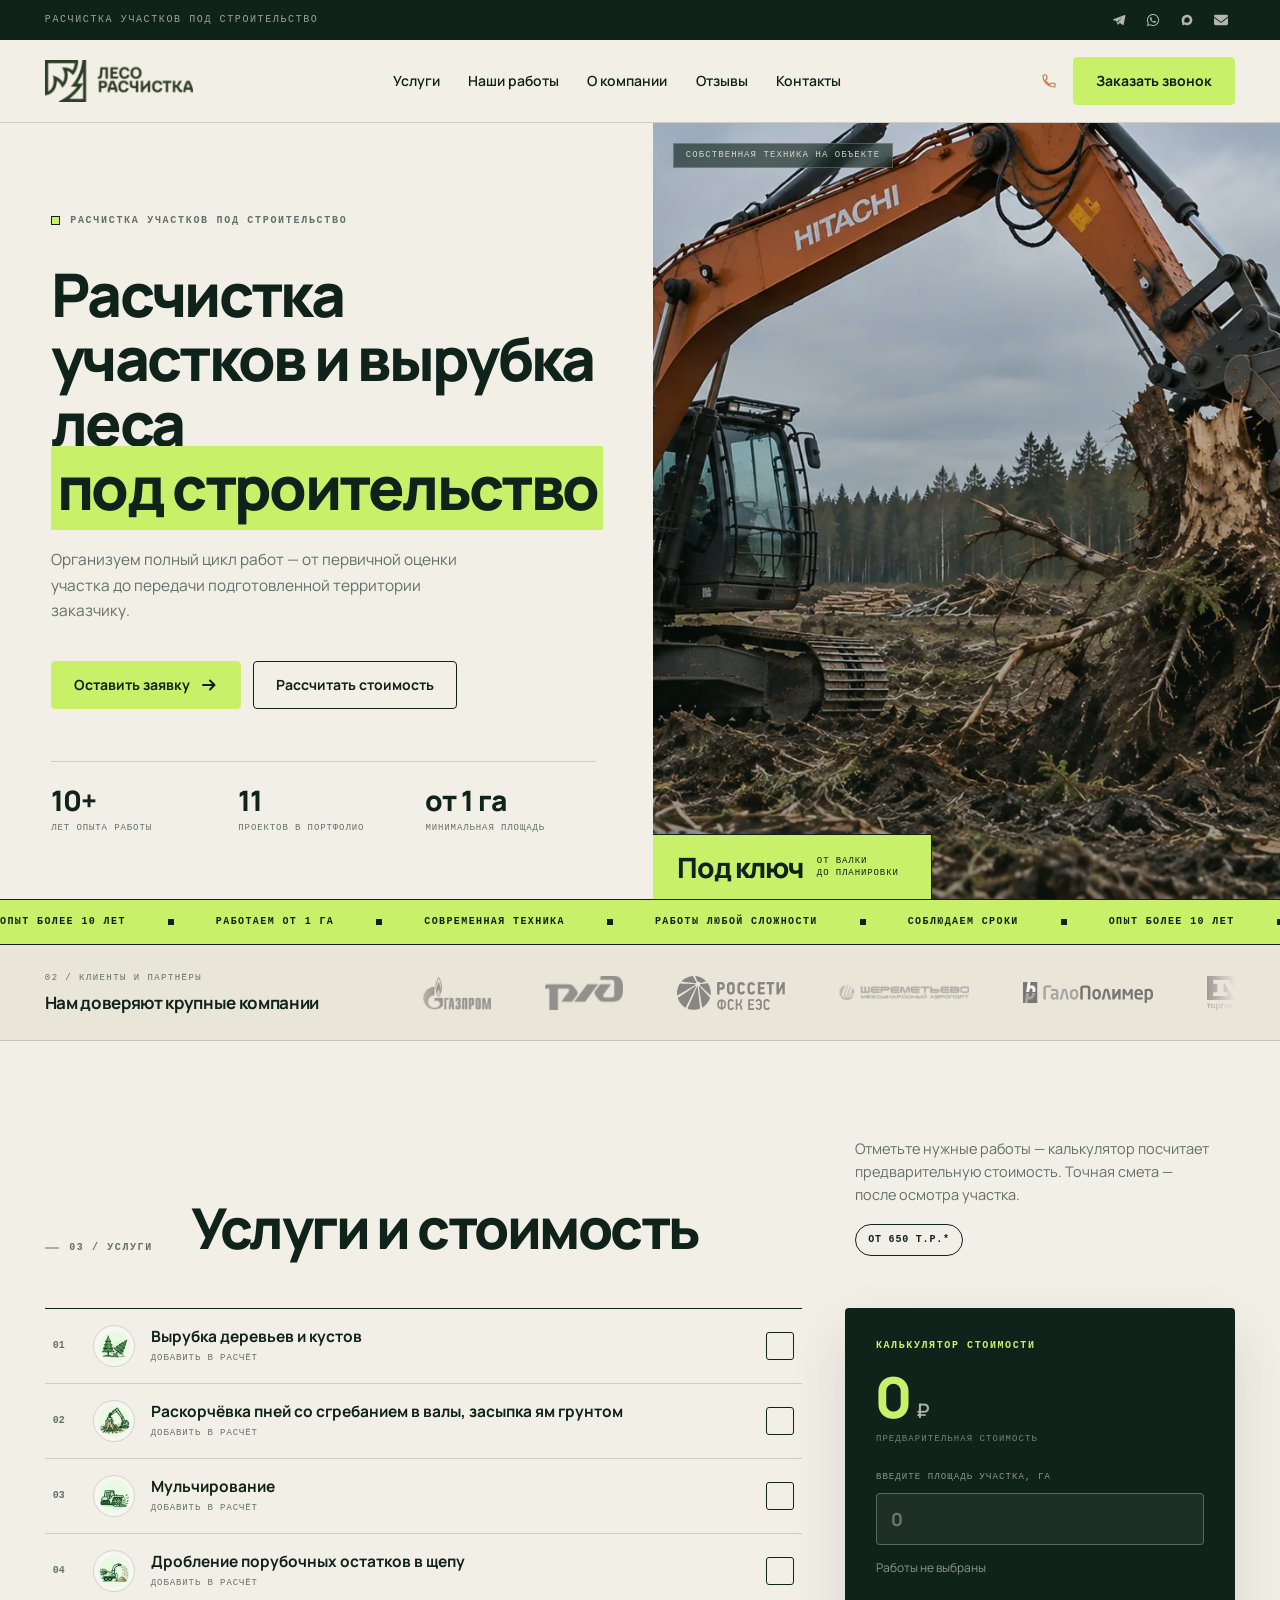
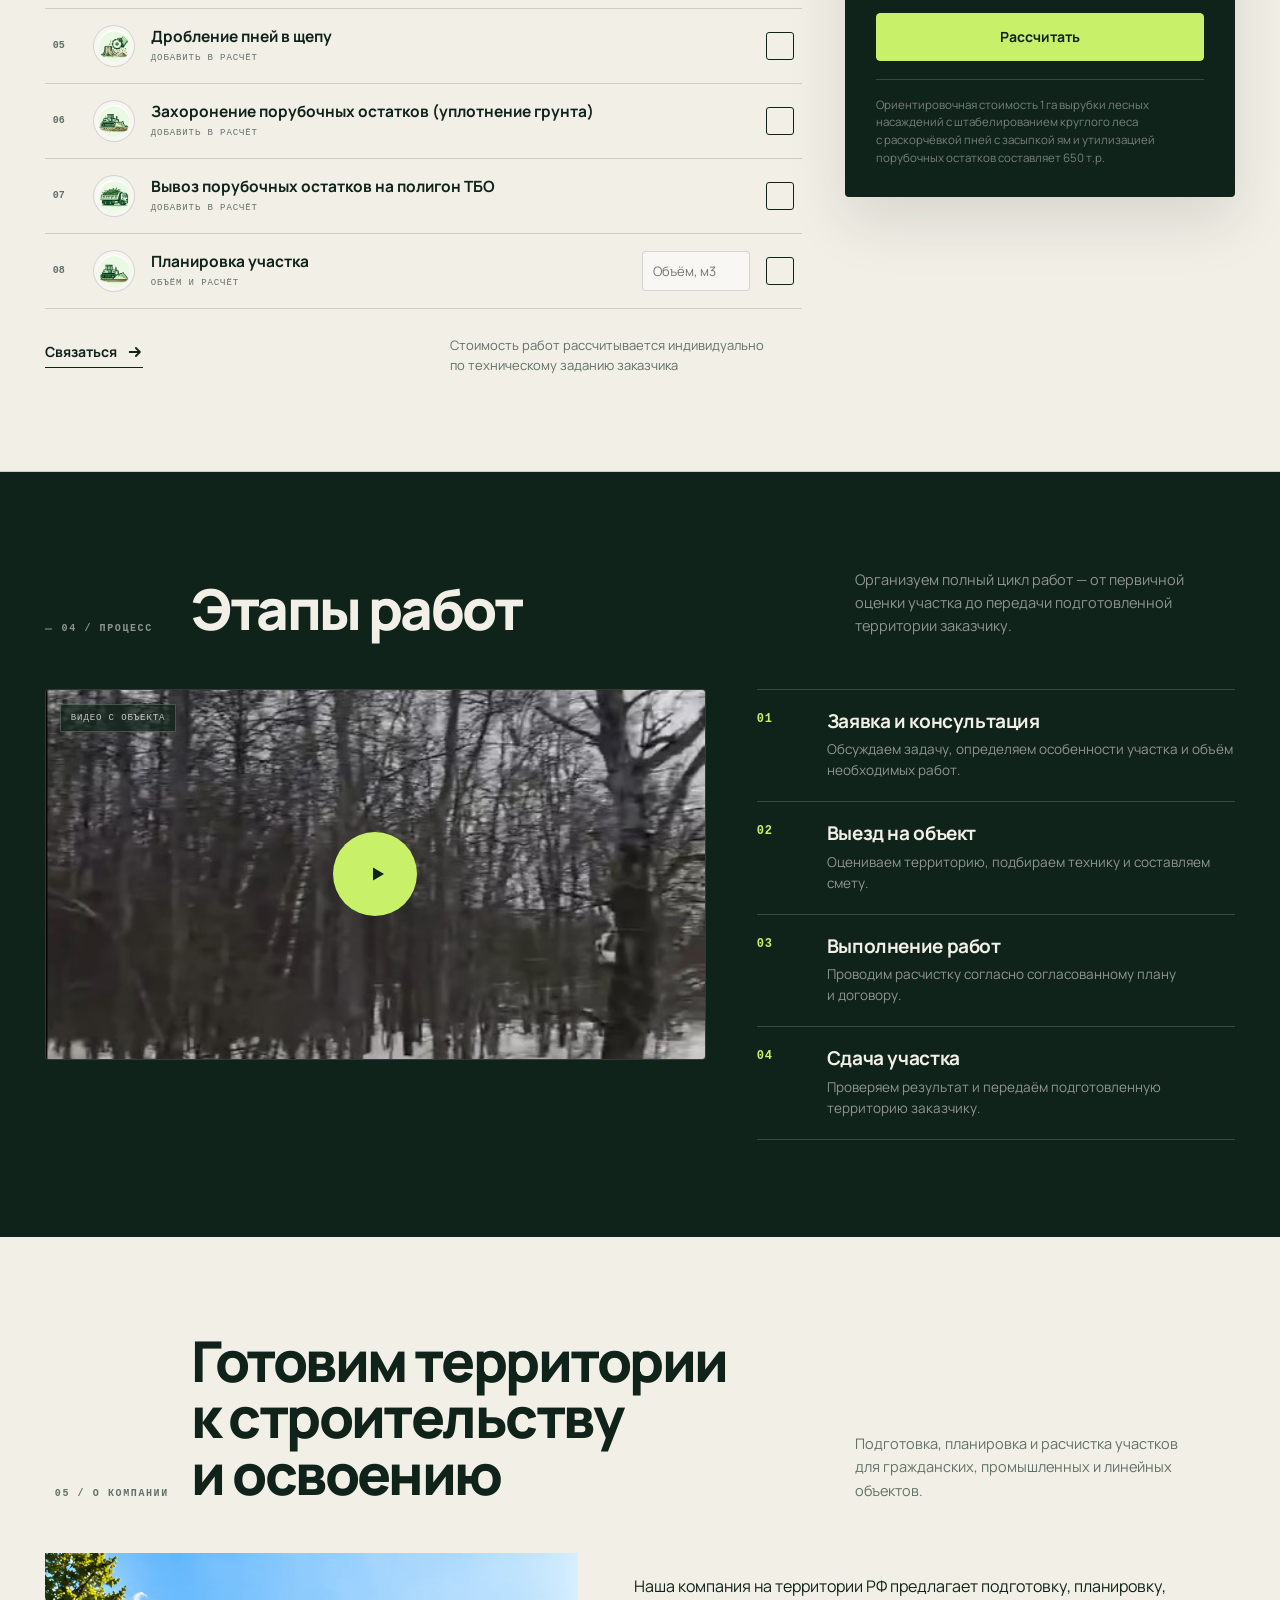
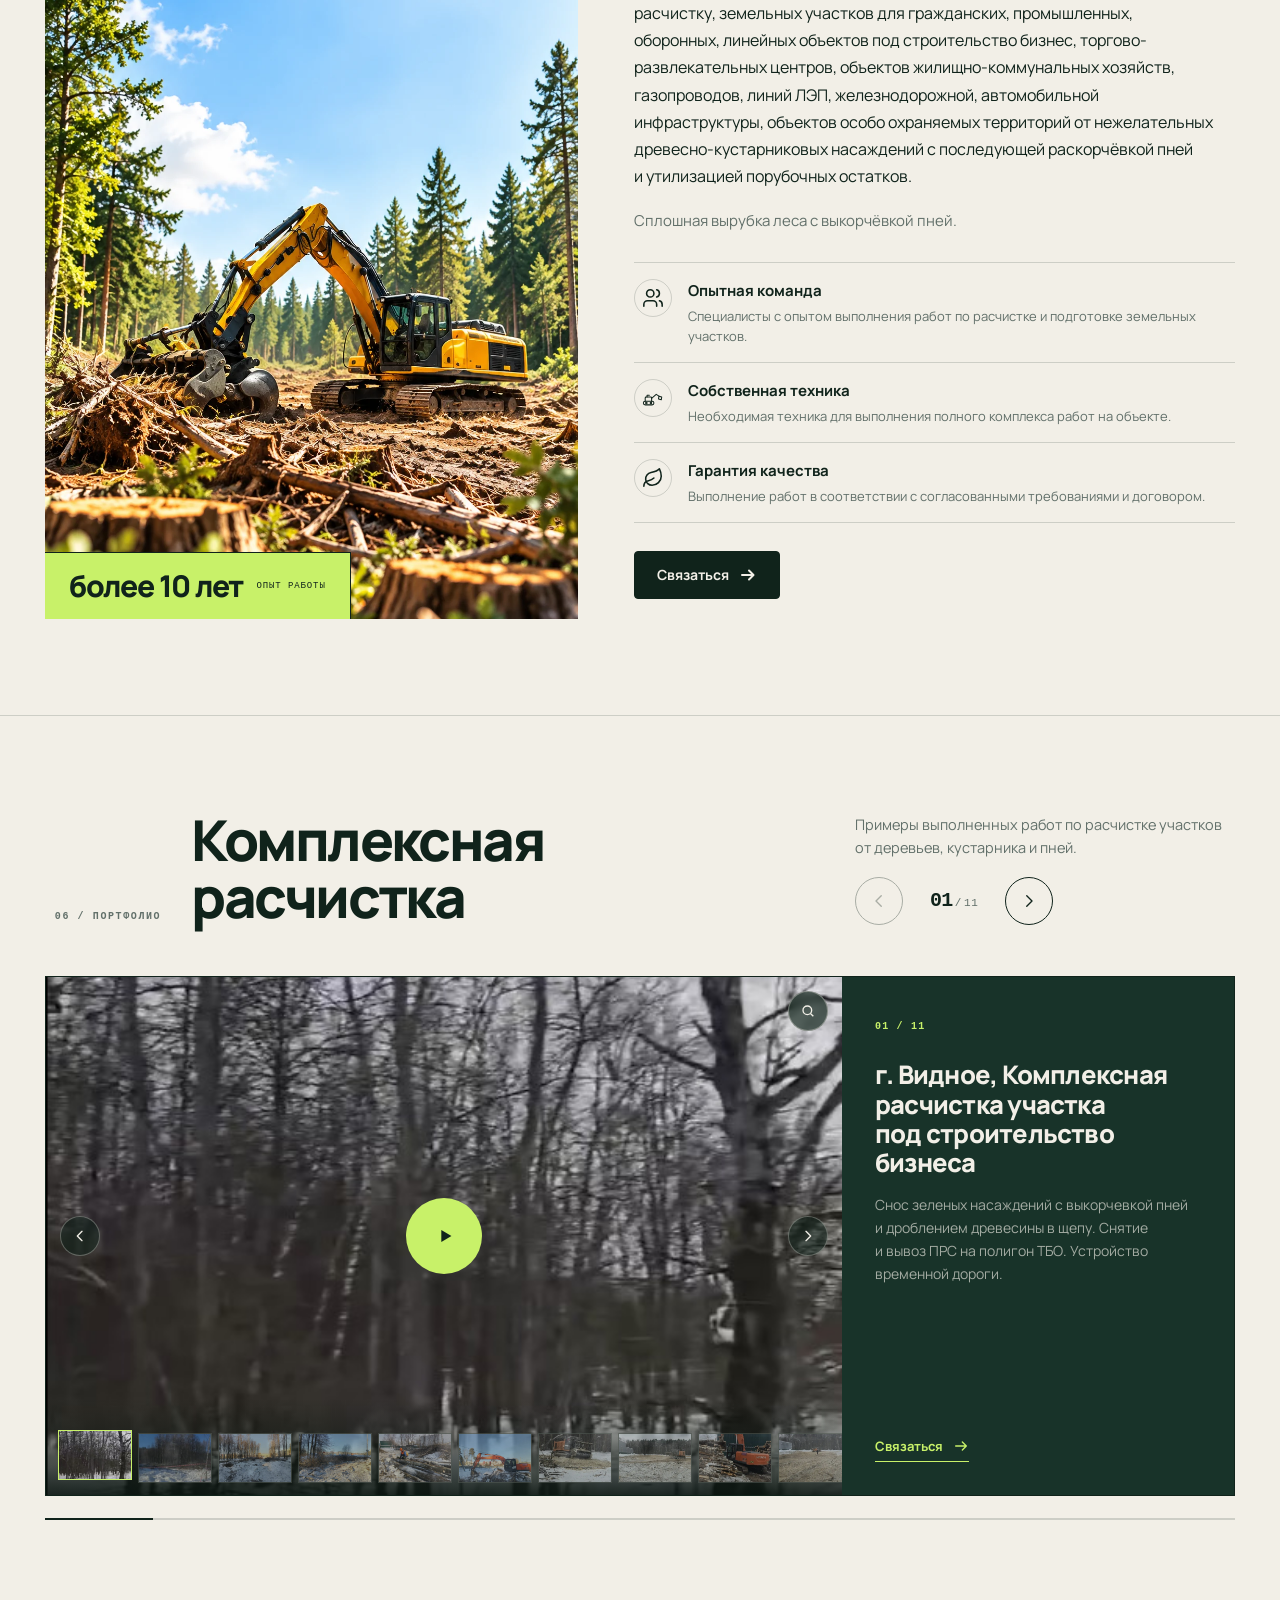
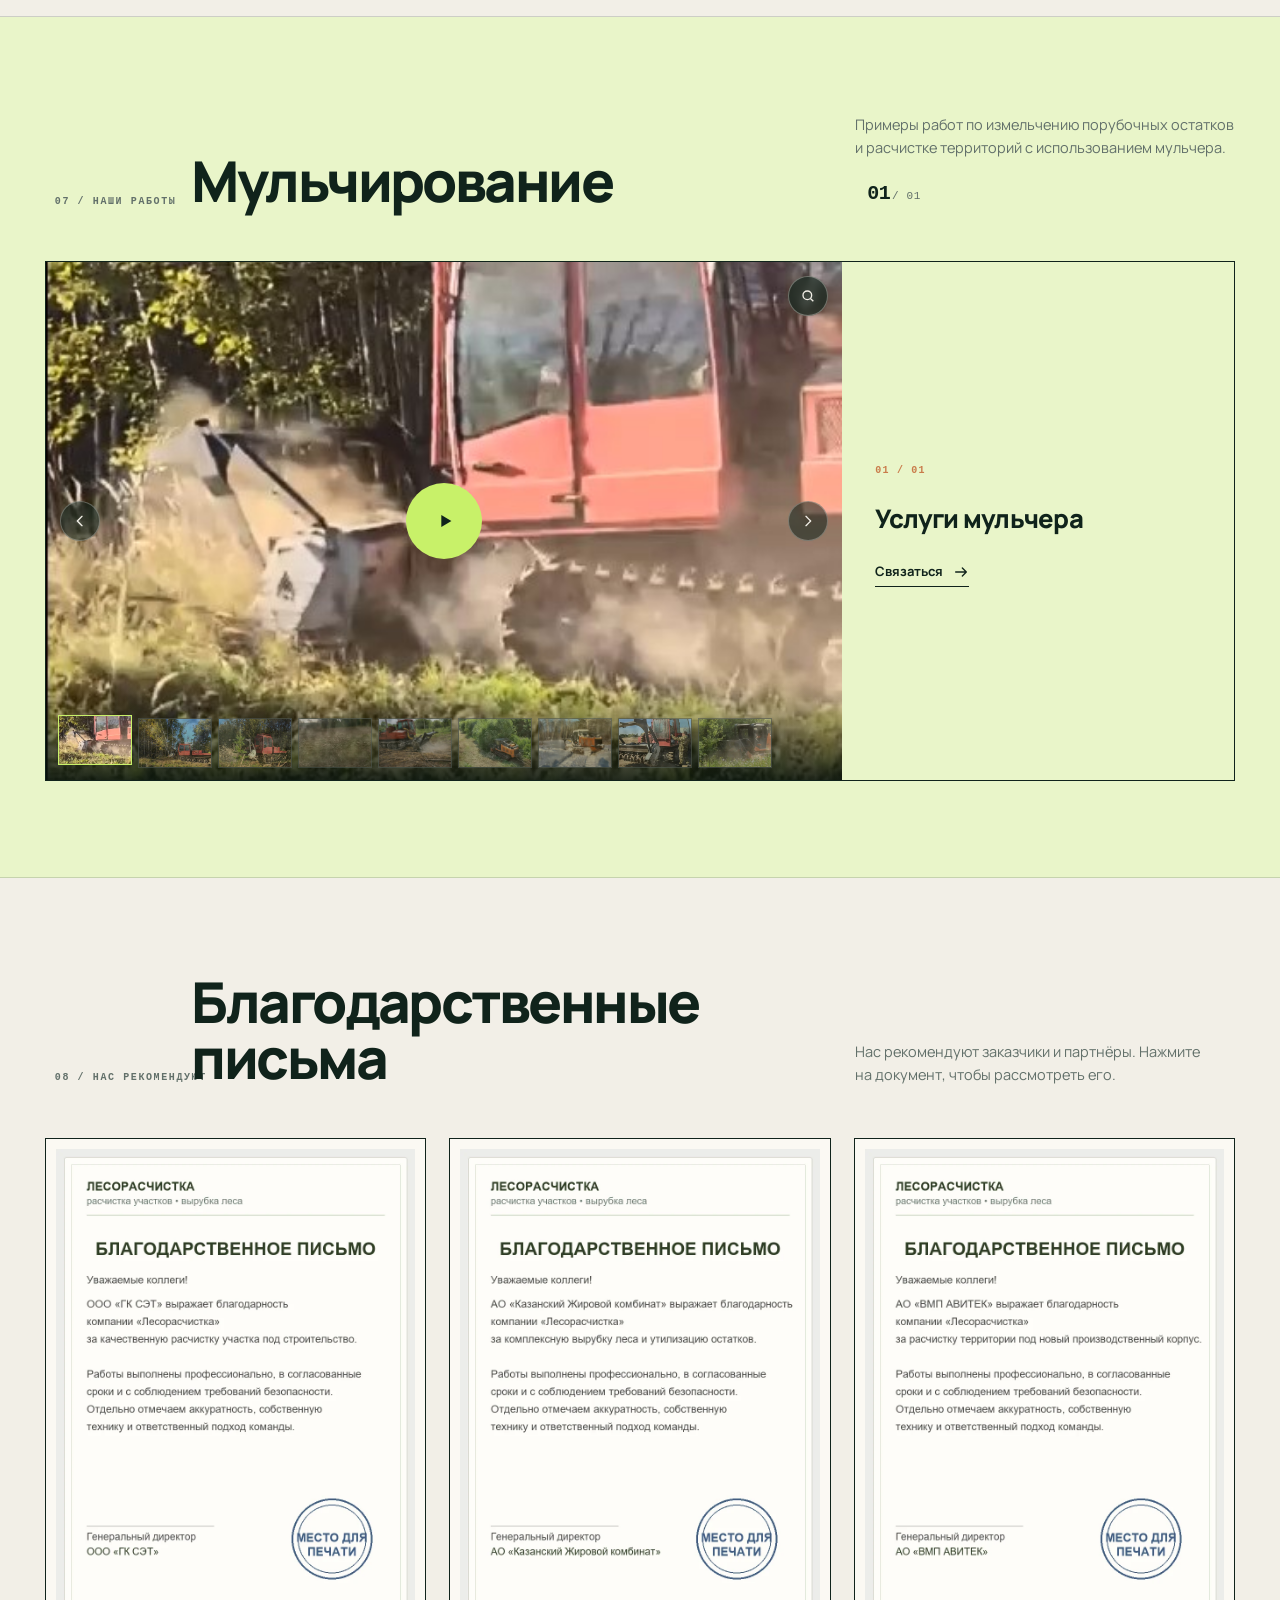
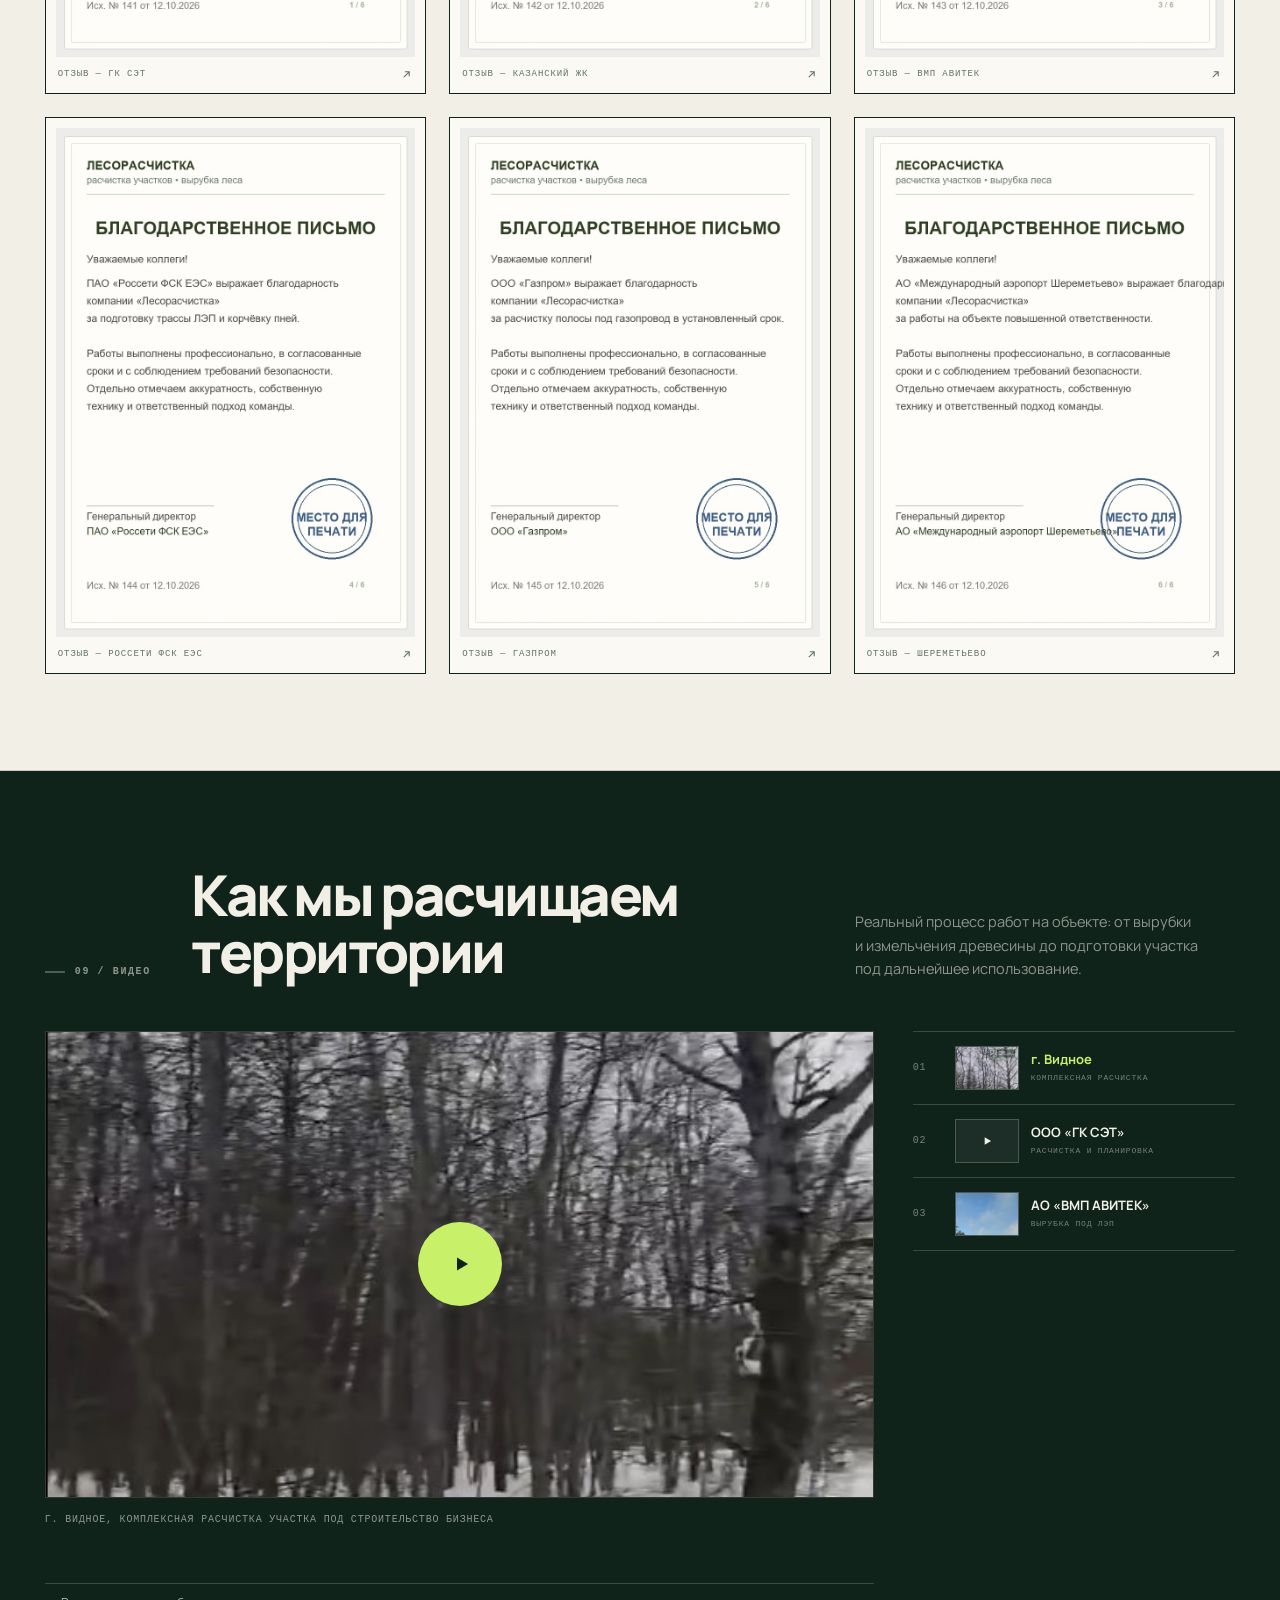
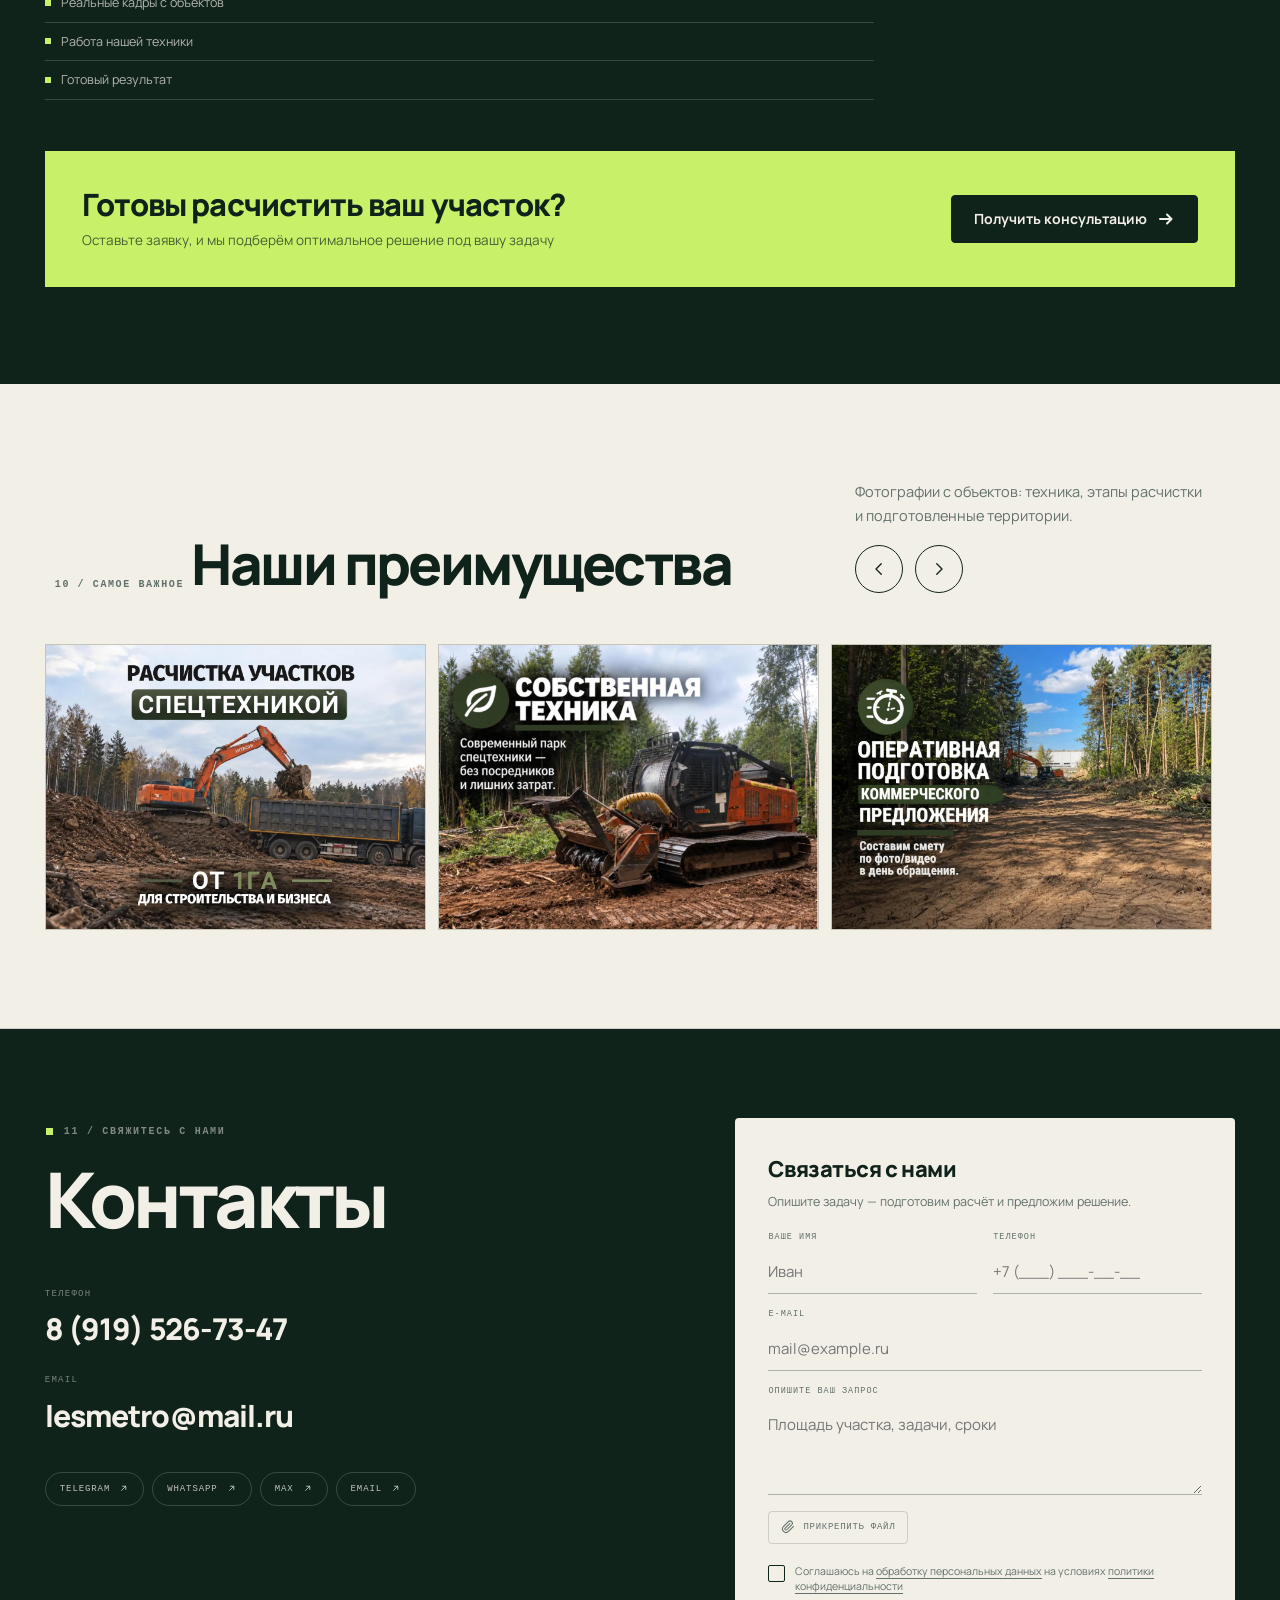
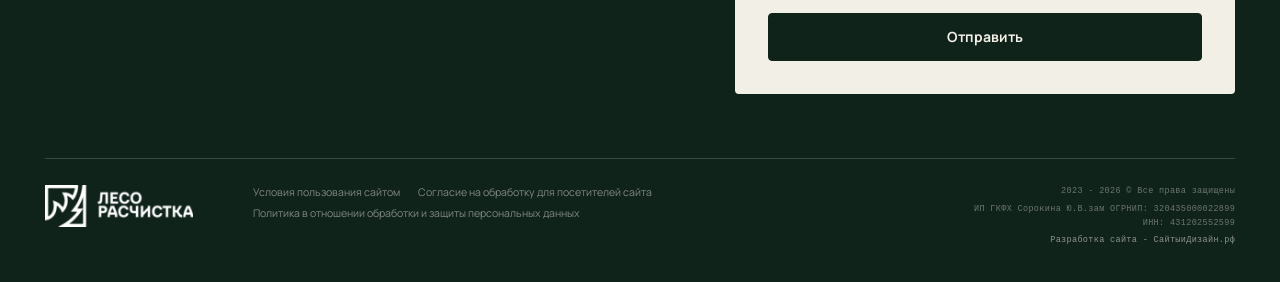
==== index-alt.html @ ccb75c08 "Альтернативная версия дизайна: index-alt.html" ====
<!doctype html>
<html lang="ru-RU">
<head>
<meta charset="UTF-8">
<meta name="viewport" content="width=device-width, initial-scale=1">
<title>Лесорасчистка — альтернативный дизайн</title>
<link rel="stylesheet" href="wp-content/themes/frst/assets/fonts/manrope/manrope.css">
<link rel="stylesheet" href="wp-content/themes/frst/assets/css/swiper-bundle.min.css">
<link rel="stylesheet" href="wp-content/themes/frst/assets/css/glightbox.min.css">
<style>
:root {
	--paper: #F2EFE7;
	--paper-2: #EAE5D9;
	--ink: #10231B;
	--ink-2: #183329;
	--lime: #C8F169;
	--lime-soft: #E9F5C9;
	--clay: #C97B4A;
	--muted: #62706A;
	--line: rgba(16, 35, 27, .16);
	--line-light: rgba(242, 239, 231, .18);
	--font: 'Manrope', system-ui, -apple-system, sans-serif;
	--mono: 'Cascadia Mono', 'SFMono-Regular', Consolas, 'Liberation Mono', monospace;
	--radius: 4px;
	--shadow: 0 24px 60px rgba(16, 35, 27, .12);
}

*,
*::before,
*::after {
	box-sizing: border-box;
}

html {
	scroll-behavior: smooth;
}

body {
	margin: 0;
	background: var(--paper);
	color: var(--ink);
	font-family: var(--font);
	font-size: 16px;
	line-height: 1.6;
	-webkit-font-smoothing: antialiased;
	text-rendering: optimizeLegibility;
	overflow-x: clip;
}

body.no-scroll {
	overflow: hidden;
}

::selection {
	background: var(--lime);
	color: var(--ink);
}

img,
video,
svg {
	display: block;
	max-width: 100%;
}

img {
	height: auto;
}

a {
	color: inherit;
	text-decoration: none;
}

button,
input,
textarea {
	font: inherit;
	color: inherit;
}

button {
	cursor: pointer;
}

h1,
h2,
h3,
p,
ul,
ol,
figure,
dl,
dd {
	margin: 0;
}

ul,
ol {
	padding: 0;
	list-style: none;
}

section,
footer,
[id] {
	scroll-margin-top: 92px;
}

.wrap {
	width: min(1360px, 100% - clamp(32px, 7vw, 112px));
	margin-inline: auto;
}

.btn {
	display: inline-flex;
	align-items: center;
	justify-content: center;
	gap: 10px;
	min-height: 48px;
	padding: 0 22px;
	border: 1px solid var(--ink);
	border-radius: var(--radius);
	font-size: 14px;
	font-weight: 700;
	line-height: 1;
	text-align: center;
	transition: background .25s, color .25s, border-color .25s;
}

.btn svg {
	flex: 0 0 auto;
}

.btn--lime {
	background: var(--lime);
	border-color: var(--lime);
	color: var(--ink);
}

.btn--lime:hover {
	background: var(--ink);
	border-color: var(--ink);
	color: var(--lime);
}

.btn--ink {
	background: var(--ink);
	border-color: var(--ink);
	color: var(--paper);
}

.btn--ink:hover {
	background: var(--lime);
	border-color: var(--lime);
	color: var(--ink);
}

.btn--line {
	background: transparent;
	color: var(--ink);
}

.btn--line:hover {
	background: var(--ink);
	color: var(--paper);
}

.link-arrow {
	display: inline-flex;
	align-items: center;
	gap: 10px;
	padding-bottom: 4px;
	border-bottom: 1px solid currentColor;
	font-size: 14px;
	font-weight: 700;
	transition: gap .25s, color .25s;
}

.link-arrow:hover {
	gap: 16px;
	color: var(--clay);
}

.topbar {
	background: var(--ink);
	color: rgba(242, 239, 231, .62);
}

.topbar__in {
	display: flex;
	align-items: center;
	justify-content: space-between;
	gap: 24px;
	min-height: 40px;
}

.topbar__text {
	flex: 1 1 auto;
	min-width: 0;
	font-family: var(--mono);
	font-size: 10px;
	letter-spacing: .16em;
	text-transform: uppercase;
	white-space: nowrap;
}

.topbar__socs {
	display: flex;
	align-items: center;
	gap: 6px;
}

.topbar__soc {
	display: grid;
	place-items: center;
	width: 28px;
	height: 28px;
	border-radius: 50%;
	color: rgba(242, 239, 231, .72);
	transition: color .25s, background .25s;
}

.topbar__soc:hover {
	background: var(--lime);
	color: var(--ink);
}

.topbar__soc svg {
	width: 14px;
	height: 14px;
	fill: currentColor;
}

.site-head {
	position: sticky;
	top: 0;
	z-index: 60;
	background: rgba(242, 239, 231, .96);
	border-bottom: 1px solid var(--line);
	backdrop-filter: blur(12px);
	transition: box-shadow .3s;
}

.site-head.is-scrolled {
	box-shadow: 0 12px 34px rgba(16, 35, 27, .08);
}

.head__in {
	display: flex;
	align-items: center;
	justify-content: space-between;
	gap: 28px;
	min-height: 82px;
}

.brand {
	display: flex;
	align-items: center;
	gap: 14px;
	flex: 0 0 auto;
}

.brand img {
	width: 148px;
	height: auto;
}

.brand__tag {
	padding-left: 14px;
	border-left: 1px solid var(--line);
	font-family: var(--mono);
	font-size: 9px;
	line-height: 1.5;
	letter-spacing: .12em;
	text-transform: uppercase;
	color: var(--muted);
}

.nav {
	display: flex;
	align-items: center;
	gap: clamp(18px, 2.2vw, 34px);
	margin-inline: auto;
}

.nav a {
	position: relative;
	font-size: 14px;
	font-weight: 600;
	white-space: nowrap;
}

.nav a::after {
	content: "";
	position: absolute;
	left: 0;
	right: 100%;
	bottom: -6px;
	height: 2px;
	background: var(--lime);
	transition: right .3s;
}

.nav a:hover::after {
	right: 0;
}

.head__actions {
	display: flex;
	align-items: center;
	gap: 16px;
	flex: 0 0 auto;
}

.head__phone {
	display: flex;
	align-items: center;
	gap: 8px;
	font-size: 15px;
	font-weight: 700;
	white-space: nowrap;
}

.head__phone svg {
	width: 16px;
	height: 16px;
	color: var(--clay);
}

.head__phone:hover {
	color: var(--clay);
}

.burger {
	display: none;
	width: 44px;
	height: 44px;
	padding: 0;
	border: 1px solid var(--line);
	border-radius: var(--radius);
	background: transparent;
	position: relative;
}

.burger span {
	position: absolute;
	left: 12px;
	right: 12px;
	height: 2px;
	background: var(--ink);
	transition: transform .3s, opacity .3s;
}

.burger span:nth-child(1) {
	top: 15px;
}

.burger span:nth-child(2) {
	top: 21px;
}

.burger span:nth-child(3) {
	top: 27px;
}

.burger.is-open span:nth-child(1) {
	top: 21px;
	transform: rotate(45deg);
}

.burger.is-open span:nth-child(2) {
	opacity: 0;
}

.burger.is-open span:nth-child(3) {
	top: 21px;
	transform: rotate(-45deg);
}

.mobile-menu {
	position: fixed;
	inset: 0;
	z-index: 90;
	display: flex;
	flex-direction: column;
	padding: 22px clamp(22px, 6vw, 44px) 40px;
	background: var(--ink);
	color: var(--paper);
	transform: translateX(100%);
	visibility: hidden;
	transition: transform .45s cubic-bezier(.2, .7, .2, 1), visibility .45s;
	overflow-y: auto;
}

.mobile-menu.is-open {
	transform: translateX(0);
	visibility: visible;
}

.mobile-menu__top {
	display: flex;
	align-items: center;
	justify-content: space-between;
	gap: 16px;
}

.mobile-menu__logo {
	width: 146px;
	filter: brightness(0) invert(1);
}

.mobile-menu__close {
	display: grid;
	place-items: center;
	width: 44px;
	height: 44px;
	border: 1px solid var(--line-light);
	border-radius: var(--radius);
	background: transparent;
	color: var(--paper);
}

.mobile-menu__close svg {
	width: 18px;
	height: 18px;
}

.mobile-menu__nav {
	display: flex;
	flex-direction: column;
	margin-top: 48px;
}

.mobile-menu__nav a {
	display: flex;
	align-items: baseline;
	justify-content: space-between;
	gap: 16px;
	padding: 16px 0;
	border-bottom: 1px solid var(--line-light);
	font-size: clamp(26px, 8vw, 38px);
	font-weight: 800;
	letter-spacing: -.03em;
}

.mobile-menu__nav span {
	font-family: var(--mono);
	font-size: 10px;
	font-weight: 600;
	letter-spacing: .16em;
	color: var(--lime);
}

.mobile-menu__bottom {
	display: flex;
	flex-direction: column;
	gap: 18px;
	margin-top: auto;
	padding-top: 40px;
}

.mobile-menu__phone {
	font-size: 24px;
	font-weight: 800;
}

.mobile-menu__socs {
	display: flex;
	flex-wrap: wrap;
	gap: 8px;
}

.mobile-menu__socs a {
	padding: 8px 12px;
	border: 1px solid var(--line-light);
	border-radius: 999px;
	font-family: var(--mono);
	font-size: 10px;
	letter-spacing: .1em;
	text-transform: uppercase;
	color: rgba(242, 239, 231, .78);
}

.mobile-menu__socs a:hover {
	background: var(--lime);
	border-color: var(--lime);
	color: var(--ink);
}

.hero {
	position: relative;
	border-bottom: 1px solid var(--ink);
	background: var(--paper);
}

.hero__grid {
	display: grid;
	grid-template-columns: minmax(0, 1.02fr) minmax(0, .98fr);
	width: 100%;
}

.hero__content {
	display: flex;
	min-width: 0;
	flex-direction: column;
	justify-content: center;
	padding: clamp(48px, 7vw, 104px) clamp(26px, 4.4vw, 72px) clamp(40px, 5vw, 72px) max(26px, calc((100vw - 1360px) / 2));
}

.kicker {
	display: inline-flex;
	align-items: center;
	gap: 10px;
	font-family: var(--mono);
	font-size: 10px;
	font-weight: 600;
	letter-spacing: .17em;
	text-transform: uppercase;
	color: var(--muted);
}

.kicker::before {
	content: "";
	width: 9px;
	height: 9px;
	background: var(--lime);
	border: 1px solid var(--ink);
}

.hero h1 {
	margin-top: clamp(20px, 2.6vw, 34px);
	font-size: clamp(38px, 4.7vw, 72px);
	font-weight: 800;
	line-height: 1.07;
	letter-spacing: -.045em;
	text-wrap: balance;
}

.hero h1 .hl {
	display: inline;
	white-space: nowrap;
	padding: 0 .1em .04em;
	background: var(--lime);
	color: var(--ink);
	box-decoration-break: clone;
	-webkit-box-decoration-break: clone;
}

.hero__lead {
	max-width: 48ch;
	margin-top: clamp(20px, 2.2vw, 30px);
	font-size: clamp(15px, 1.2vw, 17px);
	line-height: 1.65;
	color: var(--muted);
}

.hero__actions {
	display: flex;
	flex-wrap: wrap;
	gap: 12px;
	margin-top: clamp(26px, 3vw, 38px);
}

.hero__stats {
	display: grid;
	grid-template-columns: repeat(3, minmax(0, 1fr));
	gap: 16px;
	margin-top: clamp(32px, 4vw, 54px);
	padding-top: 24px;
	border-top: 1px solid var(--line);
}

.hero__stats dt {
	font-size: clamp(24px, 2.2vw, 32px);
	font-weight: 800;
	letter-spacing: -.04em;
	line-height: 1;
}

.hero__stats dd {
	margin-top: 8px;
	font-family: var(--mono);
	font-size: 9px;
	line-height: 1.5;
	letter-spacing: .1em;
	text-transform: uppercase;
	color: var(--muted);
}

.hero__media {
	position: relative;
	min-width: 0;
	min-height: 620px;
	background: var(--ink-2);
	overflow: hidden;
}

.hero__media img {
	position: absolute;
	inset: 0;
	width: 100%;
	height: 100%;
	object-fit: cover;
	object-position: center;
}

.hero__media::after {
	content: "";
	position: absolute;
	inset: 0;
	background: linear-gradient(180deg, rgba(16, 35, 27, .08), rgba(16, 35, 27, .42));
}

.hero__badge {
	position: absolute;
	left: 0;
	bottom: 0;
	z-index: 2;
	display: flex;
	align-items: center;
	gap: 14px;
	padding: 18px 24px;
	background: var(--lime);
	color: var(--ink);
	border-top: 1px solid var(--ink);
	border-right: 1px solid var(--ink);
}

.hero__badge b {
	font-size: 28px;
	font-weight: 800;
	line-height: 1;
	letter-spacing: -.04em;
}

.hero__badge span {
	max-width: 90px;
	font-family: var(--mono);
	font-size: 9px;
	line-height: 1.4;
	letter-spacing: .1em;
	text-transform: uppercase;
}

.hero__caption {
	position: absolute;
	top: 20px;
	left: 20px;
	z-index: 2;
	padding: 7px 12px;
	background: rgba(16, 35, 27, .62);
	border: 1px solid rgba(242, 239, 231, .24);
	color: rgba(242, 239, 231, .82);
	font-family: var(--mono);
	font-size: 9px;
	line-height: 1;
	letter-spacing: .12em;
	text-transform: uppercase;
	backdrop-filter: blur(6px);
}

.ticker {
	overflow: hidden;
	background: var(--lime);
	border-top: 1px solid var(--ink);
	color: var(--ink);
}

.ticker__track {
	display: flex;
	width: max-content;
	animation: marquee 34s linear infinite;
}

.ticker:hover .ticker__track {
	animation-play-state: paused;
}

.ticker__group {
	display: flex;
	align-items: center;
	gap: 42px;
	padding: 14px 42px 14px 0;
}

.ticker__item {
	display: flex;
	align-items: center;
	gap: 42px;
	white-space: nowrap;
	font-family: var(--mono);
	font-size: 10px;
	font-weight: 600;
	letter-spacing: .14em;
	text-transform: uppercase;
}

.ticker__item::after {
	content: "";
	width: 6px;
	height: 6px;
	background: var(--ink);
}

@keyframes marquee {
	to {
		transform: translateX(-50%);
	}
}

.clients {
	border-bottom: 1px solid var(--line);
	background: var(--paper-2);
}

.clients__in {
	display: grid;
	grid-template-columns: 300px minmax(0, 1fr);
	align-items: center;
	gap: clamp(24px, 4vw, 60px);
	padding-block: 26px;
}

.clients__title {
	font-size: 17px;
	font-weight: 700;
	line-height: 1.3;
	letter-spacing: -.02em;
}

.clients__label {
	margin-bottom: 6px;
	font-family: var(--mono);
	font-size: 9px;
	letter-spacing: .16em;
	text-transform: uppercase;
	color: var(--muted);
}

.logos {
	overflow: hidden;
	mask-image: linear-gradient(90deg, transparent, #000 5%, #000 95%, transparent);
}

.logos__track {
	display: flex;
	width: max-content;
	animation: marquee 46s linear infinite;
}

.logos:hover .logos__track {
	animation-play-state: paused;
}

.logos__group {
	display: flex;
	align-items: center;
	gap: 54px;
	padding: 0 27px;
}

.logos img {
	width: auto;
	height: 34px;
	max-width: 130px;
	object-fit: contain;
	filter: grayscale(1);
	opacity: .62;
	transition: filter .3s, opacity .3s;
}

.logos img:hover {
	filter: none;
	opacity: 1;
}

.sec {
	padding-block: clamp(64px, 7.5vw, 118px);
	border-bottom: 1px solid var(--line);
}

.sec--dark {
	background: var(--ink);
	color: var(--paper);
	border-color: var(--ink);
}

.sec--soft {
	background: var(--lime-soft);
}

.sec-head {
	display: grid;
	grid-template-columns: 108px minmax(0, 1fr) minmax(260px, 380px);
	align-items: end;
	gap: clamp(18px, 3vw, 48px);
	margin-bottom: clamp(34px, 4vw, 60px);
}

.sec-head__idx {
	display: flex;
	align-items: center;
	gap: 10px;
	font-family: var(--mono);
	font-size: 10px;
	font-weight: 600;
	letter-spacing: .16em;
	text-transform: uppercase;
	color: var(--muted);
	white-space: nowrap;
}

.sec-head__idx::before {
	content: "";
	width: 20px;
	height: 2px;
	background: currentColor;
	opacity: .5;
}

.sec-head h2 {
	font-size: clamp(34px, 4.4vw, 64px);
	font-weight: 800;
	line-height: 1;
	letter-spacing: -.045em;
	text-wrap: balance;
}

.sec-head__aside {
	display: flex;
	flex-direction: column;
	align-items: flex-start;
	gap: 18px;
}

.sec-head__aside p {
	max-width: 45ch;
	font-size: 14.5px;
	line-height: 1.6;
	color: var(--muted);
}

.sec-head__note {
	padding: 7px 12px;
	border: 1px solid var(--ink);
	border-radius: 999px;
	font-family: var(--mono);
	font-size: 10px;
	font-weight: 600;
	letter-spacing: .08em;
	text-transform: uppercase;
	color: var(--ink);
	white-space: nowrap;
}

.sec--dark .sec-head__idx,
.sec--dark .sec-head__aside p {
	color: rgba(242, 239, 231, .56);
}

.sec--dark .sec-head__note {
	border-color: var(--lime);
	color: var(--lime);
}

.price-grid {
	display: grid;
	grid-template-columns: minmax(0, 1fr) 390px;
	align-items: start;
	gap: clamp(26px, 3.4vw, 56px);
}

.svc-list {
	border-top: 1px solid var(--ink);
}

.svc {
	display: flex;
	align-items: center;
	gap: 16px;
	padding: 16px 8px;
	border-bottom: 1px solid var(--line);
	transition: background .25s, padding .25s;
	cursor: pointer;
}

.svc:hover {
	background: rgba(200, 241, 105, .26);
	padding-left: 14px;
}

.svc.is-checked {
	background: var(--lime-soft);
}

.svc__num {
	width: 24px;
	flex: 0 0 auto;
	font-family: var(--mono);
	font-size: 10px;
	font-weight: 600;
	color: var(--muted);
}

.svc__ic {
	display: grid;
	place-items: center;
	width: 42px;
	height: 42px;
	flex: 0 0 auto;
	border: 1px solid var(--line);
	border-radius: 50%;
	background: rgba(255, 255, 255, .45);
}

.svc__ic img {
	width: 34px;
	height: 34px;
}

.svc__body {
	flex: 1 1 auto;
	min-width: 0;
}

.svc__body h3 {
	font-size: 15.5px;
	font-weight: 700;
	line-height: 1.35;
}

.svc__meta {
	display: block;
	margin-top: 4px;
	font-family: var(--mono);
	font-size: 9px;
	letter-spacing: .1em;
	text-transform: uppercase;
	color: var(--muted);
}

.svc__m3 {
	flex: 0 0 108px;
}

.svc__m3 input {
	width: 100%;
	height: 40px;
	padding: 0 10px;
	border: 1px solid var(--line);
	border-radius: var(--radius);
	background: rgba(255, 255, 255, .5);
	font-size: 13px;
}

.svc__m3 input:focus {
	outline: 2px solid var(--lime);
	outline-offset: 1px;
}

.check {
	display: grid;
	place-items: center;
	flex: 0 0 auto;
	cursor: pointer;
}

.check input {
	position: absolute;
	width: 1px;
	height: 1px;
	overflow: hidden;
	clip: rect(0 0 0 0);
	white-space: nowrap;
}

.check__box {
	display: grid;
	place-items: center;
	width: 28px;
	height: 28px;
	border: 1.5px solid var(--ink);
	border-radius: 3px;
	background: transparent;
	transition: background .2s, border-color .2s;
}

.check__box svg {
	width: 15px;
	height: 15px;
	opacity: 0;
	transform: scale(.6);
	transition: opacity .2s, transform .2s;
}

.check input:checked+.check__box {
	background: var(--lime);
}

.check input:checked+.check__box svg {
	opacity: 1;
	transform: scale(1);
}

.check input:focus-visible+.check__box {
	outline: 2px solid var(--clay);
	outline-offset: 3px;
}

.price-note {
	display: flex;
	flex-wrap: wrap;
	align-items: center;
	justify-content: space-between;
	gap: 16px 32px;
	margin-top: 26px;
}

.price-note p {
	max-width: 44ch;
	font-size: 13px;
	line-height: 1.55;
	color: var(--muted);
}

.calc {
	position: sticky;
	top: 104px;
	padding: clamp(22px, 2.4vw, 32px);
	background: var(--ink);
	color: var(--paper);
	border-radius: var(--radius);
	box-shadow: var(--shadow);
}

.calc__tag {
	font-family: var(--mono);
	font-size: 10px;
	font-weight: 600;
	letter-spacing: .16em;
	text-transform: uppercase;
	color: var(--lime);
}

.calc__sum {
	display: flex;
	align-items: baseline;
	gap: 8px;
	margin-top: 16px;
	font-size: clamp(44px, 4.4vw, 62px);
	font-weight: 800;
	line-height: .95;
	letter-spacing: -.055em;
	color: var(--lime);
	font-variant-numeric: tabular-nums;
}

.calc__sum small {
	font-size: 20px;
	font-weight: 600;
	letter-spacing: 0;
	color: rgba(242, 239, 231, .7);
}

.calc__hint {
	margin-top: 8px;
	font-family: var(--mono);
	font-size: 9px;
	letter-spacing: .12em;
	text-transform: uppercase;
	color: rgba(242, 239, 231, .46);
}

.calc__field {
	display: block;
	margin-top: 24px;
}

.calc__field span {
	display: block;
	margin-bottom: 8px;
	font-family: var(--mono);
	font-size: 9px;
	letter-spacing: .12em;
	text-transform: uppercase;
	color: rgba(242, 239, 231, .56);
}

.calc__field input {
	width: 100%;
	height: 52px;
	padding: 0 14px;
	border: 1px solid rgba(242, 239, 231, .28);
	border-radius: var(--radius);
	background: rgba(255, 255, 255, .06);
	color: var(--paper);
	font-size: 18px;
	font-weight: 700;
}

.calc__field input:focus {
	outline: 2px solid var(--lime);
	outline-offset: 1px;
}

.calc__selected {
	min-height: 38px;
	margin-top: 14px;
	font-size: 12px;
	line-height: 1.5;
	color: rgba(242, 239, 231, .56);
}

.calc__btn {
	width: 100%;
	margin-top: 16px;
}

.calc__descr {
	margin-top: 18px;
	padding-top: 16px;
	border-top: 1px solid var(--line-light);
	font-size: 11.5px;
	line-height: 1.55;
	color: rgba(242, 239, 231, .46);
}
.stages-grid {
	display: grid;
	grid-template-columns: minmax(0, 1.16fr) minmax(0, .84fr);
	align-items: start;
	gap: clamp(30px, 4vw, 68px);
}

.media-frame {
	position: relative;
	aspect-ratio: 16 / 9;
	overflow: hidden;
	background: #08130E;
	border: 1px solid var(--line-light);
	border-radius: var(--radius);
}

.media-frame video {
	width: 100%;
	height: 100%;
	object-fit: cover;
}

.media-play {
	position: absolute;
	left: 50%;
	top: 50%;
	z-index: 4;
	display: grid;
	place-items: center;
	width: 84px;
	height: 84px;
	padding: 0;
	border: 0;
	border-radius: 50%;
	background: var(--lime);
	color: var(--ink);
	transform: translate(-50%, -50%);
	transition: transform .3s, background .3s;
}

.media-play:hover {
	transform: translate(-50%, -50%) scale(1.07);
	background: var(--paper);
}

.media-play svg {
	width: 24px;
	height: 24px;
	margin-left: 3px;
	fill: currentColor;
}

.media-play.is-hidden {
	display: none;
}

.media-frame__tag {
	position: absolute;
	left: 14px;
	top: 14px;
	z-index: 3;
	padding: 6px 10px;
	background: rgba(16, 35, 27, .7);
	border: 1px solid rgba(242, 239, 231, .22);
	color: rgba(242, 239, 231, .8);
	font-family: var(--mono);
	font-size: 9px;
	letter-spacing: .1em;
	text-transform: uppercase;
}

.steps {
	border-top: 1px solid var(--line-light);
}

.steps li {
	display: grid;
	grid-template-columns: 52px minmax(0, 1fr);
	gap: 18px;
	padding: 20px 0;
	border-bottom: 1px solid var(--line-light);
}

.steps__n {
	font-family: var(--mono);
	font-size: 12px;
	font-weight: 600;
	letter-spacing: .06em;
	color: var(--lime);
}

.steps h3 {
	font-size: 19px;
	font-weight: 700;
	line-height: 1.25;
	letter-spacing: -.02em;
}

.steps p {
	margin-top: 6px;
	font-size: 13.5px;
	line-height: 1.55;
	color: rgba(242, 239, 231, .56);
}

.about-grid {
	display: grid;
	grid-template-columns: minmax(0, .94fr) minmax(0, 1.06fr);
	align-items: center;
	gap: clamp(32px, 4.4vw, 76px);
}

.about-media {
	position: relative;
	background: var(--ink);
}

.about-media img {
	width: 100%;
	aspect-ratio: 4 / 5;
	object-fit: cover;
}

.about-fact {
	position: absolute;
	left: 0;
	bottom: 0;
	display: flex;
	align-items: center;
	gap: 14px;
	padding: 18px 24px;
	background: var(--lime);
	border-top: 1px solid var(--ink);
	border-right: 1px solid var(--ink);
	color: var(--ink);
}

.about-fact b {
	font-size: 30px;
	font-weight: 800;
	line-height: 1;
	letter-spacing: -.04em;
}

.about-fact span {
	max-width: 80px;
	font-family: var(--mono);
	font-size: 9px;
	line-height: 1.4;
	letter-spacing: .1em;
	text-transform: uppercase;
}

.about-body>p {
	max-width: 58ch;
	margin-top: 18px;
	font-size: 15px;
	line-height: 1.7;
	color: var(--muted);
}

.about-body>p:first-child {
	margin-top: 0;
	font-size: 16px;
	color: var(--ink);
}

.about-list {
	margin-top: 28px;
	border-top: 1px solid var(--line);
}

.about-list li {
	display: grid;
	grid-template-columns: 38px minmax(0, 1fr);
	gap: 16px;
	padding: 16px 0;
	border-bottom: 1px solid var(--line);
}

.about-list__ic {
	display: grid;
	place-items: center;
	width: 38px;
	height: 38px;
	border: 1px solid var(--line);
	border-radius: 50%;
	color: var(--ink);
}

.about-list__ic svg {
	width: 22px;
	height: 22px;
}

.about-list__t {
	font-size: 15px;
	font-weight: 700;
}

.about-list__d {
	margin-top: 3px;
	font-size: 13px;
	line-height: 1.55;
	color: var(--muted);
}

.about-button {
	margin-top: 28px;
}

.works-nav {
	display: flex;
	align-items: center;
	gap: 12px;
}

.nav-btn {
	display: grid;
	place-items: center;
	width: 48px;
	height: 48px;
	padding: 0;
	border: 1px solid var(--ink);
	border-radius: 50%;
	background: transparent;
	color: var(--ink);
	transition: background .25s, color .25s, border-color .25s;
}

.nav-btn:hover {
	background: var(--ink);
	color: var(--lime);
}

.nav-btn:disabled,
.nav-btn.swiper-button-disabled {
	opacity: .32;
	pointer-events: none;
}

.nav-btn svg {
	width: 18px;
	height: 18px;
}

.works-count {
	display: inline-flex;
	align-items: baseline;
	gap: 2px;
	min-width: 78px;
	justify-content: center;
	font-family: var(--mono);
	font-size: 11px;
	letter-spacing: .06em;
	color: var(--muted);
}

.works-count b {
	font-size: 20px;
	font-weight: 800;
	letter-spacing: -.03em;
	color: var(--ink);
	font-variant-numeric: tabular-nums;
}

.works-swiper {
	overflow: hidden;
}

.works-swiper .swiper-slide {
	height: auto;
}

.case {
	display: grid;
	grid-template-columns: minmax(0, 1.34fr) minmax(0, .66fr);
	min-height: 520px;
	background: var(--ink-2);
	color: var(--paper);
	border: 1px solid var(--ink);
}

.case--light {
	background: var(--lime-soft);
	color: var(--ink);
	border-color: var(--ink);
}

.case__stage {
	position: relative;
	min-height: 420px;
	overflow: hidden;
	touch-action: pan-y;
	background: #08130E;
}

.case__item {
	position: absolute;
	inset: 0;
	opacity: 0;
	visibility: hidden;
	transition: opacity .35s;
}

.case__item.is-active {
	opacity: 1;
	visibility: visible;
}

.case__item img,
.case__item video {
	width: 100%;
	height: 100%;
	object-fit: cover;
}

.case__photo {
	position: absolute;
	inset: 0;
	display: block;
}

.case__zoom {
	position: absolute;
	top: 14px;
	right: 14px;
	z-index: 4;
	display: grid;
	place-items: center;
	width: 40px;
	height: 40px;
	border: 1px solid rgba(242, 239, 231, .34);
	border-radius: 50%;
	background: rgba(16, 35, 27, .66);
	color: var(--paper);
	backdrop-filter: blur(4px);
	transition: background .25s, color .25s;
}

.case__zoom:hover {
	background: var(--lime);
	border-color: var(--lime);
	color: var(--ink);
}

.case__zoom svg {
	width: 16px;
	height: 16px;
	fill: none;
	stroke: currentColor;
	stroke-width: 2;
}

.case__play {
	position: absolute;
	left: 50%;
	top: 50%;
	z-index: 3;
	display: grid;
	place-items: center;
	width: 76px;
	height: 76px;
	padding: 0;
	border: 0;
	border-radius: 50%;
	background: var(--lime);
	color: var(--ink);
	transform: translate(-50%, -50%);
	transition: transform .3s, background .3s;
}

.case__play:hover {
	transform: translate(-50%, -50%) scale(1.07);
	background: var(--paper);
}

.case__play svg {
	width: 22px;
	height: 22px;
	margin-left: 3px;
	fill: currentColor;
}

.case__play.is-hidden {
	display: none;
}

.case__arrow {
	position: absolute;
	top: 50%;
	z-index: 5;
	display: grid;
	place-items: center;
	width: 40px;
	height: 40px;
	padding: 0;
	border: 1px solid rgba(242, 239, 231, .3);
	border-radius: 50%;
	background: rgba(16, 35, 27, .56);
	color: var(--paper);
	transform: translateY(-50%);
	transition: background .25s, color .25s;
}

.case__arrow:hover {
	background: var(--lime);
	border-color: var(--lime);
	color: var(--ink);
}

.case__arrow--prev {
	left: 14px;
}

.case__arrow--next {
	right: 14px;
}

.case__arrow svg {
	width: 16px;
	height: 16px;
}

.case__thumbs {
	position: absolute;
	left: 0;
	right: 0;
	bottom: 0;
	z-index: 6;
	display: flex;
	gap: 6px;
	padding: 34px 12px 12px;
	overflow-x: auto;
	background: linear-gradient(to top, rgba(8, 19, 14, .88), transparent);
	scrollbar-width: none;
}

.case__thumbs::-webkit-scrollbar {
	display: none;
}

.case__thumb {
	flex: 0 0 auto;
	width: 74px;
	height: 50px;
	padding: 0;
	border: 1px solid rgba(242, 239, 231, .3);
	background: #0A1711;
	opacity: .58;
	overflow: hidden;
	transition: opacity .25s, border-color .25s, transform .25s;
}

.case__thumb img {
	width: 100%;
	height: 100%;
	object-fit: cover;
}

.case__thumb:hover {
	opacity: .9;
}

.case__thumb.is-active {
	border-color: var(--lime);
	opacity: 1;
	transform: translateY(-3px);
}

.case__thumb--empty {
	display: grid;
	place-items: center;
	color: var(--paper);
}

.case__thumb--empty svg {
	width: 16px;
	height: 16px;
	fill: currentColor;
}

.case__info {
	display: flex;
	flex-direction: column;
	gap: 16px;
	padding: clamp(24px, 2.6vw, 42px);
	background: var(--ink-2);
}

.case--light .case__info {
	background: var(--lime-soft);
	color: var(--ink);
}

.case__top {
	display: flex;
	align-items: center;
	justify-content: space-between;
	gap: 14px;
	min-height: 34px;
}

.case__idx {
	font-family: var(--mono);
	font-size: 10px;
	font-weight: 600;
	letter-spacing: .12em;
	text-transform: uppercase;
	color: var(--lime);
	white-space: nowrap;
}

.case--light .case__idx {
	color: var(--clay);
}

.case__logo {
	width: auto;
	max-width: 132px;
	max-height: 34px;
	object-fit: contain;
	filter: brightness(0) invert(1);
	opacity: .88;
}

.case--light .case__logo {
	filter: none;
}

.case__info h3 {
	font-size: clamp(22px, 2vw, 30px);
	font-weight: 800;
	line-height: 1.14;
	letter-spacing: -.03em;
	text-wrap: balance;
}

.case__info p {
	font-size: 14px;
	line-height: 1.65;
	color: rgba(242, 239, 231, .64);
}

.case--light .case__info p {
	color: #43524B;
}

.case__link {
	display: inline-flex;
	align-items: center;
	gap: 10px;
	align-self: flex-start;
	margin-top: auto;
	padding-bottom: 4px;
	border-bottom: 1px solid var(--lime);
	color: var(--lime);
	font-size: 13px;
	font-weight: 700;
	transition: gap .25s, color .25s, border-color .25s;
}

.case__link:hover {
	gap: 16px;
}

.case__link svg {
	width: 16px;
	height: 16px;
}

.case--light .case__link {
	border-color: var(--ink);
	color: var(--ink);
}

.works-progress {
	position: relative;
	height: 2px;
	margin-top: 22px;
	background: var(--line);
	overflow: hidden;
}

.works-progress span {
	display: block;
	height: 100%;
	width: 9.09%;
	background: var(--ink);
	transition: width .45s ease;
}

.review-grid {
	display: grid;
	grid-template-columns: repeat(3, minmax(0, 1fr));
	gap: clamp(14px, 1.8vw, 26px);
}

.review {
	display: block;
	padding: 10px;
	border: 1px solid var(--ink);
	background: #FBF9F3;
	transition: transform .3s, box-shadow .3s;
}

.review:hover {
	transform: translate(-4px, -4px);
	box-shadow: 8px 8px 0 var(--ink);
}

.review img {
	width: 100%;
	aspect-ratio: 820 / 1160;
	object-fit: contain;
	background: #FFFFFF;
}

.review__cap {
	display: flex;
	align-items: center;
	justify-content: space-between;
	gap: 10px;
	padding: 10px 2px 2px;
	font-family: var(--mono);
	font-size: 9px;
	letter-spacing: .1em;
	text-transform: uppercase;
	color: var(--muted);
}

.review__cap svg {
	width: 13px;
	height: 13px;
	flex: 0 0 auto;
}

.video-grid {
	display: grid;
	grid-template-columns: minmax(0, 1.44fr) minmax(0, .56fr);
	align-items: start;
	gap: clamp(24px, 3vw, 46px);
}

.video-stage {
	position: relative;
	aspect-ratio: 16 / 9;
	overflow: hidden;
	background: #08130E;
	border: 1px solid var(--line-light);
}

.video-slide {
	position: absolute;
	inset: 0;
	opacity: 0;
	visibility: hidden;
	pointer-events: none;
	transition: opacity .3s;
}

.video-slide.is-active {
	opacity: 1;
	visibility: visible;
	pointer-events: auto;
}

.video-slide video {
	width: 100%;
	height: 100%;
	object-fit: cover;
	background: #000;
}

.video-caption {
	margin-top: 14px;
	font-family: var(--mono);
	font-size: 10px;
	line-height: 1.5;
	letter-spacing: .08em;
	text-transform: uppercase;
	color: rgba(242, 239, 231, .56);
}

.video-list {
	display: flex;
	flex-direction: column;
	border-top: 1px solid var(--line-light);
}

.video-row {
	display: grid;
	grid-template-columns: 30px 64px minmax(0, 1fr);
	align-items: center;
	gap: 12px;
	width: 100%;
	padding: 14px 0;
	border: 0;
	border-bottom: 1px solid var(--line-light);
	background: transparent;
	color: var(--paper);
	text-align: left;
	transition: color .25s, padding .25s;
}

.video-row:hover {
	padding-left: 6px;
}

.video-row.is-active {
	color: var(--lime);
}

.video-row__n {
	font-family: var(--mono);
	font-size: 10px;
	letter-spacing: .08em;
	color: rgba(242, 239, 231, .46);
}

.video-row__thumb {
	display: grid;
	place-items: center;
	width: 64px;
	height: 44px;
	overflow: hidden;
	border: 1px solid rgba(242, 239, 231, .22);
	background: rgba(255, 255, 255, .05);
	color: var(--paper);
}

.video-row__thumb img {
	width: 100%;
	height: 100%;
	object-fit: cover;
}

.video-row__thumb svg {
	width: 14px;
	height: 14px;
	fill: currentColor;
}

.video-row__body b {
	display: block;
	font-size: 13px;
	font-weight: 700;
	line-height: 1.35;
}

.video-row__body span {
	display: block;
	margin-top: 3px;
	font-family: var(--mono);
	font-size: 8px;
	letter-spacing: .1em;
	text-transform: uppercase;
	color: rgba(242, 239, 231, .46);
}

.video-cta {
	display: flex;
	align-items: center;
	justify-content: space-between;
	gap: clamp(20px, 3vw, 48px);
	margin-top: clamp(32px, 4vw, 56px);
	padding: clamp(22px, 3vw, 36px);
	background: var(--lime);
	border: 1px solid var(--lime);
	color: var(--ink);
}

.video-cta__text {
	max-width: 62ch;
}

.video-cta h3 {
	font-size: clamp(22px, 2.4vw, 34px);
	font-weight: 800;
	line-height: 1.1;
	letter-spacing: -.03em;
}

.video-cta p {
	margin-top: 8px;
	font-size: 13.5px;
	line-height: 1.55;
	color: rgba(16, 35, 27, .7);
}

.video-cta .btn {
	flex: 0 0 auto;
	background: var(--ink);
	border-color: var(--ink);
	color: var(--paper);
}

.video-cta .btn:hover {
	background: transparent;
	color: var(--ink);
}

.gallery-rail {
	overflow: hidden;
}

.gallery-track {
	display: flex;
	gap: 12px;
	overflow-x: auto;
	scroll-snap-type: x mandatory;
	scrollbar-width: none;
	padding-bottom: 2px;
}

.gallery-track::-webkit-scrollbar {
	display: none;
}

.gallery-item {
	position: relative;
	flex: 0 0 32%;
	aspect-ratio: 4 / 3;
	scroll-snap-align: start;
	overflow: hidden;
	border: 1px solid var(--line);
	background: var(--paper-2);
}

.gallery-item img {
	width: 100%;
	height: 100%;
	object-fit: cover;
	transition: transform .7s cubic-bezier(.2, .7, .2, 1), filter .4s;
}

.gallery-item:hover img {
	transform: scale(1.04);
	filter: brightness(.86);
}

.gallery-item::after {
	content: "Увеличить";
	position: absolute;
	left: 14px;
	bottom: 12px;
	padding: 5px 9px;
	background: var(--lime);
	color: var(--ink);
	font-family: var(--mono);
	font-size: 8px;
	letter-spacing: .1em;
	text-transform: uppercase;
	opacity: 0;
	transform: translateY(6px);
	transition: opacity .3s, transform .3s;
}

.gallery-item:hover::after {
	opacity: 1;
	transform: none;
}

@media (max-width: 1024px) {
	.gallery-item {
		flex-basis: 48%;
	}
}

@media (max-width: 600px) {
	.gallery-item {
		flex-basis: 86%;
	}
}

.footer {
	background: var(--ink);
	color: var(--paper);
}

.footer__top {
	display: grid;
	grid-template-columns: minmax(0, 1fr) 500px;
	align-items: start;
	gap: clamp(36px, 5vw, 90px);
	padding-block: clamp(64px, 7vw, 110px) clamp(40px, 5vw, 64px);
}

.footer .kicker {
	color: rgba(242, 239, 231, .5);
}

.footer h2 {
	margin-top: 18px;
	font-size: clamp(46px, 6vw, 88px);
	font-weight: 800;
	line-height: .96;
	letter-spacing: -.05em;
}

.contact-rows {
	display: grid;
	gap: 20px;
	margin-top: clamp(32px, 4vw, 52px);
}

.contact-rows span {
	display: block;
	margin-bottom: 4px;
	font-family: var(--mono);
	font-size: 9px;
	letter-spacing: .14em;
	text-transform: uppercase;
	color: rgba(242, 239, 231, .46);
}

.contact-rows a {
	font-size: clamp(20px, 2.4vw, 30px);
	font-weight: 800;
	letter-spacing: -.03em;
	transition: color .25s;
}

.contact-rows a:hover {
	color: var(--lime);
}

.footer__socs {
	display: flex;
	flex-wrap: wrap;
	gap: 8px;
	margin-top: 32px;
}

.footer__socs a {
	display: inline-flex;
	align-items: center;
	gap: 8px;
	padding: 9px 14px;
	border: 1px solid var(--line-light);
	border-radius: 999px;
	font-family: var(--mono);
	font-size: 9px;
	letter-spacing: .1em;
	text-transform: uppercase;
	color: rgba(242, 239, 231, .78);
	transition: background .25s, border-color .25s, color .25s;
}

.footer__socs a:hover {
	background: var(--lime);
	border-color: var(--lime);
	color: var(--ink);
}

.footer__socs svg {
	width: 11px;
	height: 11px;
}

.footer__form {
	padding: clamp(22px, 2.6vw, 34px);
	background: var(--paper);
	color: var(--ink);
	border-radius: var(--radius);
}

.footer__form h3 {
	font-size: 22px;
	font-weight: 800;
	letter-spacing: -.02em;
}

.footer__form .form-intro {
	margin-top: 6px;
	font-size: 12.5px;
	line-height: 1.5;
	color: var(--muted);
}

.form-grid {
	display: grid;
	grid-template-columns: 1fr 1fr;
	gap: 0 16px;
	margin-top: 20px;
}

.field {
	display: flex;
	flex-direction: column;
	gap: 6px;
	margin-bottom: 14px;
}

.field--full {
	grid-column: 1 / -1;
}

.field>span {
	font-family: var(--mono);
	font-size: 8.5px;
	letter-spacing: .12em;
	text-transform: uppercase;
	color: var(--muted);
}

.field input,
.field textarea {
	width: 100%;
	padding: 9px 0;
	border: 0;
	border-bottom: 1px solid rgba(16, 35, 27, .3);
	border-radius: 0;
	background: transparent;
	font-size: 15px;
	color: var(--ink);
	transition: border-color .2s;
}

.field textarea {
	min-height: 64px;
	resize: vertical;
}

.field input:focus,
.field textarea:focus {
	outline: none;
	border-color: var(--ink);
}

.file {
	position: relative;
	display: inline-flex;
	align-items: center;
	gap: 8px;
	margin: 2px 0 16px;
	padding: 8px 12px;
	border: 1px solid var(--line);
	border-radius: var(--radius);
	font-family: var(--mono);
	font-size: 9px;
	letter-spacing: .08em;
	text-transform: uppercase;
	color: var(--muted);
	cursor: pointer;
	transition: border-color .25s, color .25s;
}

.file:hover {
	border-color: var(--ink);
	color: var(--ink);
}

.file input {
	position: absolute;
	inset: 0;
	opacity: 0;
	cursor: pointer;
}

.file svg {
	width: 14px;
	height: 14px;
}

.consent {
	display: flex;
	align-items: flex-start;
	gap: 10px;
	margin: 4px 0 18px;
	font-size: 10.5px;
	line-height: 1.5;
	color: var(--muted);
	cursor: pointer;
}

.consent input {
	position: absolute;
	width: 1px;
	height: 1px;
	opacity: 0;
}

.consent__box {
	display: grid;
	place-items: center;
	flex: 0 0 auto;
	width: 17px;
	height: 17px;
	margin-top: 1px;
	border: 1px solid var(--ink);
	border-radius: 2px;
}

.consent__box svg {
	width: 11px;
	height: 11px;
	opacity: 0;
}

.consent input:checked+.consent__box {
	background: var(--lime);
}

.consent input:checked+.consent__box svg {
	opacity: 1;
}

.consent a {
	border-bottom: 1px solid currentColor;
}

.consent a:hover {
	color: var(--ink);
}

.form-submit {
	width: 100%;
}

.form-ok {
	margin-top: 12px;
	padding: 10px 12px;
	background: var(--lime-soft);
	border: 1px solid var(--ink);
	font-size: 12.5px;
	line-height: 1.4;
}

.form-ok[hidden] {
	display: none;
}

.footer__bottom {
	display: grid;
	grid-template-columns: 180px minmax(0, 1fr) auto;
	align-items: start;
	gap: 28px;
	padding-block: 26px 34px;
	border-top: 1px solid var(--line-light);
}

.footer__logo img {
	width: 148px;
}

.footer__politic {
	display: flex;
	flex-wrap: wrap;
	gap: 4px 18px;
}

.footer__politic a {
	font-size: 10.5px;
	line-height: 1.5;
	color: rgba(242, 239, 231, .5);
	border-bottom: 1px solid transparent;
}

.footer__politic a:hover {
	color: var(--paper);
	border-color: var(--paper);
}

.footer__copy {
	display: flex;
	flex-direction: column;
	gap: 4px;
	font-family: var(--mono);
	font-size: 8.5px;
	line-height: 1.6;
	letter-spacing: .04em;
	color: rgba(242, 239, 231, .4);
	text-align: right;
}

.footer__copy a {
	color: rgba(242, 239, 231, .55);
}

.footer__copy a:hover {
	color: var(--paper);
}

.modal {
	width: min(520px, calc(100% - 32px));
	max-height: calc(100vh - 32px);
	padding: 0;
	border: 0;
	background: transparent;
	color: var(--ink);
	overflow: visible;
}

.modal::backdrop {
	background: rgba(8, 19, 14, .72);
	backdrop-filter: blur(5px);
}

.modal__card {
	position: relative;
	max-height: calc(100vh - 32px);
	padding: clamp(24px, 4vw, 38px);
	background: var(--paper);
	border: 1px solid var(--ink);
	border-radius: var(--radius);
	overflow-y: auto;
}

.modal__close {
	position: absolute;
	top: 12px;
	right: 12px;
	display: grid;
	place-items: center;
	width: 36px;
	height: 36px;
	padding: 0;
	border: 1px solid var(--line);
	border-radius: 50%;
	background: transparent;
	color: var(--ink);
}

.modal__close:hover {
	background: var(--ink);
	color: var(--paper);
}

.modal__close svg {
	width: 14px;
	height: 14px;
}

.modal__tag {
	font-family: var(--mono);
	font-size: 9px;
	letter-spacing: .15em;
	text-transform: uppercase;
	color: var(--clay);
}

.modal h2 {
	margin-top: 12px;
	padding-right: 30px;
	font-size: clamp(20px, 3vw, 26px);
	font-weight: 800;
	line-height: 1.2;
	letter-spacing: -.02em;
}

.modal .form-grid {
	margin-top: 22px;
}

.reveal {
	opacity: 0;
	transform: translateY(22px);
	transition: opacity .7s ease, transform .7s cubic-bezier(.2, .7, .2, 1);
}

.reveal.is-in {
	opacity: 1;
	transform: none;
}

@media (max-width: 1320px) {
	.head__phone span {
		display: none;
	}

	.brand__tag {
		display: none;
	}

	.hero__content {
		padding-left: clamp(26px, 4vw, 56px);
	}
}

@media (max-width: 1180px) {
	.nav {
		gap: 18px;
	}

	.hero__media {
		min-height: 540px;
	}

	.price-grid {
		grid-template-columns: minmax(0, 1fr) 340px;
	}

	.sec-head {
		grid-template-columns: 88px minmax(0, 1fr) 300px;
	}

	.case {
		grid-template-columns: minmax(0, 1.2fr) minmax(0, .8fr);
	}
}

@media (max-width: 1024px) {
	.topbar__text {
		overflow: hidden;
		text-overflow: ellipsis;
	}

	.nav,
	.head__phone,
	.head__actions .btn {
		display: none;
	}

	.burger {
		display: block;
	}

	.hero__grid {
		grid-template-columns: 1fr;
	}

	.hero__media {
		order: -1;
		min-height: 0;
		aspect-ratio: 16 / 9;
	}

	.hero__content {
		padding: clamp(40px, 6vw, 64px) clamp(24px, 5vw, 48px);
	}

	.hero__badge {
		padding: 14px 18px;
	}

	.hero__stats {
		margin-top: 34px;
	}

	.clients__in {
		grid-template-columns: 1fr;
		gap: 18px;
	}

	.clients__title {
		display: inline;
	}

	.sec-head {
		grid-template-columns: 1fr;
		align-items: start;
		gap: 16px;
	}

	.sec-head__aside {
		max-width: 620px;
	}

	.price-grid {
		grid-template-columns: 1fr;
	}

	.calc {
		position: static;
	}

	.stages-grid,
	.about-grid,
	.video-grid {
		grid-template-columns: 1fr;
	}

	.about-grid {
		gap: 30px;
	}

	.about-media {
		max-width: 620px;
	}

	.case {
		grid-template-columns: 1fr;
		min-height: 0;
	}

	.case__stage {
		min-height: 0;
		aspect-ratio: 16 / 10;
	}

	.case__info {
		gap: 14px;
		padding: 26px clamp(20px, 4vw, 32px) 30px;
	}

	.case__link {
		margin-top: 6px;
	}

	.review-grid {
		grid-template-columns: repeat(2, minmax(0, 1fr));
	}

	.video-list {
		display: grid;
		grid-template-columns: repeat(3, minmax(0, 1fr));
		border-top: 1px solid var(--line-light);
	}

	.video-row {
		grid-template-columns: 24px minmax(0, 1fr);
		padding: 14px;
		border-right: 1px solid var(--line-light);
	}

	.video-row__thumb {
		display: none;
	}

	.footer__top {
		grid-template-columns: 1fr;
	}

	.footer__form {
		max-width: 620px;
	}

	.footer__bottom {
		grid-template-columns: 1fr;
		gap: 16px;
	}

	.footer__copy {
		text-align: left;
	}
}

@media (max-width: 767px) {
	section,
	footer,
	[id] {
		scroll-margin-top: 76px;
	}

	.head__in {
		min-height: 68px;
	}

	.brand img {
		width: 128px;
	}

	.hero__stats {
		grid-template-columns: 1fr 1fr;
		gap: 14px;
	}

	.hero__actions .btn {
		flex: 1 1 100%;
	}

	.ticker__group {
		gap: 28px;
		padding-right: 28px;
	}

	.ticker__item {
		gap: 28px;
	}

	.svc {
		gap: 12px;
		padding: 14px 4px;
	}

	.svc__num {
		display: none;
	}

	.svc__ic {
		width: 36px;
		height: 36px;
	}

	.svc__ic img {
		width: 28px;
		height: 28px;
	}

	.svc__body h3 {
		font-size: 14px;
	}

	.svc__m3 {
		flex: 0 0 90px;
	}

	.svc__m3 input {
		height: 36px;
		padding: 0 6px;
		font-size: 11px;
	}

	.check__box {
		width: 26px;
		height: 26px;
	}

	.steps li {
		grid-template-columns: 40px minmax(0, 1fr);
		gap: 12px;
	}

	.steps h3 {
		font-size: 17px;
	}

	.about-fact {
		padding: 14px 18px;
	}

	.about-fact b {
		font-size: 24px;
	}

	.review-grid {
		grid-template-columns: 1fr;
	}

	.video-list {
		grid-template-columns: 1fr;
	}

	.video-row {
		border-right: 0;
		padding: 12px 0;
	}

	.video-cta {
		flex-direction: column;
		align-items: flex-start;
	}

	.video-cta .btn {
		width: 100%;
	}

	.gallery-grid {
		grid-template-columns: repeat(2, minmax(0, 1fr));
		grid-auto-rows: auto;
	}

	.gallery-grid .gallery-item {
		grid-column: auto;
		grid-row: auto;
		aspect-ratio: 4 / 3;
	}

	.form-grid {
		grid-template-columns: 1fr;
	}

	.footer__form {
		padding: 22px 18px;
	}

	.media-play {
		width: 64px;
		height: 64px;
	}

	.case__play {
		width: 60px;
		height: 60px;
	}

	.case__thumb {
		width: 58px;
		height: 40px;
	}

	.case__arrow {
		width: 34px;
		height: 34px;
	}

	.case__thumbs {
		padding: 28px 8px 8px;
	}

	.nav-btn {
		width: 42px;
		height: 42px;
	}

	.sec-head h2 {
		font-size: clamp(30px, 9vw, 40px);
	}
}

@media (max-width: 480px) {
	.topbar__text {
		font-size: 8px;
		letter-spacing: .08em;
	}

	.topbar__socs {
		gap: 2px;
	}

	.hero h1 {
		font-size: clamp(32px, 9.4vw, 40px);
	}

	.hero__stats {
		grid-template-columns: 1fr;
	}

	.hero__stats div+div {
		padding-top: 12px;
		border-top: 1px solid var(--line);
	}

	.hero__badge {
		gap: 10px;
		padding: 12px 14px;
	}

	.hero__badge b {
		font-size: 22px;
	}

	.sec {
		padding-block: 52px;
	}

	.footer__socs a {
		padding: 8px 11px;
	}
}

@media (prefers-reduced-motion: reduce) {
	html {
		scroll-behavior: auto;
	}

	.ticker__track,
	.logos__track {
		animation: none;
	}

	*,
	*::before,
	*::after {
		transition-duration: .01ms !important;
		animation-duration: .01ms !important;
	}
}


.case__info--bare {
	justify-content: center;
}

.case__info--bare .case__link {
	margin-top: 12px;
}


.video-benefits {
	margin-top: 18px;
	border-top: 1px solid var(--line-light);
}

.video-benefits li {
	display: flex;
	align-items: center;
	gap: 10px;
	padding: 10px 0;
	border-bottom: 1px solid var(--line-light);
	font-size: 12.5px;
	line-height: 1.4;
	color: rgba(242, 239, 231, .72);
}

.video-benefits li::before {
	content: "";
	flex: 0 0 auto;
	width: 6px;
	height: 6px;
	background: var(--lime);
}


@media (max-width: 400px) {
	.hero h1 {
		font-size: clamp(27px, 8.6vw, 32px);
	}

	.hero__content {
		padding-inline: 18px;
	}
}

.case__stage img {
	-webkit-user-drag: none;
	user-select: none;
}

.case__media {
	position: absolute;
	inset: 0;
}
.case__zoom--badge {
	pointer-events: none;
}

</style>
</head>
<body class="alt">
<div class="topbar">
	<div class="wrap topbar__in">
		<span class="topbar__text">Расчистка участков под строительство</span>
		<div class="topbar__socs">
			<a class="topbar__soc" href="https://t.me/+79195267347" target="_blank" rel="noopener" aria-label="Telegram">
				<svg viewBox="0 0 24 24" aria-hidden="true">
					<path d="M21.6 3.4 2.5 10.7c-.9.3-.9 1.5.1 1.7l4.8 1.4 1.8 5.5c.2.7 1.1.9 1.6.4l2.7-2.7 4.8 3.5c.6.4 1.5.1 1.7-.7l3.1-15.1c.1-.9-.8-1.6-1.5-1.3ZM9.1 14.6l8.5-6.8-6.7 7.3-.2 3-1.6-3.5Z" />
				</svg>
			</a>
			<a class="topbar__soc" href="https://wa.me/79195267347" target="_blank" rel="noopener" aria-label="WhatsApp">
				<svg viewBox="0 0 448 512" aria-hidden="true">
					<path d="M380.9 97.1C339 55.1 283.2 32 223.9 32c-122.4 0-222 99.6-222 222 0 39.1 10.2 77.3 29.6 111L0 480l117.7-30.9c32.4 17.7 68.9 27 106.1 27h.1c122.3 0 224.1-99.6 224.1-222 0-59.3-25.2-115-67.1-157zm-157 341.6c-33.2 0-65.7-8.9-94-25.7l-6.7-4-69.8 18.3L72 359.2l-4.4-7c-18.5-29.4-28.2-63.3-28.2-98.2 0-101.7 82.8-184.5 184.6-184.5 49.3 0 95.6 19.2 130.4 54.1 34.8 34.9 56.2 81.2 56.1 130.5 0 101.8-84.9 184.6-186.6 184.6zm101.2-138.2c-5.5-2.8-32.8-16.2-37.9-18-5.1-1.9-8.8-2.8-12.5 2.8-3.7 5.6-14.3 18-17.6 21.8-3.2 3.7-6.5 4.2-12 1.4-32.6-16.3-54-29.1-75.5-66-5.7-9.8 5.7-9.1 16.3-30.3 1.8-3.7.9-6.9-.5-9.7-1.4-2.8-12.5-30.1-17.1-41.2-4.5-10.8-9.1-9.3-12.5-9.5-3.2-.2-6.9-.2-10.6-.2-3.7 0-9.7 1.4-14.8 6.9-5.1 5.6-19.4 19-19.4 46.3 0 27.3 19.9 53.7 22.6 57.4 2.8 3.7 39.1 59.7 94.8 83.8 35.2 15.2 49 16.5 66.6 13.9 10.7-1.6 32.8-13.4 37.4-26.4 4.6-13 4.6-24.1 3.2-26.4-1.3-2.5-5-3.9-10.5-6.6z" />
				</svg>
			</a>
			<a class="topbar__soc" href="https://max.ru/u/f9LHodD0cOJAMuP6MYoCuwl-3ZgkDkWDw5splqnO-aN_24Fol-YXvliRdAU" target="_blank" rel="noopener" aria-label="Max">
				<svg viewBox="0 0 1000 1000" aria-hidden="true">
					<path d="M508.2 878.3c-75 0-109.9-10.9-170.5-54.7-38.3 49.3-159.7 87.8-165 21.9 0-49.5-10.9-91.2-23.4-136.9C134.5 652.4 117.8 589.8 117.8 499c0-216.6 177.8-379.6 388.4-379.6 210.8 0 375.9 171 375.9 381.6.7 207.3-166.6 376.1-373.9 377.2m3.1-571.6c-102.6-5.3-182.5 65.7-200.2 177-14.6 92.2 11.3 204.4 33.4 210.2 10.6 2.6 37.2-19 53.8-35.6a189.8 189.8 0 0 0 92.7 33c106.3 5.1 197.1-75.8 204.2-182 4.2-106.4-77.6-196.4-183.9-202.6Z" />
				</svg>
			</a>
			<a class="topbar__soc" href="mailto:lesmetro@mail.ru" aria-label="Email">
				<svg viewBox="0 0 512 512" aria-hidden="true">
					<path d="M48 64C21.5 64 0 85.5 0 112c0 15.1 7.1 29.3 19.2 38.4L236.8 313.6c11.4 8.5 27 8.5 38.4 0L492.8 150.4c12.1-9.1 19.2-23.3 19.2-38.4 0-26.5-21.5-48-48-48L48 64zM0 176v208c0 35.3 28.7 64 64 64h384c35.3 0 64-28.7 64-64V176L294.4 339.2c-22.8 17.1-54 17.1-76.8 0L0 176z" />
				</svg>
			</a>
		</div>
	</div>
</div>

<header class="site-head">
	<div class="wrap head__in">
		<a class="brand" href="#top" aria-label="Лесорасчистка — на главную">
			<img src="wp-content/themes/frst/assets/img/logo-green.png" alt="Лесорасчистка">
			<span class="brand__tag">Расчистка<br>земельных участков</span>
		</a>
		<nav class="nav" aria-label="Основное меню">
			<a href="#price">Услуги</a>
			<a href="#works">Наши работы</a>
			<a href="#about">О компании</a>
			<a href="#reviews">Отзывы</a>
			<a href="#contacts">Контакты</a>
		</nav>
		<div class="head__actions">
			<a class="head__phone" href="tel:+79195267347">
				<svg viewBox="0 0 24 24" fill="none" stroke="currentColor" stroke-width="1.8" stroke-linecap="round" stroke-linejoin="round" aria-hidden="true">
					<path d="M6.6 10.8c1.4 2.8 3.8 5.1 6.6 6.6l2.2-2.2c.3-.3.7-.4 1-.2 1.1.4 2.3.6 3.6.6.6 0 1 .4 1 1V20c0 .6-.4 1-1 1C10.6 21 3 13.4 3 4c0-.6.4-1 1-1h3.5c.6 0 1 .4 1 1 0 1.2.2 2.4.6 3.6.1.4 0 .7-.2 1l-2.3 2.2z" />
				</svg>
				<span>8 (919) 526-73-47</span>
			</a>
			<button class="btn btn--lime" type="button" data-modal>Заказать звонок</button>
			<button class="burger" type="button" aria-label="Открыть меню" aria-expanded="false" aria-controls="mobileMenu">
				<span></span><span></span><span></span>
			</button>
		</div>
	</div>
</header>

<div class="mobile-menu" id="mobileMenu" aria-hidden="true">
	<div class="mobile-menu__top">
		<img class="mobile-menu__logo" src="wp-content/themes/frst/assets/img/logo-green.png" alt="Лесорасчистка">
		<button class="mobile-menu__close" type="button" aria-label="Закрыть меню" data-close-menu>
			<svg viewBox="0 0 24 24" fill="none" stroke="currentColor" stroke-width="1.8" stroke-linecap="round" aria-hidden="true">
				<path d="M5 5l14 14M19 5 5 19" />
			</svg>
		</button>
	</div>
	<nav class="mobile-menu__nav" aria-label="Мобильное меню">
		<a href="#price">Услуги <span>01</span></a>
		<a href="#works">Наши работы <span>02</span></a>
		<a href="#about">О компании <span>03</span></a>
		<a href="#reviews">Отзывы <span>04</span></a>
		<a href="#contacts">Контакты <span>05</span></a>
	</nav>
	<div class="mobile-menu__bottom">
		<a class="mobile-menu__phone" href="tel:+79195267347">8 (919) 526-73-47</a>
		<button class="btn btn--lime" type="button" data-modal>Заказать звонок</button>
		<div class="mobile-menu__socs">
			<a href="https://t.me/+79195267347" target="_blank" rel="noopener">Telegram</a>
			<a href="https://wa.me/79195267347" target="_blank" rel="noopener">WhatsApp</a>
			<a href="https://max.ru/u/f9LHodD0cOJAMuP6MYoCuwl-3ZgkDkWDw5splqnO-aN_24Fol-YXvliRdAU" target="_blank" rel="noopener">MAX</a>
			<a href="mailto:lesmetro@mail.ru">Email</a>
		</div>
	</div>
</div>

<main>
	<section class="hero" id="top">
		<div class="hero__grid">
			<div class="hero__content">
				<p class="kicker">Расчистка участков под строительство</p>
				<h1>Расчистка участков и вырубка леса <span class="hl">под&nbsp;строительство</span></h1>
				<p class="hero__lead">Организуем полный цикл работ — от первичной оценки участка до передачи подготовленной территории заказчику.</p>
				<div class="hero__actions">
					<a class="btn btn--lime" href="#contacts">Оставить заявку
						<svg width="18" height="18" viewBox="0 0 18 18" fill="none" aria-hidden="true">
							<path d="M3 9h11M10 4.5 14.5 9 10 13.5" stroke="currentColor" stroke-width="2" stroke-linecap="round" stroke-linejoin="round" />
						</svg>
					</a>
					<a class="btn btn--line" href="#price">Рассчитать стоимость</a>
				</div>
				<dl class="hero__stats">
					<div>
						<dt>10+</dt>
						<dd>лет опыта работы</dd>
					</div>
					<div>
						<dt>11</dt>
						<dd>проектов в портфолио</dd>
					</div>
					<div>
						<dt>от 1 га</dt>
						<dd>минимальная площадь</dd>
					</div>
				</dl>
			</div>
			<div class="hero__media">
				<img src="wp-content/themes/frst/assets/img/main.webp" alt="Расчистка участка под строительство" fetchpriority="high">
				<span class="hero__caption">Собственная техника на объекте</span>
				<div class="hero__badge">
					<b>Под ключ</b>
					<span>от валки до планировки</span>
				</div>
			</div>
		</div>
		<div class="ticker" aria-label="Преимущества компании">
			<div class="ticker__track" data-marquee>
				<div class="ticker__group">
					<span class="ticker__item">Опыт более 10 лет</span>
					<span class="ticker__item">Работаем от 1 га</span>
					<span class="ticker__item">Современная техника</span>
					<span class="ticker__item">Работы любой сложности</span>
					<span class="ticker__item">Соблюдаем сроки</span>
				</div>
			</div>
		</div>
	</section>

	<section class="clients" id="clients">
		<div class="wrap clients__in">
			<div>
				<p class="clients__label">02 / Клиенты и партнёры</p>
				<h2 class="clients__title">Нам доверяют крупные компании</h2>
			</div>
			<div class="logos">
				<div class="logos__track" data-marquee>
					<div class="logos__group">
						<img src="wp-content/uploads/2024/06/Gazprom_Logo_ru-315x157.png" alt="Газпром" loading="lazy">
						<img src="wp-content/uploads/2023/02/c1.svg" alt="РЖД" loading="lazy">
						<img src="wp-content/uploads/2023/02/c4.svg" alt="Россети ФСК ЕЭС" loading="lazy">
						<img src="wp-content/uploads/2023/02/c6.svg" alt="Аэропорт Шереметьево" loading="lazy">
						<img src="wp-content/uploads/2023/02/c2.svg" alt="ГалоПолимер" loading="lazy">
						<img src="wp-content/uploads/2023/02/c5.svg" alt="ТРЦ Макси" loading="lazy">
						<img src="wp-content/uploads/2023/02/c7.svg" alt="ВМП Авитек" loading="lazy">
						<img src="wp-content/uploads/2023/02/logotec-1.svg" alt="Таврида Энергострой" loading="lazy">
						<img src="wp-content/uploads/2025/01/18250960_163_q70.webp" alt="ООО &quot;ГК СЕТ&quot;" loading="lazy">
						<img src="wp-content/uploads/2025/01/logo_ru.png" alt="ООО &quot;ЭкоФармПлюс&quot;" loading="lazy">
						<img src="wp-content/uploads/2025/09/lc_mobile_580px_r16x9_pd20-1-e1759239998673-315x139.png" alt="АО &quot;Казанский Жировой комбинат&quot;" loading="lazy">
					</div>
				</div>
			</div>
		</div>
	</section>

	<section class="sec" id="price">
		<div class="wrap">
			<header class="sec-head" data-reveal>
				<p class="sec-head__idx">03 / Услуги</p>
				<h2>Услуги и стоимость</h2>
				<div class="sec-head__aside">
					<p>Отметьте нужные работы — калькулятор посчитает предварительную стоимость. Точная смета — после осмотра участка.</p>
					<span class="sec-head__note">от 650 т.р.*</span>
				</div>
			</header>
			<div class="price-grid">
				<div>
					<ul class="svc-list" id="serviceList">
						<li class="svc">
							<span class="svc__num">01</span>
							<span class="svc__ic"><img src="wp-content/themes/frst/assets/img/forestry_png_icons/01-valka-lesa.png" alt="" width="34" height="34" loading="lazy"></span>
							<div class="svc__body">
								<h3>Вырубка деревьев и кустов</h3>
								<span class="svc__meta">добавить в расчёт</span>
							</div>
							<label class="check">
								<input type="checkbox" data-name="Вырубка деревьев и кустов" data-price="345000">
								<span class="check__box"><svg viewBox="0 0 16 16" fill="none" aria-hidden="true"><path d="M3 8.5 6.2 12 13 4.5" stroke="#10231B" stroke-width="2" stroke-linecap="round" stroke-linejoin="round" /></svg></span>
							</label>
						</li>
						<li class="svc">
							<span class="svc__num">02</span>
							<span class="svc__ic"><img src="wp-content/themes/frst/assets/img/forestry_png_icons/02-raskorchevka-pney.png" alt="" width="34" height="34" loading="lazy"></span>
							<div class="svc__body">
								<h3>Раскорчёвка пней со сгребанием в валы, засыпка ям грунтом</h3>
								<span class="svc__meta">добавить в расчёт</span>
							</div>
							<label class="check">
								<input type="checkbox" data-name="Раскорчёвка пней со сгребанием в валы, засыпка ям грунтом" data-price="185000">
								<span class="check__box"><svg viewBox="0 0 16 16" fill="none" aria-hidden="true"><path d="M3 8.5 6.2 12 13 4.5" stroke="#10231B" stroke-width="2" stroke-linecap="round" stroke-linejoin="round" /></svg></span>
							</label>
						</li>
						<li class="svc">
							<span class="svc__num">03</span>
							<span class="svc__ic"><img src="wp-content/themes/frst/assets/img/forestry_png_icons/03-mulchirovanie.png" alt="" width="34" height="34" loading="lazy"></span>
							<div class="svc__body">
								<h3>Мульчирование</h3>
								<span class="svc__meta">добавить в расчёт</span>
							</div>
							<label class="check">
								<input type="checkbox" data-name="Мульчирование" data-price="300000">
								<span class="check__box"><svg viewBox="0 0 16 16" fill="none" aria-hidden="true"><path d="M3 8.5 6.2 12 13 4.5" stroke="#10231B" stroke-width="2" stroke-linecap="round" stroke-linejoin="round" /></svg></span>
							</label>
						</li>
						<li class="svc">
							<span class="svc__num">04</span>
							<span class="svc__ic"><img src="wp-content/themes/frst/assets/img/forestry_png_icons/04-droblenie-ostatkov.png" alt="" width="34" height="34" loading="lazy"></span>
							<div class="svc__body">
								<h3>Дробление порубочных остатков в щепу</h3>
								<span class="svc__meta">добавить в расчёт</span>
							</div>
							<label class="check">
								<input type="checkbox" data-name="Дробление порубочных остатков в щепу" data-price="200000">
								<span class="check__box"><svg viewBox="0 0 16 16" fill="none" aria-hidden="true"><path d="M3 8.5 6.2 12 13 4.5" stroke="#10231B" stroke-width="2" stroke-linecap="round" stroke-linejoin="round" /></svg></span>
							</label>
						</li>
						<li class="svc">
							<span class="svc__num">05</span>
							<span class="svc__ic"><img src="wp-content/themes/frst/assets/img/forestry_png_icons/05-droblenie-pney.png" alt="" width="34" height="34" loading="lazy"></span>
							<div class="svc__body">
								<h3>Дробление пней в щепу</h3>
								<span class="svc__meta">добавить в расчёт</span>
							</div>
							<label class="check">
								<input type="checkbox" data-name="Дробление пней в щепу" data-price="300000">
								<span class="check__box"><svg viewBox="0 0 16 16" fill="none" aria-hidden="true"><path d="M3 8.5 6.2 12 13 4.5" stroke="#10231B" stroke-width="2" stroke-linecap="round" stroke-linejoin="round" /></svg></span>
							</label>
						</li>
						<li class="svc">
							<span class="svc__num">06</span>
							<span class="svc__ic"><img src="wp-content/themes/frst/assets/img/forestry_png_icons/06-zahoronenie.png" alt="" width="34" height="34" loading="lazy"></span>
							<div class="svc__body">
								<h3>Захоронение порубочных остатков (уплотнение грунта)</h3>
								<span class="svc__meta">добавить в расчёт</span>
							</div>
							<label class="check">
								<input type="checkbox" data-name="Захоронение порубочных остатков (уплотнение грунта)" data-price="125000">
								<span class="check__box"><svg viewBox="0 0 16 16" fill="none" aria-hidden="true"><path d="M3 8.5 6.2 12 13 4.5" stroke="#10231B" stroke-width="2" stroke-linecap="round" stroke-linejoin="round" /></svg></span>
							</label>
						</li>
						<li class="svc">
							<span class="svc__num">07</span>
							<span class="svc__ic"><img src="wp-content/themes/frst/assets/img/forestry_png_icons/07-vyvoz-ostatkov.png" alt="" width="34" height="34" loading="lazy"></span>
							<div class="svc__body">
								<h3>Вывоз порубочных остатков на полигон ТБО</h3>
								<span class="svc__meta">добавить в расчёт</span>
							</div>
							<label class="check">
								<input type="checkbox" data-name="Вывоз порубочных остатков на полигон ТБО" data-price="125000">
								<span class="check__box"><svg viewBox="0 0 16 16" fill="none" aria-hidden="true"><path d="M3 8.5 6.2 12 13 4.5" stroke="#10231B" stroke-width="2" stroke-linecap="round" stroke-linejoin="round" /></svg></span>
							</label>
						</li>
						<li class="svc">
							<span class="svc__num">08</span>
							<span class="svc__ic"><img src="wp-content/themes/frst/assets/img/forestry_png_icons/08-planirovka-uchastka.png" alt="" width="34" height="34" loading="lazy"></span>
							<div class="svc__body">
								<h3>Планировка участка</h3>
								<span class="svc__meta">объём и расчёт</span>
							</div>
							<div class="svc__m3">
								<input type="number" min="0" step="1" placeholder="Объём, м3" aria-label="Объём планировки, м3">
							</div>
							<label class="check">
								<input type="checkbox" data-name="Планировка участка" data-price="65" data-m3="true">
								<span class="check__box"><svg viewBox="0 0 16 16" fill="none" aria-hidden="true"><path d="M3 8.5 6.2 12 13 4.5" stroke="#10231B" stroke-width="2" stroke-linecap="round" stroke-linejoin="round" /></svg></span>
							</label>
						</li>
					</ul>
					<div class="price-note">
						<a class="link-arrow" href="#contacts" data-fill-form>Связаться
							<svg width="16" height="16" viewBox="0 0 18 18" fill="none" aria-hidden="true">
								<path d="M3 9h11M10 4.5 14.5 9 10 13.5" stroke="currentColor" stroke-width="2" stroke-linecap="round" stroke-linejoin="round" />
							</svg>
						</a>
						<p>Стоимость работ рассчитывается индивидуально по техническому заданию заказчика</p>
					</div>
				</div>
				<aside class="calc" id="calc">
					<p class="calc__tag">Калькулятор стоимости</p>
					<p class="calc__sum"><span id="calcTotal">0</span><small>₽</small></p>
					<p class="calc__hint">Предварительная стоимость</p>
					<label class="calc__field">
						<span>Введите площадь участка, га</span>
						<input type="number" min="0" step="0.1" placeholder="0" id="calcArea">
					</label>
					<p class="calc__selected" id="calcSelected">Работы не выбраны</p>
					<button class="btn btn--lime calc__btn" type="button" id="calcBtn">Рассчитать</button>
					<p class="calc__descr">Ориентировочная стоимость 1 га вырубки лесных насаждений с штабелированием круглого леса с раскорчёвкой пней с засыпкой ям и утилизацией порубочных остатков составляет 650 т.р.</p>
				</aside>
			</div>
		</div>
	</section>

	<section class="sec sec--dark" id="stages">
		<div class="wrap">
			<header class="sec-head" data-reveal>
				<p class="sec-head__idx">04 / Процесс</p>
				<h2>Этапы работ</h2>
				<div class="sec-head__aside">
					<p>Организуем полный цикл работ — от первичной оценки участка до передачи подготовленной территории заказчику.</p>
				</div>
			</header>
			<div class="stages-grid">
				<div class="media-frame">
					<video preload="none" poster="wp-content/uploads/2026/04/Screenshot_1.jpg" playsinline>
						<source src="wp-content/uploads/2025/01/1.mp4" type="video/mp4">
					</video>
					<span class="media-frame__tag">Видео с объекта</span>
					<button class="media-play" type="button" aria-label="Воспроизвести видео">
						<svg viewBox="0 0 24 24" aria-hidden="true"><path d="M8 5.5v13l11-6.5-11-6.5z" /></svg>
					</button>
				</div>
				<ol class="steps">
					<li>
						<span class="steps__n">01</span>
						<div>
							<h3>Заявка и консультация</h3>
							<p>Обсуждаем задачу, определяем особенности участка и объём необходимых работ.</p>
						</div>
					</li>
					<li>
						<span class="steps__n">02</span>
						<div>
							<h3>Выезд на объект</h3>
							<p>Оцениваем территорию, подбираем технику и составляем смету.</p>
						</div>
					</li>
					<li>
						<span class="steps__n">03</span>
						<div>
							<h3>Выполнение работ</h3>
							<p>Проводим расчистку согласно согласованному плану и договору.</p>
						</div>
					</li>
					<li>
						<span class="steps__n">04</span>
						<div>
							<h3>Сдача участка</h3>
							<p>Проверяем результат и передаём подготовленную территорию заказчику.</p>
						</div>
					</li>
				</ol>
			</div>
		</div>
	</section>

	<section class="sec" id="about">
		<div class="wrap">
			<header class="sec-head" data-reveal>
				<p class="sec-head__idx">05 / О компании</p>
				<h2>Готовим территории к строительству и освоению</h2>
				<div class="sec-head__aside">
					<p>Подготовка, планировка и расчистка участков для гражданских, промышленных и линейных объектов.</p>
				</div>
			</header>
			<div class="about-grid">
				<div class="about-media" data-reveal>
					<img src="wp-content/themes/frst/assets/img/bg/about.webp" alt="Лесорасчистка" loading="lazy">
					<div class="about-fact">
						<b>более 10 лет</b>
						<span>опыт работы</span>
					</div>
				</div>
				<div class="about-body" data-reveal>
					<p>Наша компания на территории РФ предлагает подготовку, планировку, расчистку, земельных участков для гражданских, промышленных, оборонных, линейных объектов под строительство бизнес, торгово-развлекательных центров, объектов жилищно-коммунальных хозяйств, газопроводов, линий ЛЭП, железнодорожной, автомобильной инфраструктуры, объектов особо охраняемых территорий от нежелательных древесно-кустарниковых насаждений с последующей раскорчёвкой пней и утилизацией порубочных остатков.</p>
					<p>Сплошная вырубка леса с выкорчёвкой пней.</p>
					<ul class="about-list">
						<li>
							<span class="about-list__ic" aria-hidden="true">
								<svg viewBox="0 0 24 24" fill="none" stroke="currentColor" stroke-width="1.7" stroke-linecap="round" stroke-linejoin="round">
									<path d="M16 21v-2a4 4 0 0 0-4-4H6a4 4 0 0 0-4 4v2" />
									<circle cx="9" cy="7" r="4" />
									<path d="M22 21v-2a4 4 0 0 0-3-3.87" />
									<path d="M16 3.13a4 4 0 0 1 0 7.75" />
								</svg>
							</span>
							<div>
								<p class="about-list__t">Опытная команда</p>
								<p class="about-list__d">Специалисты с опытом выполнения работ по расчистке и подготовке земельных участков.</p>
							</div>
						</li>
						<li>
							<span class="about-list__ic" aria-hidden="true">
								<svg viewBox="0 0 48 32" fill="none" stroke="currentColor" stroke-width="2.2" stroke-linecap="round" stroke-linejoin="round">
									<rect x="3" y="23" width="23" height="8" rx="4" />
									<circle cx="9.5" cy="27" r="1.6" />
									<circle cx="19.5" cy="27" r="1.6" />
									<path d="M7 23v-7a2 2 0 0 1 2-2h10a2 2 0 0 1 2 2v7" />
									<path d="M11 14v-4h5" />
									<path d="M21 17l10-9 6 4" />
									<path d="M37 12l6 2-1 6-6-2z" />
								</svg>
							</span>
							<div>
								<p class="about-list__t">Собственная техника</p>
								<p class="about-list__d">Необходимая техника для выполнения полного комплекса работ на объекте.</p>
							</div>
						</li>
						<li>
							<span class="about-list__ic" aria-hidden="true">
								<svg viewBox="0 0 24 24" fill="none" stroke="currentColor" stroke-width="1.7" stroke-linecap="round" stroke-linejoin="round">
									<path d="M11 20A7 7 0 0 1 9.8 6.1C15.5 5 17 4.48 19 2c1 2 2 4.18 2 8 0 5.5-4.78 10-10 10Z" />
									<path d="M2 21c0-3 1.85-5.36 5.08-6C9.5 14.52 12 13 13 12" />
								</svg>
							</span>
							<div>
								<p class="about-list__t">Гарантия качества</p>
								<p class="about-list__d">Выполнение работ в соответствии с согласованными требованиями и договором.</p>
							</div>
						</li>
					</ul>
					<a class="btn btn--ink about-button" href="#contacts">Связаться
						<svg width="18" height="18" viewBox="0 0 18 18" fill="none" aria-hidden="true">
							<path d="M3 9h11M10 4.5 14.5 9 10 13.5" stroke="currentColor" stroke-width="2" stroke-linecap="round" stroke-linejoin="round" />
						</svg>
					</a>
				</div>
			</div>
		</div>
	</section>

	<section class="sec" id="works">
		<div class="wrap">
			<header class="sec-head" data-reveal>
				<p class="sec-head__idx">06 / Портфолио</p>
				<h2>Комплексная расчистка</h2>
				<div class="sec-head__aside">
					<p>Примеры выполненных работ по расчистке участков от деревьев, кустарника и пней.</p>
					<div class="works-nav">
						<button class="nav-btn works-prev" type="button" aria-label="Предыдущий проект">
							<svg viewBox="0 0 24 24" fill="none" stroke="currentColor" stroke-width="1.8" stroke-linecap="round" stroke-linejoin="round" aria-hidden="true">
								<path d="M15 5l-7 7 7 7" />
							</svg>
						</button>
						<span class="works-count"><b id="worksCurrent">01</b> / <span id="worksTotal">11</span></span>
						<button class="nav-btn works-next" type="button" aria-label="Следующий проект">
							<svg viewBox="0 0 24 24" fill="none" stroke="currentColor" stroke-width="1.8" stroke-linecap="round" stroke-linejoin="round" aria-hidden="true">
								<path d="M9 5l7 7-7 7" />
							</svg>
						</button>
					</div>
				</div>
			</header>
			<div class="works">
				<div class="swiper works-swiper">
					<div class="swiper-wrapper" id="worksSlides"></div>
				</div>
				<div class="works-progress" aria-hidden="true"><span id="worksProgress"></span></div>
			</div>
		</div>
	</section>

	<section class="sec sec--soft" id="mulching">
		<div class="wrap">
			<header class="sec-head" data-reveal>
				<p class="sec-head__idx">07 / Наши работы</p>
				<h2>Мульчирование</h2>
				<div class="sec-head__aside">
					<p>Примеры работ по измельчению порубочных остатков и расчистке территорий с использованием мульчера.</p>
					<span class="works-count"><b>01</b> / 01</span>
				</div>
			</header>
			<div id="mulchCase"></div>
		</div>
	</section>

	<section class="sec" id="reviews">
		<div class="wrap">
			<header class="sec-head" data-reveal>
				<p class="sec-head__idx">08 / Нас рекомендуют</p>
				<h2>Благодарственные письма</h2>
				<div class="sec-head__aside">
					<p>Нас рекомендуют заказчики и партнёры. Нажмите на документ, чтобы рассмотреть его.</p>
				</div>
			</header>
			<div class="review-grid">
				<a class="review glightbox" href="wp-content/uploads/2026/11/reviews/otzyv-1.webp" data-gallery="rd-reviews" data-reveal>
					<img src="wp-content/uploads/2026/11/reviews/otzyv-1.webp" alt="Отзыв — ГК СЭТ" loading="eager" decoding="async">
					<span class="review__cap">Отзыв — ГК СЭТ
						<svg viewBox="0 0 24 24" fill="none" stroke="currentColor" stroke-width="2" aria-hidden="true"><path d="M7 17 17 7M9 7h8v8" /></svg>
					</span>
				</a>
				<a class="review glightbox" href="wp-content/uploads/2026/11/reviews/otzyv-2.webp" data-gallery="rd-reviews" data-reveal>
					<img src="wp-content/uploads/2026/11/reviews/otzyv-2.webp" alt="Отзыв — Казанский Жировой комбинат" loading="eager" decoding="async">
					<span class="review__cap">Отзыв — Казанский ЖК
						<svg viewBox="0 0 24 24" fill="none" stroke="currentColor" stroke-width="2" aria-hidden="true"><path d="M7 17 17 7M9 7h8v8" /></svg>
					</span>
				</a>
				<a class="review glightbox" href="wp-content/uploads/2026/11/reviews/otzyv-3.webp" data-gallery="rd-reviews" data-reveal>
					<img src="wp-content/uploads/2026/11/reviews/otzyv-3.webp" alt="Отзыв — ВМП АВИТЕК" loading="eager" decoding="async">
					<span class="review__cap">Отзыв — ВМП АВИТЕК
						<svg viewBox="0 0 24 24" fill="none" stroke="currentColor" stroke-width="2" aria-hidden="true"><path d="M7 17 17 7M9 7h8v8" /></svg>
					</span>
				</a>
				<a class="review glightbox" href="wp-content/uploads/2026/11/reviews/otzyv-4.webp" data-gallery="rd-reviews" data-reveal>
					<img src="wp-content/uploads/2026/11/reviews/otzyv-4.webp" alt="Отзыв — Россети ФСК ЕЭС" loading="eager" decoding="async">
					<span class="review__cap">Отзыв — Россети ФСК ЕЭС
						<svg viewBox="0 0 24 24" fill="none" stroke="currentColor" stroke-width="2" aria-hidden="true"><path d="M7 17 17 7M9 7h8v8" /></svg>
					</span>
				</a>
				<a class="review glightbox" href="wp-content/uploads/2026/11/reviews/otzyv-5.webp" data-gallery="rd-reviews" data-reveal>
					<img src="wp-content/uploads/2026/11/reviews/otzyv-5.webp" alt="Отзыв — Газпром" loading="eager" decoding="async">
					<span class="review__cap">Отзыв — Газпром
						<svg viewBox="0 0 24 24" fill="none" stroke="currentColor" stroke-width="2" aria-hidden="true"><path d="M7 17 17 7M9 7h8v8" /></svg>
					</span>
				</a>
				<a class="review glightbox" href="wp-content/uploads/2026/11/reviews/otzyv-6.webp" data-gallery="rd-reviews" data-reveal>
					<img src="wp-content/uploads/2026/11/reviews/otzyv-6.webp" alt="Отзыв — Шереметьево" loading="eager" decoding="async">
					<span class="review__cap">Отзыв — Шереметьево
						<svg viewBox="0 0 24 24" fill="none" stroke="currentColor" stroke-width="2" aria-hidden="true"><path d="M7 17 17 7M9 7h8v8" /></svg>
					</span>
				</a>
			</div>
		</div>
	</section>

	<section class="sec sec--dark" id="video">
		<div class="wrap">
			<header class="sec-head" data-reveal>
				<p class="sec-head__idx">09 / Видео</p>
				<h2>Как мы расчищаем территории</h2>
				<div class="sec-head__aside">
					<p>Реальный процесс работ на объекте: от вырубки и измельчения древесины до подготовки участка под дальнейшее использование.</p>
				</div>
			</header>
			<div class="video-grid">
				<div>
					<div class="video-stage">
						<div class="video-slide is-active">
							<video preload="none" poster="wp-content/uploads/2026/04/Screenshot_1.jpg" playsinline>
								<source src="wp-content/uploads/2026/04/IMG_4672.mp4" type="video/mp4">
							</video>
							<button class="media-play" type="button" aria-label="Воспроизвести видео">
								<svg viewBox="0 0 24 24" aria-hidden="true"><path d="M8 5.5v13l11-6.5-11-6.5z" /></svg>
							</button>
						</div>
						<div class="video-slide">
							<video preload="none" playsinline>
								<source src="wp-content/uploads/2025/01/1.mp4" type="video/mp4">
							</video>
							<button class="media-play" type="button" aria-label="Воспроизвести видео">
								<svg viewBox="0 0 24 24" aria-hidden="true"><path d="M8 5.5v13l11-6.5-11-6.5z" /></svg>
							</button>
						</div>
						<div class="video-slide">
							<video preload="none" poster="wp-content/uploads/2023/03/photo_2023-03-02_09-10-49.webp" playsinline>
								<source src="wp-content/uploads/2023/02/20221109_124432.mp4" type="video/mp4">
							</video>
							<button class="media-play" type="button" aria-label="Воспроизвести видео">
								<svg viewBox="0 0 24 24" aria-hidden="true"><path d="M8 5.5v13l11-6.5-11-6.5z" /></svg>
							</button>
						</div>
					</div>
					<p class="video-caption" id="videoCaption">г. Видное, Комплексная расчистка участка под строительство бизнеса</p>
				</div>
				<div class="video-list" role="tablist" aria-label="Видео с объектов">
					<button class="video-row is-active" type="button" data-video="0" data-caption="г. Видное, Комплексная расчистка участка под строительство бизнеса">
						<span class="video-row__n">01</span>
						<span class="video-row__thumb"><img src="wp-content/uploads/2026/04/Screenshot_1.jpg" alt="" loading="lazy"></span>
						<span class="video-row__body"><b>г. Видное</b><span>Комплексная расчистка</span></span>
					</button>
					<button class="video-row" type="button" data-video="1" data-caption="ООО «ГК СЭТ»">
						<span class="video-row__n">02</span>
						<span class="video-row__thumb"><svg viewBox="0 0 24 24" aria-hidden="true"><path d="M8 5.5v13l11-6.5-11-6.5z" /></svg></span>
						<span class="video-row__body"><b>ООО «ГК СЭТ»</b><span>Расчистка и планировка</span></span>
					</button>
					<button class="video-row" type="button" data-video="2" data-caption="АО «ВМП АВИТЕК»">
						<span class="video-row__n">03</span>
						<span class="video-row__thumb"><img src="wp-content/uploads/2023/03/photo_2023-03-02_09-10-49.webp" alt="" loading="lazy"></span>
						<span class="video-row__body"><b>АО «ВМП АВИТЕК»</b><span>Вырубка под ЛЭП</span></span>
					</button>
				</div>
				<ul class="video-benefits">
					<li>Реальные кадры с объектов</li>
					<li>Работа нашей техники</li>
					<li>Готовый результат</li>
				</ul>
			</div>
			<div class="video-cta" data-reveal>
				<div class="video-cta__text">
					<h3>Готовы расчистить ваш участок?</h3>
					<p>Оставьте заявку, и мы подберём оптимальное решение под вашу задачу</p>
				</div>
				<a class="btn" href="#contacts">Получить консультацию
					<svg width="18" height="18" viewBox="0 0 18 18" fill="none" aria-hidden="true">
						<path d="M3 9h11M10 4.5 14.5 9 10 13.5" stroke="currentColor" stroke-width="2" stroke-linecap="round" stroke-linejoin="round" />
					</svg>
				</a>
			</div>
		</div>
	</section>

	<section class="sec" id="gallery">
		<div class="wrap">
			<header class="sec-head" data-reveal>
				<p class="sec-head__idx">10 / Самое важное</p>
				<h2>Наши преимущества</h2>
				<div class="sec-head__aside">
					<p>Фотографии с объектов: техника, этапы расчистки и подготовленные территории.</p>
					<div class="works-nav">
						<button class="nav-btn gallery-prev" type="button" aria-label="Предыдущие фото">
							<svg viewBox="0 0 24 24" fill="none" stroke="currentColor" stroke-width="1.8" stroke-linecap="round" stroke-linejoin="round" aria-hidden="true"><path d="M15 5l-7 7 7 7" /></svg>
						</button>
						<button class="nav-btn gallery-next" type="button" aria-label="Следующие фото">
							<svg viewBox="0 0 24 24" fill="none" stroke="currentColor" stroke-width="1.8" stroke-linecap="round" stroke-linejoin="round" aria-hidden="true"><path d="M9 5l7 7-7 7" /></svg>
						</button>
					</div>
				</div>
			</header>
			<div class="gallery-rail">
<div class="gallery-track" id="galleryTrack">
<a class="gallery-item glightbox" href="wp-content/themes/frst/assets/img/new-block/IMG_20261013_165648.jpg" data-gallery="rd-gallery" data-reveal>
					<img src="wp-content/themes/frst/assets/img/new-block/IMG_20261013_165648.jpg" alt="Расчистка участка — фото с работ" loading="lazy">
				</a>
<a class="gallery-item glightbox" href="wp-content/themes/frst/assets/img/new-block/IMG_20261013_165654.jpg" data-gallery="rd-gallery" data-reveal>
					<img src="wp-content/themes/frst/assets/img/new-block/IMG_20261013_165654.jpg" alt="Расчистка участка — фото с работ" loading="lazy">
				</a>
<a class="gallery-item glightbox" href="wp-content/themes/frst/assets/img/new-block/IMG_20261013_165703.jpg" data-gallery="rd-gallery" data-reveal>
					<img src="wp-content/themes/frst/assets/img/new-block/IMG_20261013_165703.jpg" alt="Расчистка участка — фото с работ" loading="lazy">
				</a>
<a class="gallery-item glightbox" href="wp-content/themes/frst/assets/img/new-block/IMG_20261013_165704.jpg" data-gallery="rd-gallery" data-reveal>
					<img src="wp-content/themes/frst/assets/img/new-block/IMG_20261013_165704.jpg" alt="Расчистка участка — фото с работ" loading="lazy">
				</a>
<a class="gallery-item glightbox" href="wp-content/themes/frst/assets/img/new-block/IMG_20261013_165705.jpg" data-gallery="rd-gallery" data-reveal>
					<img src="wp-content/themes/frst/assets/img/new-block/IMG_20261013_165705.jpg" alt="Расчистка участка — фото с работ" loading="lazy">
				</a>
<a class="gallery-item glightbox" href="wp-content/themes/frst/assets/img/new-block/IMG_20261013_165705%20(1).jpg" data-gallery="rd-gallery" data-reveal>
					<img src="wp-content/themes/frst/assets/img/new-block/IMG_20261013_165705%20(1).jpg" alt="Расчистка участка — фото с работ" loading="lazy">
				</a>
<a class="gallery-item glightbox" href="wp-content/themes/frst/assets/img/new-block/IMG_20261013_165706.jpg" data-gallery="rd-gallery" data-reveal>
					<img src="wp-content/themes/frst/assets/img/new-block/IMG_20261013_165706.jpg" alt="Расчистка участка — фото с работ" loading="lazy">
				</a>
<a class="gallery-item glightbox" href="wp-content/themes/frst/assets/img/new-block/IMG_20261013_165706%20(1).jpg" data-gallery="rd-gallery" data-reveal>
					<img src="wp-content/themes/frst/assets/img/new-block/IMG_20261013_165706%20(1).jpg" alt="Расчистка участка — фото с работ" loading="lazy">
				</a>
<a class="gallery-item glightbox" href="wp-content/themes/frst/assets/img/new-block/IMG_20261013_165707.jpg" data-gallery="rd-gallery" data-reveal>
					<img src="wp-content/themes/frst/assets/img/new-block/IMG_20261013_165707.jpg" alt="Расчистка участка — фото с работ" loading="lazy">
				</a>
<a class="gallery-item glightbox" href="wp-content/themes/frst/assets/img/new-block/IMG_20261013_165708.jpg" data-gallery="rd-gallery" data-reveal>
					<img src="wp-content/themes/frst/assets/img/new-block/IMG_20261013_165708.jpg" alt="Расчистка участка — фото с работ" loading="lazy">
				</a>
</div>
</div>
		</div>
	</section>
</main>

<footer class="footer" id="contacts">
	<div class="wrap">
		<div class="footer__top">
			<div>
				<p class="kicker">11 / Свяжитесь с нами</p>
				<h2>Контакты</h2>
				<div class="contact-rows">
					<div>
						<span>Телефон</span>
						<a href="tel:+79195267347">8 (919) 526-73-47</a>
					</div>
					<div>
						<span>Email</span>
						<a href="mailto:lesmetro@mail.ru">lesmetro@mail.ru</a>
					</div>
				</div>
				<div class="footer__socs">
					<a href="https://t.me/+79195267347" target="_blank" rel="noopener">Telegram
						<svg viewBox="0 0 24 24" fill="none" stroke="currentColor" stroke-width="2" aria-hidden="true"><path d="M7 17 17 7M9 7h8v8" /></svg>
					</a>
					<a href="https://wa.me/79195267347" target="_blank" rel="noopener">WhatsApp
						<svg viewBox="0 0 24 24" fill="none" stroke="currentColor" stroke-width="2" aria-hidden="true"><path d="M7 17 17 7M9 7h8v8" /></svg>
					</a>
					<a href="https://max.ru/u/f9LHodD0cOJAMuP6MYoCuwl-3ZgkDkWDw5splqnO-aN_24Fol-YXvliRdAU" target="_blank" rel="noopener">MAX
						<svg viewBox="0 0 24 24" fill="none" stroke="currentColor" stroke-width="2" aria-hidden="true"><path d="M7 17 17 7M9 7h8v8" /></svg>
					</a>
					<a href="mailto:lesmetro@mail.ru">Email
						<svg viewBox="0 0 24 24" fill="none" stroke="currentColor" stroke-width="2" aria-hidden="true"><path d="M7 17 17 7M9 7h8v8" /></svg>
					</a>
				</div>
			</div>
			<div class="footer__form">
				<h3>Связаться с нами</h3>
				<p class="form-intro">Опишите задачу — подготовим расчёт и предложим решение.</p>
				<form id="contactForm" data-demo-form>
					<div class="form-grid">
						<label class="field">
							<span>Ваше имя</span>
							<input type="text" name="imya-name" placeholder="Иван" autocomplete="name" required>
						</label>
						<label class="field">
							<span>Телефон</span>
							<input type="tel" name="tel-phone" placeholder="+7 (___) ___-__-__" autocomplete="tel" required>
						</label>
						<label class="field field--full">
							<span>E-mail</span>
							<input type="email" name="email-466" placeholder="mail@example.ru" autocomplete="email">
						</label>
						<label class="field field--full">
							<span>Опишите ваш запрос</span>
							<textarea name="textarea-821" rows="3" placeholder="Площадь участка, задачи, сроки"></textarea>
						</label>
					</div>
					<label class="file">
						<input type="file" name="file-499" accept="image/*,video/*,audio/*">
						<svg viewBox="0 0 24 24" fill="none" stroke="currentColor" stroke-width="1.8" stroke-linecap="round" stroke-linejoin="round" aria-hidden="true">
							<path d="M21.4 11.05l-8.5 8.5a6 6 0 0 1-8.49-8.49l8.16-8.16a4 4 0 0 1 5.66 5.66l-8.16 8.16a2 2 0 0 1-2.83-2.83l7.83-7.83" />
						</svg>
						<span>Прикрепить файл</span>
					</label>
					<input type="hidden" name="form-description" value="">
					<label class="consent">
						<input type="checkbox" name="acceptance-533" value="1" required>
						<span class="consent__box"><svg viewBox="0 0 16 16" fill="none" aria-hidden="true"><path d="M3 8.5 6.2 12 13 4.5" stroke="#10231B" stroke-width="2" stroke-linecap="round" stroke-linejoin="round" /></svg></span>
						<span>Соглашаюсь на&nbsp;<a href="wp-content/uploads/2025/07/Soglasie-na-obrabotku-dlya-posetitelej-sajta.pdf">обработку персональных данных</a> на условиях <a href="wp-content/uploads/2025/07/Politika-v-otnoshenii-obrabotki-i-zashhity-personalnyh-dannyh.pdf">политики конфиденциальности</a></span>
					</label>
					<button class="btn btn--ink form-submit" type="submit">Отправить</button>
					<p class="form-ok" hidden>Спасибо! Заявка отправлена — мы свяжемся с вами в ближайшее время.</p>
				</form>
			</div>
		</div>
		<div class="footer__bottom">
			<div class="footer__logo">
				<a href="#top" aria-label="Лесорасчистка — на главную">
					<img src="wp-content/uploads/2024/11/da67a522a3e7265ec452ca2d04254924-e1732458169818.png" alt="Лесорасчистка" loading="lazy">
				</a>
			</div>
			<div class="footer__politic">
				<a href="wp-content/uploads/2025/07/Usloviya-polzovaniya-sajtom.pdf">Условия пользования сайтом</a>
				<a href="wp-content/uploads/2025/07/Soglasie-na-obrabotku-dlya-posetitelej-sajta.pdf">Согласие на обработку для посетителей сайта</a>
				<a href="wp-content/uploads/2025/07/Politika-v-otnoshenii-obrabotki-i-zashhity-personalnyh-dannyh.pdf">Политика в отношении обработки и защиты персональных данных</a>
			</div>
			<div class="footer__copy">
				<span>2023 - 2026 © Все права защищены</span>
				<span>ИП ГКФХ Сорокина Ю.В.зам ОГРНИП: 320435000022899<br>ИНН: 431202552599</span>
				<a href="http://sitesanddesign.ru/">Разработка сайта - СайтыиДизайн.рф</a>
			</div>
		</div>
	</div>
</footer>

<dialog class="modal" id="callModal" aria-labelledby="callModalTitle">
	<div class="modal__card">
		<button class="modal__close" type="button" aria-label="Закрыть" data-close-modal>
			<svg viewBox="0 0 24 24" fill="none" stroke="currentColor" stroke-width="1.8" stroke-linecap="round" aria-hidden="true">
				<path d="M5 5l14 14M19 5 5 19" />
			</svg>
		</button>
		<p class="modal__tag">Заказать звонок</p>
		<h2 id="callModalTitle">Пожалуйста, укажите телефон или email, и мы отправим вам расчёт в ближайшее время!</h2>
		<form data-demo-form>
			<div class="form-grid">
				<label class="field">
					<span>Ваше имя</span>
					<input type="text" name="imya-name" placeholder="Иван" autocomplete="name" required>
				</label>
				<label class="field">
					<span>Телефон</span>
					<input type="tel" name="tel-phone" placeholder="+7 (___) ___-__-__" autocomplete="tel" required>
				</label>
				<label class="field field--full">
					<span>E-mail</span>
					<input type="email" name="email-mail" placeholder="mail@example.ru" autocomplete="email">
				</label>
			</div>
			<input type="hidden" name="form-description" value="">
			<label class="consent">
				<input type="checkbox" name="acceptance-533" value="1" required>
				<span class="consent__box"><svg viewBox="0 0 16 16" fill="none" aria-hidden="true"><path d="M3 8.5 6.2 12 13 4.5" stroke="#10231B" stroke-width="2" stroke-linecap="round" stroke-linejoin="round" /></svg></span>
				<span>Соглашаюсь на&nbsp;<a href="wp-content/uploads/2025/07/Soglasie-na-obrabotku-dlya-posetitelej-sajta.pdf">обработку персональных данных</a> на условиях <a href="wp-content/uploads/2025/07/Politika-v-otnoshenii-obrabotki-i-zashhity-personalnyh-dannyh.pdf">политики конфиденциальности</a></span>
			</label>
			<button class="btn btn--ink form-submit" type="submit">Отправить</button>
			<p class="form-ok" hidden>Спасибо! Мы свяжемся с вами в ближайшее время.</p>
		</form>
	</div>
</dialog>

<script src="wp-content/themes/frst/assets/js/swiper-bundle.min.js"></script>
<script src="wp-content/themes/frst/assets/js/glightbox.min.js"></script>
<script>
	(function () {
		'use strict';

		var PROJECTS = {"works":[{"media":[{"t":"video","src":"wp-content/uploads/2026/04/IMG_4672.mp4","poster":"wp-content/uploads/2026/04/Screenshot_1.jpg"},{"t":"img","src":"wp-content/uploads/2026/04/photo_5361849121385419943_y.jpg","alt":"г. Видное, Комплексная расчистка участка под строительство бизнеса"},{"t":"img","src":"wp-content/uploads/2026/04/photo_5361849121385419944_y.jpg","alt":"г. Видное, Комплексная расчистка участка под строительство бизнеса"},{"t":"img","src":"wp-content/uploads/2026/04/photo_5361849121385419945_y.jpg","alt":"г. Видное, Комплексная расчистка участка под строительство бизнеса"},{"t":"img","src":"wp-content/uploads/2026/04/photo_5361849121385419946_y.jpg","alt":"г. Видное, Комплексная расчистка участка под строительство бизнеса"},{"t":"img","src":"wp-content/uploads/2026/04/photo_5361849121385419947_y.jpg","alt":"г. Видное, Комплексная расчистка участка под строительство бизнеса"},{"t":"img","src":"wp-content/uploads/2026/04/photo_5361849121385419948_y.jpg","alt":"г. Видное, Комплексная расчистка участка под строительство бизнеса"},{"t":"img","src":"wp-content/uploads/2026/04/photo_5361849121385419949_y.jpg","alt":"г. Видное, Комплексная расчистка участка под строительство бизнеса"},{"t":"img","src":"wp-content/uploads/2026/04/photo_5361849121385419950_y.jpg","alt":"г. Видное, Комплексная расчистка участка под строительство бизнеса"},{"t":"img","src":"wp-content/uploads/2026/04/photo_5361849121385419951_y.jpg","alt":"г. Видное, Комплексная расчистка участка под строительство бизнеса"},{"t":"img","src":"wp-content/uploads/2026/04/photo_5361849121385419952_y.jpg","alt":"г. Видное, Комплексная расчистка участка под строительство бизнеса"},{"t":"img","src":"wp-content/uploads/2026/04/photo_5361849121385419953_y.jpg","alt":"г. Видное, Комплексная расчистка участка под строительство бизнеса"},{"t":"img","src":"wp-content/uploads/2026/04/photo_5361849121385419954_y.jpg","alt":"г. Видное, Комплексная расчистка участка под строительство бизнеса"}],"logo":null,"title":"г. Видное, Комплексная расчистка участка под строительство бизнеса","text":"Снос зеленых насаждений с выкорчевкой пней и дроблением древесины в щепу. Снятие и вывоз ПРС на\n\t\t\t\t\t\t\t\t\t\tполигон ТБО. Устройство временной дороги."},{"media":[{"t":"video","src":"wp-content/uploads/2025/09/Video-WhatsApp-2025-09-29-v-16.23.04_2e4d6288.mp4","poster":"wp-content/uploads/2025/09/videoframe_446.png"},{"t":"video","src":"wp-content/uploads/2025/09/Video-WhatsApp-2025-09-29-v-16.29.38_04cd4c9c.mp4","poster":"wp-content/uploads/2025/09/videoframe_522.png"},{"t":"video","src":"wp-content/uploads/2025/09/Video-WhatsApp-2025-09-29-v-16.29.41_7848db11.mp4","poster":"wp-content/uploads/2025/09/videoframe_628.png"},{"t":"img","src":"wp-content/uploads/2025/09/Izobrazhenie-WhatsApp-2025-09-29-v-16.23.02_9ac2ba98.jpg","alt":"АО Казанский Жировой комбинат"},{"t":"img","src":"wp-content/uploads/2025/09/Izobrazhenie-WhatsApp-2025-09-29-v-16.23.02_bf0d57ee.jpg","alt":"АО Казанский Жировой комбинат"},{"t":"img","src":"wp-content/uploads/2025/09/Izobrazhenie-WhatsApp-2025-09-29-v-16.29.32_3a1bf178.jpg","alt":"АО Казанский Жировой комбинат"},{"t":"img","src":"wp-content/uploads/2025/09/Izobrazhenie-WhatsApp-2025-09-29-v-16.29.32_13e46558.jpg","alt":"АО Казанский Жировой комбинат"},{"t":"img","src":"wp-content/uploads/2025/09/Izobrazhenie-WhatsApp-2025-09-29-v-16.29.32_bfc7d994.jpg","alt":"АО Казанский Жировой комбинат"},{"t":"img","src":"wp-content/uploads/2025/09/Izobrazhenie-WhatsApp-2025-09-29-v-16.37.27_aa8d8676.jpg","alt":"АО Казанский Жировой комбинат"},{"t":"img","src":"wp-content/uploads/2025/10/Izobrazhenie-WhatsApp-2025-10-03-v-16.11.25_7b605ba3.jpg","alt":"АО Казанский Жировой комбинат"},{"t":"img","src":"wp-content/uploads/2025/10/Izobrazhenie-WhatsApp-2025-10-03-v-16.11.25_696f0bcf.jpg","alt":"АО Казанский Жировой комбинат"}],"logo":{"src":"wp-content/uploads/2025/09/lc_mobile_580px_r16x9_pd20-1-e1759239998673.png","alt":"АО Казанский Жировой комбинат"},"title":"АО Казанский Жировой комбинат","text":"Снос зеленых насаждений с выкорчевкой пней и дроблением древесины в щепу. Площадь работ 18\n\t\t\t\t\t\t\t\t\t\tга, сентябрь 2025г"},{"media":[{"t":"video","src":"wp-content/uploads/2025/09/Video-WhatsApp-2025-09-29-v-20.59.03_b19a21c8.mp4","poster":"wp-content/uploads/2025/09/videoframe_659.png"},{"t":"video","src":"wp-content/uploads/2025/09/Video-WhatsApp-2025-09-29-v-21.00.38_77b38c7c.mp4","poster":"wp-content/uploads/2025/09/videoframe_697.png"}],"logo":{"src":"wp-content/uploads/2025/09/GAZSTROJPROM.png","alt":"АО «Газстройпром», объект в г. Чехов"},"title":"АО «Газстройпром», объект в г. Чехов","text":"Снос зеленых насаждений с выкорчевкой пней и дроблением древесины в щепу. Проведена техническая\n\t\t\t\t\t\t\t\t\t\tрекультивация. Площадь работ 18,2  га, май 2025г"},{"media":[{"t":"img","src":"wp-content/uploads/2025/01/1.jpg","alt":"ООО \"ГК СЭТ\""},{"t":"img","src":"wp-content/uploads/2025/01/2.jpg","alt":"ООО \"ГК СЭТ\""},{"t":"img","src":"wp-content/uploads/2025/01/3.jpg","alt":"ООО \"ГК СЭТ\""},{"t":"img","src":"wp-content/uploads/2025/01/4.jpg","alt":"ООО \"ГК СЭТ\""},{"t":"img","src":"wp-content/uploads/2025/01/5.jpg","alt":"ООО \"ГК СЭТ\""},{"t":"img","src":"wp-content/uploads/2025/01/6.jpg","alt":"ООО \"ГК СЭТ\""},{"t":"img","src":"wp-content/uploads/2025/01/7.jpg","alt":"ООО \"ГК СЭТ\""},{"t":"img","src":"wp-content/uploads/2025/01/8.jpg","alt":"ООО \"ГК СЭТ\""},{"t":"img","src":"wp-content/uploads/2025/01/9.jpg","alt":"ООО \"ГК СЭТ\""},{"t":"img","src":"wp-content/uploads/2025/01/10.jpg","alt":"ООО \"ГК СЭТ\""},{"t":"video","src":"wp-content/uploads/2025/01/1.mp4","poster":""}],"logo":{"src":"wp-content/uploads/2025/01/18250960_163_q70.webp","alt":"ООО \"ГК СЭТ\""},"title":"ООО \"ГК СЭТ\"","text":"Снос зеленых насаждений с выкорчевкой пней и дроблением древесины в щепу. Выполнена планировка\n\t\t\t\t\t\t\t\t\t\tучастка. Площадь работ 45га, 2024 год."},{"media":[{"t":"img","src":"wp-content/uploads/2025/01/11.jpg","alt":"ООО \"ЭкоФармПлюс\""},{"t":"img","src":"wp-content/uploads/2025/01/22.jpg","alt":"ООО \"ЭкоФармПлюс\""},{"t":"img","src":"wp-content/uploads/2025/01/33.jpg","alt":"ООО \"ЭкоФармПлюс\""}],"logo":{"src":"wp-content/uploads/2025/01/logo_ru.png","alt":"ООО \"ЭкоФармПлюс\""},"title":"ООО \"ЭкоФармПлюс\"","text":"Снос зеленых насаждений с выкорчевкой пней и дроблением древесины в щепу, 2024 год."},{"media":[{"t":"img","src":"wp-content/uploads/2024/06/2024-06-03-20.20.03.jpg","alt":"ООО ГСП-4"},{"t":"img","src":"wp-content/uploads/2024/06/2024-06-03-20.20.09.jpg","alt":"ООО ГСП-4"}],"logo":{"src":"wp-content/uploads/2024/06/Gazprom_Logo_ru.png","alt":"ООО ГСП-4"},"title":"ООО ГСП-4","text":"Снос зелёных насаждений, подготовка для строительства газовой магистрали» 2023 г."},{"media":[{"t":"img","src":"wp-content/uploads/2023/04/111.webp","alt":"ООО «ТЭС»"},{"t":"img","src":"wp-content/uploads/2023/04/IMG_20181016_104525-scaled-1.webp","alt":"ООО «ТЭС»"},{"t":"img","src":"wp-content/uploads/2023/04/IMG_20181016_104530-scaled-1.webp","alt":"ООО «ТЭС»"},{"t":"img","src":"wp-content/uploads/2023/04/IMG_20181028_101956-scaled-1.webp","alt":"ООО «ТЭС»"},{"t":"img","src":"wp-content/uploads/2023/04/IMG_20181028_101959-scaled-1.webp","alt":"ООО «ТЭС»"}],"logo":{"src":"wp-content/uploads/2023/02/logotec.svg","alt":"ООО «ТЭС»"},"title":"ООО «ТЭС»","text":"3 Договора: сплошная вырубка леса (снос зелёных насаждений), с раскорчевкой «Реконструкция ГПП\n\t\t\t\t\t\t\t\t\t\t110/35/6 кВ»., озеленение опор ЛЭП 110кв., сплошная вырубка леса (снос зелёных насаждений) линии ВЛ\n\t\t\t\t\t\t\t\t\t\t35 кВ., освобождению от древесно-кустарниковой растительности охранной зоны ВЛ 35 кВ Нолинск-Нема.,\n\t\t\t\t\t\t\t\t\t\t2018-2023 гг., более 45 га."},{"media":[{"t":"img","src":"wp-content/uploads/2023/04/20221114_092014-scaled-1.webp","alt":"АО «ВМП АВИТЕК»"},{"t":"img","src":"wp-content/uploads/2023/04/20221114_092019-scaled-1.webp","alt":"АО «ВМП АВИТЕК»"},{"t":"img","src":"wp-content/uploads/2023/04/20221125_102037-scaled-1.webp","alt":"АО «ВМП АВИТЕК»"},{"t":"img","src":"wp-content/uploads/2023/04/20221125_103045-scaled-1.webp","alt":"АО «ВМП АВИТЕК»"},{"t":"img","src":"wp-content/uploads/2023/04/20221125_103314-scaled-1.webp","alt":"АО «ВМП АВИТЕК»"},{"t":"img","src":"wp-content/uploads/2023/04/20221128_091444-scaled-1.webp","alt":"АО «ВМП АВИТЕК»"},{"t":"img","src":"wp-content/uploads/2023/04/20221128_091454-scaled-1.webp","alt":"АО «ВМП АВИТЕК»"},{"t":"video","src":"wp-content/uploads/2023/02/20221109_124432.mp4","poster":"wp-content/uploads/2023/03/photo_2023-03-02_09-10-49.webp"},{"t":"img","src":"wp-content/uploads/2024/06/2024-06-03-20.21.17.jpg","alt":"АО «ВМП АВИТЕК»"},{"t":"img","src":"wp-content/uploads/2024/06/2024-06-03-20.21.22.jpg","alt":"АО «ВМП АВИТЕК»"}],"logo":{"src":"wp-content/uploads/2023/02/c7.svg","alt":"АО «ВМП АВИТЕК»"},"title":"АО «ВМП АВИТЕК»","text":"2 Договора: вырубка деревьев ВЛ 35 кВ Красный Курсант-Лэковоu0022., работы по освобождению от\n\t\t\t\t\t\t\t\t\t\tлесных насаждений ВЛ 35 кВ Коминтерн—Загарье на ГПП 35/6 кВ Лыково-1. 10 га., 2019-2023 гг."},{"media":[{"t":"img","src":"wp-content/uploads/2023/04/IMG_20190424_144224-scaled-1.webp","alt":"ИП Роздухов Максим Евгеньевич (МАКСИ)"},{"t":"img","src":"wp-content/uploads/2023/04/IMG_20190421_130513-scaled-1.webp","alt":"ИП Роздухов Максим Евгеньевич (МАКСИ)"},{"t":"img","src":"wp-content/uploads/2023/04/IMG_20181115_104749-scaled-1.webp","alt":"ИП Роздухов Максим Евгеньевич (МАКСИ)"},{"t":"img","src":"wp-content/uploads/2023/04/IMG_20181115_104816-scaled-1.webp","alt":"ИП Роздухов Максим Евгеньевич (МАКСИ)"},{"t":"img","src":"wp-content/uploads/2023/04/IMG_20181115_104832-scaled-1.webp","alt":"ИП Роздухов Максим Евгеньевич (МАКСИ)"},{"t":"img","src":"wp-content/uploads/2023/04/IMG_20181115_104914-scaled-1.webp","alt":"ИП Роздухов Максим Евгеньевич (МАКСИ)"},{"t":"img","src":"wp-content/uploads/2023/04/IMG_20190416_123730-1.webp","alt":"ИП Роздухов Максим Евгеньевич (МАКСИ)"},{"t":"img","src":"wp-content/uploads/2023/04/IMG_20190421_130521-scaled-1.webp","alt":"ИП Роздухов Максим Евгеньевич (МАКСИ)"},{"t":"img","src":"wp-content/uploads/2023/04/IMG_20190424_144216-scaled-1.webp","alt":"ИП Роздухов Максим Евгеньевич (МАКСИ)"},{"t":"img","src":"wp-content/uploads/2023/04/IMG_20190424_144218-scaled-1.webp","alt":"ИП Роздухов Максим Евгеньевич (МАКСИ)"},{"t":"img","src":"wp-content/uploads/2023/04/IMG_20190424_144221-scaled-1.webp","alt":"ИП Роздухов Максим Евгеньевич (МАКСИ)"}],"logo":{"src":"wp-content/uploads/2023/02/c5.svg","alt":"ИП Роздухов Максим Евгеньевич (МАКСИ)"},"title":"ИП Роздухов Максим Евгеньевич (МАКСИ)","text":"2 Договора: Расчистки территории земельного участка в пределах площади по объекту\n\t\t\t\t\t\t\t\t\t\t«Торгово-развлекательный центр в г. Кирове по ул. Луганской» Работы по расчистке включают в себя:\n\t\t\t\t\t\t\t\t\t\tвырубку, корчевку, погрузку, вывоз, утилизацию деревьев, поросли и строительного мусора., расчистка\n\t\t\t\t\t\t\t\t\t\tпериметра ТЦ от зеленых насаждений. 2019-2020 гг., 10 га."},{"media":[{"t":"img","src":"wp-content/uploads/2023/04/10.webp","alt":"ООО «ГалоПолимер Кирово-Чепецк»"},{"t":"img","src":"wp-content/uploads/2023/04/1-scaled-1.webp","alt":"ООО «ГалоПолимер Кирово-Чепецк»"},{"t":"img","src":"wp-content/uploads/2023/04/2-scaled-1.webp","alt":"ООО «ГалоПолимер Кирово-Чепецк»"},{"t":"img","src":"wp-content/uploads/2023/04/3-scaled-1.webp","alt":"ООО «ГалоПолимер Кирово-Чепецк»"},{"t":"img","src":"wp-content/uploads/2023/04/4-scaled-1.webp","alt":"ООО «ГалоПолимер Кирово-Чепецк»"},{"t":"img","src":"wp-content/uploads/2023/04/22-scaled-1.webp","alt":"ООО «ГалоПолимер Кирово-Чепецк»"},{"t":"img","src":"wp-content/uploads/2023/04/23-scaled-1.webp","alt":"ООО «ГалоПолимер Кирово-Чепецк»"},{"t":"img","src":"wp-content/uploads/2023/04/24-scaled-1.webp","alt":"ООО «ГалоПолимер Кирово-Чепецк»"},{"t":"img","src":"wp-content/uploads/2023/04/32-scaled-1.webp","alt":"ООО «ГалоПолимер Кирово-Чепецк»"},{"t":"img","src":"wp-content/uploads/2023/04/33-scaled-1.webp","alt":"ООО «ГалоПолимер Кирово-Чепецк»"}],"logo":{"src":"wp-content/uploads/2023/02/c2.svg","alt":"ООО «ГалоПолимер Кирово-Чепецк»"},"title":"ООО «ГалоПолимер Кирово-Чепецк»","text":"1 Договор: снос зеленых насаждений для строительства 2-х цепной ЛЭП 110кВ Кирово-Чепецк 20 га.,\n\t\t\t\t\t\t\t\t\t\t2018 г."},{"media":[{"t":"img","src":"wp-content/uploads/2023/04/photo_2023-02-25_10-02-45.webp","alt":"Работа комплекса"},{"t":"img","src":"wp-content/uploads/2023/04/photo_2023-02-25_10-03-00.webp","alt":"Работа комплекса"},{"t":"img","src":"wp-content/uploads/2023/04/photo_2023-02-27_11-42-54.webp","alt":"Работа комплекса"}],"logo":null,"title":"Работа комплекса","text":""}],"mulching":[{"media":[{"t":"video","src":"wp-content/uploads/2025/11/Video-WhatsApp-2025-11-25-v-10.51.17_69244f2b.mp4","poster":"wp-content/uploads/2025/11/Screenshot_3.jpg"},{"t":"img","src":"wp-content/uploads/2025/11/Izobrazhenie-WhatsApp-2025-11-25-v-10.41.25_55320090.jpg","alt":"Услуги мульчера"},{"t":"img","src":"wp-content/uploads/2025/11/Izobrazhenie-WhatsApp-2025-11-25-v-10.41.26_128899e8.jpg","alt":"Услуги мульчера"},{"t":"img","src":"wp-content/uploads/2025/11/Izobrazhenie-WhatsApp-2025-11-26-v-09.28.38_31d7df60.jpg","alt":"Услуги мульчера"},{"t":"img","src":"wp-content/uploads/2026/04/IMG_20260401_155759.webp","alt":"Услуги мульчера"},{"t":"img","src":"wp-content/uploads/2026/04/IMG_20260401_155806.webp","alt":"Услуги мульчера"},{"t":"img","src":"wp-content/uploads/2026/04/IMG_20260401_155808.webp","alt":"Услуги мульчера"},{"t":"img","src":"wp-content/uploads/2026/04/IMG_20260401_155810.webp","alt":"Услуги мульчера"},{"t":"img","src":"wp-content/uploads/2026/04/IMG_20260401_155811.webp","alt":"Услуги мульчера"}],"logo":null,"title":"Услуги мульчера","text":""}]};

		var pad = function (value) {
			return String(value).padStart(2, '0');
		};

		var esc = function (value) {
			return String(value == null ? '' : value)
				.replace(/&/g, '&amp;')
				.replace(/</g, '&lt;')
				.replace(/>/g, '&gt;')
				.replace(/"/g, '&quot;');
		};

		var shortWords = 'обо|ото|изо|без|через|между|перед|около|после|вместо|кроме|ради|сквозь|среди|для|над|под|про|при|что|как|чем|во|со|ко|об|от|до|из|за|на|по|не|ни|же|ли|бы|да|и|а|о|с|к|у|в';
		var prepositionRe = new RegExp('(^|[\\s(])((?:' + shortWords + '))([ \\t\\n]+)(?=\\S)', 'gi');

		var trailingPrepositionRe = new RegExp('(^|[\\s])((?:' + shortWords + '))([ \\t\\n]+)$', 'i');

		function fixPrepositions(root) {
			if (!root) return;
			var skip = 'script, style, noscript, textarea, input, select, option, code, pre, svg';
			var walker = document.createTreeWalker(root, NodeFilter.SHOW_TEXT, {
				acceptNode: function (node) {
					if (!node.nodeValue || !/\S/.test(node.nodeValue)) return NodeFilter.FILTER_REJECT;
					if (node.parentElement && node.parentElement.closest(skip)) return NodeFilter.FILTER_REJECT;
					return NodeFilter.FILTER_ACCEPT;
				}
			});
			var nodes = [];
			while (walker.nextNode()) nodes.push(walker.currentNode);
			nodes.forEach(function (node) {
				var next = node.nodeValue.replace(prepositionRe, function (match, before, word) {
					return before + word + '\u00A0';
				});
				if (node.nextSibling && node.nextSibling.nodeType === 1) {
					next = next.replace(trailingPrepositionRe, function (match, before, word) {
						return before + word + '\u00A0';
					});
				}
				if (next !== node.nodeValue) node.nodeValue = next;
			});
		}

		var playIcon = '<svg viewBox="0 0 24 24" aria-hidden="true"><path d="M8 5.5v13l11-6.5-11-6.5z"/></svg>';
		var zoomIcon = '<svg viewBox="0 0 24 24" aria-hidden="true"><circle cx="11" cy="11" r="6.5"/><path d="M20 20l-4-4"/></svg>';
		var arrowIcon = '<svg viewBox="0 0 24 24" fill="none" stroke="currentColor" stroke-width="2" stroke-linecap="round" stroke-linejoin="round" aria-hidden="true"><path d="M4 12h16M14 6l6 6-6 6"/></svg>';

		function renderCase(project, index, total, light, group) {
			var media = (project.media || []).map(function (item, mediaIndex) {
				var active = mediaIndex === 0 ? ' is-active' : '';
				if (item.t === 'video') {
					var poster = item.poster ? ' poster="' + esc(item.poster) + '"' : '';
					return '<figure class="case__item' + active + '" data-index="' + mediaIndex + '">' +
						'<video preload="none"' + poster + ' playsinline><source src="' + esc(item.src) + '" type="video/mp4"></video>' +
						'<button class="case__play" type="button" aria-label="Воспроизвести видео">' + playIcon + '</button>' +
						'<a class="case__zoom glightbox" href="' + esc(item.src) + '" data-gallery="' + group + '-' + index + '" aria-label="Открыть видео">' + zoomIcon + '</a>' +
						'</figure>';
				}
				return '<figure class="case__item' + active + '" data-index="' + mediaIndex + '">' +
					'<a class="case__photo glightbox" href="' + esc(item.src) + '" data-gallery="' + group + '-' + index + '" aria-label="Увеличить фото">' +
					'<img src="' + esc(item.src) + '" alt="' + esc(item.alt || project.title) + '" loading="lazy"></a>' +
					'<span class="case__zoom case__zoom--badge" aria-hidden="true">' + zoomIcon + '</span>' +
					'</figure>';
			}).join('');

			var thumbs = (project.media || []).map(function (item, mediaIndex) {
				var active = mediaIndex === 0 ? ' is-active' : '';
				var thumbSrc = item.t === 'video' ? item.poster : item.src;
				var inner = thumbSrc
					? '<img src="' + esc(thumbSrc) + '" alt="" loading="lazy">'
					: playIcon;
				var empty = thumbSrc ? '' : ' case__thumb--empty';
				return '<button class="case__thumb' + empty + active + '" type="button" data-index="' + mediaIndex + '" aria-label="Медиа ' + (mediaIndex + 1) + '">' + inner + '</button>';
			}).join('');

			var arrows = (project.media || []).length > 1
				? '<button class="case__arrow case__arrow--prev" type="button" data-dir="-1" aria-label="Предыдущее медиа"><svg viewBox="0 0 24 24" fill="none" stroke="currentColor" stroke-width="2" stroke-linecap="round" stroke-linejoin="round" aria-hidden="true"><path d="M15 5l-7 7 7 7"/></svg></button>' +
				'<button class="case__arrow case__arrow--next" type="button" data-dir="1" aria-label="Следующее медиа"><svg viewBox="0 0 24 24" fill="none" stroke="currentColor" stroke-width="2" stroke-linecap="round" stroke-linejoin="round" aria-hidden="true"><path d="M9 5l7 7-7 7"/></svg></button>'
				: '';

			var logo = project.logo
				? '<img class="case__logo" src="' + esc(project.logo.src) + '" alt="' + esc(project.logo.alt || project.title) + '" loading="lazy">'
				: '';
			var text = project.text ? '<p>' + esc(project.text) + '</p>' : '';

			return '<article class="case' + (light ? ' case--light' : '') + '">' +
				'<div class="case__stage swiper-no-swiping">' +
				'<div class="case__media">' + media + '</div>' +
				'<div class="case__thumbs" role="tablist" aria-label="Медиа проекта">' + thumbs + '</div>' +
				arrows +
				'</div>' +
				'<div class="case__info' + (text ? '' : ' case__info--bare') + '">' +
				'<div class="case__top"><span class="case__idx">' + pad(index + 1) + ' / ' + pad(total) + '</span>' + logo + '</div>' +
				'<h3>' + esc(project.title) + '</h3>' + text +
				'<a class="case__link" href="#contacts">Связаться ' + arrowIcon + '</a>' +
				'</div>' +
				'</article>';
		}

		var worksSlides = document.getElementById('worksSlides');
		if (worksSlides) {
			worksSlides.innerHTML = (PROJECTS.works || []).map(function (project, index) {
				return '<div class="swiper-slide">' + renderCase(project, index, PROJECTS.works.length, false, 'works') + '</div>';
			}).join('');
		}

		var mulchCase = document.getElementById('mulchCase');
		if (mulchCase && PROJECTS.mulching && PROJECTS.mulching.length) {
			mulchCase.innerHTML = renderCase(PROJECTS.mulching[0], 0, 1, true, 'mulch');
		}

		document.querySelectorAll('.case__stage').forEach(function (stage) {
			['touchstart', 'touchmove'].forEach(function (type) {
				stage.addEventListener(type, function (event) {
					event.stopPropagation();
				}, { passive: true });
			});
		});

		var worksTotal = document.getElementById('worksTotal');
		if (worksTotal && PROJECTS.works) {
			worksTotal.textContent = pad(PROJECTS.works.length);
		}

		document.querySelectorAll('[data-marquee]').forEach(function (track) {
			var group = track.firstElementChild;
			if (!group) return;
			var clone = group.cloneNode(true);
			clone.setAttribute('aria-hidden', 'true');
			clone.querySelectorAll('img').forEach(function (img) {
				img.setAttribute('alt', '');
			});
			track.appendChild(clone);
		});

		fixPrepositions(document.body);

		function setCaseMedia(caseEl, index) {
			if (!caseEl) return;
			var items = caseEl.querySelectorAll('.case__item');
			var thumbs = caseEl.querySelectorAll('.case__thumb');
			items.forEach(function (item, itemIndex) {
				var active = itemIndex === index;
				item.classList.toggle('is-active', active);
				if (!active) {
					var video = item.querySelector('video');
					if (video) {
						video.pause();
						video.controls = false;
					}
					var play = item.querySelector('.case__play');
					if (play) play.classList.remove('is-hidden');
				}
			});
			thumbs.forEach(function (thumb, thumbIndex) {
				thumb.classList.toggle('is-active', thumbIndex === index);
				if (thumbIndex === index && thumb.parentElement) {
					var parent = thumb.parentElement;
					parent.scrollTo({ left: Math.max(0, thumb.offsetLeft - 12), behavior: 'smooth' });
				}
			});
		}

		var stagePointer = null;

		document.addEventListener('pointerdown', function (event) {
			var stage = event.target.closest('.case__stage');
			if (!stage || event.target.closest('video, button, input, label')) {
				stagePointer = null;
				return;
			}
			stagePointer = { stage: stage, x: event.clientX, y: event.clientY, id: event.pointerId };
		}, { passive: true });

		document.addEventListener('pointerup', function (event) {
			if (!stagePointer || event.pointerId !== stagePointer.id) return;
			var stage = stagePointer.stage;
			var dx = event.clientX - stagePointer.x;
			var dy = event.clientY - stagePointer.y;
			stagePointer = null;
			if (Math.abs(dx) < 40 || Math.abs(dx) < Math.abs(dy) * 1.2) return;
			var caseEl = stage.closest('.case');
			if (!caseEl) return;
			var items = caseEl.querySelectorAll('.case__item');
			if (items.length < 2) return;
			var activeIndex = 0;
			items.forEach(function (item, itemIndex) {
				if (item.classList.contains('is-active')) activeIndex = itemIndex;
			});
			var nextIndex = (activeIndex + (dx < 0 ? 1 : -1) + items.length) % items.length;
			setCaseMedia(caseEl, nextIndex);
			caseEl._lastSwipe = Date.now();
		}, { passive: true });

		document.addEventListener('click', function (event) {
			var target = event.target.closest('.case__photo, .case__zoom');
			if (!target) return;
			var caseEl = target.closest('.case');
			if (caseEl && Date.now() - (caseEl._lastSwipe || 0) < 350) {
				event.preventDefault();
				event.stopPropagation();
			}
		}, true);

		document.addEventListener('click', function (event) {
			var thumb = event.target.closest('.case__thumb');
			if (thumb) {
				setCaseMedia(thumb.closest('.case'), Number(thumb.dataset.index));
				return;
			}

			var arrow = event.target.closest('.case__arrow');
			if (arrow) {
				var caseEl = arrow.closest('.case');
				var items = caseEl.querySelectorAll('.case__item');
				var activeIndex = 0;
				items.forEach(function (item, itemIndex) {
					if (item.classList.contains('is-active')) activeIndex = itemIndex;
				});
				var nextIndex = (activeIndex + Number(arrow.dataset.dir) + items.length) % items.length;
				setCaseMedia(caseEl, nextIndex);
				return;
			}

			var play = event.target.closest('.case__play, .media-play');
			if (play) {
				var frame = play.closest('.case__item, .video-slide, .media-frame');
				var video = frame ? frame.querySelector('video') : null;
				if (video) {
					video.controls = true;
					var promise = video.play();
					if (promise && promise.catch) promise.catch(function () { });
					play.classList.add('is-hidden');
				}
			}
		});

		document.addEventListener('ended', function (event) {
			if (event.target.tagName !== 'VIDEO') return;
			var frame = event.target.parentElement;
			var play = frame ? frame.querySelector('.case__play, .media-play') : null;
			if (play) play.classList.remove('is-hidden');
		}, true);

		function pauseAllVideos(root) {
			if (!root) return;
			root.querySelectorAll('video').forEach(function (video) {
				if (!video.paused) video.pause();
			});
		}

		var worksSwiper = null;
		if (window.Swiper && document.querySelector('.works-swiper')) {
			worksSwiper = new Swiper('.works-swiper', {
				slidesPerView: 1,
				spaceBetween: 16,
				speed: 650,
				autoHeight: true,
				navigation: {
					prevEl: '.works-prev',
					nextEl: '.works-next'
				},
				on: {
					init: function (swiper) {
						updateWorks(swiper);
					},
					slideChange: function (swiper) {
						updateWorks(swiper);
					},
					slideChangeTransitionStart: function (swiper) {
						swiper.el.querySelectorAll('video').forEach(function (video) {
							video.pause();
							video.controls = false;
						});
						swiper.el.querySelectorAll('.case__play').forEach(function (button) {
							button.classList.remove('is-hidden');
						});
					}
				}
			});
		}

		function updateWorks(swiper) {
			var total = PROJECTS.works ? PROJECTS.works.length : 1;
			var current = document.getElementById('worksCurrent');
			var progress = document.getElementById('worksProgress');
			if (current) current.textContent = pad(swiper.activeIndex + 1);
			if (progress) progress.style.width = (((swiper.activeIndex + 1) / total) * 100) + '%';
		}

		var videoSlides = document.querySelectorAll('#video .video-slide');
		var videoRows = document.querySelectorAll('#video .video-row');
		var videoCaption = document.getElementById('videoCaption');
		videoRows.forEach(function (row) {
			row.addEventListener('click', function () {
				var index = Number(row.dataset.video);
				videoRows.forEach(function (item, itemIndex) {
					item.classList.toggle('is-active', itemIndex === index);
				});
				videoSlides.forEach(function (slide, slideIndex) {
					var active = slideIndex === index;
					slide.classList.toggle('is-active', active);
					if (!active) {
						var video = slide.querySelector('video');
						if (video) {
							video.pause();
							video.controls = false;
						}
						var play = slide.querySelector('.media-play');
						if (play) play.classList.remove('is-hidden');
					}
				});
				if (videoCaption) {
					videoCaption.textContent = row.dataset.caption || '';
					fixPrepositions(videoCaption);
				}
			});
		});


		var galleryTrack = document.getElementById('galleryTrack');
		if (galleryTrack) {
			var galleryStep = function () {
				var card = galleryTrack.querySelector('.gallery-item');
				return card ? card.getBoundingClientRect().width + 12 : 360;
			};
			document.querySelectorAll('.gallery-prev, .gallery-next').forEach(function (button) {
				button.addEventListener('click', function () {
					var direction = button.classList.contains('gallery-prev') ? -1 : 1;
					galleryTrack.scrollBy({ left: direction * galleryStep(), behavior: 'smooth' });
				});
			});
		}

		var mobileMenu = document.getElementById('mobileMenu');
		var burger = document.querySelector('.burger');

		function setMenu(open) {
			if (!mobileMenu || !burger) return;
			mobileMenu.classList.toggle('is-open', open);
			burger.classList.toggle('is-open', open);
			burger.setAttribute('aria-expanded', open ? 'true' : 'false');
			mobileMenu.setAttribute('aria-hidden', open ? 'false' : 'true');
			document.body.classList.toggle('no-scroll', open);
		}

		if (burger) {
			burger.addEventListener('click', function () {
				setMenu(!mobileMenu.classList.contains('is-open'));
			});
		}
		document.querySelectorAll('[data-close-menu]').forEach(function (button) {
			button.addEventListener('click', function () {
				setMenu(false);
			});
		});
		if (mobileMenu) {
			mobileMenu.querySelectorAll('a').forEach(function (link) {
				link.addEventListener('click', function () {
					setMenu(false);
				});
			});
		}
		document.addEventListener('keydown', function (event) {
			if (event.key === 'Escape' && mobileMenu && mobileMenu.classList.contains('is-open')) setMenu(false);
		});

		var modal = document.getElementById('callModal');

		function openModal(description) {
			if (!modal) return;
			if (description) {
				var field = modal.querySelector('[name="form-description"]');
				if (field) field.value = description;
			}
			if (typeof modal.showModal === 'function' && !modal.open) {
				modal.showModal();
			} else {
				modal.setAttribute('open', '');
			}
			document.body.classList.add('no-scroll');
		}

		function closeModal() {
			if (!modal) return;
			if (modal.open) modal.close();
			mobileMenu && setMenu(false);
			document.body.classList.remove('no-scroll');
		}

		document.querySelectorAll('[data-modal]').forEach(function (button) {
			button.addEventListener('click', function () {
				setMenu(false);
				openModal('');
			});
		});
		if (modal) {
			modal.querySelectorAll('[data-close-modal]').forEach(function (button) {
				button.addEventListener('click', closeModal);
			});
			modal.addEventListener('click', function (event) {
				if (event.target === modal) closeModal();
			});
			modal.addEventListener('close', function () {
				document.body.classList.remove('no-scroll');
			});
		}

		var serviceList = document.getElementById('serviceList');
		var calcArea = document.getElementById('calcArea');
		var calcTotal = document.getElementById('calcTotal');
		var calcSelected = document.getElementById('calcSelected');
		var formatter = new Intl.NumberFormat('ru-RU');

		function readCalc() {
			var area = calcArea ? Number(calcArea.value) || 0 : 0;
			var sum = 0;
			var names = [];
			if (serviceList) {
				serviceList.querySelectorAll('.svc').forEach(function (row) {
					var checkbox = row.querySelector('input[type="checkbox"]');
					if (!checkbox) return;
					row.classList.toggle('is-checked', checkbox.checked);
					if (!checkbox.checked) return;
					var name = checkbox.dataset.name || '';
					if (checkbox.dataset.m3 === 'true') {
						var m3Input = row.querySelector('.svc__m3 input');
						var m3 = m3Input ? Number(m3Input.value) || 0 : 0;
						sum += (Number(checkbox.dataset.price) || 0) * m3;
						names.push(name + (m3 ? ' — ' + m3 + ' м3' : ''));
					} else {
						sum += (Number(checkbox.dataset.price) || 0) * area;
						names.push(name);
					}
				});
			}
			if (calcTotal) calcTotal.textContent = sum ? formatter.format(sum) : '0';
			if (calcSelected) {
				calcSelected.textContent = names.length ? names.join(' · ') : 'Работы не выбраны';
			}
			return { area: area, sum: sum, names: names };
		}

		function calcDescription() {
			var result = readCalc();
			var lines = ['Площадь участка, га: ' + (result.area || 0)];
			result.names.forEach(function (name) {
				lines.push(name);
			});
			lines.push('Итого: ' + result.sum + ' руб.');
			return lines.join('\n');
		}

		if (serviceList) {
			serviceList.addEventListener('change', readCalc);
			serviceList.addEventListener('input', readCalc);
			serviceList.addEventListener('click', function (event) {
				if (event.target.closest('.check') || event.target.closest('.svc__m3') || event.target.matches('input')) return;
				var row = event.target.closest('.svc');
				if (!row) return;
				var checkbox = row.querySelector('input[type="checkbox"]');
				if (!checkbox) return;
				checkbox.checked = !checkbox.checked;
				readCalc();
			});
		}
		if (calcArea) calcArea.addEventListener('input', readCalc);

		var calcBtn = document.getElementById('calcBtn');
		if (calcBtn) {
			calcBtn.addEventListener('click', function () {
				openModal(calcDescription());
			});
		}

		document.querySelectorAll('[data-fill-form]').forEach(function (link) {
			link.addEventListener('click', function () {
				var field = document.querySelector('#contactForm [name="form-description"]');
				if (field) field.value = calcDescription();
			});
		});

		document.querySelectorAll('[data-demo-form]').forEach(function (form) {
			form.addEventListener('submit', function (event) {
				event.preventDefault();
				if (!form.checkValidity()) {
					form.reportValidity();
					return;
				}
				var ok = form.querySelector('.form-ok');
				if (ok) ok.hidden = false;
				var button = form.querySelector('button[type="submit"]');
				if (button) {
					button.disabled = true;
					button.textContent = 'Отправлено';
				}
			});
		});

		if (window.GLightbox) {
			var lightbox = GLightbox({
				selector: '.glightbox',
				touchNavigation: true,
				loop: false
			});
			lightbox.on('open', function () {
				pauseAllVideos(document);
			});
		}

		var head = document.querySelector('.site-head');
		if (head) {
			var onScroll = function () {
				head.classList.toggle('is-scrolled', window.scrollY > 8);
			};
			onScroll();
			window.addEventListener('scroll', onScroll, { passive: true });
		}

		var revealItems = document.querySelectorAll('[data-reveal]');
		if ('IntersectionObserver' in window && !window.matchMedia('(prefers-reduced-motion: reduce)').matches) {
			var observer = new IntersectionObserver(function (entries) {
				entries.forEach(function (entry) {
					if (entry.isIntersecting) {
						entry.target.classList.add('is-in');
						observer.unobserve(entry.target);
					}
				});
			}, { threshold: .12, rootMargin: '0px 0px -8% 0px' });
			revealItems.forEach(function (item) {
				item.classList.add('reveal');
				observer.observe(item);
			});
		}

		if (worksSwiper && document.fonts && document.fonts.ready) {
			document.fonts.ready.then(function () {
				worksSwiper.updateAutoHeight();
			});
		}
	})();
</script>
</body>

</html>
---- wp-content/themes/frst/assets/fonts/manrope/manrope.css ----
/* cyrillic-ext */
@font-face {font-family: 'Manrope'; font-style: normal; font-weight: 400; font-display: swap; src: url(Manrope-400-cyrillic-ext.woff2) format('woff2'); unicode-range: U+0460-052F, U+1C80-1C8A, U+20B4, U+2DE0-2DFF, U+A640-A69F, U+FE2E-FE2F;}

/* cyrillic */
@font-face {font-family: 'Manrope'; font-style: normal; font-weight: 400; font-display: swap; src: url(Manrope-400-cyrillic.woff2) format('woff2'); unicode-range: U+0301, U+0400-045F, U+0490-0491, U+04B0-04B1, U+2116;}

/* latin-ext */
@font-face {font-family: 'Manrope'; font-style: normal; font-weight: 400; font-display: swap; src: url(Manrope-400-latin-ext.woff2) format('woff2'); unicode-range: U+0100-02BA, U+02BD-02C5, U+02C7-02CC, U+02CE-02D7, U+02DD-02FF, U+0304, U+0308, U+0329, U+1D00-1DBF, U+1E00-1E9F, U+1EF2-1EFF, U+2020, U+20A0-20AB, U+20AD-20C4, U+2113, U+2C60-2C7F, U+A720-A7FF;}

/* latin */
@font-face {font-family: 'Manrope'; font-style: normal; font-weight: 400; font-display: swap; src: url(Manrope-400-latin.woff2) format('woff2'); unicode-range: U+0000-00FF, U+0131, U+0152-0153, U+02BB-02BC, U+02C6, U+02DA, U+02DC, U+0304, U+0308, U+0329, U+2000-206F, U+20AC, U+2122, U+2191, U+2193, U+2212, U+2215, U+FEFF, U+FFFD;}

/* cyrillic-ext */
@font-face {font-family: 'Manrope'; font-style: normal; font-weight: 500; font-display: swap; src: url(Manrope-500-cyrillic-ext.woff2) format('woff2'); unicode-range: U+0460-052F, U+1C80-1C8A, U+20B4, U+2DE0-2DFF, U+A640-A69F, U+FE2E-FE2F;}

/* cyrillic */
@font-face {font-family: 'Manrope'; font-style: normal; font-weight: 500; font-display: swap; src: url(Manrope-500-cyrillic.woff2) format('woff2'); unicode-range: U+0301, U+0400-045F, U+0490-0491, U+04B0-04B1, U+2116;}

/* latin-ext */
@font-face {font-family: 'Manrope'; font-style: normal; font-weight: 500; font-display: swap; src: url(Manrope-500-latin-ext.woff2) format('woff2'); unicode-range: U+0100-02BA, U+02BD-02C5, U+02C7-02CC, U+02CE-02D7, U+02DD-02FF, U+0304, U+0308, U+0329, U+1D00-1DBF, U+1E00-1E9F, U+1EF2-1EFF, U+2020, U+20A0-20AB, U+20AD-20C4, U+2113, U+2C60-2C7F, U+A720-A7FF;}

/* latin */
@font-face {font-family: 'Manrope'; font-style: normal; font-weight: 500; font-display: swap; src: url(Manrope-500-latin.woff2) format('woff2'); unicode-range: U+0000-00FF, U+0131, U+0152-0153, U+02BB-02BC, U+02C6, U+02DA, U+02DC, U+0304, U+0308, U+0329, U+2000-206F, U+20AC, U+2122, U+2191, U+2193, U+2212, U+2215, U+FEFF, U+FFFD;}

/* cyrillic-ext */
@font-face {font-family: 'Manrope'; font-style: normal; font-weight: 600; font-display: swap; src: url(Manrope-600-cyrillic-ext.woff2) format('woff2'); unicode-range: U+0460-052F, U+1C80-1C8A, U+20B4, U+2DE0-2DFF, U+A640-A69F, U+FE2E-FE2F;}

/* cyrillic */
@font-face {font-family: 'Manrope'; font-style: normal; font-weight: 600; font-display: swap; src: url(Manrope-600-cyrillic.woff2) format('woff2'); unicode-range: U+0301, U+0400-045F, U+0490-0491, U+04B0-04B1, U+2116;}

/* latin-ext */
@font-face {font-family: 'Manrope'; font-style: normal; font-weight: 600; font-display: swap; src: url(Manrope-600-latin-ext.woff2) format('woff2'); unicode-range: U+0100-02BA, U+02BD-02C5, U+02C7-02CC, U+02CE-02D7, U+02DD-02FF, U+0304, U+0308, U+0329, U+1D00-1DBF, U+1E00-1E9F, U+1EF2-1EFF, U+2020, U+20A0-20AB, U+20AD-20C4, U+2113, U+2C60-2C7F, U+A720-A7FF;}

/* latin */
@font-face {font-family: 'Manrope'; font-style: normal; font-weight: 600; font-display: swap; src: url(Manrope-600-latin.woff2) format('woff2'); unicode-range: U+0000-00FF, U+0131, U+0152-0153, U+02BB-02BC, U+02C6, U+02DA, U+02DC, U+0304, U+0308, U+0329, U+2000-206F, U+20AC, U+2122, U+2191, U+2193, U+2212, U+2215, U+FEFF, U+FFFD;}

/* cyrillic-ext */
@font-face {font-family: 'Manrope'; font-style: normal; font-weight: 700; font-display: swap; src: url(Manrope-700-cyrillic-ext.woff2) format('woff2'); unicode-range: U+0460-052F, U+1C80-1C8A, U+20B4, U+2DE0-2DFF, U+A640-A69F, U+FE2E-FE2F;}

/* cyrillic */
@font-face {font-family: 'Manrope'; font-style: normal; font-weight: 700; font-display: swap; src: url(Manrope-700-cyrillic.woff2) format('woff2'); unicode-range: U+0301, U+0400-045F, U+0490-0491, U+04B0-04B1, U+2116;}

/* latin-ext */
@font-face {font-family: 'Manrope'; font-style: normal; font-weight: 700; font-display: swap; src: url(Manrope-700-latin-ext.woff2) format('woff2'); unicode-range: U+0100-02BA, U+02BD-02C5, U+02C7-02CC, U+02CE-02D7, U+02DD-02FF, U+0304, U+0308, U+0329, U+1D00-1DBF, U+1E00-1E9F, U+1EF2-1EFF, U+2020, U+20A0-20AB, U+20AD-20C4, U+2113, U+2C60-2C7F, U+A720-A7FF;}

/* latin */
@font-face {font-family: 'Manrope'; font-style: normal; font-weight: 700; font-display: swap; src: url(Manrope-700-latin.woff2) format('woff2'); unicode-range: U+0000-00FF, U+0131, U+0152-0153, U+02BB-02BC, U+02C6, U+02DA, U+02DC, U+0304, U+0308, U+0329, U+2000-206F, U+20AC, U+2122, U+2191, U+2193, U+2212, U+2215, U+FEFF, U+FFFD;}

/* cyrillic-ext */
@font-face {font-family: 'Manrope'; font-style: normal; font-weight: 800; font-display: swap; src: url(Manrope-800-cyrillic-ext.woff2) format('woff2'); unicode-range: U+0460-052F, U+1C80-1C8A, U+20B4, U+2DE0-2DFF, U+A640-A69F, U+FE2E-FE2F;}

/* cyrillic */
@font-face {font-family: 'Manrope'; font-style: normal; font-weight: 800; font-display: swap; src: url(Manrope-800-cyrillic.woff2) format('woff2'); unicode-range: U+0301, U+0400-045F, U+0490-0491, U+04B0-04B1, U+2116;}

/* latin-ext */
@font-face {font-family: 'Manrope'; font-style: normal; font-weight: 800; font-display: swap; src: url(Manrope-800-latin-ext.woff2) format('woff2'); unicode-range: U+0100-02BA, U+02BD-02C5, U+02C7-02CC, U+02CE-02D7, U+02DD-02FF, U+0304, U+0308, U+0329, U+1D00-1DBF, U+1E00-1E9F, U+1EF2-1EFF, U+2020, U+20A0-20AB, U+20AD-20C4, U+2113, U+2C60-2C7F, U+A720-A7FF;}

/* latin */
@font-face {font-family: 'Manrope'; font-style: normal; font-weight: 800; font-display: swap; src: url(Manrope-800-latin.woff2) format('woff2'); unicode-range: U+0000-00FF, U+0131, U+0152-0153, U+02BB-02BC, U+02C6, U+02DA, U+02DC, U+0304, U+0308, U+0329, U+2000-206F, U+20AC, U+2122, U+2191, U+2193, U+2212, U+2215, U+FEFF, U+FFFD;}
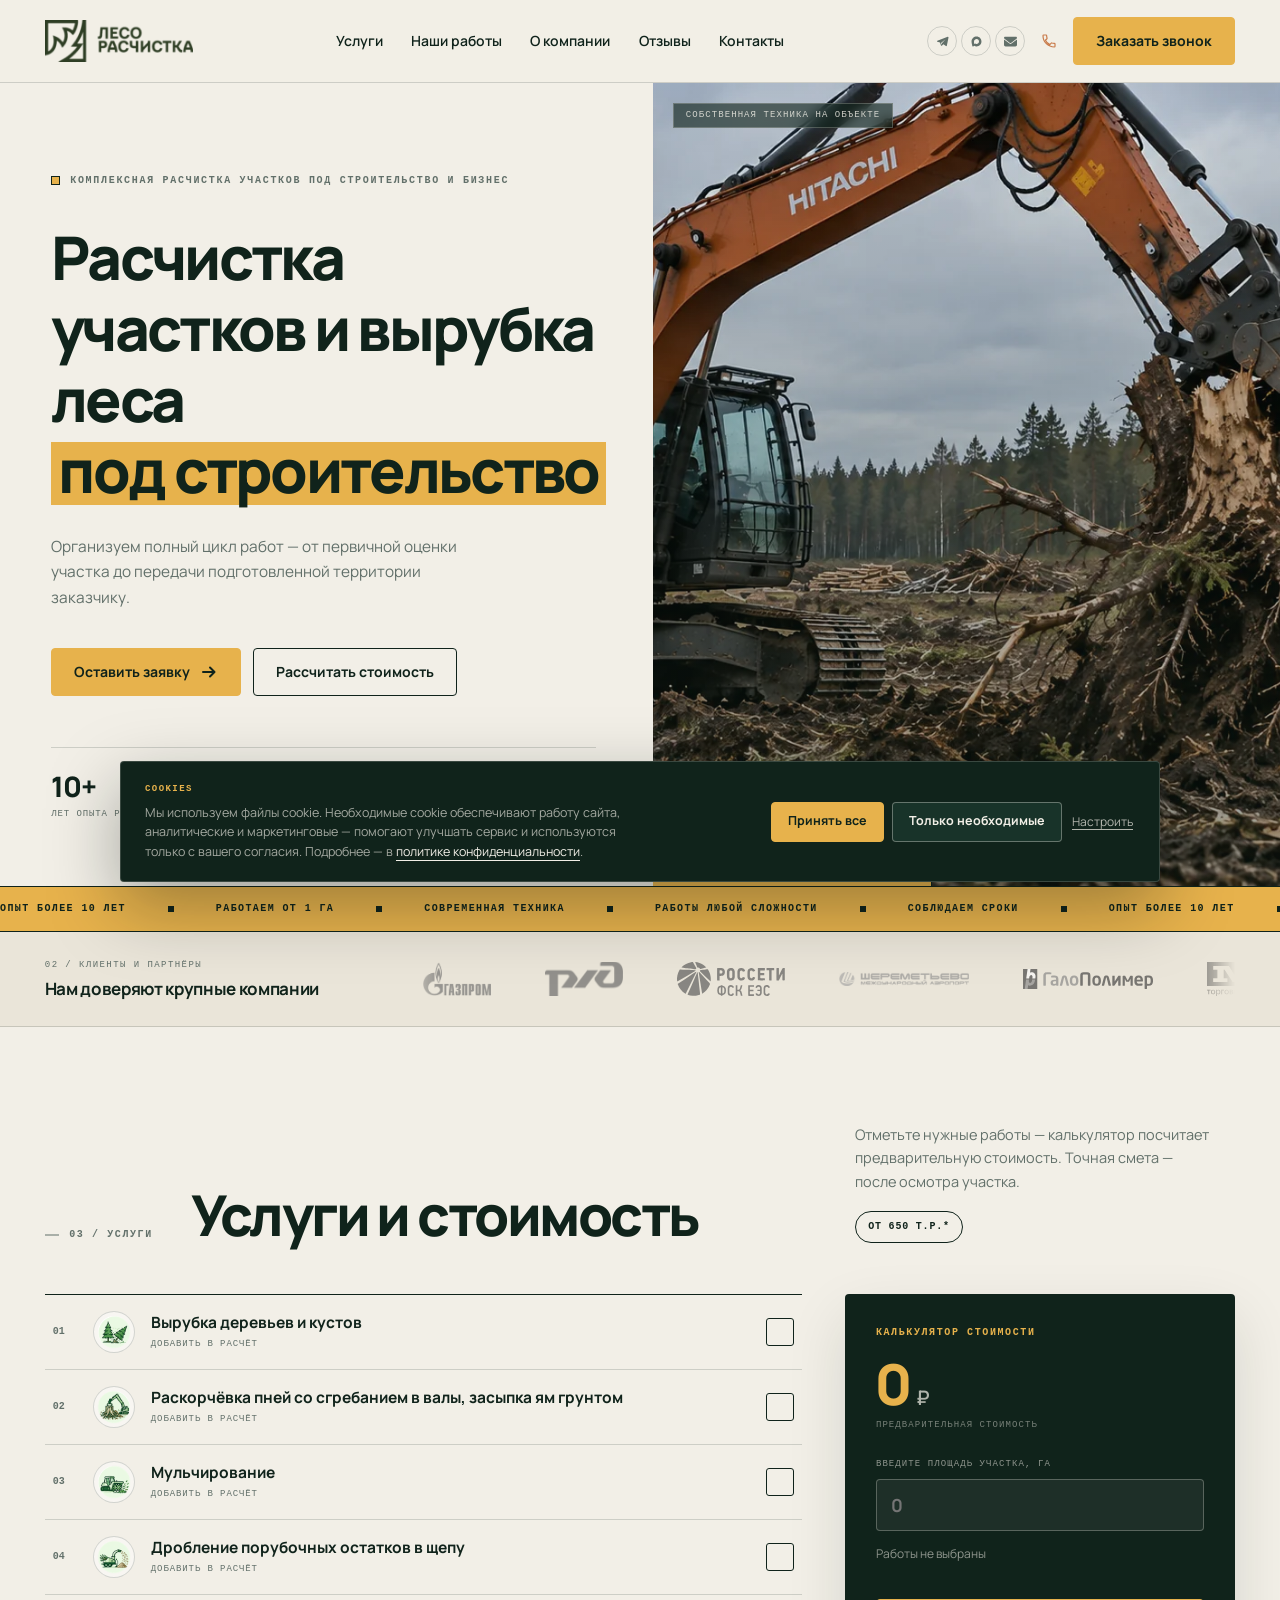
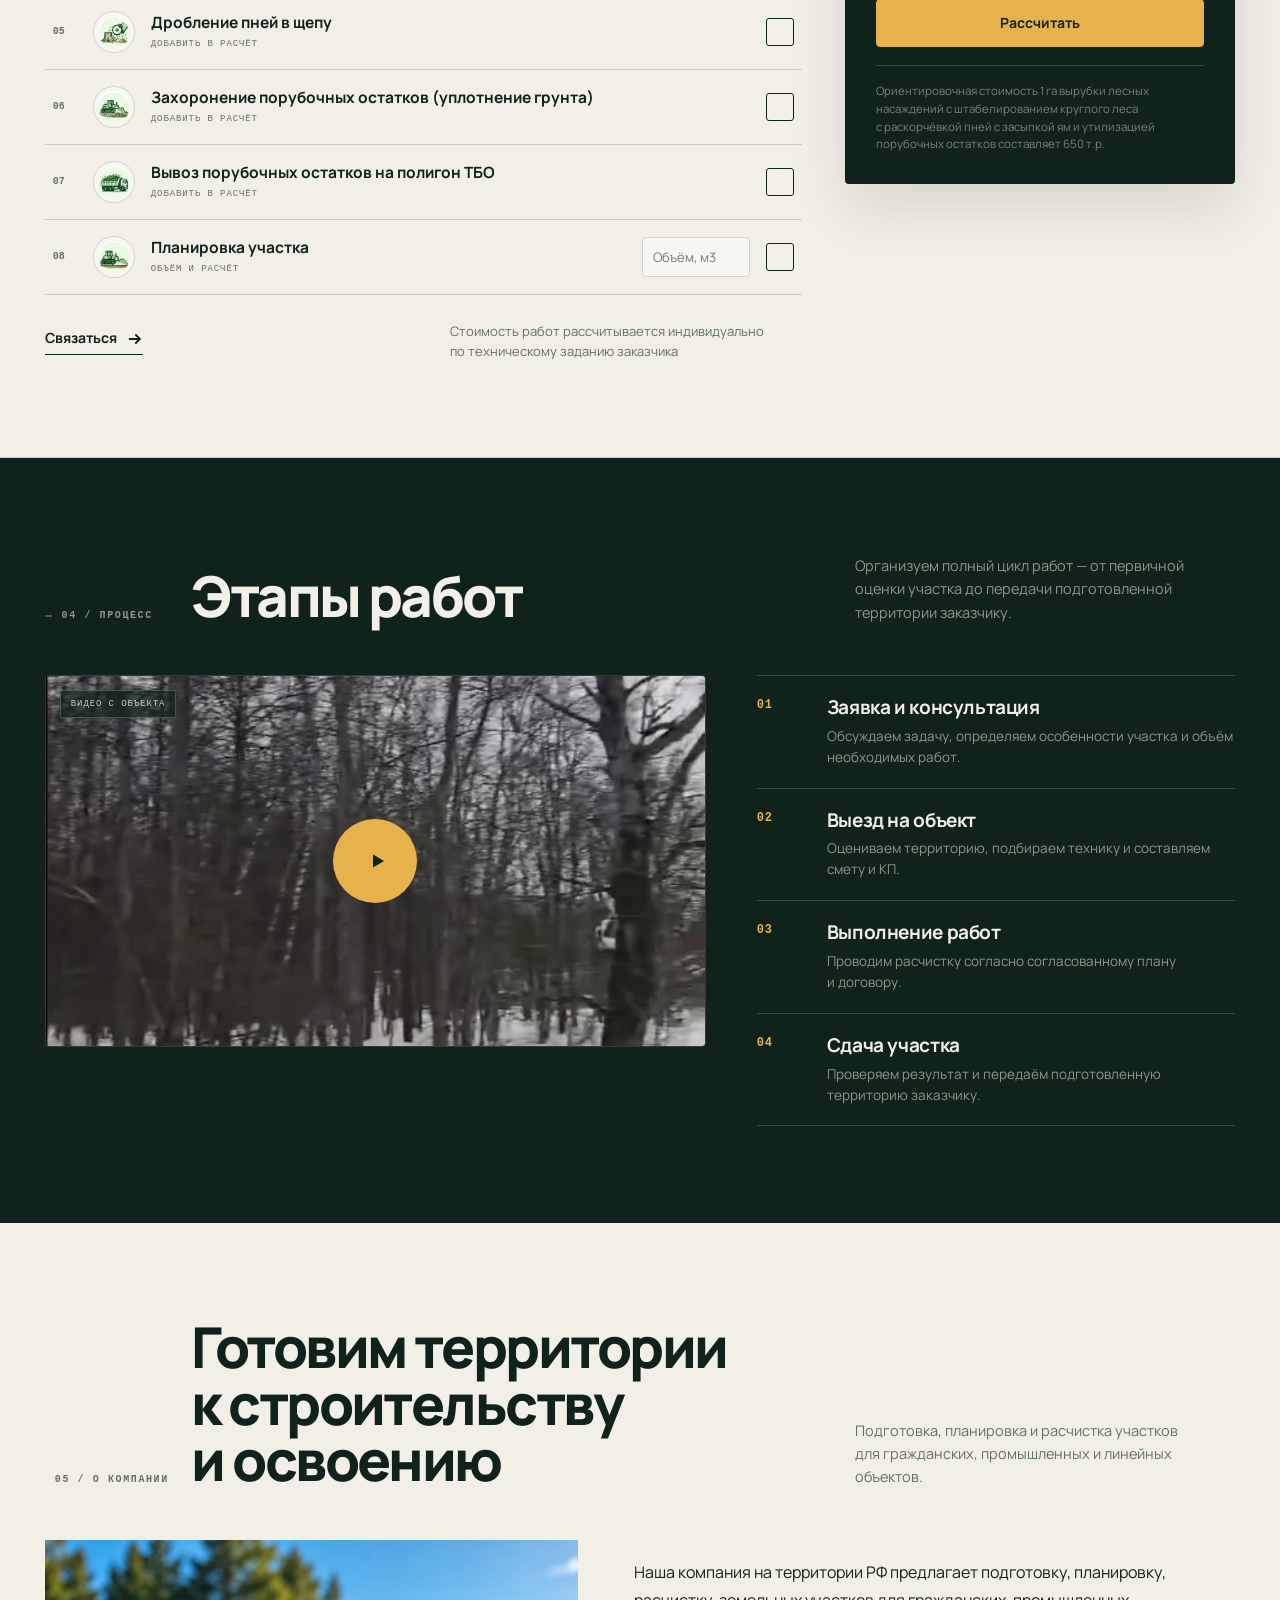
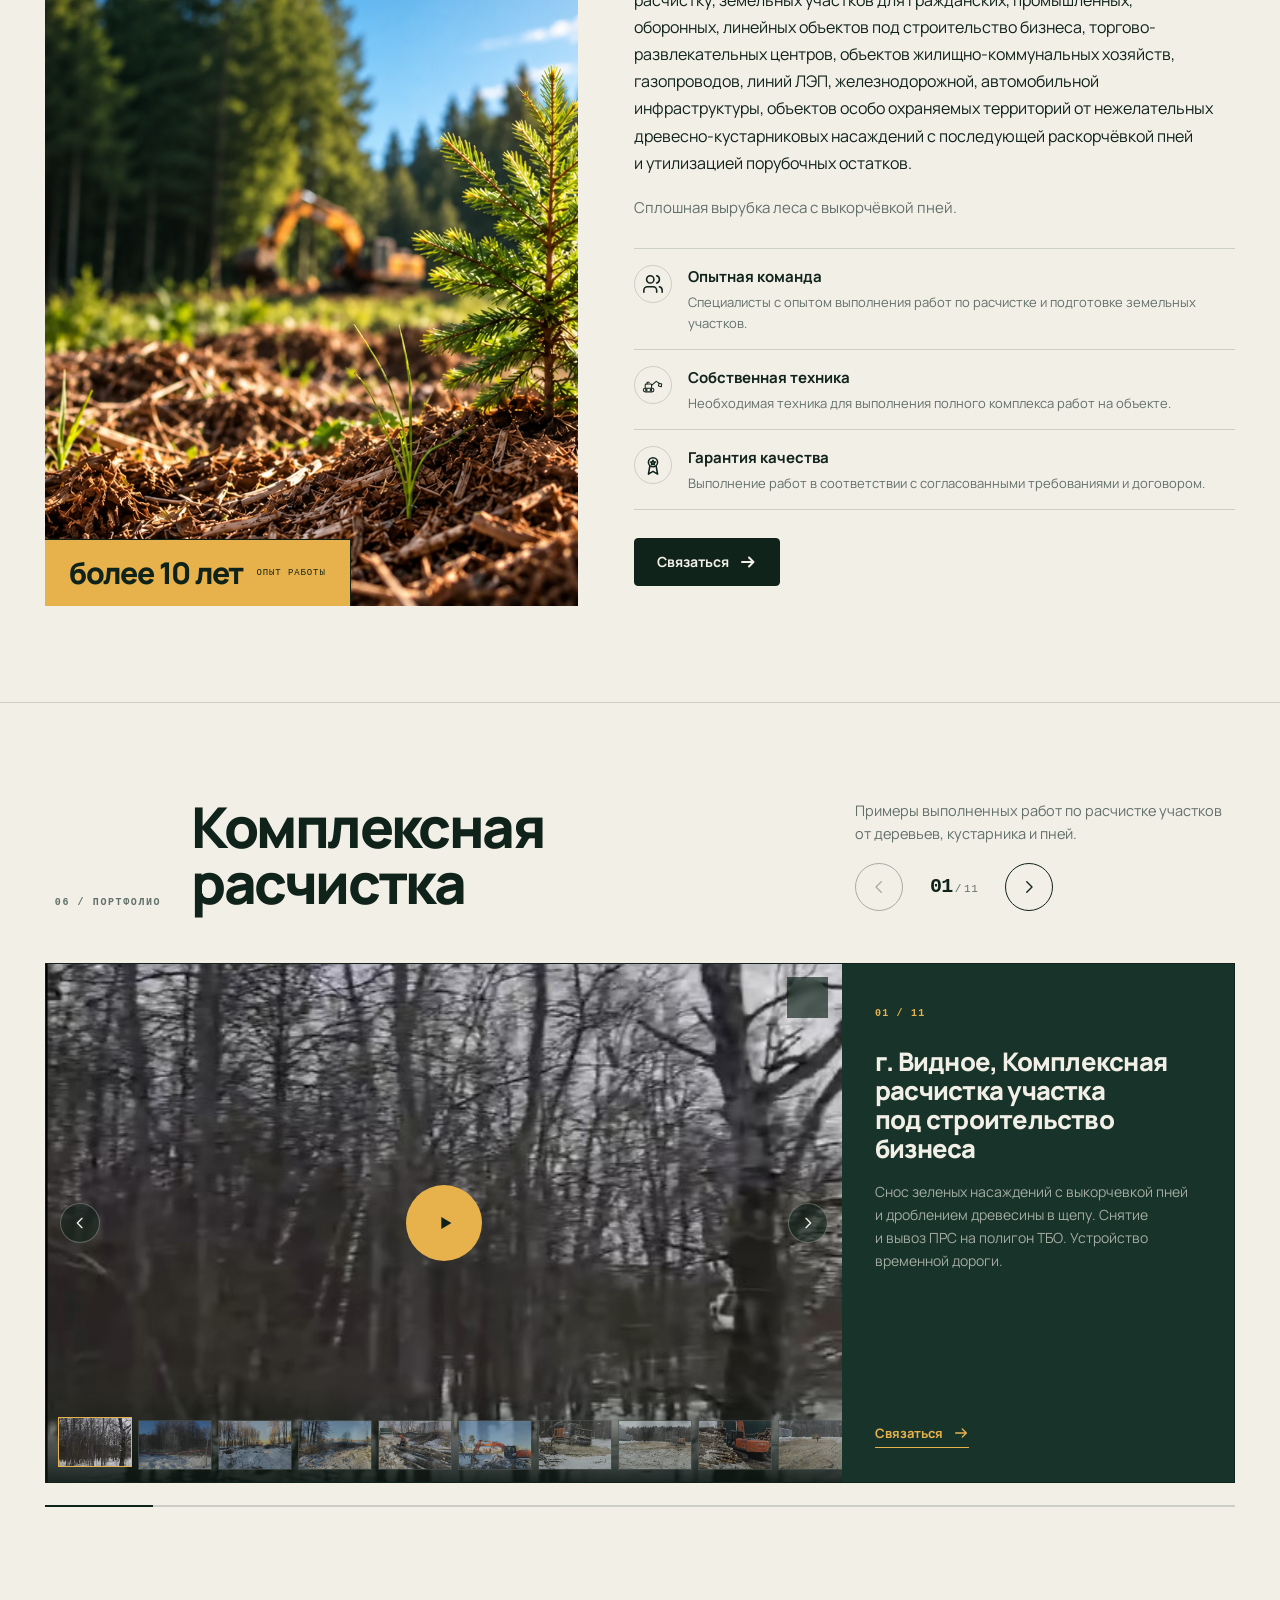
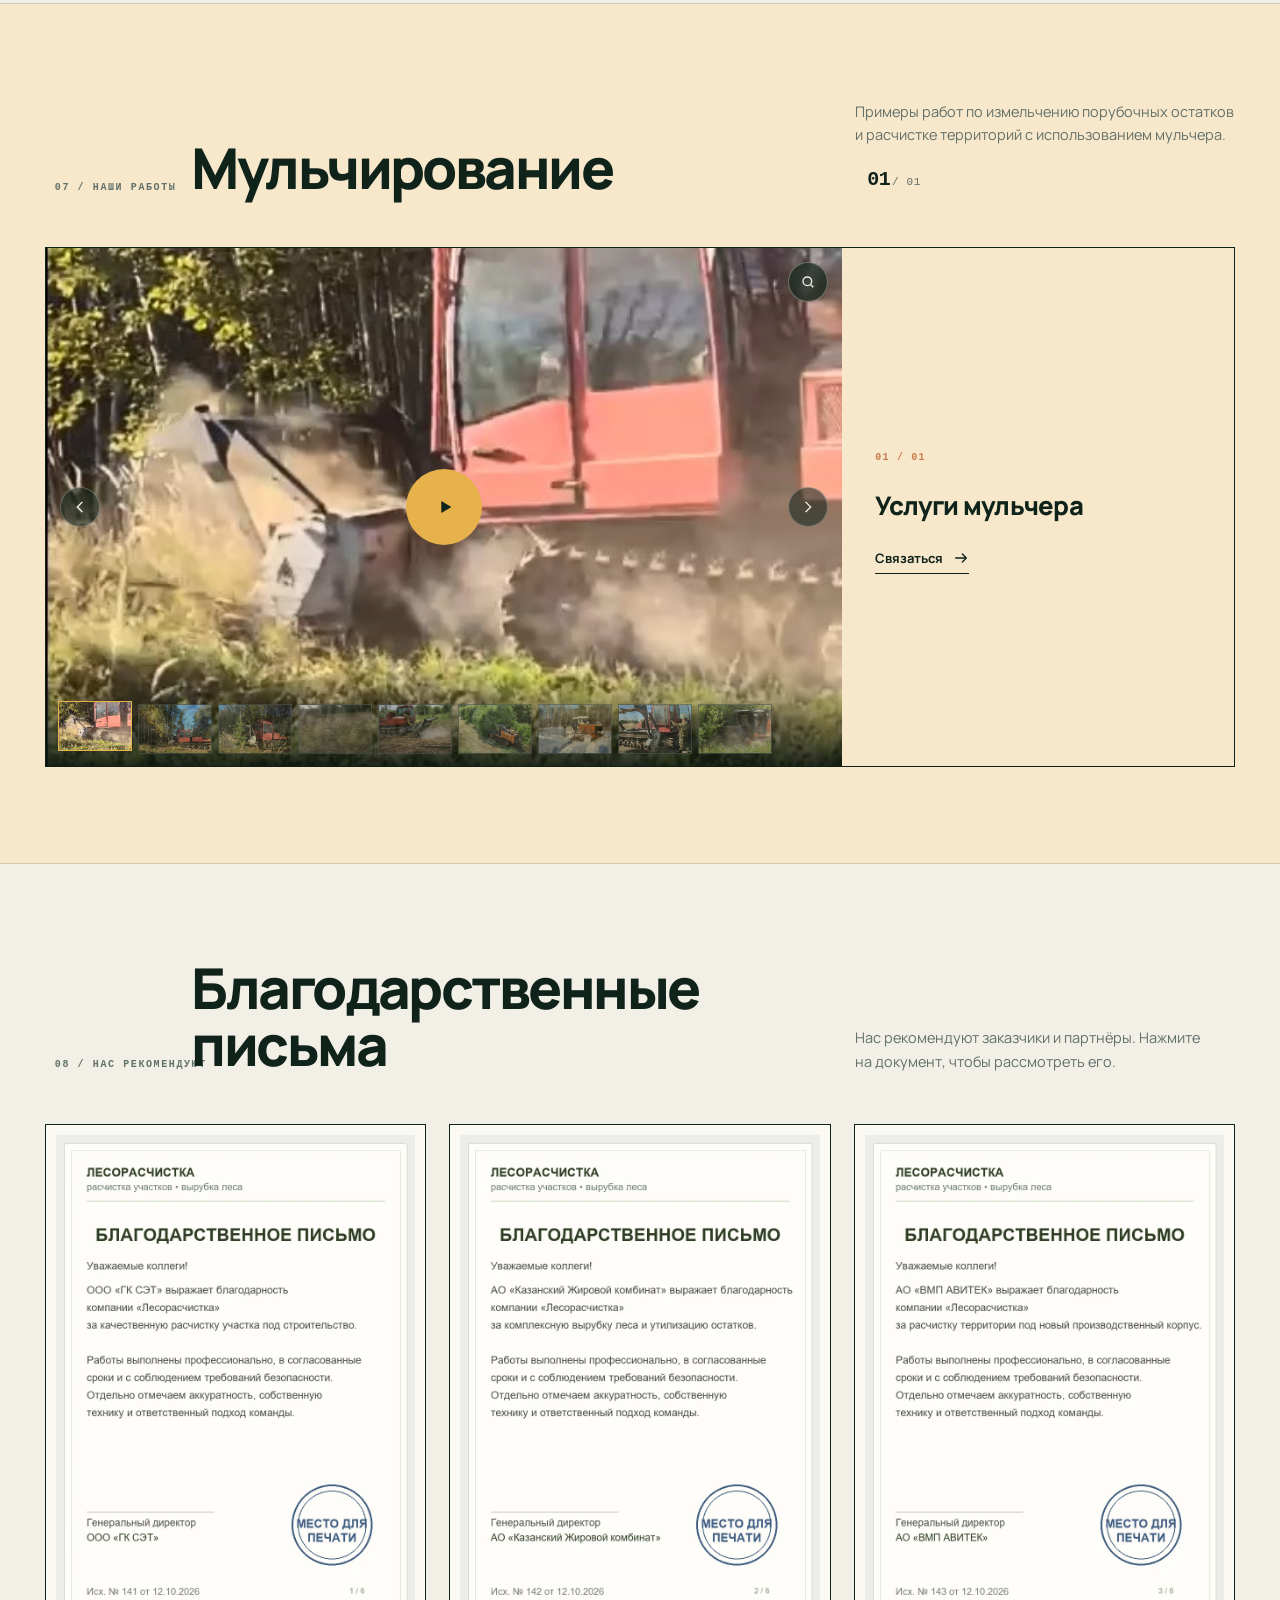
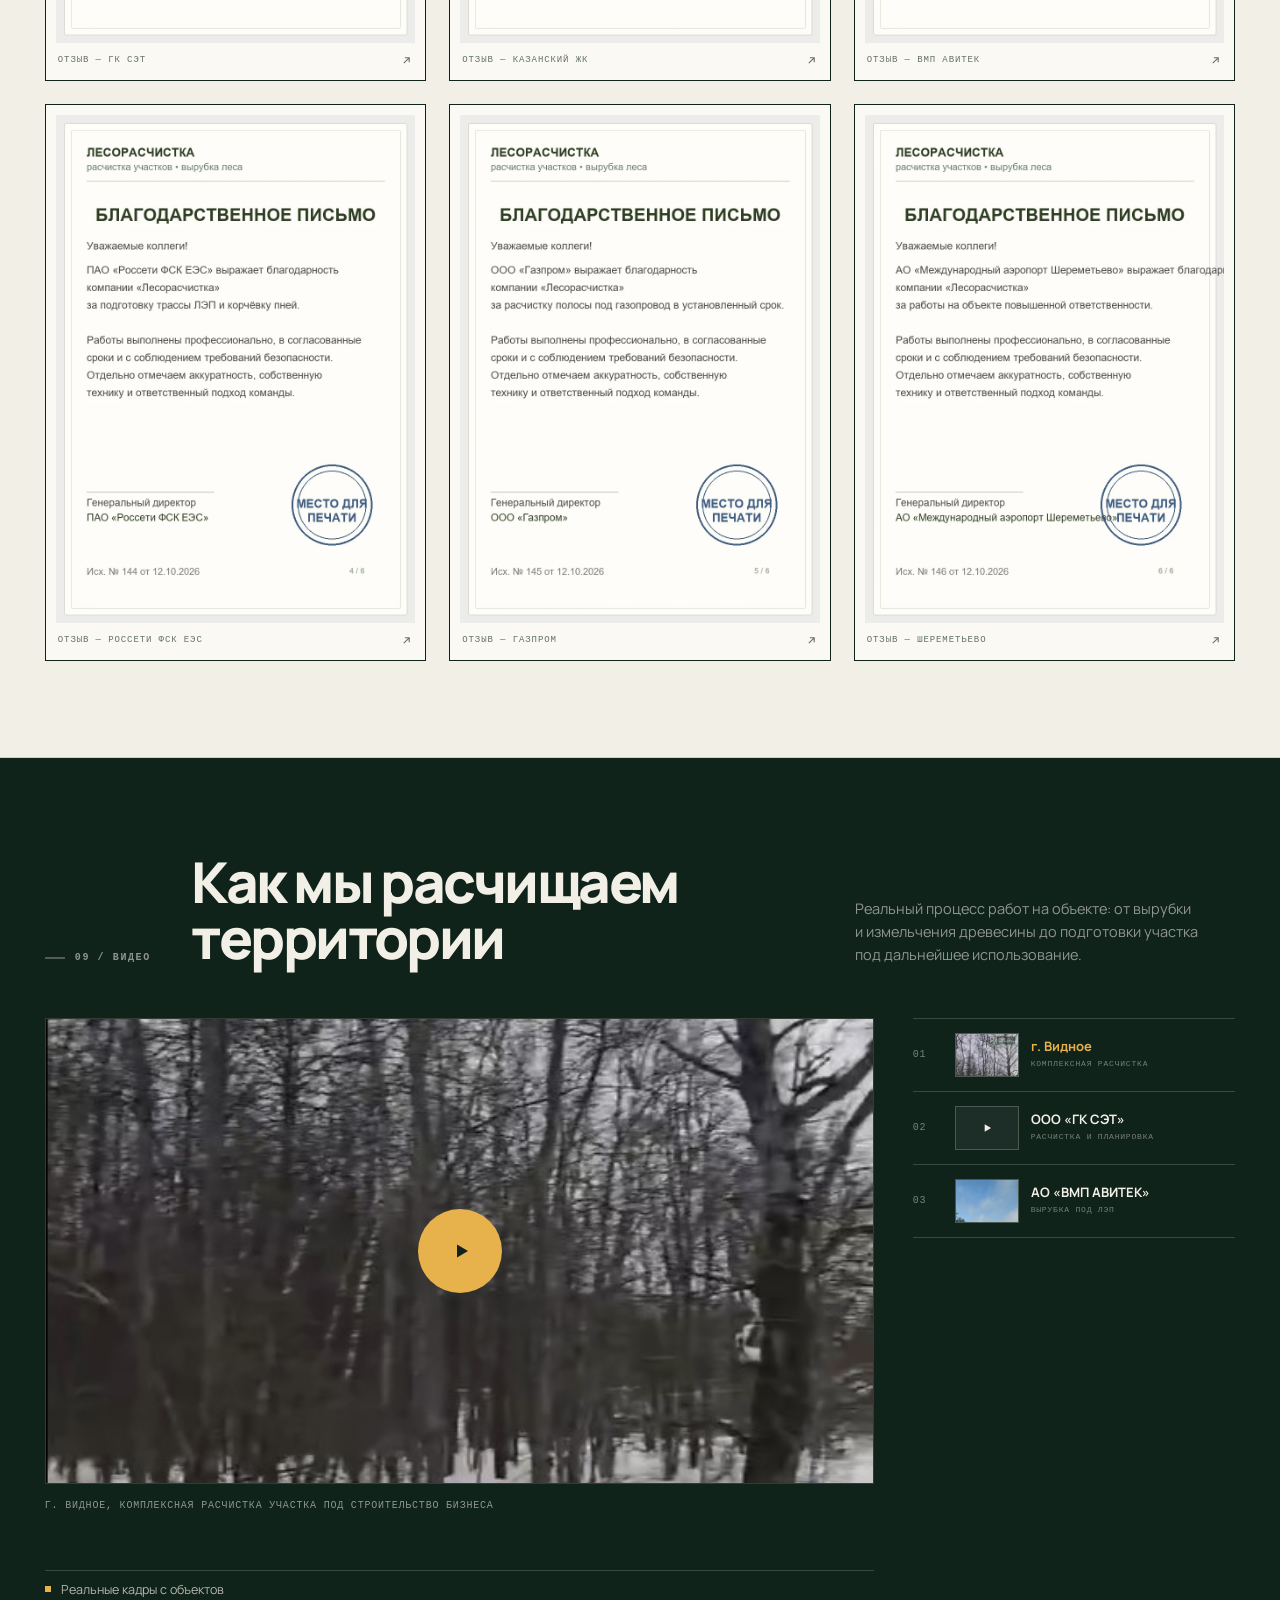
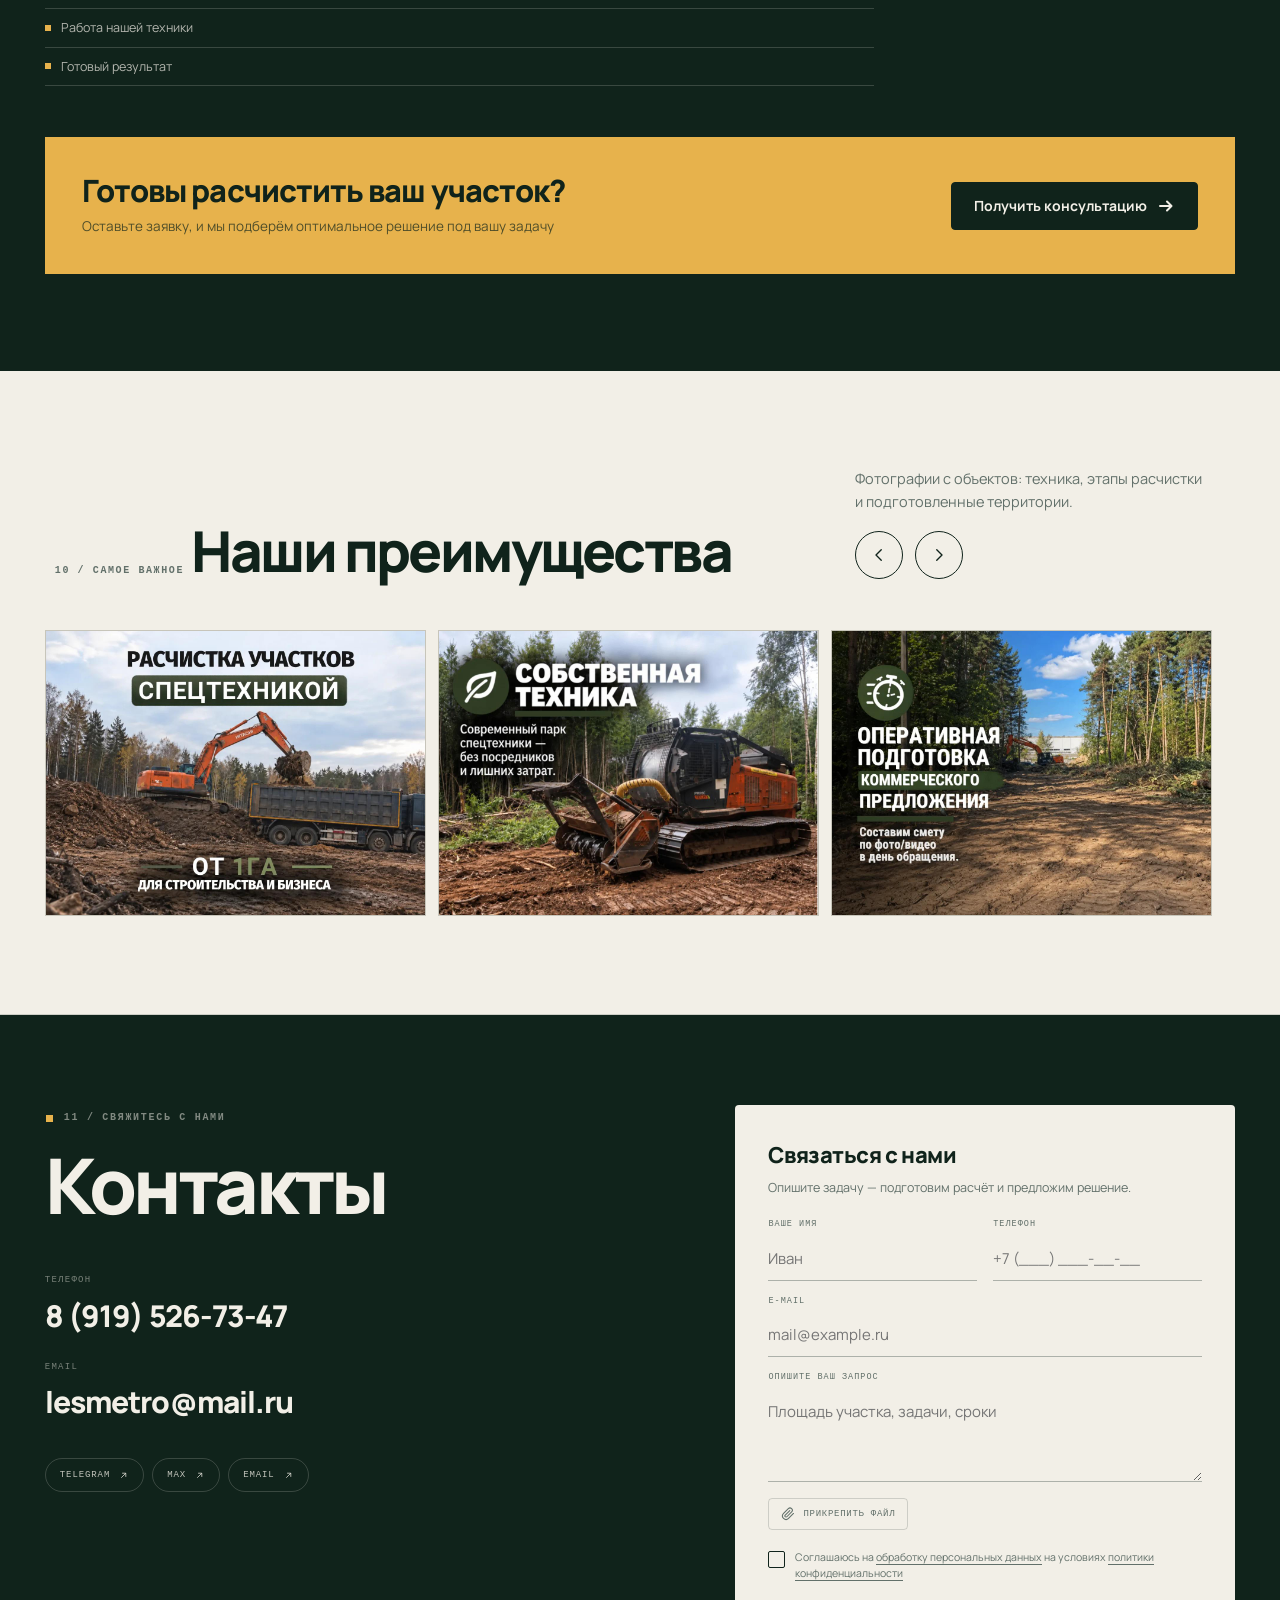
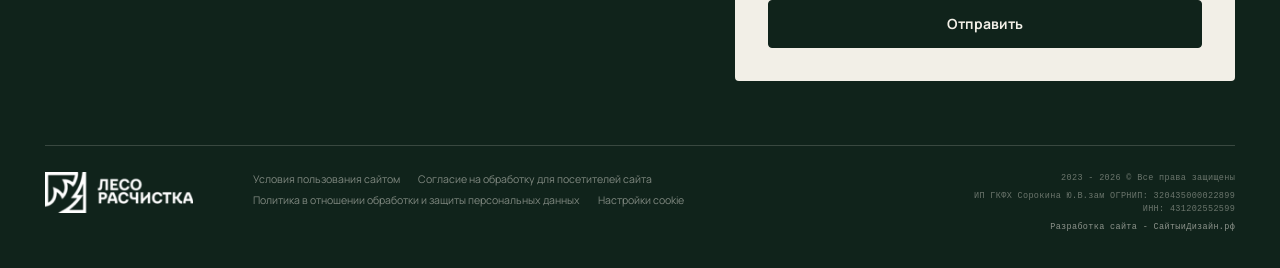
==== commit 4c0080f5: "Альтернативная версия: cookie-баннер, соцсети в шапке, новый акцент, about.png" ====
--- a/index-alt.html
+++ b/index-alt.html
@@ -1,4181 +1,4760 @@
 <!doctype html>
 <html lang="ru-RU">
+
 <head>
-<meta charset="UTF-8">
-<meta name="viewport" content="width=device-width, initial-scale=1">
-<title>Лесорасчистка — альтернативный дизайн</title>
-<link rel="stylesheet" href="wp-content/themes/frst/assets/fonts/manrope/manrope.css">
-<link rel="stylesheet" href="wp-content/themes/frst/assets/css/swiper-bundle.min.css">
-<link rel="stylesheet" href="wp-content/themes/frst/assets/css/glightbox.min.css">
-<style>
-:root {
-	--paper: #F2EFE7;
-	--paper-2: #EAE5D9;
-	--ink: #10231B;
-	--ink-2: #183329;
-	--lime: #C8F169;
-	--lime-soft: #E9F5C9;
-	--clay: #C97B4A;
-	--muted: #62706A;
-	--line: rgba(16, 35, 27, .16);
-	--line-light: rgba(242, 239, 231, .18);
-	--font: 'Manrope', system-ui, -apple-system, sans-serif;
-	--mono: 'Cascadia Mono', 'SFMono-Regular', Consolas, 'Liberation Mono', monospace;
-	--radius: 4px;
-	--shadow: 0 24px 60px rgba(16, 35, 27, .12);
-}
-
-*,
-*::before,
-*::after {
-	box-sizing: border-box;
-}
-
-html {
-	scroll-behavior: smooth;
-}
-
-body {
-	margin: 0;
-	background: var(--paper);
-	color: var(--ink);
-	font-family: var(--font);
-	font-size: 16px;
-	line-height: 1.6;
-	-webkit-font-smoothing: antialiased;
-	text-rendering: optimizeLegibility;
-	overflow-x: clip;
-}
-
-body.no-scroll {
-	overflow: hidden;
-}
-
-::selection {
-	background: var(--lime);
-	color: var(--ink);
-}
-
-img,
-video,
-svg {
-	display: block;
-	max-width: 100%;
-}
-
-img {
-	height: auto;
-}
-
-a {
-	color: inherit;
-	text-decoration: none;
-}
-
-button,
-input,
-textarea {
-	font: inherit;
-	color: inherit;
-}
-
-button {
-	cursor: pointer;
-}
-
-h1,
-h2,
-h3,
-p,
-ul,
-ol,
-figure,
-dl,
-dd {
-	margin: 0;
-}
-
-ul,
-ol {
-	padding: 0;
-	list-style: none;
-}
-
-section,
-footer,
-[id] {
-	scroll-margin-top: 92px;
-}
-
-.wrap {
-	width: min(1360px, 100% - clamp(32px, 7vw, 112px));
-	margin-inline: auto;
-}
-
-.btn {
-	display: inline-flex;
-	align-items: center;
-	justify-content: center;
-	gap: 10px;
-	min-height: 48px;
-	padding: 0 22px;
-	border: 1px solid var(--ink);
-	border-radius: var(--radius);
-	font-size: 14px;
-	font-weight: 700;
-	line-height: 1;
-	text-align: center;
-	transition: background .25s, color .25s, border-color .25s;
-}
-
-.btn svg {
-	flex: 0 0 auto;
-}
-
-.btn--lime {
-	background: var(--lime);
-	border-color: var(--lime);
-	color: var(--ink);
-}
-
-.btn--lime:hover {
-	background: var(--ink);
-	border-color: var(--ink);
-	color: var(--lime);
-}
-
-.btn--ink {
-	background: var(--ink);
-	border-color: var(--ink);
-	color: var(--paper);
-}
-
-.btn--ink:hover {
-	background: var(--lime);
-	border-color: var(--lime);
-	color: var(--ink);
-}
-
-.btn--line {
-	background: transparent;
-	color: var(--ink);
-}
-
-.btn--line:hover {
-	background: var(--ink);
-	color: var(--paper);
-}
-
-.link-arrow {
-	display: inline-flex;
-	align-items: center;
-	gap: 10px;
-	padding-bottom: 4px;
-	border-bottom: 1px solid currentColor;
-	font-size: 14px;
-	font-weight: 700;
-	transition: gap .25s, color .25s;
-}
-
-.link-arrow:hover {
-	gap: 16px;
-	color: var(--clay);
-}
-
-.topbar {
-	background: var(--ink);
-	color: rgba(242, 239, 231, .62);
-}
-
-.topbar__in {
-	display: flex;
-	align-items: center;
-	justify-content: space-between;
-	gap: 24px;
-	min-height: 40px;
-}
-
-.topbar__text {
-	flex: 1 1 auto;
-	min-width: 0;
-	font-family: var(--mono);
-	font-size: 10px;
-	letter-spacing: .16em;
-	text-transform: uppercase;
-	white-space: nowrap;
-}
-
-.topbar__socs {
-	display: flex;
-	align-items: center;
-	gap: 6px;
-}
-
-.topbar__soc {
-	display: grid;
-	place-items: center;
-	width: 28px;
-	height: 28px;
-	border-radius: 50%;
-	color: rgba(242, 239, 231, .72);
-	transition: color .25s, background .25s;
-}
-
-.topbar__soc:hover {
-	background: var(--lime);
-	color: var(--ink);
-}
-
-.topbar__soc svg {
-	width: 14px;
-	height: 14px;
-	fill: currentColor;
-}
-
-.site-head {
-	position: sticky;
-	top: 0;
-	z-index: 60;
-	background: rgba(242, 239, 231, .96);
-	border-bottom: 1px solid var(--line);
-	backdrop-filter: blur(12px);
-	transition: box-shadow .3s;
-}
-
-.site-head.is-scrolled {
-	box-shadow: 0 12px 34px rgba(16, 35, 27, .08);
-}
-
-.head__in {
-	display: flex;
-	align-items: center;
-	justify-content: space-between;
-	gap: 28px;
-	min-height: 82px;
-}
-
-.brand {
-	display: flex;
-	align-items: center;
-	gap: 14px;
-	flex: 0 0 auto;
-}
-
-.brand img {
-	width: 148px;
-	height: auto;
-}
-
-.brand__tag {
-	padding-left: 14px;
-	border-left: 1px solid var(--line);
-	font-family: var(--mono);
-	font-size: 9px;
-	line-height: 1.5;
-	letter-spacing: .12em;
-	text-transform: uppercase;
-	color: var(--muted);
-}
-
-.nav {
-	display: flex;
-	align-items: center;
-	gap: clamp(18px, 2.2vw, 34px);
-	margin-inline: auto;
-}
-
-.nav a {
-	position: relative;
-	font-size: 14px;
-	font-weight: 600;
-	white-space: nowrap;
-}
-
-.nav a::after {
-	content: "";
-	position: absolute;
-	left: 0;
-	right: 100%;
-	bottom: -6px;
-	height: 2px;
-	background: var(--lime);
-	transition: right .3s;
-}
-
-.nav a:hover::after {
-	right: 0;
-}
-
-.head__actions {
-	display: flex;
-	align-items: center;
-	gap: 16px;
-	flex: 0 0 auto;
-}
-
-.head__phone {
-	display: flex;
-	align-items: center;
-	gap: 8px;
-	font-size: 15px;
-	font-weight: 700;
-	white-space: nowrap;
-}
-
-.head__phone svg {
-	width: 16px;
-	height: 16px;
-	color: var(--clay);
-}
-
-.head__phone:hover {
-	color: var(--clay);
-}
-
-.burger {
-	display: none;
-	width: 44px;
-	height: 44px;
-	padding: 0;
-	border: 1px solid var(--line);
-	border-radius: var(--radius);
-	background: transparent;
-	position: relative;
-}
-
-.burger span {
-	position: absolute;
-	left: 12px;
-	right: 12px;
-	height: 2px;
-	background: var(--ink);
-	transition: transform .3s, opacity .3s;
-}
-
-.burger span:nth-child(1) {
-	top: 15px;
-}
-
-.burger span:nth-child(2) {
-	top: 21px;
-}
-
-.burger span:nth-child(3) {
-	top: 27px;
-}
-
-.burger.is-open span:nth-child(1) {
-	top: 21px;
-	transform: rotate(45deg);
-}
-
-.burger.is-open span:nth-child(2) {
-	opacity: 0;
-}
-
-.burger.is-open span:nth-child(3) {
-	top: 21px;
-	transform: rotate(-45deg);
-}
-
-.mobile-menu {
-	position: fixed;
-	inset: 0;
-	z-index: 90;
-	display: flex;
-	flex-direction: column;
-	padding: 22px clamp(22px, 6vw, 44px) 40px;
-	background: var(--ink);
-	color: var(--paper);
-	transform: translateX(100%);
-	visibility: hidden;
-	transition: transform .45s cubic-bezier(.2, .7, .2, 1), visibility .45s;
-	overflow-y: auto;
-}
-
-.mobile-menu.is-open {
-	transform: translateX(0);
-	visibility: visible;
-}
-
-.mobile-menu__top {
-	display: flex;
-	align-items: center;
-	justify-content: space-between;
-	gap: 16px;
-}
-
-.mobile-menu__logo {
-	width: 146px;
-	filter: brightness(0) invert(1);
-}
-
-.mobile-menu__close {
-	display: grid;
-	place-items: center;
-	width: 44px;
-	height: 44px;
-	border: 1px solid var(--line-light);
-	border-radius: var(--radius);
-	background: transparent;
-	color: var(--paper);
-}
-
-.mobile-menu__close svg {
-	width: 18px;
-	height: 18px;
-}
-
-.mobile-menu__nav {
-	display: flex;
-	flex-direction: column;
-	margin-top: 48px;
-}
-
-.mobile-menu__nav a {
-	display: flex;
-	align-items: baseline;
-	justify-content: space-between;
-	gap: 16px;
-	padding: 16px 0;
-	border-bottom: 1px solid var(--line-light);
-	font-size: clamp(26px, 8vw, 38px);
-	font-weight: 800;
-	letter-spacing: -.03em;
-}
-
-.mobile-menu__nav span {
-	font-family: var(--mono);
-	font-size: 10px;
-	font-weight: 600;
-	letter-spacing: .16em;
-	color: var(--lime);
-}
-
-.mobile-menu__bottom {
-	display: flex;
-	flex-direction: column;
-	gap: 18px;
-	margin-top: auto;
-	padding-top: 40px;
-}
-
-.mobile-menu__phone {
-	font-size: 24px;
-	font-weight: 800;
-}
-
-.mobile-menu__socs {
-	display: flex;
-	flex-wrap: wrap;
-	gap: 8px;
-}
-
-.mobile-menu__socs a {
-	padding: 8px 12px;
-	border: 1px solid var(--line-light);
-	border-radius: 999px;
-	font-family: var(--mono);
-	font-size: 10px;
-	letter-spacing: .1em;
-	text-transform: uppercase;
-	color: rgba(242, 239, 231, .78);
-}
-
-.mobile-menu__socs a:hover {
-	background: var(--lime);
-	border-color: var(--lime);
-	color: var(--ink);
-}
-
-.hero {
-	position: relative;
-	border-bottom: 1px solid var(--ink);
-	background: var(--paper);
-}
-
-.hero__grid {
-	display: grid;
-	grid-template-columns: minmax(0, 1.02fr) minmax(0, .98fr);
-	width: 100%;
-}
-
-.hero__content {
-	display: flex;
-	min-width: 0;
-	flex-direction: column;
-	justify-content: center;
-	padding: clamp(48px, 7vw, 104px) clamp(26px, 4.4vw, 72px) clamp(40px, 5vw, 72px) max(26px, calc((100vw - 1360px) / 2));
-}
-
-.kicker {
-	display: inline-flex;
-	align-items: center;
-	gap: 10px;
-	font-family: var(--mono);
-	font-size: 10px;
-	font-weight: 600;
-	letter-spacing: .17em;
-	text-transform: uppercase;
-	color: var(--muted);
-}
-
-.kicker::before {
-	content: "";
-	width: 9px;
-	height: 9px;
-	background: var(--lime);
-	border: 1px solid var(--ink);
-}
-
-.hero h1 {
-	margin-top: clamp(20px, 2.6vw, 34px);
-	font-size: clamp(38px, 4.7vw, 72px);
-	font-weight: 800;
-	line-height: 1.07;
-	letter-spacing: -.045em;
-	text-wrap: balance;
-}
-
-.hero h1 .hl {
-	display: inline;
-	white-space: nowrap;
-	padding: 0 .1em .04em;
-	background: var(--lime);
-	color: var(--ink);
-	box-decoration-break: clone;
-	-webkit-box-decoration-break: clone;
-}
-
-.hero__lead {
-	max-width: 48ch;
-	margin-top: clamp(20px, 2.2vw, 30px);
-	font-size: clamp(15px, 1.2vw, 17px);
-	line-height: 1.65;
-	color: var(--muted);
-}
-
-.hero__actions {
-	display: flex;
-	flex-wrap: wrap;
-	gap: 12px;
-	margin-top: clamp(26px, 3vw, 38px);
-}
-
-.hero__stats {
-	display: grid;
-	grid-template-columns: repeat(3, minmax(0, 1fr));
-	gap: 16px;
-	margin-top: clamp(32px, 4vw, 54px);
-	padding-top: 24px;
-	border-top: 1px solid var(--line);
-}
-
-.hero__stats dt {
-	font-size: clamp(24px, 2.2vw, 32px);
-	font-weight: 800;
-	letter-spacing: -.04em;
-	line-height: 1;
-}
-
-.hero__stats dd {
-	margin-top: 8px;
-	font-family: var(--mono);
-	font-size: 9px;
-	line-height: 1.5;
-	letter-spacing: .1em;
-	text-transform: uppercase;
-	color: var(--muted);
-}
-
-.hero__media {
-	position: relative;
-	min-width: 0;
-	min-height: 620px;
-	background: var(--ink-2);
-	overflow: hidden;
-}
-
-.hero__media img {
-	position: absolute;
-	inset: 0;
-	width: 100%;
-	height: 100%;
-	object-fit: cover;
-	object-position: center;
-}
-
-.hero__media::after {
-	content: "";
-	position: absolute;
-	inset: 0;
-	background: linear-gradient(180deg, rgba(16, 35, 27, .08), rgba(16, 35, 27, .42));
-}
-
-.hero__badge {
-	position: absolute;
-	left: 0;
-	bottom: 0;
-	z-index: 2;
-	display: flex;
-	align-items: center;
-	gap: 14px;
-	padding: 18px 24px;
-	background: var(--lime);
-	color: var(--ink);
-	border-top: 1px solid var(--ink);
-	border-right: 1px solid var(--ink);
-}
-
-.hero__badge b {
-	font-size: 28px;
-	font-weight: 800;
-	line-height: 1;
-	letter-spacing: -.04em;
-}
-
-.hero__badge span {
-	max-width: 90px;
-	font-family: var(--mono);
-	font-size: 9px;
-	line-height: 1.4;
-	letter-spacing: .1em;
-	text-transform: uppercase;
-}
-
-.hero__caption {
-	position: absolute;
-	top: 20px;
-	left: 20px;
-	z-index: 2;
-	padding: 7px 12px;
-	background: rgba(16, 35, 27, .62);
-	border: 1px solid rgba(242, 239, 231, .24);
-	color: rgba(242, 239, 231, .82);
-	font-family: var(--mono);
-	font-size: 9px;
-	line-height: 1;
-	letter-spacing: .12em;
-	text-transform: uppercase;
-	backdrop-filter: blur(6px);
-}
-
-.ticker {
-	overflow: hidden;
-	background: var(--lime);
-	border-top: 1px solid var(--ink);
-	color: var(--ink);
-}
-
-.ticker__track {
-	display: flex;
-	width: max-content;
-	animation: marquee 34s linear infinite;
-}
-
-.ticker:hover .ticker__track {
-	animation-play-state: paused;
-}
-
-.ticker__group {
-	display: flex;
-	align-items: center;
-	gap: 42px;
-	padding: 14px 42px 14px 0;
-}
-
-.ticker__item {
-	display: flex;
-	align-items: center;
-	gap: 42px;
-	white-space: nowrap;
-	font-family: var(--mono);
-	font-size: 10px;
-	font-weight: 600;
-	letter-spacing: .14em;
-	text-transform: uppercase;
-}
-
-.ticker__item::after {
-	content: "";
-	width: 6px;
-	height: 6px;
-	background: var(--ink);
-}
-
-@keyframes marquee {
-	to {
-		transform: translateX(-50%);
-	}
-}
-
-.clients {
-	border-bottom: 1px solid var(--line);
-	background: var(--paper-2);
-}
-
-.clients__in {
-	display: grid;
-	grid-template-columns: 300px minmax(0, 1fr);
-	align-items: center;
-	gap: clamp(24px, 4vw, 60px);
-	padding-block: 26px;
-}
-
-.clients__title {
-	font-size: 17px;
-	font-weight: 700;
-	line-height: 1.3;
-	letter-spacing: -.02em;
-}
-
-.clients__label {
-	margin-bottom: 6px;
-	font-family: var(--mono);
-	font-size: 9px;
-	letter-spacing: .16em;
-	text-transform: uppercase;
-	color: var(--muted);
-}
-
-.logos {
-	overflow: hidden;
-	mask-image: linear-gradient(90deg, transparent, #000 5%, #000 95%, transparent);
-}
-
-.logos__track {
-	display: flex;
-	width: max-content;
-	animation: marquee 46s linear infinite;
-}
-
-.logos:hover .logos__track {
-	animation-play-state: paused;
-}
-
-.logos__group {
-	display: flex;
-	align-items: center;
-	gap: 54px;
-	padding: 0 27px;
-}
-
-.logos img {
-	width: auto;
-	height: 34px;
-	max-width: 130px;
-	object-fit: contain;
-	filter: grayscale(1);
-	opacity: .62;
-	transition: filter .3s, opacity .3s;
-}
-
-.logos img:hover {
-	filter: none;
-	opacity: 1;
-}
-
-.sec {
-	padding-block: clamp(64px, 7.5vw, 118px);
-	border-bottom: 1px solid var(--line);
-}
-
-.sec--dark {
-	background: var(--ink);
-	color: var(--paper);
-	border-color: var(--ink);
-}
-
-.sec--soft {
-	background: var(--lime-soft);
-}
-
-.sec-head {
-	display: grid;
-	grid-template-columns: 108px minmax(0, 1fr) minmax(260px, 380px);
-	align-items: end;
-	gap: clamp(18px, 3vw, 48px);
-	margin-bottom: clamp(34px, 4vw, 60px);
-}
-
-.sec-head__idx {
-	display: flex;
-	align-items: center;
-	gap: 10px;
-	font-family: var(--mono);
-	font-size: 10px;
-	font-weight: 600;
-	letter-spacing: .16em;
-	text-transform: uppercase;
-	color: var(--muted);
-	white-space: nowrap;
-}
-
-.sec-head__idx::before {
-	content: "";
-	width: 20px;
-	height: 2px;
-	background: currentColor;
-	opacity: .5;
-}
-
-.sec-head h2 {
-	font-size: clamp(34px, 4.4vw, 64px);
-	font-weight: 800;
-	line-height: 1;
-	letter-spacing: -.045em;
-	text-wrap: balance;
-}
-
-.sec-head__aside {
-	display: flex;
-	flex-direction: column;
-	align-items: flex-start;
-	gap: 18px;
-}
-
-.sec-head__aside p {
-	max-width: 45ch;
-	font-size: 14.5px;
-	line-height: 1.6;
-	color: var(--muted);
-}
-
-.sec-head__note {
-	padding: 7px 12px;
-	border: 1px solid var(--ink);
-	border-radius: 999px;
-	font-family: var(--mono);
-	font-size: 10px;
-	font-weight: 600;
-	letter-spacing: .08em;
-	text-transform: uppercase;
-	color: var(--ink);
-	white-space: nowrap;
-}
-
-.sec--dark .sec-head__idx,
-.sec--dark .sec-head__aside p {
-	color: rgba(242, 239, 231, .56);
-}
-
-.sec--dark .sec-head__note {
-	border-color: var(--lime);
-	color: var(--lime);
-}
-
-.price-grid {
-	display: grid;
-	grid-template-columns: minmax(0, 1fr) 390px;
-	align-items: start;
-	gap: clamp(26px, 3.4vw, 56px);
-}
-
-.svc-list {
-	border-top: 1px solid var(--ink);
-}
-
-.svc {
-	display: flex;
-	align-items: center;
-	gap: 16px;
-	padding: 16px 8px;
-	border-bottom: 1px solid var(--line);
-	transition: background .25s, padding .25s;
-	cursor: pointer;
-}
-
-.svc:hover {
-	background: rgba(200, 241, 105, .26);
-	padding-left: 14px;
-}
-
-.svc.is-checked {
-	background: var(--lime-soft);
-}
-
-.svc__num {
-	width: 24px;
-	flex: 0 0 auto;
-	font-family: var(--mono);
-	font-size: 10px;
-	font-weight: 600;
-	color: var(--muted);
-}
-
-.svc__ic {
-	display: grid;
-	place-items: center;
-	width: 42px;
-	height: 42px;
-	flex: 0 0 auto;
-	border: 1px solid var(--line);
-	border-radius: 50%;
-	background: rgba(255, 255, 255, .45);
-}
-
-.svc__ic img {
-	width: 34px;
-	height: 34px;
-}
-
-.svc__body {
-	flex: 1 1 auto;
-	min-width: 0;
-}
-
-.svc__body h3 {
-	font-size: 15.5px;
-	font-weight: 700;
-	line-height: 1.35;
-}
-
-.svc__meta {
-	display: block;
-	margin-top: 4px;
-	font-family: var(--mono);
-	font-size: 9px;
-	letter-spacing: .1em;
-	text-transform: uppercase;
-	color: var(--muted);
-}
-
-.svc__m3 {
-	flex: 0 0 108px;
-}
-
-.svc__m3 input {
-	width: 100%;
-	height: 40px;
-	padding: 0 10px;
-	border: 1px solid var(--line);
-	border-radius: var(--radius);
-	background: rgba(255, 255, 255, .5);
-	font-size: 13px;
-}
-
-.svc__m3 input:focus {
-	outline: 2px solid var(--lime);
-	outline-offset: 1px;
-}
-
-.check {
-	display: grid;
-	place-items: center;
-	flex: 0 0 auto;
-	cursor: pointer;
-}
-
-.check input {
-	position: absolute;
-	width: 1px;
-	height: 1px;
-	overflow: hidden;
-	clip: rect(0 0 0 0);
-	white-space: nowrap;
-}
-
-.check__box {
-	display: grid;
-	place-items: center;
-	width: 28px;
-	height: 28px;
-	border: 1.5px solid var(--ink);
-	border-radius: 3px;
-	background: transparent;
-	transition: background .2s, border-color .2s;
-}
-
-.check__box svg {
-	width: 15px;
-	height: 15px;
-	opacity: 0;
-	transform: scale(.6);
-	transition: opacity .2s, transform .2s;
-}
-
-.check input:checked+.check__box {
-	background: var(--lime);
-}
-
-.check input:checked+.check__box svg {
-	opacity: 1;
-	transform: scale(1);
-}
-
-.check input:focus-visible+.check__box {
-	outline: 2px solid var(--clay);
-	outline-offset: 3px;
-}
-
-.price-note {
-	display: flex;
-	flex-wrap: wrap;
-	align-items: center;
-	justify-content: space-between;
-	gap: 16px 32px;
-	margin-top: 26px;
-}
-
-.price-note p {
-	max-width: 44ch;
-	font-size: 13px;
-	line-height: 1.55;
-	color: var(--muted);
-}
-
-.calc {
-	position: sticky;
-	top: 104px;
-	padding: clamp(22px, 2.4vw, 32px);
-	background: var(--ink);
-	color: var(--paper);
-	border-radius: var(--radius);
-	box-shadow: var(--shadow);
-}
-
-.calc__tag {
-	font-family: var(--mono);
-	font-size: 10px;
-	font-weight: 600;
-	letter-spacing: .16em;
-	text-transform: uppercase;
-	color: var(--lime);
-}
-
-.calc__sum {
-	display: flex;
-	align-items: baseline;
-	gap: 8px;
-	margin-top: 16px;
-	font-size: clamp(44px, 4.4vw, 62px);
-	font-weight: 800;
-	line-height: .95;
-	letter-spacing: -.055em;
-	color: var(--lime);
-	font-variant-numeric: tabular-nums;
-}
-
-.calc__sum small {
-	font-size: 20px;
-	font-weight: 600;
-	letter-spacing: 0;
-	color: rgba(242, 239, 231, .7);
-}
-
-.calc__hint {
-	margin-top: 8px;
-	font-family: var(--mono);
-	font-size: 9px;
-	letter-spacing: .12em;
-	text-transform: uppercase;
-	color: rgba(242, 239, 231, .46);
-}
-
-.calc__field {
-	display: block;
-	margin-top: 24px;
-}
-
-.calc__field span {
-	display: block;
-	margin-bottom: 8px;
-	font-family: var(--mono);
-	font-size: 9px;
-	letter-spacing: .12em;
-	text-transform: uppercase;
-	color: rgba(242, 239, 231, .56);
-}
-
-.calc__field input {
-	width: 100%;
-	height: 52px;
-	padding: 0 14px;
-	border: 1px solid rgba(242, 239, 231, .28);
-	border-radius: var(--radius);
-	background: rgba(255, 255, 255, .06);
-	color: var(--paper);
-	font-size: 18px;
-	font-weight: 700;
-}
-
-.calc__field input:focus {
-	outline: 2px solid var(--lime);
-	outline-offset: 1px;
-}
-
-.calc__selected {
-	min-height: 38px;
-	margin-top: 14px;
-	font-size: 12px;
-	line-height: 1.5;
-	color: rgba(242, 239, 231, .56);
-}
-
-.calc__btn {
-	width: 100%;
-	margin-top: 16px;
-}
-
-.calc__descr {
-	margin-top: 18px;
-	padding-top: 16px;
-	border-top: 1px solid var(--line-light);
-	font-size: 11.5px;
-	line-height: 1.55;
-	color: rgba(242, 239, 231, .46);
-}
-.stages-grid {
-	display: grid;
-	grid-template-columns: minmax(0, 1.16fr) minmax(0, .84fr);
-	align-items: start;
-	gap: clamp(30px, 4vw, 68px);
-}
-
-.media-frame {
-	position: relative;
-	aspect-ratio: 16 / 9;
-	overflow: hidden;
-	background: #08130E;
-	border: 1px solid var(--line-light);
-	border-radius: var(--radius);
-}
-
-.media-frame video {
-	width: 100%;
-	height: 100%;
-	object-fit: cover;
-}
-
-.media-play {
-	position: absolute;
-	left: 50%;
-	top: 50%;
-	z-index: 4;
-	display: grid;
-	place-items: center;
-	width: 84px;
-	height: 84px;
-	padding: 0;
-	border: 0;
-	border-radius: 50%;
-	background: var(--lime);
-	color: var(--ink);
-	transform: translate(-50%, -50%);
-	transition: transform .3s, background .3s;
-}
-
-.media-play:hover {
-	transform: translate(-50%, -50%) scale(1.07);
-	background: var(--paper);
-}
-
-.media-play svg {
-	width: 24px;
-	height: 24px;
-	margin-left: 3px;
-	fill: currentColor;
-}
-
-.media-play.is-hidden {
-	display: none;
-}
-
-.media-frame__tag {
-	position: absolute;
-	left: 14px;
-	top: 14px;
-	z-index: 3;
-	padding: 6px 10px;
-	background: rgba(16, 35, 27, .7);
-	border: 1px solid rgba(242, 239, 231, .22);
-	color: rgba(242, 239, 231, .8);
-	font-family: var(--mono);
-	font-size: 9px;
-	letter-spacing: .1em;
-	text-transform: uppercase;
-}
-
-.steps {
-	border-top: 1px solid var(--line-light);
-}
-
-.steps li {
-	display: grid;
-	grid-template-columns: 52px minmax(0, 1fr);
-	gap: 18px;
-	padding: 20px 0;
-	border-bottom: 1px solid var(--line-light);
-}
-
-.steps__n {
-	font-family: var(--mono);
-	font-size: 12px;
-	font-weight: 600;
-	letter-spacing: .06em;
-	color: var(--lime);
-}
-
-.steps h3 {
-	font-size: 19px;
-	font-weight: 700;
-	line-height: 1.25;
-	letter-spacing: -.02em;
-}
-
-.steps p {
-	margin-top: 6px;
-	font-size: 13.5px;
-	line-height: 1.55;
-	color: rgba(242, 239, 231, .56);
-}
-
-.about-grid {
-	display: grid;
-	grid-template-columns: minmax(0, .94fr) minmax(0, 1.06fr);
-	align-items: center;
-	gap: clamp(32px, 4.4vw, 76px);
-}
-
-.about-media {
-	position: relative;
-	background: var(--ink);
-}
-
-.about-media img {
-	width: 100%;
-	aspect-ratio: 4 / 5;
-	object-fit: cover;
-}
-
-.about-fact {
-	position: absolute;
-	left: 0;
-	bottom: 0;
-	display: flex;
-	align-items: center;
-	gap: 14px;
-	padding: 18px 24px;
-	background: var(--lime);
-	border-top: 1px solid var(--ink);
-	border-right: 1px solid var(--ink);
-	color: var(--ink);
-}
-
-.about-fact b {
-	font-size: 30px;
-	font-weight: 800;
-	line-height: 1;
-	letter-spacing: -.04em;
-}
-
-.about-fact span {
-	max-width: 80px;
-	font-family: var(--mono);
-	font-size: 9px;
-	line-height: 1.4;
-	letter-spacing: .1em;
-	text-transform: uppercase;
-}
-
-.about-body>p {
-	max-width: 58ch;
-	margin-top: 18px;
-	font-size: 15px;
-	line-height: 1.7;
-	color: var(--muted);
-}
-
-.about-body>p:first-child {
-	margin-top: 0;
-	font-size: 16px;
-	color: var(--ink);
-}
-
-.about-list {
-	margin-top: 28px;
-	border-top: 1px solid var(--line);
-}
-
-.about-list li {
-	display: grid;
-	grid-template-columns: 38px minmax(0, 1fr);
-	gap: 16px;
-	padding: 16px 0;
-	border-bottom: 1px solid var(--line);
-}
-
-.about-list__ic {
-	display: grid;
-	place-items: center;
-	width: 38px;
-	height: 38px;
-	border: 1px solid var(--line);
-	border-radius: 50%;
-	color: var(--ink);
-}
-
-.about-list__ic svg {
-	width: 22px;
-	height: 22px;
-}
-
-.about-list__t {
-	font-size: 15px;
-	font-weight: 700;
-}
-
-.about-list__d {
-	margin-top: 3px;
-	font-size: 13px;
-	line-height: 1.55;
-	color: var(--muted);
-}
-
-.about-button {
-	margin-top: 28px;
-}
-
-.works-nav {
-	display: flex;
-	align-items: center;
-	gap: 12px;
-}
-
-.nav-btn {
-	display: grid;
-	place-items: center;
-	width: 48px;
-	height: 48px;
-	padding: 0;
-	border: 1px solid var(--ink);
-	border-radius: 50%;
-	background: transparent;
-	color: var(--ink);
-	transition: background .25s, color .25s, border-color .25s;
-}
-
-.nav-btn:hover {
-	background: var(--ink);
-	color: var(--lime);
-}
-
-.nav-btn:disabled,
-.nav-btn.swiper-button-disabled {
-	opacity: .32;
-	pointer-events: none;
-}
-
-.nav-btn svg {
-	width: 18px;
-	height: 18px;
-}
-
-.works-count {
-	display: inline-flex;
-	align-items: baseline;
-	gap: 2px;
-	min-width: 78px;
-	justify-content: center;
-	font-family: var(--mono);
-	font-size: 11px;
-	letter-spacing: .06em;
-	color: var(--muted);
-}
-
-.works-count b {
-	font-size: 20px;
-	font-weight: 800;
-	letter-spacing: -.03em;
-	color: var(--ink);
-	font-variant-numeric: tabular-nums;
-}
-
-.works-swiper {
-	overflow: hidden;
-}
-
-.works-swiper .swiper-slide {
-	height: auto;
-}
-
-.case {
-	display: grid;
-	grid-template-columns: minmax(0, 1.34fr) minmax(0, .66fr);
-	min-height: 520px;
-	background: var(--ink-2);
-	color: var(--paper);
-	border: 1px solid var(--ink);
-}
-
-.case--light {
-	background: var(--lime-soft);
-	color: var(--ink);
-	border-color: var(--ink);
-}
-
-.case__stage {
-	position: relative;
-	min-height: 420px;
-	overflow: hidden;
-	touch-action: pan-y;
-	background: #08130E;
-}
-
-.case__item {
-	position: absolute;
-	inset: 0;
-	opacity: 0;
-	visibility: hidden;
-	transition: opacity .35s;
-}
-
-.case__item.is-active {
-	opacity: 1;
-	visibility: visible;
-}
-
-.case__item img,
-.case__item video {
-	width: 100%;
-	height: 100%;
-	object-fit: cover;
-}
-
-.case__photo {
-	position: absolute;
-	inset: 0;
-	display: block;
-}
-
-.case__zoom {
-	position: absolute;
-	top: 14px;
-	right: 14px;
-	z-index: 4;
-	display: grid;
-	place-items: center;
-	width: 40px;
-	height: 40px;
-	border: 1px solid rgba(242, 239, 231, .34);
-	border-radius: 50%;
-	background: rgba(16, 35, 27, .66);
-	color: var(--paper);
-	backdrop-filter: blur(4px);
-	transition: background .25s, color .25s;
-}
-
-.case__zoom:hover {
-	background: var(--lime);
-	border-color: var(--lime);
-	color: var(--ink);
-}
-
-.case__zoom svg {
-	width: 16px;
-	height: 16px;
-	fill: none;
-	stroke: currentColor;
-	stroke-width: 2;
-}
-
-.case__play {
-	position: absolute;
-	left: 50%;
-	top: 50%;
-	z-index: 3;
-	display: grid;
-	place-items: center;
-	width: 76px;
-	height: 76px;
-	padding: 0;
-	border: 0;
-	border-radius: 50%;
-	background: var(--lime);
-	color: var(--ink);
-	transform: translate(-50%, -50%);
-	transition: transform .3s, background .3s;
-}
-
-.case__play:hover {
-	transform: translate(-50%, -50%) scale(1.07);
-	background: var(--paper);
-}
-
-.case__play svg {
-	width: 22px;
-	height: 22px;
-	margin-left: 3px;
-	fill: currentColor;
-}
-
-.case__play.is-hidden {
-	display: none;
-}
-
-.case__arrow {
-	position: absolute;
-	top: 50%;
-	z-index: 5;
-	display: grid;
-	place-items: center;
-	width: 40px;
-	height: 40px;
-	padding: 0;
-	border: 1px solid rgba(242, 239, 231, .3);
-	border-radius: 50%;
-	background: rgba(16, 35, 27, .56);
-	color: var(--paper);
-	transform: translateY(-50%);
-	transition: background .25s, color .25s;
-}
-
-.case__arrow:hover {
-	background: var(--lime);
-	border-color: var(--lime);
-	color: var(--ink);
-}
-
-.case__arrow--prev {
-	left: 14px;
-}
-
-.case__arrow--next {
-	right: 14px;
-}
-
-.case__arrow svg {
-	width: 16px;
-	height: 16px;
-}
-
-.case__thumbs {
-	position: absolute;
-	left: 0;
-	right: 0;
-	bottom: 0;
-	z-index: 6;
-	display: flex;
-	gap: 6px;
-	padding: 34px 12px 12px;
-	overflow-x: auto;
-	background: linear-gradient(to top, rgba(8, 19, 14, .88), transparent);
-	scrollbar-width: none;
-}
-
-.case__thumbs::-webkit-scrollbar {
-	display: none;
-}
-
-.case__thumb {
-	flex: 0 0 auto;
-	width: 74px;
-	height: 50px;
-	padding: 0;
-	border: 1px solid rgba(242, 239, 231, .3);
-	background: #0A1711;
-	opacity: .58;
-	overflow: hidden;
-	transition: opacity .25s, border-color .25s, transform .25s;
-}
-
-.case__thumb img {
-	width: 100%;
-	height: 100%;
-	object-fit: cover;
-}
-
-.case__thumb:hover {
-	opacity: .9;
-}
-
-.case__thumb.is-active {
-	border-color: var(--lime);
-	opacity: 1;
-	transform: translateY(-3px);
-}
-
-.case__thumb--empty {
-	display: grid;
-	place-items: center;
-	color: var(--paper);
-}
-
-.case__thumb--empty svg {
-	width: 16px;
-	height: 16px;
-	fill: currentColor;
-}
-
-.case__info {
-	display: flex;
-	flex-direction: column;
-	gap: 16px;
-	padding: clamp(24px, 2.6vw, 42px);
-	background: var(--ink-2);
-}
-
-.case--light .case__info {
-	background: var(--lime-soft);
-	color: var(--ink);
-}
-
-.case__top {
-	display: flex;
-	align-items: center;
-	justify-content: space-between;
-	gap: 14px;
-	min-height: 34px;
-}
-
-.case__idx {
-	font-family: var(--mono);
-	font-size: 10px;
-	font-weight: 600;
-	letter-spacing: .12em;
-	text-transform: uppercase;
-	color: var(--lime);
-	white-space: nowrap;
-}
-
-.case--light .case__idx {
-	color: var(--clay);
-}
-
-.case__logo {
-	width: auto;
-	max-width: 132px;
-	max-height: 34px;
-	object-fit: contain;
-	filter: brightness(0) invert(1);
-	opacity: .88;
-}
-
-.case--light .case__logo {
-	filter: none;
-}
-
-.case__info h3 {
-	font-size: clamp(22px, 2vw, 30px);
-	font-weight: 800;
-	line-height: 1.14;
-	letter-spacing: -.03em;
-	text-wrap: balance;
-}
-
-.case__info p {
-	font-size: 14px;
-	line-height: 1.65;
-	color: rgba(242, 239, 231, .64);
-}
-
-.case--light .case__info p {
-	color: #43524B;
-}
-
-.case__link {
-	display: inline-flex;
-	align-items: center;
-	gap: 10px;
-	align-self: flex-start;
-	margin-top: auto;
-	padding-bottom: 4px;
-	border-bottom: 1px solid var(--lime);
-	color: var(--lime);
-	font-size: 13px;
-	font-weight: 700;
-	transition: gap .25s, color .25s, border-color .25s;
-}
-
-.case__link:hover {
-	gap: 16px;
-}
-
-.case__link svg {
-	width: 16px;
-	height: 16px;
-}
-
-.case--light .case__link {
-	border-color: var(--ink);
-	color: var(--ink);
-}
-
-.works-progress {
-	position: relative;
-	height: 2px;
-	margin-top: 22px;
-	background: var(--line);
-	overflow: hidden;
-}
-
-.works-progress span {
-	display: block;
-	height: 100%;
-	width: 9.09%;
-	background: var(--ink);
-	transition: width .45s ease;
-}
-
-.review-grid {
-	display: grid;
-	grid-template-columns: repeat(3, minmax(0, 1fr));
-	gap: clamp(14px, 1.8vw, 26px);
-}
-
-.review {
-	display: block;
-	padding: 10px;
-	border: 1px solid var(--ink);
-	background: #FBF9F3;
-	transition: transform .3s, box-shadow .3s;
-}
-
-.review:hover {
-	transform: translate(-4px, -4px);
-	box-shadow: 8px 8px 0 var(--ink);
-}
-
-.review img {
-	width: 100%;
-	aspect-ratio: 820 / 1160;
-	object-fit: contain;
-	background: #FFFFFF;
-}
-
-.review__cap {
-	display: flex;
-	align-items: center;
-	justify-content: space-between;
-	gap: 10px;
-	padding: 10px 2px 2px;
-	font-family: var(--mono);
-	font-size: 9px;
-	letter-spacing: .1em;
-	text-transform: uppercase;
-	color: var(--muted);
-}
-
-.review__cap svg {
-	width: 13px;
-	height: 13px;
-	flex: 0 0 auto;
-}
-
-.video-grid {
-	display: grid;
-	grid-template-columns: minmax(0, 1.44fr) minmax(0, .56fr);
-	align-items: start;
-	gap: clamp(24px, 3vw, 46px);
-}
-
-.video-stage {
-	position: relative;
-	aspect-ratio: 16 / 9;
-	overflow: hidden;
-	background: #08130E;
-	border: 1px solid var(--line-light);
-}
-
-.video-slide {
-	position: absolute;
-	inset: 0;
-	opacity: 0;
-	visibility: hidden;
-	pointer-events: none;
-	transition: opacity .3s;
-}
-
-.video-slide.is-active {
-	opacity: 1;
-	visibility: visible;
-	pointer-events: auto;
-}
-
-.video-slide video {
-	width: 100%;
-	height: 100%;
-	object-fit: cover;
-	background: #000;
-}
-
-.video-caption {
-	margin-top: 14px;
-	font-family: var(--mono);
-	font-size: 10px;
-	line-height: 1.5;
-	letter-spacing: .08em;
-	text-transform: uppercase;
-	color: rgba(242, 239, 231, .56);
-}
-
-.video-list {
-	display: flex;
-	flex-direction: column;
-	border-top: 1px solid var(--line-light);
-}
-
-.video-row {
-	display: grid;
-	grid-template-columns: 30px 64px minmax(0, 1fr);
-	align-items: center;
-	gap: 12px;
-	width: 100%;
-	padding: 14px 0;
-	border: 0;
-	border-bottom: 1px solid var(--line-light);
-	background: transparent;
-	color: var(--paper);
-	text-align: left;
-	transition: color .25s, padding .25s;
-}
-
-.video-row:hover {
-	padding-left: 6px;
-}
-
-.video-row.is-active {
-	color: var(--lime);
-}
-
-.video-row__n {
-	font-family: var(--mono);
-	font-size: 10px;
-	letter-spacing: .08em;
-	color: rgba(242, 239, 231, .46);
-}
-
-.video-row__thumb {
-	display: grid;
-	place-items: center;
-	width: 64px;
-	height: 44px;
-	overflow: hidden;
-	border: 1px solid rgba(242, 239, 231, .22);
-	background: rgba(255, 255, 255, .05);
-	color: var(--paper);
-}
-
-.video-row__thumb img {
-	width: 100%;
-	height: 100%;
-	object-fit: cover;
-}
-
-.video-row__thumb svg {
-	width: 14px;
-	height: 14px;
-	fill: currentColor;
-}
-
-.video-row__body b {
-	display: block;
-	font-size: 13px;
-	font-weight: 700;
-	line-height: 1.35;
-}
-
-.video-row__body span {
-	display: block;
-	margin-top: 3px;
-	font-family: var(--mono);
-	font-size: 8px;
-	letter-spacing: .1em;
-	text-transform: uppercase;
-	color: rgba(242, 239, 231, .46);
-}
-
-.video-cta {
-	display: flex;
-	align-items: center;
-	justify-content: space-between;
-	gap: clamp(20px, 3vw, 48px);
-	margin-top: clamp(32px, 4vw, 56px);
-	padding: clamp(22px, 3vw, 36px);
-	background: var(--lime);
-	border: 1px solid var(--lime);
-	color: var(--ink);
-}
-
-.video-cta__text {
-	max-width: 62ch;
-}
-
-.video-cta h3 {
-	font-size: clamp(22px, 2.4vw, 34px);
-	font-weight: 800;
-	line-height: 1.1;
-	letter-spacing: -.03em;
-}
-
-.video-cta p {
-	margin-top: 8px;
-	font-size: 13.5px;
-	line-height: 1.55;
-	color: rgba(16, 35, 27, .7);
-}
-
-.video-cta .btn {
-	flex: 0 0 auto;
-	background: var(--ink);
-	border-color: var(--ink);
-	color: var(--paper);
-}
-
-.video-cta .btn:hover {
-	background: transparent;
-	color: var(--ink);
-}
-
-.gallery-rail {
-	overflow: hidden;
-}
-
-.gallery-track {
-	display: flex;
-	gap: 12px;
-	overflow-x: auto;
-	scroll-snap-type: x mandatory;
-	scrollbar-width: none;
-	padding-bottom: 2px;
-}
-
-.gallery-track::-webkit-scrollbar {
-	display: none;
-}
-
-.gallery-item {
-	position: relative;
-	flex: 0 0 32%;
-	aspect-ratio: 4 / 3;
-	scroll-snap-align: start;
-	overflow: hidden;
-	border: 1px solid var(--line);
-	background: var(--paper-2);
-}
-
-.gallery-item img {
-	width: 100%;
-	height: 100%;
-	object-fit: cover;
-	transition: transform .7s cubic-bezier(.2, .7, .2, 1), filter .4s;
-}
-
-.gallery-item:hover img {
-	transform: scale(1.04);
-	filter: brightness(.86);
-}
-
-.gallery-item::after {
-	content: "Увеличить";
-	position: absolute;
-	left: 14px;
-	bottom: 12px;
-	padding: 5px 9px;
-	background: var(--lime);
-	color: var(--ink);
-	font-family: var(--mono);
-	font-size: 8px;
-	letter-spacing: .1em;
-	text-transform: uppercase;
-	opacity: 0;
-	transform: translateY(6px);
-	transition: opacity .3s, transform .3s;
-}
-
-.gallery-item:hover::after {
-	opacity: 1;
-	transform: none;
-}
-
-@media (max-width: 1024px) {
-	.gallery-item {
-		flex-basis: 48%;
-	}
-}
-
-@media (max-width: 600px) {
-	.gallery-item {
-		flex-basis: 86%;
-	}
-}
-
-.footer {
-	background: var(--ink);
-	color: var(--paper);
-}
-
-.footer__top {
-	display: grid;
-	grid-template-columns: minmax(0, 1fr) 500px;
-	align-items: start;
-	gap: clamp(36px, 5vw, 90px);
-	padding-block: clamp(64px, 7vw, 110px) clamp(40px, 5vw, 64px);
-}
-
-.footer .kicker {
-	color: rgba(242, 239, 231, .5);
-}
-
-.footer h2 {
-	margin-top: 18px;
-	font-size: clamp(46px, 6vw, 88px);
-	font-weight: 800;
-	line-height: .96;
-	letter-spacing: -.05em;
-}
-
-.contact-rows {
-	display: grid;
-	gap: 20px;
-	margin-top: clamp(32px, 4vw, 52px);
-}
-
-.contact-rows span {
-	display: block;
-	margin-bottom: 4px;
-	font-family: var(--mono);
-	font-size: 9px;
-	letter-spacing: .14em;
-	text-transform: uppercase;
-	color: rgba(242, 239, 231, .46);
-}
-
-.contact-rows a {
-	font-size: clamp(20px, 2.4vw, 30px);
-	font-weight: 800;
-	letter-spacing: -.03em;
-	transition: color .25s;
-}
-
-.contact-rows a:hover {
-	color: var(--lime);
-}
-
-.footer__socs {
-	display: flex;
-	flex-wrap: wrap;
-	gap: 8px;
-	margin-top: 32px;
-}
-
-.footer__socs a {
-	display: inline-flex;
-	align-items: center;
-	gap: 8px;
-	padding: 9px 14px;
-	border: 1px solid var(--line-light);
-	border-radius: 999px;
-	font-family: var(--mono);
-	font-size: 9px;
-	letter-spacing: .1em;
-	text-transform: uppercase;
-	color: rgba(242, 239, 231, .78);
-	transition: background .25s, border-color .25s, color .25s;
-}
-
-.footer__socs a:hover {
-	background: var(--lime);
-	border-color: var(--lime);
-	color: var(--ink);
-}
-
-.footer__socs svg {
-	width: 11px;
-	height: 11px;
-}
-
-.footer__form {
-	padding: clamp(22px, 2.6vw, 34px);
-	background: var(--paper);
-	color: var(--ink);
-	border-radius: var(--radius);
-}
-
-.footer__form h3 {
-	font-size: 22px;
-	font-weight: 800;
-	letter-spacing: -.02em;
-}
-
-.footer__form .form-intro {
-	margin-top: 6px;
-	font-size: 12.5px;
-	line-height: 1.5;
-	color: var(--muted);
-}
-
-.form-grid {
-	display: grid;
-	grid-template-columns: 1fr 1fr;
-	gap: 0 16px;
-	margin-top: 20px;
-}
-
-.field {
-	display: flex;
-	flex-direction: column;
-	gap: 6px;
-	margin-bottom: 14px;
-}
-
-.field--full {
-	grid-column: 1 / -1;
-}
-
-.field>span {
-	font-family: var(--mono);
-	font-size: 8.5px;
-	letter-spacing: .12em;
-	text-transform: uppercase;
-	color: var(--muted);
-}
-
-.field input,
-.field textarea {
-	width: 100%;
-	padding: 9px 0;
-	border: 0;
-	border-bottom: 1px solid rgba(16, 35, 27, .3);
-	border-radius: 0;
-	background: transparent;
-	font-size: 15px;
-	color: var(--ink);
-	transition: border-color .2s;
-}
-
-.field textarea {
-	min-height: 64px;
-	resize: vertical;
-}
-
-.field input:focus,
-.field textarea:focus {
-	outline: none;
-	border-color: var(--ink);
-}
-
-.file {
-	position: relative;
-	display: inline-flex;
-	align-items: center;
-	gap: 8px;
-	margin: 2px 0 16px;
-	padding: 8px 12px;
-	border: 1px solid var(--line);
-	border-radius: var(--radius);
-	font-family: var(--mono);
-	font-size: 9px;
-	letter-spacing: .08em;
-	text-transform: uppercase;
-	color: var(--muted);
-	cursor: pointer;
-	transition: border-color .25s, color .25s;
-}
-
-.file:hover {
-	border-color: var(--ink);
-	color: var(--ink);
-}
-
-.file input {
-	position: absolute;
-	inset: 0;
-	opacity: 0;
-	cursor: pointer;
-}
-
-.file svg {
-	width: 14px;
-	height: 14px;
-}
-
-.consent {
-	display: flex;
-	align-items: flex-start;
-	gap: 10px;
-	margin: 4px 0 18px;
-	font-size: 10.5px;
-	line-height: 1.5;
-	color: var(--muted);
-	cursor: pointer;
-}
-
-.consent input {
-	position: absolute;
-	width: 1px;
-	height: 1px;
-	opacity: 0;
-}
-
-.consent__box {
-	display: grid;
-	place-items: center;
-	flex: 0 0 auto;
-	width: 17px;
-	height: 17px;
-	margin-top: 1px;
-	border: 1px solid var(--ink);
-	border-radius: 2px;
-}
-
-.consent__box svg {
-	width: 11px;
-	height: 11px;
-	opacity: 0;
-}
-
-.consent input:checked+.consent__box {
-	background: var(--lime);
-}
-
-.consent input:checked+.consent__box svg {
-	opacity: 1;
-}
-
-.consent a {
-	border-bottom: 1px solid currentColor;
-}
-
-.consent a:hover {
-	color: var(--ink);
-}
-
-.form-submit {
-	width: 100%;
-}
-
-.form-ok {
-	margin-top: 12px;
-	padding: 10px 12px;
-	background: var(--lime-soft);
-	border: 1px solid var(--ink);
-	font-size: 12.5px;
-	line-height: 1.4;
-}
-
-.form-ok[hidden] {
-	display: none;
-}
-
-.footer__bottom {
-	display: grid;
-	grid-template-columns: 180px minmax(0, 1fr) auto;
-	align-items: start;
-	gap: 28px;
-	padding-block: 26px 34px;
-	border-top: 1px solid var(--line-light);
-}
-
-.footer__logo img {
-	width: 148px;
-}
-
-.footer__politic {
-	display: flex;
-	flex-wrap: wrap;
-	gap: 4px 18px;
-}
-
-.footer__politic a {
-	font-size: 10.5px;
-	line-height: 1.5;
-	color: rgba(242, 239, 231, .5);
-	border-bottom: 1px solid transparent;
-}
-
-.footer__politic a:hover {
-	color: var(--paper);
-	border-color: var(--paper);
-}
-
-.footer__copy {
-	display: flex;
-	flex-direction: column;
-	gap: 4px;
-	font-family: var(--mono);
-	font-size: 8.5px;
-	line-height: 1.6;
-	letter-spacing: .04em;
-	color: rgba(242, 239, 231, .4);
-	text-align: right;
-}
-
-.footer__copy a {
-	color: rgba(242, 239, 231, .55);
-}
-
-.footer__copy a:hover {
-	color: var(--paper);
-}
-
-.modal {
-	width: min(520px, calc(100% - 32px));
-	max-height: calc(100vh - 32px);
-	padding: 0;
-	border: 0;
-	background: transparent;
-	color: var(--ink);
-	overflow: visible;
-}
-
-.modal::backdrop {
-	background: rgba(8, 19, 14, .72);
-	backdrop-filter: blur(5px);
-}
-
-.modal__card {
-	position: relative;
-	max-height: calc(100vh - 32px);
-	padding: clamp(24px, 4vw, 38px);
-	background: var(--paper);
-	border: 1px solid var(--ink);
-	border-radius: var(--radius);
-	overflow-y: auto;
-}
-
-.modal__close {
-	position: absolute;
-	top: 12px;
-	right: 12px;
-	display: grid;
-	place-items: center;
-	width: 36px;
-	height: 36px;
-	padding: 0;
-	border: 1px solid var(--line);
-	border-radius: 50%;
-	background: transparent;
-	color: var(--ink);
-}
-
-.modal__close:hover {
-	background: var(--ink);
-	color: var(--paper);
-}
-
-.modal__close svg {
-	width: 14px;
-	height: 14px;
-}
-
-.modal__tag {
-	font-family: var(--mono);
-	font-size: 9px;
-	letter-spacing: .15em;
-	text-transform: uppercase;
-	color: var(--clay);
-}
-
-.modal h2 {
-	margin-top: 12px;
-	padding-right: 30px;
-	font-size: clamp(20px, 3vw, 26px);
-	font-weight: 800;
-	line-height: 1.2;
-	letter-spacing: -.02em;
-}
-
-.modal .form-grid {
-	margin-top: 22px;
-}
-
-.reveal {
-	opacity: 0;
-	transform: translateY(22px);
-	transition: opacity .7s ease, transform .7s cubic-bezier(.2, .7, .2, 1);
-}
-
-.reveal.is-in {
-	opacity: 1;
-	transform: none;
-}
-
-@media (max-width: 1320px) {
-	.head__phone span {
-		display: none;
-	}
-
-	.brand__tag {
-		display: none;
-	}
-
-	.hero__content {
-		padding-left: clamp(26px, 4vw, 56px);
-	}
-}
-
-@media (max-width: 1180px) {
-	.nav {
-		gap: 18px;
-	}
-
-	.hero__media {
-		min-height: 540px;
-	}
-
-	.price-grid {
-		grid-template-columns: minmax(0, 1fr) 340px;
-	}
-
-	.sec-head {
-		grid-template-columns: 88px minmax(0, 1fr) 300px;
-	}
-
-	.case {
-		grid-template-columns: minmax(0, 1.2fr) minmax(0, .8fr);
-	}
-}
-
-@media (max-width: 1024px) {
-	.topbar__text {
-		overflow: hidden;
-		text-overflow: ellipsis;
-	}
-
-	.nav,
-	.head__phone,
-	.head__actions .btn {
-		display: none;
-	}
-
-	.burger {
-		display: block;
-	}
-
-	.hero__grid {
-		grid-template-columns: 1fr;
-	}
-
-	.hero__media {
-		order: -1;
-		min-height: 0;
-		aspect-ratio: 16 / 9;
-	}
-
-	.hero__content {
-		padding: clamp(40px, 6vw, 64px) clamp(24px, 5vw, 48px);
-	}
-
-	.hero__badge {
-		padding: 14px 18px;
-	}
-
-	.hero__stats {
-		margin-top: 34px;
-	}
-
-	.clients__in {
-		grid-template-columns: 1fr;
-		gap: 18px;
-	}
-
-	.clients__title {
-		display: inline;
-	}
-
-	.sec-head {
-		grid-template-columns: 1fr;
-		align-items: start;
-		gap: 16px;
-	}
-
-	.sec-head__aside {
-		max-width: 620px;
-	}
-
-	.price-grid {
-		grid-template-columns: 1fr;
-	}
-
-	.calc {
-		position: static;
-	}
-
-	.stages-grid,
-	.about-grid,
-	.video-grid {
-		grid-template-columns: 1fr;
-	}
-
-	.about-grid {
-		gap: 30px;
-	}
-
-	.about-media {
-		max-width: 620px;
-	}
-
-	.case {
-		grid-template-columns: 1fr;
-		min-height: 0;
-	}
-
-	.case__stage {
-		min-height: 0;
-		aspect-ratio: 16 / 10;
-	}
-
-	.case__info {
-		gap: 14px;
-		padding: 26px clamp(20px, 4vw, 32px) 30px;
-	}
-
-	.case__link {
-		margin-top: 6px;
-	}
-
-	.review-grid {
-		grid-template-columns: repeat(2, minmax(0, 1fr));
-	}
-
-	.video-list {
-		display: grid;
-		grid-template-columns: repeat(3, minmax(0, 1fr));
-		border-top: 1px solid var(--line-light);
-	}
-
-	.video-row {
-		grid-template-columns: 24px minmax(0, 1fr);
-		padding: 14px;
-		border-right: 1px solid var(--line-light);
-	}
-
-	.video-row__thumb {
-		display: none;
-	}
-
-	.footer__top {
-		grid-template-columns: 1fr;
-	}
-
-	.footer__form {
-		max-width: 620px;
-	}
-
-	.footer__bottom {
-		grid-template-columns: 1fr;
-		gap: 16px;
-	}
-
-	.footer__copy {
-		text-align: left;
-	}
-}
-
-@media (max-width: 767px) {
-	section,
-	footer,
-	[id] {
-		scroll-margin-top: 76px;
-	}
-
-	.head__in {
-		min-height: 68px;
-	}
-
-	.brand img {
-		width: 128px;
-	}
-
-	.hero__stats {
-		grid-template-columns: 1fr 1fr;
-		gap: 14px;
-	}
-
-	.hero__actions .btn {
-		flex: 1 1 100%;
-	}
-
-	.ticker__group {
-		gap: 28px;
-		padding-right: 28px;
-	}
-
-	.ticker__item {
-		gap: 28px;
-	}
-
-	.svc {
-		gap: 12px;
-		padding: 14px 4px;
-	}
-
-	.svc__num {
-		display: none;
-	}
-
-	.svc__ic {
-		width: 36px;
-		height: 36px;
-	}
-
-	.svc__ic img {
-		width: 28px;
-		height: 28px;
-	}
-
-	.svc__body h3 {
-		font-size: 14px;
-	}
-
-	.svc__m3 {
-		flex: 0 0 90px;
-	}
-
-	.svc__m3 input {
-		height: 36px;
-		padding: 0 6px;
-		font-size: 11px;
-	}
-
-	.check__box {
-		width: 26px;
-		height: 26px;
-	}
-
-	.steps li {
-		grid-template-columns: 40px minmax(0, 1fr);
-		gap: 12px;
-	}
-
-	.steps h3 {
-		font-size: 17px;
-	}
-
-	.about-fact {
-		padding: 14px 18px;
-	}
-
-	.about-fact b {
-		font-size: 24px;
-	}
-
-	.review-grid {
-		grid-template-columns: 1fr;
-	}
-
-	.video-list {
-		grid-template-columns: 1fr;
-	}
-
-	.video-row {
-		border-right: 0;
-		padding: 12px 0;
-	}
-
-	.video-cta {
-		flex-direction: column;
-		align-items: flex-start;
-	}
-
-	.video-cta .btn {
-		width: 100%;
-	}
-
-	.gallery-grid {
-		grid-template-columns: repeat(2, minmax(0, 1fr));
-		grid-auto-rows: auto;
-	}
-
-	.gallery-grid .gallery-item {
-		grid-column: auto;
-		grid-row: auto;
-		aspect-ratio: 4 / 3;
-	}
-
-	.form-grid {
-		grid-template-columns: 1fr;
-	}
-
-	.footer__form {
-		padding: 22px 18px;
-	}
-
-	.media-play {
-		width: 64px;
-		height: 64px;
-	}
-
-	.case__play {
-		width: 60px;
-		height: 60px;
-	}
-
-	.case__thumb {
-		width: 58px;
-		height: 40px;
-	}
-
-	.case__arrow {
-		width: 34px;
-		height: 34px;
-	}
-
-	.case__thumbs {
-		padding: 28px 8px 8px;
-	}
-
-	.nav-btn {
-		width: 42px;
-		height: 42px;
-	}
-
-	.sec-head h2 {
-		font-size: clamp(30px, 9vw, 40px);
-	}
-}
-
-@media (max-width: 480px) {
-	.topbar__text {
-		font-size: 8px;
-		letter-spacing: .08em;
-	}
-
-	.topbar__socs {
-		gap: 2px;
-	}
-
-	.hero h1 {
-		font-size: clamp(32px, 9.4vw, 40px);
-	}
-
-	.hero__stats {
-		grid-template-columns: 1fr;
-	}
-
-	.hero__stats div+div {
-		padding-top: 12px;
-		border-top: 1px solid var(--line);
-	}
-
-	.hero__badge {
-		gap: 10px;
-		padding: 12px 14px;
-	}
-
-	.hero__badge b {
-		font-size: 22px;
-	}
-
-	.sec {
-		padding-block: 52px;
-	}
-
-	.footer__socs a {
-		padding: 8px 11px;
-	}
-}
-
-@media (prefers-reduced-motion: reduce) {
-	html {
-		scroll-behavior: auto;
-	}
-
-	.ticker__track,
-	.logos__track {
-		animation: none;
-	}
-
-	*,
-	*::before,
-	*::after {
-		transition-duration: .01ms !important;
-		animation-duration: .01ms !important;
-	}
-}
-
-
-.case__info--bare {
-	justify-content: center;
-}
-
-.case__info--bare .case__link {
-	margin-top: 12px;
-}
-
-
-.video-benefits {
-	margin-top: 18px;
-	border-top: 1px solid var(--line-light);
-}
-
-.video-benefits li {
-	display: flex;
-	align-items: center;
-	gap: 10px;
-	padding: 10px 0;
-	border-bottom: 1px solid var(--line-light);
-	font-size: 12.5px;
-	line-height: 1.4;
-	color: rgba(242, 239, 231, .72);
-}
-
-.video-benefits li::before {
-	content: "";
-	flex: 0 0 auto;
-	width: 6px;
-	height: 6px;
-	background: var(--lime);
-}
-
-
-@media (max-width: 400px) {
-	.hero h1 {
-		font-size: clamp(27px, 8.6vw, 32px);
-	}
-
-	.hero__content {
-		padding-inline: 18px;
-	}
-}
-
-.case__stage img {
-	-webkit-user-drag: none;
-	user-select: none;
-}
-
-.case__media {
-	position: absolute;
-	inset: 0;
-}
-.case__zoom--badge {
-	pointer-events: none;
-}
-
-</style>
+	<meta charset="UTF-8">
+	<meta name="viewport" content="width=device-width, initial-scale=1">
+	<title>Лесорасчистка — альтернативный дизайн</title>
+	<link rel="stylesheet" href="wp-content/themes/frst/assets/fonts/manrope/manrope.css">
+	<link rel="stylesheet" href="wp-content/themes/frst/assets/css/swiper-bundle.min.css">
+	<link rel="stylesheet" href="wp-content/themes/frst/assets/css/glightbox.min.css">
+	<style>
+		:root {
+			--paper: #F2EFE7;
+			--paper-2: #EAE5D9;
+			--ink: #10231B;
+			--ink-2: #183329;
+			--lime: #E7B24C;
+			--lime-soft: #F7E8CB;
+			--clay: #C97B4A;
+			--muted: #62706A;
+			--line: rgba(16, 35, 27, .16);
+			--line-light: rgba(242, 239, 231, .18);
+			--font: 'Manrope', system-ui, -apple-system, sans-serif;
+			--mono: 'Cascadia Mono', 'SFMono-Regular', Consolas, 'Liberation Mono', monospace;
+			--radius: 4px;
+			--shadow: 0 24px 60px rgba(16, 35, 27, .12);
+		}
+
+		*,
+		*::before,
+		*::after {
+			box-sizing: border-box;
+		}
+
+		html {
+			scroll-behavior: smooth;
+		}
+
+		body {
+			margin: 0;
+			background: var(--paper);
+			color: var(--ink);
+			font-family: var(--font);
+			font-size: 16px;
+			line-height: 1.6;
+			-webkit-font-smoothing: antialiased;
+			text-rendering: optimizeLegibility;
+			overflow-x: clip;
+		}
+
+		body.no-scroll {
+			overflow: hidden;
+		}
+
+		::selection {
+			background: var(--lime);
+			color: var(--ink);
+		}
+
+		img,
+		video,
+		svg {
+			display: block;
+			max-width: 100%;
+		}
+
+		img {
+			height: auto;
+		}
+
+		a {
+			color: inherit;
+			text-decoration: none;
+		}
+
+		button,
+		input,
+		textarea {
+			font: inherit;
+			color: inherit;
+		}
+
+		button {
+			cursor: pointer;
+		}
+
+		h1,
+		h2,
+		h3,
+		p,
+		ul,
+		ol,
+		figure,
+		dl,
+		dd {
+			margin: 0;
+		}
+
+		ul,
+		ol {
+			padding: 0;
+			list-style: none;
+		}
+
+		section,
+		footer,
+		[id] {
+			scroll-margin-top: 92px;
+		}
+
+		.wrap {
+			width: min(1360px, 100% - clamp(32px, 7vw, 112px));
+			margin-inline: auto;
+		}
+
+		.btn {
+			display: inline-flex;
+			align-items: center;
+			justify-content: center;
+			gap: 10px;
+			min-height: 48px;
+			padding: 0 22px;
+			border: 1px solid var(--ink);
+			border-radius: var(--radius);
+			font-size: 14px;
+			font-weight: 700;
+			line-height: 1;
+			text-align: center;
+			transition: background .25s, color .25s, border-color .25s;
+		}
+
+		.btn svg {
+			flex: 0 0 auto;
+		}
+
+		.btn--lime {
+			background: var(--lime);
+			border-color: var(--lime);
+			color: var(--ink);
+		}
+
+		.btn--lime:hover {
+			background: var(--ink);
+			border-color: var(--ink);
+			color: var(--lime);
+		}
+
+		.btn--ink {
+			background: var(--ink);
+			border-color: var(--ink);
+			color: var(--paper);
+		}
+
+		.btn--ink:hover {
+			background: var(--lime);
+			border-color: var(--lime);
+			color: var(--ink);
+		}
+
+		.btn--line {
+			background: transparent;
+			color: var(--ink);
+		}
+
+		.btn--line:hover {
+			background: var(--ink);
+			color: var(--paper);
+		}
+
+		.link-arrow {
+			display: inline-flex;
+			align-items: center;
+			gap: 10px;
+			padding-bottom: 4px;
+			border-bottom: 1px solid currentColor;
+			font-size: 14px;
+			font-weight: 700;
+			transition: gap .25s, color .25s;
+		}
+
+		.link-arrow:hover {
+			gap: 16px;
+			color: var(--clay);
+		}
+
+		.site-head {
+			position: sticky;
+			top: 0;
+			z-index: 60;
+			background: rgba(242, 239, 231, .96);
+			border-bottom: 1px solid var(--line);
+			backdrop-filter: blur(12px);
+			transition: box-shadow .3s;
+		}
+
+		.site-head.is-scrolled {
+			box-shadow: 0 12px 34px rgba(16, 35, 27, .08);
+		}
+
+		.head__in {
+			display: flex;
+			align-items: center;
+			justify-content: space-between;
+			gap: 28px;
+			min-height: 82px;
+		}
+
+		.brand {
+			display: flex;
+			align-items: center;
+			gap: 14px;
+			flex: 0 0 auto;
+		}
+
+		.brand img {
+			width: 148px;
+			height: auto;
+		}
+
+		.brand__tag {
+			padding-left: 14px;
+			border-left: 1px solid var(--line);
+			font-family: var(--mono);
+			font-size: 9px;
+			line-height: 1.5;
+			letter-spacing: .12em;
+			text-transform: uppercase;
+			color: var(--muted);
+		}
+
+		.nav {
+			display: flex;
+			align-items: center;
+			gap: clamp(18px, 2.2vw, 34px);
+			margin-inline: auto;
+		}
+
+		.nav a {
+			position: relative;
+			font-size: 14px;
+			font-weight: 600;
+			white-space: nowrap;
+		}
+
+		.nav a::after {
+			content: "";
+			position: absolute;
+			left: 0;
+			right: 100%;
+			bottom: -6px;
+			height: 2px;
+			background: var(--lime);
+			transition: right .3s;
+		}
+
+		.nav a:hover::after {
+			right: 0;
+		}
+
+		.head__actions {
+			display: flex;
+			align-items: center;
+			gap: 16px;
+			flex: 0 0 auto;
+		}
+
+		.head__phone {
+			display: flex;
+			align-items: center;
+			gap: 8px;
+			font-size: 15px;
+			font-weight: 700;
+			white-space: nowrap;
+		}
+
+		.head__phone svg {
+			width: 16px;
+			height: 16px;
+			color: var(--clay);
+		}
+
+		.head__phone:hover {
+			color: var(--clay);
+		}
+
+		.head__socials {
+			display: flex;
+			align-items: center;
+			gap: 4px;
+		}
+
+		.head__socials a {
+			display: grid;
+			place-items: center;
+			width: 30px;
+			height: 30px;
+			border: 1px solid var(--line);
+			border-radius: 50%;
+			color: var(--muted);
+			transition: background .25s, border-color .25s, color .25s;
+		}
+
+		.head__socials a:hover {
+			background: var(--lime);
+			border-color: var(--lime);
+			color: var(--ink);
+		}
+
+		.head__socials svg {
+			width: 13px;
+			height: 13px;
+			fill: currentColor;
+		}
+
+		.burger {
+			display: none;
+			width: 44px;
+			height: 44px;
+			padding: 0;
+			border: 1px solid var(--line);
+			border-radius: var(--radius);
+			background: transparent;
+			position: relative;
+		}
+
+		.burger span {
+			position: absolute;
+			left: 12px;
+			right: 12px;
+			height: 2px;
+			background: var(--ink);
+			transition: transform .3s, opacity .3s;
+		}
+
+		.burger span:nth-child(1) {
+			top: 15px;
+		}
+
+		.burger span:nth-child(2) {
+			top: 21px;
+		}
+
+		.burger span:nth-child(3) {
+			top: 27px;
+		}
+
+		.burger.is-open span:nth-child(1) {
+			top: 21px;
+			transform: rotate(45deg);
+		}
+
+		.burger.is-open span:nth-child(2) {
+			opacity: 0;
+		}
+
+		.burger.is-open span:nth-child(3) {
+			top: 21px;
+			transform: rotate(-45deg);
+		}
+
+		.mobile-menu {
+			position: fixed;
+			inset: 0;
+			z-index: 90;
+			display: flex;
+			flex-direction: column;
+			padding: 22px clamp(22px, 6vw, 44px) 40px;
+			background: var(--ink);
+			color: var(--paper);
+			transform: translateX(100%);
+			visibility: hidden;
+			transition: transform .45s cubic-bezier(.2, .7, .2, 1), visibility .45s;
+			overflow-y: auto;
+		}
+
+		.mobile-menu.is-open {
+			transform: translateX(0);
+			visibility: visible;
+		}
+
+		.mobile-menu__top {
+			display: flex;
+			align-items: center;
+			justify-content: space-between;
+			gap: 16px;
+		}
+
+		.mobile-menu__logo {
+			width: 146px;
+			filter: brightness(0) invert(1);
+		}
+
+		.mobile-menu__close {
+			display: grid;
+			place-items: center;
+			width: 44px;
+			height: 44px;
+			border: 1px solid var(--line-light);
+			border-radius: var(--radius);
+			background: transparent;
+			color: var(--paper);
+		}
+
+		.mobile-menu__close svg {
+			width: 18px;
+			height: 18px;
+		}
+
+		.mobile-menu__nav {
+			display: flex;
+			flex-direction: column;
+			margin-top: 48px;
+		}
+
+		.mobile-menu__nav a {
+			display: flex;
+			align-items: baseline;
+			justify-content: space-between;
+			gap: 16px;
+			padding: 16px 0;
+			border-bottom: 1px solid var(--line-light);
+			font-size: clamp(26px, 8vw, 38px);
+			font-weight: 800;
+			letter-spacing: -.03em;
+		}
+
+		.mobile-menu__nav span {
+			font-family: var(--mono);
+			font-size: 10px;
+			font-weight: 600;
+			letter-spacing: .16em;
+			color: var(--lime);
+		}
+
+		.mobile-menu__bottom {
+			display: flex;
+			flex-direction: column;
+			gap: 18px;
+			margin-top: auto;
+			padding-top: 40px;
+		}
+
+		.mobile-menu__phone {
+			font-size: 24px;
+			font-weight: 800;
+		}
+
+		.mobile-menu__socs {
+			display: flex;
+			flex-wrap: wrap;
+			gap: 8px;
+		}
+
+		.mobile-menu__socs a {
+			padding: 8px 12px;
+			border: 1px solid var(--line-light);
+			border-radius: 999px;
+			font-family: var(--mono);
+			font-size: 10px;
+			letter-spacing: .1em;
+			text-transform: uppercase;
+			color: rgba(242, 239, 231, .78);
+		}
+
+		.mobile-menu__socs a:hover {
+			background: var(--lime);
+			border-color: var(--lime);
+			color: var(--ink);
+		}
+
+		.hero {
+			position: relative;
+			border-bottom: 1px solid var(--ink);
+			background: var(--paper);
+		}
+
+		.hero__grid {
+			display: grid;
+			grid-template-columns: minmax(0, 1.02fr) minmax(0, .98fr);
+			width: 100%;
+		}
+
+		.hero__content {
+			display: flex;
+			min-width: 0;
+			flex-direction: column;
+			justify-content: center;
+			padding: clamp(48px, 7vw, 104px) clamp(26px, 4.4vw, 72px) clamp(40px, 5vw, 72px) max(26px, calc((100vw - 1360px) / 2));
+		}
+
+		.kicker {
+			display: inline-flex;
+			align-items: center;
+			gap: 10px;
+			font-family: var(--mono);
+			font-size: 10px;
+			font-weight: 600;
+			letter-spacing: .17em;
+			text-transform: uppercase;
+			color: var(--muted);
+		}
+
+		.kicker::before {
+			content: "";
+			width: 9px;
+			height: 9px;
+			background: var(--lime);
+			border: 1px solid var(--ink);
+		}
+
+		.hero h1 {
+			margin-top: clamp(20px, 2.6vw, 34px);
+			font-size: clamp(38px, 4.7vw, 72px);
+			font-weight: 800;
+			line-height: 1.18;
+			letter-spacing: -.045em;
+			text-wrap: balance;
+		}
+
+		.hero h1 .hl {
+			position: relative;
+			z-index: 0;
+			display: inline-block;
+			white-space: nowrap;
+			padding: 0 .12em;
+			color: var(--ink);
+		}
+
+		.hero h1 .hl::before {
+			content: "";
+			position: absolute;
+			z-index: -1;
+			left: 0;
+			right: 0;
+			top: .12em;
+			bottom: .02em;
+			background: var(--lime);
+		}
+
+		.hero__lead {
+			max-width: 48ch;
+			margin-top: clamp(20px, 2.2vw, 30px);
+			font-size: clamp(15px, 1.2vw, 17px);
+			line-height: 1.65;
+			color: var(--muted);
+		}
+
+		.hero__actions {
+			display: flex;
+			flex-wrap: wrap;
+			gap: 12px;
+			margin-top: clamp(26px, 3vw, 38px);
+		}
+
+		.hero__stats {
+			display: grid;
+			grid-template-columns: repeat(3, minmax(0, 1fr));
+			gap: 16px;
+			margin-top: clamp(32px, 4vw, 54px);
+			padding-top: 24px;
+			border-top: 1px solid var(--line);
+		}
+
+		.hero__stats dt {
+			font-size: clamp(24px, 2.2vw, 32px);
+			font-weight: 800;
+			letter-spacing: -.04em;
+			line-height: 1;
+		}
+
+		.hero__stats dd {
+			margin-top: 8px;
+			font-family: var(--mono);
+			font-size: 9px;
+			line-height: 1.5;
+			letter-spacing: .1em;
+			text-transform: uppercase;
+			color: var(--muted);
+		}
+
+		.hero__media {
+			position: relative;
+			min-width: 0;
+			min-height: 620px;
+			background: var(--ink-2);
+			overflow: hidden;
+		}
+
+		.hero__media img {
+			position: absolute;
+			inset: 0;
+			width: 100%;
+			height: 100%;
+			object-fit: cover;
+			object-position: center;
+		}
+
+		.hero__media::after {
+			content: "";
+			position: absolute;
+			inset: 0;
+			background: linear-gradient(180deg, rgba(16, 35, 27, .08), rgba(16, 35, 27, .42));
+		}
+
+		.hero__badge {
+			position: absolute;
+			left: 0;
+			bottom: 0;
+			z-index: 2;
+			display: flex;
+			align-items: center;
+			gap: 14px;
+			padding: 18px 24px;
+			background: var(--lime);
+			color: var(--ink);
+			border-top: 1px solid var(--ink);
+			border-right: 1px solid var(--ink);
+		}
+
+		.hero__badge b {
+			font-size: 28px;
+			font-weight: 800;
+			line-height: 1;
+			letter-spacing: -.04em;
+		}
+
+		.hero__badge span {
+			max-width: 90px;
+			font-family: var(--mono);
+			font-size: 9px;
+			line-height: 1.4;
+			letter-spacing: .1em;
+			text-transform: uppercase;
+		}
+
+		.hero__caption {
+			position: absolute;
+			top: 20px;
+			left: 20px;
+			z-index: 2;
+			padding: 7px 12px;
+			background: rgba(16, 35, 27, .62);
+			border: 1px solid rgba(242, 239, 231, .24);
+			color: rgba(242, 239, 231, .82);
+			font-family: var(--mono);
+			font-size: 9px;
+			line-height: 1;
+			letter-spacing: .12em;
+			text-transform: uppercase;
+			backdrop-filter: blur(6px);
+		}
+
+		.ticker {
+			overflow: hidden;
+			background: var(--lime);
+			border-top: 1px solid var(--ink);
+			color: var(--ink);
+		}
+
+		.ticker__track {
+			display: flex;
+			width: max-content;
+			animation: marquee 34s linear infinite;
+		}
+
+		.ticker:hover .ticker__track {
+			animation-play-state: paused;
+		}
+
+		.ticker__group {
+			display: flex;
+			align-items: center;
+			gap: 42px;
+			padding: 14px 42px 14px 0;
+		}
+
+		.ticker__item {
+			display: flex;
+			align-items: center;
+			gap: 42px;
+			white-space: nowrap;
+			font-family: var(--mono);
+			font-size: 10px;
+			font-weight: 600;
+			letter-spacing: .14em;
+			text-transform: uppercase;
+		}
+
+		.ticker__item::after {
+			content: "";
+			width: 6px;
+			height: 6px;
+			background: var(--ink);
+		}
+
+		@keyframes marquee {
+			to {
+				transform: translateX(-50%);
+			}
+		}
+
+		.clients {
+			border-bottom: 1px solid var(--line);
+			background: var(--paper-2);
+		}
+
+		.clients__in {
+			display: grid;
+			grid-template-columns: 300px minmax(0, 1fr);
+			align-items: center;
+			gap: clamp(24px, 4vw, 60px);
+			padding-block: 26px;
+		}
+
+		.clients__title {
+			font-size: 17px;
+			font-weight: 700;
+			line-height: 1.3;
+			letter-spacing: -.02em;
+		}
+
+		.clients__label {
+			margin-bottom: 6px;
+			font-family: var(--mono);
+			font-size: 9px;
+			letter-spacing: .16em;
+			text-transform: uppercase;
+			color: var(--muted);
+		}
+
+		.logos {
+			overflow: hidden;
+			mask-image: linear-gradient(90deg, transparent, #000 5%, #000 95%, transparent);
+		}
+
+		.logos__track {
+			display: flex;
+			width: max-content;
+			animation: marquee 46s linear infinite;
+		}
+
+		.logos:hover .logos__track {
+			animation-play-state: paused;
+		}
+
+		.logos__group {
+			display: flex;
+			align-items: center;
+			gap: 54px;
+			padding: 0 27px;
+		}
+
+		.logos img {
+			width: auto;
+			height: 34px;
+			max-width: 130px;
+			object-fit: contain;
+			filter: grayscale(1);
+			opacity: .62;
+			transition: filter .3s, opacity .3s;
+		}
+
+		.logos img:hover {
+			filter: none;
+			opacity: 1;
+		}
+
+		.sec {
+			padding-block: clamp(64px, 7.5vw, 118px);
+			border-bottom: 1px solid var(--line);
+		}
+
+		.sec--dark {
+			background: var(--ink);
+			color: var(--paper);
+			border-color: var(--ink);
+		}
+
+		.sec--soft {
+			background: var(--lime-soft);
+		}
+
+		.sec-head {
+			display: grid;
+			grid-template-columns: 108px minmax(0, 1fr) minmax(260px, 380px);
+			align-items: end;
+			gap: clamp(18px, 3vw, 48px);
+			margin-bottom: clamp(34px, 4vw, 60px);
+		}
+
+		.sec-head__idx {
+			display: flex;
+			align-items: center;
+			gap: 10px;
+			font-family: var(--mono);
+			font-size: 10px;
+			font-weight: 600;
+			letter-spacing: .16em;
+			text-transform: uppercase;
+			color: var(--muted);
+			white-space: nowrap;
+		}
+
+		.sec-head__idx::before {
+			content: "";
+			width: 20px;
+			height: 2px;
+			background: currentColor;
+			opacity: .5;
+		}
+
+		.sec-head h2 {
+			font-size: clamp(34px, 4.4vw, 64px);
+			font-weight: 800;
+			line-height: 1;
+			letter-spacing: -.045em;
+			text-wrap: balance;
+		}
+
+		.sec-head__aside {
+			display: flex;
+			flex-direction: column;
+			align-items: flex-start;
+			gap: 18px;
+		}
+
+		.sec-head__aside p {
+			max-width: 45ch;
+			font-size: 14.5px;
+			line-height: 1.6;
+			color: var(--muted);
+		}
+
+		.sec-head__note {
+			padding: 7px 12px;
+			border: 1px solid var(--ink);
+			border-radius: 999px;
+			font-family: var(--mono);
+			font-size: 10px;
+			font-weight: 600;
+			letter-spacing: .08em;
+			text-transform: uppercase;
+			color: var(--ink);
+			white-space: nowrap;
+		}
+
+		.sec--dark .sec-head__idx,
+		.sec--dark .sec-head__aside p {
+			color: rgba(242, 239, 231, .56);
+		}
+
+		.sec--dark .sec-head__note {
+			border-color: var(--lime);
+			color: var(--lime);
+		}
+
+		.price-grid {
+			display: grid;
+			grid-template-columns: minmax(0, 1fr) 390px;
+			align-items: start;
+			gap: clamp(26px, 3.4vw, 56px);
+		}
+
+		.svc-list {
+			border-top: 1px solid var(--ink);
+		}
+
+		.svc {
+			display: flex;
+			align-items: center;
+			gap: 16px;
+			padding: 16px 8px;
+			border-bottom: 1px solid var(--line);
+			transition: background .25s, padding .25s;
+			cursor: pointer;
+		}
+
+		.svc:hover {
+			background: rgba(231, 178, 76, .24);
+			padding-left: 14px;
+		}
+
+		.svc.is-checked {
+			background: var(--lime-soft);
+		}
+
+		.svc__num {
+			width: 24px;
+			flex: 0 0 auto;
+			font-family: var(--mono);
+			font-size: 10px;
+			font-weight: 600;
+			color: var(--muted);
+		}
+
+		.svc__ic {
+			display: grid;
+			place-items: center;
+			width: 42px;
+			height: 42px;
+			flex: 0 0 auto;
+			border: 1px solid var(--line);
+			border-radius: 50%;
+			background: rgba(255, 255, 255, .45);
+		}
+
+		.svc__ic img {
+			width: 34px;
+			height: 34px;
+		}
+
+		.svc__body {
+			flex: 1 1 auto;
+			min-width: 0;
+		}
+
+		.svc__body h3 {
+			font-size: 15.5px;
+			font-weight: 700;
+			line-height: 1.35;
+		}
+
+		.svc__meta {
+			display: block;
+			margin-top: 4px;
+			font-family: var(--mono);
+			font-size: 9px;
+			letter-spacing: .1em;
+			text-transform: uppercase;
+			color: var(--muted);
+		}
+
+		.svc__m3 {
+			flex: 0 0 108px;
+		}
+
+		.svc__m3 input {
+			width: 100%;
+			height: 40px;
+			padding: 0 10px;
+			border: 1px solid var(--line);
+			border-radius: var(--radius);
+			background: rgba(255, 255, 255, .5);
+			font-size: 13px;
+		}
+
+		.svc__m3 input:focus {
+			outline: 2px solid var(--lime);
+			outline-offset: 1px;
+		}
+
+		.check {
+			display: grid;
+			place-items: center;
+			flex: 0 0 auto;
+			cursor: pointer;
+		}
+
+		.check input {
+			position: absolute;
+			width: 1px;
+			height: 1px;
+			overflow: hidden;
+			clip: rect(0 0 0 0);
+			white-space: nowrap;
+		}
+
+		.check__box {
+			display: grid;
+			place-items: center;
+			width: 28px;
+			height: 28px;
+			border: 1.5px solid var(--ink);
+			border-radius: 3px;
+			background: transparent;
+			transition: background .2s, border-color .2s;
+		}
+
+		.check__box svg {
+			width: 15px;
+			height: 15px;
+			opacity: 0;
+			transform: scale(.6);
+			transition: opacity .2s, transform .2s;
+		}
+
+		.check input:checked+.check__box {
+			background: var(--lime);
+		}
+
+		.check input:checked+.check__box svg {
+			opacity: 1;
+			transform: scale(1);
+		}
+
+		.check input:focus-visible+.check__box {
+			outline: 2px solid var(--clay);
+			outline-offset: 3px;
+		}
+
+		.price-note {
+			display: flex;
+			flex-wrap: wrap;
+			align-items: center;
+			justify-content: space-between;
+			gap: 16px 32px;
+			margin-top: 26px;
+		}
+
+		.price-note p {
+			max-width: 44ch;
+			font-size: 13px;
+			line-height: 1.55;
+			color: var(--muted);
+		}
+
+		.calc {
+			position: sticky;
+			top: 104px;
+			padding: clamp(22px, 2.4vw, 32px);
+			background: var(--ink);
+			color: var(--paper);
+			border-radius: var(--radius);
+			box-shadow: var(--shadow);
+		}
+
+		.calc__tag {
+			font-family: var(--mono);
+			font-size: 10px;
+			font-weight: 600;
+			letter-spacing: .16em;
+			text-transform: uppercase;
+			color: var(--lime);
+		}
+
+		.calc__sum {
+			display: flex;
+			align-items: baseline;
+			gap: 8px;
+			margin-top: 16px;
+			font-size: clamp(44px, 4.4vw, 62px);
+			font-weight: 800;
+			line-height: .95;
+			letter-spacing: -.055em;
+			color: var(--lime);
+			font-variant-numeric: tabular-nums;
+		}
+
+		.calc__sum small {
+			font-size: 20px;
+			font-weight: 600;
+			letter-spacing: 0;
+			color: rgba(242, 239, 231, .7);
+		}
+
+		.calc__hint {
+			margin-top: 8px;
+			font-family: var(--mono);
+			font-size: 9px;
+			letter-spacing: .12em;
+			text-transform: uppercase;
+			color: rgba(242, 239, 231, .46);
+		}
+
+		.calc__field {
+			display: block;
+			margin-top: 24px;
+		}
+
+		.calc__field span {
+			display: block;
+			margin-bottom: 8px;
+			font-family: var(--mono);
+			font-size: 9px;
+			letter-spacing: .12em;
+			text-transform: uppercase;
+			color: rgba(242, 239, 231, .56);
+		}
+
+		.calc__field input {
+			width: 100%;
+			height: 52px;
+			padding: 0 14px;
+			border: 1px solid rgba(242, 239, 231, .28);
+			border-radius: var(--radius);
+			background: rgba(255, 255, 255, .06);
+			color: var(--paper);
+			font-size: 18px;
+			font-weight: 700;
+		}
+
+		.calc__field input:focus {
+			outline: 2px solid var(--lime);
+			outline-offset: 1px;
+		}
+
+		.calc__selected {
+			min-height: 38px;
+			margin-top: 14px;
+			font-size: 12px;
+			line-height: 1.5;
+			color: rgba(242, 239, 231, .56);
+		}
+
+		.calc__btn {
+			width: 100%;
+			margin-top: 16px;
+		}
+
+		.calc__descr {
+			margin-top: 18px;
+			padding-top: 16px;
+			border-top: 1px solid var(--line-light);
+			font-size: 11.5px;
+			line-height: 1.55;
+			color: rgba(242, 239, 231, .46);
+		}
+
+		.stages-grid {
+			display: grid;
+			grid-template-columns: minmax(0, 1.16fr) minmax(0, .84fr);
+			align-items: start;
+			gap: clamp(30px, 4vw, 68px);
+		}
+
+		.media-frame {
+			position: relative;
+			aspect-ratio: 16 / 9;
+			overflow: hidden;
+			background: #08130E;
+			border: 1px solid var(--line-light);
+			border-radius: var(--radius);
+		}
+
+		.media-frame video {
+			width: 100%;
+			height: 100%;
+			object-fit: cover;
+		}
+
+		.media-play {
+			position: absolute;
+			left: 50%;
+			top: 50%;
+			z-index: 4;
+			display: grid;
+			place-items: center;
+			width: 84px;
+			height: 84px;
+			padding: 0;
+			border: 0;
+			border-radius: 50%;
+			background: var(--lime);
+			color: var(--ink);
+			transform: translate(-50%, -50%);
+			transition: transform .3s, background .3s;
+		}
+
+		.media-play:hover {
+			transform: translate(-50%, -50%) scale(1.07);
+			background: var(--paper);
+		}
+
+		.media-play svg {
+			width: 24px;
+			height: 24px;
+			margin-left: 3px;
+			fill: currentColor;
+		}
+
+		.media-play.is-hidden {
+			display: none;
+		}
+
+		.media-frame__tag {
+			position: absolute;
+			left: 14px;
+			top: 14px;
+			z-index: 3;
+			padding: 6px 10px;
+			background: rgba(16, 35, 27, .7);
+			border: 1px solid rgba(242, 239, 231, .22);
+			color: rgba(242, 239, 231, .8);
+			font-family: var(--mono);
+			font-size: 9px;
+			letter-spacing: .1em;
+			text-transform: uppercase;
+		}
+
+		.steps {
+			border-top: 1px solid var(--line-light);
+		}
+
+		.steps li {
+			display: grid;
+			grid-template-columns: 52px minmax(0, 1fr);
+			gap: 18px;
+			padding: 20px 0;
+			border-bottom: 1px solid var(--line-light);
+		}
+
+		.steps__n {
+			font-family: var(--mono);
+			font-size: 12px;
+			font-weight: 600;
+			letter-spacing: .06em;
+			color: var(--lime);
+		}
+
+		.steps h3 {
+			font-size: 19px;
+			font-weight: 700;
+			line-height: 1.25;
+			letter-spacing: -.02em;
+		}
+
+		.steps p {
+			margin-top: 6px;
+			font-size: 13.5px;
+			line-height: 1.55;
+			color: rgba(242, 239, 231, .56);
+		}
+
+		.about-grid {
+			display: grid;
+			grid-template-columns: minmax(0, .94fr) minmax(0, 1.06fr);
+			align-items: center;
+			gap: clamp(32px, 4.4vw, 76px);
+		}
+
+		.about-media {
+			position: relative;
+			background: var(--ink);
+		}
+
+		.about-media img {
+			width: 100%;
+			aspect-ratio: 4 / 5;
+			object-fit: cover;
+		}
+
+		.about-fact {
+			position: absolute;
+			left: 0;
+			bottom: 0;
+			display: flex;
+			align-items: center;
+			gap: 14px;
+			padding: 18px 24px;
+			background: var(--lime);
+			border-top: 1px solid var(--ink);
+			border-right: 1px solid var(--ink);
+			color: var(--ink);
+		}
+
+		.about-fact b {
+			font-size: 30px;
+			font-weight: 800;
+			line-height: 1;
+			letter-spacing: -.04em;
+		}
+
+		.about-fact span {
+			max-width: 80px;
+			font-family: var(--mono);
+			font-size: 9px;
+			line-height: 1.4;
+			letter-spacing: .1em;
+			text-transform: uppercase;
+		}
+
+		.about-body>p {
+			max-width: 58ch;
+			margin-top: 18px;
+			font-size: 15px;
+			line-height: 1.7;
+			color: var(--muted);
+		}
+
+		.about-body>p:first-child {
+			margin-top: 0;
+			font-size: 16px;
+			color: var(--ink);
+		}
+
+		.about-list {
+			margin-top: 28px;
+			border-top: 1px solid var(--line);
+		}
+
+		.about-list li {
+			display: grid;
+			grid-template-columns: 38px minmax(0, 1fr);
+			gap: 16px;
+			padding: 16px 0;
+			border-bottom: 1px solid var(--line);
+		}
+
+		.about-list__ic {
+			display: grid;
+			place-items: center;
+			width: 38px;
+			height: 38px;
+			border: 1px solid var(--line);
+			border-radius: 50%;
+			color: var(--ink);
+		}
+
+		.about-list__ic svg {
+			width: 22px;
+			height: 22px;
+		}
+
+		.about-list__t {
+			font-size: 15px;
+			font-weight: 700;
+		}
+
+		.about-list__d {
+			margin-top: 3px;
+			font-size: 13px;
+			line-height: 1.55;
+			color: var(--muted);
+		}
+
+		.about-button {
+			margin-top: 28px;
+		}
+
+		.works-nav {
+			display: flex;
+			align-items: center;
+			gap: 12px;
+		}
+
+		.nav-btn {
+			display: grid;
+			place-items: center;
+			width: 48px;
+			height: 48px;
+			padding: 0;
+			border: 1px solid var(--ink);
+			border-radius: 50%;
+			background: transparent;
+			color: var(--ink);
+			transition: background .25s, color .25s, border-color .25s;
+		}
+
+		.nav-btn:hover {
+			background: var(--ink);
+			color: var(--lime);
+		}
+
+		.nav-btn:disabled,
+		.nav-btn.swiper-button-disabled {
+			opacity: .32;
+			pointer-events: none;
+		}
+
+		.nav-btn svg {
+			width: 18px;
+			height: 18px;
+		}
+
+		.works-count {
+			display: inline-flex;
+			align-items: baseline;
+			gap: 2px;
+			min-width: 78px;
+			justify-content: center;
+			font-family: var(--mono);
+			font-size: 11px;
+			letter-spacing: .06em;
+			color: var(--muted);
+		}
+
+		.works-count b {
+			font-size: 20px;
+			font-weight: 800;
+			letter-spacing: -.03em;
+			color: var(--ink);
+			font-variant-numeric: tabular-nums;
+		}
+
+		.works-swiper {
+			overflow: hidden;
+		}
+
+		.works-swiper .swiper-slide {
+			height: auto;
+		}
+
+		.case {
+			display: grid;
+			grid-template-columns: minmax(0, 1.34fr) minmax(0, .66fr);
+			min-height: 520px;
+			background: var(--ink-2);
+			color: var(--paper);
+			border: 1px solid var(--ink);
+		}
+
+		.case--light {
+			background: var(--lime-soft);
+			color: var(--ink);
+			border-color: var(--ink);
+		}
+
+		.case__stage {
+			position: relative;
+			min-height: 420px;
+			overflow: hidden;
+			touch-action: pan-y;
+			background: #08130E;
+		}
+
+		.case__item {
+			position: absolute;
+			inset: 0;
+			opacity: 0;
+			visibility: hidden;
+			transition: opacity .35s;
+		}
+
+		.case__item.is-active {
+			opacity: 1;
+			visibility: visible;
+		}
+
+		.case__item img,
+		.case__item video {
+			width: 100%;
+			height: 100%;
+			object-fit: cover;
+		}
+
+		.case__photo {
+			position: absolute;
+			inset: 0;
+			display: block;
+		}
+
+		.case__zoom {
+			position: absolute;
+			top: 14px;
+			right: 14px;
+			z-index: 4;
+			display: grid;
+			place-items: center;
+			width: 40px;
+			height: 40px;
+			border: 1px solid rgba(242, 239, 231, .34);
+			border-radius: 50%;
+			background: rgba(16, 35, 27, .66);
+			color: var(--paper);
+			backdrop-filter: blur(4px);
+			transition: background .25s, color .25s;
+		}
+
+		.case__zoom:hover {
+			background: var(--lime);
+			border-color: var(--lime);
+			color: var(--ink);
+		}
+
+		.case__zoom svg {
+			width: 16px;
+			height: 16px;
+			fill: none;
+			stroke: currentColor;
+			stroke-width: 2;
+		}
+
+		.case__play {
+			position: absolute;
+			left: 50%;
+			top: 50%;
+			z-index: 3;
+			display: grid;
+			place-items: center;
+			width: 76px;
+			height: 76px;
+			padding: 0;
+			border: 0;
+			border-radius: 50%;
+			background: var(--lime);
+			color: var(--ink);
+			transform: translate(-50%, -50%);
+			transition: transform .3s, background .3s;
+		}
+
+		.case__play:hover {
+			transform: translate(-50%, -50%) scale(1.07);
+			background: var(--paper);
+		}
+
+		.case__play svg {
+			width: 22px;
+			height: 22px;
+			margin-left: 3px;
+			fill: currentColor;
+		}
+
+		.case__play.is-hidden {
+			display: none;
+		}
+
+		.case__arrow {
+			position: absolute;
+			top: 50%;
+			z-index: 5;
+			display: grid;
+			place-items: center;
+			width: 40px;
+			height: 40px;
+			padding: 0;
+			border: 1px solid rgba(242, 239, 231, .3);
+			border-radius: 50%;
+			background: rgba(16, 35, 27, .56);
+			color: var(--paper);
+			transform: translateY(-50%);
+			transition: background .25s, color .25s;
+		}
+
+		.case__arrow:hover {
+			background: var(--lime);
+			border-color: var(--lime);
+			color: var(--ink);
+		}
+
+		.case__arrow--prev {
+			left: 14px;
+		}
+
+		.case__arrow--next {
+			right: 14px;
+		}
+
+		.case__arrow svg {
+			width: 16px;
+			height: 16px;
+		}
+
+		.case__thumbs {
+			position: absolute;
+			left: 0;
+			right: 0;
+			bottom: 0;
+			z-index: 6;
+			display: flex;
+			gap: 6px;
+			padding: 34px 12px 12px;
+			overflow-x: auto;
+			background: linear-gradient(to top, rgba(8, 19, 14, .88), transparent);
+			scrollbar-width: none;
+		}
+
+		.case__thumbs::-webkit-scrollbar {
+			display: none;
+		}
+
+		.case__thumb {
+			flex: 0 0 auto;
+			width: 74px;
+			height: 50px;
+			padding: 0;
+			border: 1px solid rgba(242, 239, 231, .3);
+			background: #0A1711;
+			opacity: .58;
+			overflow: hidden;
+			transition: opacity .25s, border-color .25s, transform .25s;
+		}
+
+		.case__thumb img {
+			width: 100%;
+			height: 100%;
+			object-fit: cover;
+		}
+
+		.case__thumb:hover {
+			opacity: .9;
+		}
+
+		.case__thumb.is-active {
+			border-color: var(--lime);
+			opacity: 1;
+			transform: translateY(-3px);
+		}
+
+		.case__thumb--empty {
+			display: grid;
+			place-items: center;
+			color: var(--paper);
+		}
+
+		.case__thumb--empty svg {
+			width: 16px;
+			height: 16px;
+			fill: currentColor;
+		}
+
+		.case__info {
+			display: flex;
+			flex-direction: column;
+			gap: 16px;
+			padding: clamp(24px, 2.6vw, 42px);
+			background: var(--ink-2);
+		}
+
+		.case--light .case__info {
+			background: var(--lime-soft);
+			color: var(--ink);
+		}
+
+		.case__top {
+			display: flex;
+			align-items: center;
+			justify-content: space-between;
+			gap: 14px;
+			min-height: 34px;
+		}
+
+		.case__idx {
+			font-family: var(--mono);
+			font-size: 10px;
+			font-weight: 600;
+			letter-spacing: .12em;
+			text-transform: uppercase;
+			color: var(--lime);
+			white-space: nowrap;
+		}
+
+		.case--light .case__idx {
+			color: var(--clay);
+		}
+
+		.case__logo {
+			width: auto;
+			max-width: 132px;
+			max-height: 34px;
+			object-fit: contain;
+			filter: brightness(0) invert(1);
+			opacity: .88;
+		}
+
+		.case--light .case__logo {
+			filter: none;
+		}
+
+		.case__info h3 {
+			font-size: clamp(22px, 2vw, 30px);
+			font-weight: 800;
+			line-height: 1.14;
+			letter-spacing: -.03em;
+			text-wrap: balance;
+		}
+
+		.case__info p {
+			font-size: 14px;
+			line-height: 1.65;
+			color: rgba(242, 239, 231, .64);
+		}
+
+		.case--light .case__info p {
+			color: #43524B;
+		}
+
+		.case__link {
+			display: inline-flex;
+			align-items: center;
+			gap: 10px;
+			align-self: flex-start;
+			margin-top: auto;
+			padding-bottom: 4px;
+			border-bottom: 1px solid var(--lime);
+			color: var(--lime);
+			font-size: 13px;
+			font-weight: 700;
+			transition: gap .25s, color .25s, border-color .25s;
+		}
+
+		.case__link:hover {
+			gap: 16px;
+		}
+
+		.case__link svg {
+			width: 16px;
+			height: 16px;
+		}
+
+		.case--light .case__link {
+			border-color: var(--ink);
+			color: var(--ink);
+		}
+
+		.works-progress {
+			position: relative;
+			height: 2px;
+			margin-top: 22px;
+			background: var(--line);
+			overflow: hidden;
+		}
+
+		.works-progress span {
+			display: block;
+			height: 100%;
+			width: 9.09%;
+			background: var(--ink);
+			transition: width .45s ease;
+		}
+
+		.review-grid {
+			display: grid;
+			grid-template-columns: repeat(3, minmax(0, 1fr));
+			gap: clamp(14px, 1.8vw, 26px);
+		}
+
+		.review {
+			display: block;
+			padding: 10px;
+			border: 1px solid var(--ink);
+			background: #FBF9F3;
+			transition: transform .3s, box-shadow .3s;
+		}
+
+		.review:hover {
+			transform: translate(-4px, -4px);
+			box-shadow: 8px 8px 0 var(--ink);
+		}
+
+		.review img {
+			width: 100%;
+			aspect-ratio: 820 / 1160;
+			object-fit: contain;
+			background: #FFFFFF;
+		}
+
+		.review__cap {
+			display: flex;
+			align-items: center;
+			justify-content: space-between;
+			gap: 10px;
+			padding: 10px 2px 2px;
+			font-family: var(--mono);
+			font-size: 9px;
+			letter-spacing: .1em;
+			text-transform: uppercase;
+			color: var(--muted);
+		}
+
+		.review__cap svg {
+			width: 13px;
+			height: 13px;
+			flex: 0 0 auto;
+		}
+
+		.video-grid {
+			display: grid;
+			grid-template-columns: minmax(0, 1.44fr) minmax(0, .56fr);
+			align-items: start;
+			gap: clamp(24px, 3vw, 46px);
+		}
+
+		.video-stage {
+			position: relative;
+			aspect-ratio: 16 / 9;
+			overflow: hidden;
+			background: #08130E;
+			border: 1px solid var(--line-light);
+		}
+
+		.video-slide {
+			position: absolute;
+			inset: 0;
+			opacity: 0;
+			visibility: hidden;
+			pointer-events: none;
+			transition: opacity .3s;
+		}
+
+		.video-slide.is-active {
+			opacity: 1;
+			visibility: visible;
+			pointer-events: auto;
+		}
+
+		.video-slide video {
+			width: 100%;
+			height: 100%;
+			object-fit: cover;
+			background: #000;
+		}
+
+		.video-caption {
+			margin-top: 14px;
+			font-family: var(--mono);
+			font-size: 10px;
+			line-height: 1.5;
+			letter-spacing: .08em;
+			text-transform: uppercase;
+			color: rgba(242, 239, 231, .56);
+		}
+
+		.video-list {
+			display: flex;
+			flex-direction: column;
+			border-top: 1px solid var(--line-light);
+		}
+
+		.video-row {
+			display: grid;
+			grid-template-columns: 30px 64px minmax(0, 1fr);
+			align-items: center;
+			gap: 12px;
+			width: 100%;
+			padding: 14px 0;
+			border: 0;
+			border-bottom: 1px solid var(--line-light);
+			background: transparent;
+			color: var(--paper);
+			text-align: left;
+			transition: color .25s, padding .25s;
+		}
+
+		.video-row:hover {
+			padding-left: 6px;
+		}
+
+		.video-row.is-active {
+			color: var(--lime);
+		}
+
+		.video-row__n {
+			font-family: var(--mono);
+			font-size: 10px;
+			letter-spacing: .08em;
+			color: rgba(242, 239, 231, .46);
+		}
+
+		.video-row__thumb {
+			display: grid;
+			place-items: center;
+			width: 64px;
+			height: 44px;
+			overflow: hidden;
+			border: 1px solid rgba(242, 239, 231, .22);
+			background: rgba(255, 255, 255, .05);
+			color: var(--paper);
+		}
+
+		.video-row__thumb img {
+			width: 100%;
+			height: 100%;
+			object-fit: cover;
+		}
+
+		.video-row__thumb svg {
+			width: 14px;
+			height: 14px;
+			fill: currentColor;
+		}
+
+		.video-row__body b {
+			display: block;
+			font-size: 13px;
+			font-weight: 700;
+			line-height: 1.35;
+		}
+
+		.video-row__body span {
+			display: block;
+			margin-top: 3px;
+			font-family: var(--mono);
+			font-size: 8px;
+			letter-spacing: .1em;
+			text-transform: uppercase;
+			color: rgba(242, 239, 231, .46);
+		}
+
+		.video-cta {
+			display: flex;
+			align-items: center;
+			justify-content: space-between;
+			gap: clamp(20px, 3vw, 48px);
+			margin-top: clamp(32px, 4vw, 56px);
+			padding: clamp(22px, 3vw, 36px);
+			background: var(--lime);
+			border: 1px solid var(--lime);
+			color: var(--ink);
+		}
+
+		.video-cta__text {
+			max-width: 62ch;
+		}
+
+		.video-cta h3 {
+			font-size: clamp(22px, 2.4vw, 34px);
+			font-weight: 800;
+			line-height: 1.1;
+			letter-spacing: -.03em;
+		}
+
+		.video-cta p {
+			margin-top: 8px;
+			font-size: 13.5px;
+			line-height: 1.55;
+			color: rgba(16, 35, 27, .7);
+		}
+
+		.video-cta .btn {
+			flex: 0 0 auto;
+			background: var(--ink);
+			border-color: var(--ink);
+			color: var(--paper);
+		}
+
+		.video-cta .btn:hover {
+			background: transparent;
+			color: var(--ink);
+		}
+
+		.gallery-rail {
+			overflow: hidden;
+		}
+
+		.gallery-track {
+			display: flex;
+			gap: 12px;
+			overflow-x: auto;
+			scroll-snap-type: x mandatory;
+			scrollbar-width: none;
+			padding-bottom: 2px;
+		}
+
+		.gallery-track::-webkit-scrollbar {
+			display: none;
+		}
+
+		.gallery-item {
+			position: relative;
+			flex: 0 0 32%;
+			aspect-ratio: 4 / 3;
+			scroll-snap-align: start;
+			overflow: hidden;
+			border: 1px solid var(--line);
+			background: var(--paper-2);
+		}
+
+		.gallery-item img {
+			width: 100%;
+			height: 100%;
+			object-fit: cover;
+			transition: transform .7s cubic-bezier(.2, .7, .2, 1), filter .4s;
+		}
+
+		.gallery-item:hover img {
+			transform: scale(1.04);
+			filter: brightness(.86);
+		}
+
+		.gallery-item::after {
+			content: "Увеличить";
+			position: absolute;
+			left: 14px;
+			bottom: 12px;
+			padding: 5px 9px;
+			background: var(--lime);
+			color: var(--ink);
+			font-family: var(--mono);
+			font-size: 8px;
+			letter-spacing: .1em;
+			text-transform: uppercase;
+			opacity: 0;
+			transform: translateY(6px);
+			transition: opacity .3s, transform .3s;
+		}
+
+		.gallery-item:hover::after {
+			opacity: 1;
+			transform: none;
+		}
+
+		@media (max-width: 1024px) {
+			.gallery-item {
+				flex-basis: 48%;
+			}
+		}
+
+		@media (max-width: 600px) {
+			.gallery-item {
+				flex-basis: 86%;
+			}
+		}
+
+		.footer {
+			background: var(--ink);
+			color: var(--paper);
+		}
+
+		.footer__top {
+			display: grid;
+			grid-template-columns: minmax(0, 1fr) 500px;
+			align-items: start;
+			gap: clamp(36px, 5vw, 90px);
+			padding-block: clamp(64px, 7vw, 110px) clamp(40px, 5vw, 64px);
+		}
+
+		.footer .kicker {
+			color: rgba(242, 239, 231, .5);
+		}
+
+		.footer h2 {
+			margin-top: 18px;
+			font-size: clamp(46px, 6vw, 88px);
+			font-weight: 800;
+			line-height: .96;
+			letter-spacing: -.05em;
+		}
+
+		.contact-rows {
+			display: grid;
+			gap: 20px;
+			margin-top: clamp(32px, 4vw, 52px);
+		}
+
+		.contact-rows span {
+			display: block;
+			margin-bottom: 4px;
+			font-family: var(--mono);
+			font-size: 9px;
+			letter-spacing: .14em;
+			text-transform: uppercase;
+			color: rgba(242, 239, 231, .46);
+		}
+
+		.contact-rows a {
+			font-size: clamp(20px, 2.4vw, 30px);
+			font-weight: 800;
+			letter-spacing: -.03em;
+			transition: color .25s;
+		}
+
+		.contact-rows a:hover {
+			color: var(--lime);
+		}
+
+		.footer__socs {
+			display: flex;
+			flex-wrap: wrap;
+			gap: 8px;
+			margin-top: 32px;
+		}
+
+		.footer__socs a {
+			display: inline-flex;
+			align-items: center;
+			gap: 8px;
+			padding: 9px 14px;
+			border: 1px solid var(--line-light);
+			border-radius: 999px;
+			font-family: var(--mono);
+			font-size: 9px;
+			letter-spacing: .1em;
+			text-transform: uppercase;
+			color: rgba(242, 239, 231, .78);
+			transition: background .25s, border-color .25s, color .25s;
+		}
+
+		.footer__socs a:hover {
+			background: var(--lime);
+			border-color: var(--lime);
+			color: var(--ink);
+		}
+
+		.footer__socs svg {
+			width: 11px;
+			height: 11px;
+		}
+
+		.footer__form {
+			padding: clamp(22px, 2.6vw, 34px);
+			background: var(--paper);
+			color: var(--ink);
+			border-radius: var(--radius);
+		}
+
+		.footer__form h3 {
+			font-size: 22px;
+			font-weight: 800;
+			letter-spacing: -.02em;
+		}
+
+		.footer__form .form-intro {
+			margin-top: 6px;
+			font-size: 12.5px;
+			line-height: 1.5;
+			color: var(--muted);
+		}
+
+		.form-grid {
+			display: grid;
+			grid-template-columns: 1fr 1fr;
+			gap: 0 16px;
+			margin-top: 20px;
+		}
+
+		.field {
+			display: flex;
+			flex-direction: column;
+			gap: 6px;
+			margin-bottom: 14px;
+		}
+
+		.field--full {
+			grid-column: 1 / -1;
+		}
+
+		.field>span {
+			font-family: var(--mono);
+			font-size: 8.5px;
+			letter-spacing: .12em;
+			text-transform: uppercase;
+			color: var(--muted);
+		}
+
+		.field input,
+		.field textarea {
+			width: 100%;
+			padding: 9px 0;
+			border: 0;
+			border-bottom: 1px solid rgba(16, 35, 27, .3);
+			border-radius: 0;
+			background: transparent;
+			font-size: 15px;
+			color: var(--ink);
+			transition: border-color .2s;
+		}
+
+		.field textarea {
+			min-height: 64px;
+			resize: vertical;
+		}
+
+		.field input:focus,
+		.field textarea:focus {
+			outline: none;
+			border-color: var(--ink);
+		}
+
+		.file {
+			position: relative;
+			display: inline-flex;
+			align-items: center;
+			gap: 8px;
+			margin: 2px 0 16px;
+			padding: 8px 12px;
+			border: 1px solid var(--line);
+			border-radius: var(--radius);
+			font-family: var(--mono);
+			font-size: 9px;
+			letter-spacing: .08em;
+			text-transform: uppercase;
+			color: var(--muted);
+			cursor: pointer;
+			transition: border-color .25s, color .25s;
+		}
+
+		.file:hover {
+			border-color: var(--ink);
+			color: var(--ink);
+		}
+
+		.file input {
+			position: absolute;
+			inset: 0;
+			opacity: 0;
+			cursor: pointer;
+		}
+
+		.file svg {
+			width: 14px;
+			height: 14px;
+		}
+
+		.consent {
+			display: flex;
+			align-items: flex-start;
+			gap: 10px;
+			margin: 4px 0 18px;
+			font-size: 10.5px;
+			line-height: 1.5;
+			color: var(--muted);
+			cursor: pointer;
+		}
+
+		.consent input {
+			position: absolute;
+			width: 1px;
+			height: 1px;
+			opacity: 0;
+		}
+
+		.consent__box {
+			display: grid;
+			place-items: center;
+			flex: 0 0 auto;
+			width: 17px;
+			height: 17px;
+			margin-top: 1px;
+			border: 1px solid var(--ink);
+			border-radius: 2px;
+		}
+
+		.consent__box svg {
+			width: 11px;
+			height: 11px;
+			opacity: 0;
+		}
+
+		.consent input:checked+.consent__box {
+			background: var(--lime);
+		}
+
+		.consent input:checked+.consent__box svg {
+			opacity: 1;
+		}
+
+		.consent a {
+			border-bottom: 1px solid currentColor;
+		}
+
+		.consent a:hover {
+			color: var(--ink);
+		}
+
+		.form-submit {
+			width: 100%;
+		}
+
+		.form-ok {
+			margin-top: 12px;
+			padding: 10px 12px;
+			background: var(--lime-soft);
+			border: 1px solid var(--ink);
+			font-size: 12.5px;
+			line-height: 1.4;
+		}
+
+		.form-ok[hidden] {
+			display: none;
+		}
+
+		.footer__bottom {
+			display: grid;
+			grid-template-columns: 180px minmax(0, 1fr) auto;
+			align-items: start;
+			gap: 28px;
+			padding-block: 26px 34px;
+			border-top: 1px solid var(--line-light);
+		}
+
+		.footer__logo img {
+			width: 148px;
+		}
+
+		.footer__politic {
+			display: flex;
+			flex-wrap: wrap;
+			gap: 4px 18px;
+		}
+
+		.footer__politic a {
+			font-size: 10.5px;
+			line-height: 1.5;
+			color: rgba(242, 239, 231, .5);
+			border-bottom: 1px solid transparent;
+		}
+
+		.footer__politic a:hover {
+			color: var(--paper);
+			border-color: var(--paper);
+		}
+
+		.footer__copy {
+			display: flex;
+			flex-direction: column;
+			gap: 4px;
+			font-family: var(--mono);
+			font-size: 8.5px;
+			line-height: 1.6;
+			letter-spacing: .04em;
+			color: rgba(242, 239, 231, .4);
+			text-align: right;
+		}
+
+		.footer__copy a {
+			color: rgba(242, 239, 231, .55);
+		}
+
+		.footer__copy a:hover {
+			color: var(--paper);
+		}
+
+		.modal {
+			width: min(520px, calc(100% - 32px));
+			max-height: calc(100vh - 32px);
+			padding: 0;
+			border: 0;
+			background: transparent;
+			color: var(--ink);
+			overflow: visible;
+		}
+
+		.modal::backdrop {
+			background: rgba(8, 19, 14, .72);
+			backdrop-filter: blur(5px);
+		}
+
+		.modal__card {
+			position: relative;
+			max-height: calc(100vh - 32px);
+			padding: clamp(24px, 4vw, 38px);
+			background: var(--paper);
+			border: 1px solid var(--ink);
+			border-radius: var(--radius);
+			overflow-y: auto;
+		}
+
+		.modal__close {
+			position: absolute;
+			top: 12px;
+			right: 12px;
+			display: grid;
+			place-items: center;
+			width: 36px;
+			height: 36px;
+			padding: 0;
+			border: 1px solid var(--line);
+			border-radius: 50%;
+			background: transparent;
+			color: var(--ink);
+		}
+
+		.modal__close:hover {
+			background: var(--ink);
+			color: var(--paper);
+		}
+
+		.modal__close svg {
+			width: 14px;
+			height: 14px;
+		}
+
+		.modal__tag {
+			font-family: var(--mono);
+			font-size: 9px;
+			letter-spacing: .15em;
+			text-transform: uppercase;
+			color: var(--clay);
+		}
+
+		.modal h2 {
+			margin-top: 12px;
+			padding-right: 30px;
+			font-size: clamp(20px, 3vw, 26px);
+			font-weight: 800;
+			line-height: 1.2;
+			letter-spacing: -.02em;
+		}
+
+		.modal .form-grid {
+			margin-top: 22px;
+		}
+
+		.reveal {
+			opacity: 0;
+			transform: translateY(22px);
+			transition: opacity .7s ease, transform .7s cubic-bezier(.2, .7, .2, 1);
+		}
+
+		.reveal.is-in {
+			opacity: 1;
+			transform: none;
+		}
+
+		@media (max-width: 1320px) {
+			.head__phone span {
+				display: none;
+			}
+
+			.brand__tag {
+				display: none;
+			}
+
+			.hero__content {
+				padding-left: clamp(26px, 4vw, 56px);
+			}
+		}
+
+		@media (max-width: 1180px) {
+			.nav {
+				gap: 18px;
+			}
+
+			.hero__media {
+				min-height: 540px;
+			}
+
+			.price-grid {
+				grid-template-columns: minmax(0, 1fr) 340px;
+			}
+
+			.sec-head {
+				grid-template-columns: 88px minmax(0, 1fr) 300px;
+			}
+
+			.case {
+				grid-template-columns: minmax(0, 1.2fr) minmax(0, .8fr);
+			}
+		}
+
+		@media (max-width: 1024px) {
+			.nav,
+			.head__socials,
+			.head__phone,
+			.head__actions .btn {
+				display: none;
+			}
+
+			.burger {
+				display: block;
+			}
+
+			.hero__grid {
+				grid-template-columns: 1fr;
+			}
+
+			.hero__media {
+				order: -1;
+				min-height: 0;
+				aspect-ratio: 16 / 9;
+			}
+
+			.hero__content {
+				padding: clamp(40px, 6vw, 64px) clamp(24px, 5vw, 48px);
+			}
+
+			.hero__badge {
+				padding: 14px 18px;
+			}
+
+			.hero__stats {
+				margin-top: 34px;
+			}
+
+			.clients__in {
+				grid-template-columns: 1fr;
+				gap: 18px;
+			}
+
+			.clients__title {
+				display: inline;
+			}
+
+			.sec-head {
+				grid-template-columns: 1fr;
+				align-items: start;
+				gap: 16px;
+			}
+
+			.sec-head__aside {
+				max-width: 620px;
+			}
+
+			.price-grid {
+				grid-template-columns: 1fr;
+			}
+
+			.calc {
+				position: static;
+			}
+
+			.stages-grid,
+			.about-grid,
+			.video-grid {
+				grid-template-columns: 1fr;
+			}
+
+			.about-grid {
+				gap: 30px;
+			}
+
+			.about-media {
+				max-width: 620px;
+			}
+
+			.case {
+				grid-template-columns: 1fr;
+				min-height: 0;
+			}
+
+			.case__stage {
+				min-height: 0;
+				aspect-ratio: 16 / 10;
+			}
+
+			.case__info {
+				gap: 14px;
+				padding: 26px clamp(20px, 4vw, 32px) 30px;
+			}
+
+			.case__link {
+				margin-top: 6px;
+			}
+
+			.review-grid {
+				grid-template-columns: repeat(2, minmax(0, 1fr));
+			}
+
+			.video-list {
+				display: grid;
+				grid-template-columns: repeat(3, minmax(0, 1fr));
+				border-top: 1px solid var(--line-light);
+			}
+
+			.video-row {
+				grid-template-columns: 24px minmax(0, 1fr);
+				padding: 14px;
+				border-right: 1px solid var(--line-light);
+			}
+
+			.video-row__thumb {
+				display: none;
+			}
+
+			.footer__top {
+				grid-template-columns: 1fr;
+			}
+
+			.footer__form {
+				max-width: 620px;
+			}
+
+			.footer__bottom {
+				grid-template-columns: 1fr;
+				gap: 16px;
+			}
+
+			.footer__copy {
+				text-align: left;
+			}
+		}
+
+		@media (max-width: 767px) {
+
+			section,
+			footer,
+			[id] {
+				scroll-margin-top: 76px;
+			}
+
+			.head__in {
+				min-height: 68px;
+			}
+
+			.brand img {
+				width: 128px;
+			}
+
+			.hero__stats {
+				grid-template-columns: 1fr 1fr;
+				gap: 14px;
+			}
+
+			.hero__actions .btn {
+				flex: 1 1 100%;
+			}
+
+			.ticker__group {
+				gap: 28px;
+				padding-right: 28px;
+			}
+
+			.ticker__item {
+				gap: 28px;
+			}
+
+			.svc {
+				gap: 12px;
+				padding: 14px 4px;
+			}
+
+			.svc__num {
+				display: none;
+			}
+
+			.svc__ic {
+				width: 36px;
+				height: 36px;
+			}
+
+			.svc__ic img {
+				width: 28px;
+				height: 28px;
+			}
+
+			.svc__body h3 {
+				font-size: 14px;
+			}
+
+			.svc__m3 {
+				flex: 0 0 90px;
+			}
+
+			.svc__m3 input {
+				height: 36px;
+				padding: 0 6px;
+				font-size: 11px;
+			}
+
+			.check__box {
+				width: 26px;
+				height: 26px;
+			}
+
+			.steps li {
+				grid-template-columns: 40px minmax(0, 1fr);
+				gap: 12px;
+			}
+
+			.steps h3 {
+				font-size: 17px;
+			}
+
+			.about-fact {
+				padding: 14px 18px;
+			}
+
+			.about-fact b {
+				font-size: 24px;
+			}
+
+			.review-grid {
+				grid-template-columns: 1fr;
+			}
+
+			.video-list {
+				grid-template-columns: 1fr;
+			}
+
+			.video-row {
+				border-right: 0;
+				padding: 12px 0;
+			}
+
+			.video-cta {
+				flex-direction: column;
+				align-items: flex-start;
+			}
+
+			.video-cta .btn {
+				width: 100%;
+			}
+
+			.gallery-grid {
+				grid-template-columns: repeat(2, minmax(0, 1fr));
+				grid-auto-rows: auto;
+			}
+
+			.gallery-grid .gallery-item {
+				grid-column: auto;
+				grid-row: auto;
+				aspect-ratio: 4 / 3;
+			}
+
+			.form-grid {
+				grid-template-columns: 1fr;
+			}
+
+			.footer__form {
+				padding: 22px 18px;
+			}
+
+			.media-play {
+				width: 64px;
+				height: 64px;
+			}
+
+			.case__play {
+				width: 60px;
+				height: 60px;
+			}
+
+			.case__thumb {
+				width: 58px;
+				height: 40px;
+			}
+
+			.case__arrow {
+				width: 34px;
+				height: 34px;
+			}
+
+			.case__thumbs {
+				padding: 28px 8px 8px;
+			}
+
+			.nav-btn {
+				width: 42px;
+				height: 42px;
+			}
+
+			.sec-head h2 {
+				font-size: clamp(30px, 9vw, 40px);
+			}
+		}
+
+		@media (max-width: 480px) {
+			.hero h1 {
+				font-size: clamp(32px, 9.4vw, 40px);
+			}
+
+			.hero__stats {
+				grid-template-columns: 1fr;
+			}
+
+			.hero__stats div+div {
+				padding-top: 12px;
+				border-top: 1px solid var(--line);
+			}
+
+			.hero__badge {
+				gap: 10px;
+				padding: 12px 14px;
+			}
+
+			.hero__badge b {
+				font-size: 22px;
+			}
+
+			.sec {
+				padding-block: 52px;
+			}
+
+			.footer__socs a {
+				padding: 8px 11px;
+			}
+		}
+
+		@media (prefers-reduced-motion: reduce) {
+			html {
+				scroll-behavior: auto;
+			}
+
+			.ticker__track,
+			.logos__track {
+				animation: none;
+			}
+
+			*,
+			*::before,
+			*::after {
+				transition-duration: .01ms !important;
+				animation-duration: .01ms !important;
+			}
+		}
+
+
+		.case__info--bare {
+			justify-content: center;
+		}
+
+		.case__info--bare .case__link {
+			margin-top: 12px;
+		}
+
+
+		.video-benefits {
+			margin-top: 18px;
+			border-top: 1px solid var(--line-light);
+		}
+
+		.video-benefits li {
+			display: flex;
+			align-items: center;
+			gap: 10px;
+			padding: 10px 0;
+			border-bottom: 1px solid var(--line-light);
+			font-size: 12.5px;
+			line-height: 1.4;
+			color: rgba(242, 239, 231, .72);
+		}
+
+		.video-benefits li::before {
+			content: "";
+			flex: 0 0 auto;
+			width: 6px;
+			height: 6px;
+			background: var(--lime);
+		}
+
+
+		@media (max-width: 400px) {
+			.hero h1 {
+				font-size: clamp(27px, 8.6vw, 32px);
+			}
+
+			.hero__content {
+				padding-inline: 18px;
+			}
+		}
+
+		.case__stage img {
+			-webkit-user-drag: none;
+			user-select: none;
+		}
+
+		.case__media {
+			position: absolute;
+			inset: 0;
+		}
+
+		.case__zoom--badge {
+			pointer-events: none;
+		}
+
+		.cookie {
+			position: fixed;
+			left: 50%;
+			bottom: 18px;
+			z-index: 95;
+			display: grid;
+			grid-template-columns: minmax(0, 1fr) auto;
+			align-items: center;
+			gap: 18px 30px;
+			width: min(1040px, calc(100% - 32px));
+			padding: 20px 24px;
+			background: var(--ink);
+			color: var(--paper);
+			border: 1px solid var(--line-light);
+			border-radius: var(--radius);
+			box-shadow: 0 24px 70px rgba(8, 19, 14, .34);
+			opacity: 0;
+			visibility: hidden;
+			pointer-events: none;
+			transform: translate(-50%, 12px);
+			transition: opacity .3s, transform .3s, visibility .3s;
+		}
+
+		.cookie.is-visible {
+			opacity: 1;
+			visibility: visible;
+			pointer-events: auto;
+			transform: translate(-50%, 0);
+		}
+
+		.cookie__tag {
+			font-family: var(--mono);
+			font-size: 9px;
+			font-weight: 600;
+			letter-spacing: .16em;
+			text-transform: uppercase;
+			color: var(--lime);
+		}
+
+		.cookie__text {
+			max-width: 64ch;
+			margin-top: 6px;
+			font-size: 12.5px;
+			line-height: 1.55;
+			color: rgba(242, 239, 231, .66);
+		}
+
+		.cookie__text a {
+			color: var(--paper);
+			border-bottom: 1px solid currentColor;
+		}
+
+		.cookie__actions {
+			display: flex;
+			align-items: center;
+			justify-content: flex-end;
+			flex-wrap: wrap;
+			gap: 8px;
+		}
+
+		.cookie .btn {
+			min-height: 40px;
+			padding: 0 16px;
+			font-size: 12.5px;
+			white-space: nowrap;
+		}
+
+		.cookie__secondary {
+			background: var(--ink-2);
+			border-color: rgba(242, 239, 231, .35);
+			color: var(--paper);
+		}
+
+		.cookie__secondary:hover {
+			background: var(--paper);
+			border-color: var(--paper);
+			color: var(--ink);
+		}
+
+		.cookie__settings {
+			padding: 8px 2px;
+			border: 0;
+			background: transparent;
+			color: rgba(242, 239, 231, .72);
+			font-size: 12px;
+			line-height: 1.2;
+			text-decoration: underline;
+			text-underline-offset: 3px;
+		}
+
+		.cookie__settings:hover {
+			color: var(--lime);
+		}
+
+		.cookie-modal__lead {
+			margin-top: 10px;
+			font-size: 13px;
+			line-height: 1.55;
+			color: var(--muted);
+		}
+
+		.cookie-option {
+			display: flex;
+			align-items: flex-start;
+			justify-content: space-between;
+			gap: 20px;
+			padding: 15px 0;
+			border-top: 1px solid var(--line);
+			cursor: pointer;
+		}
+
+		.cookie-option:first-of-type {
+			margin-top: 20px;
+		}
+
+		.cookie-option b {
+			display: block;
+			font-size: 14px;
+			font-weight: 700;
+		}
+
+		.cookie-option__text {
+			display: block;
+		}
+
+		.cookie-option__desc {
+			display: block;
+			margin-top: 3px;
+			font-size: 11.5px;
+			line-height: 1.45;
+			color: var(--muted);
+		}
+
+		.switch {
+			position: relative;
+			flex: 0 0 auto;
+			width: 44px;
+			height: 24px;
+			margin-top: 2px;
+		}
+
+		.switch input {
+			position: absolute;
+			inset: 0;
+			width: 100%;
+			height: 100%;
+			margin: 0;
+			opacity: 0;
+			cursor: pointer;
+		}
+
+		.switch span {
+			position: absolute;
+			inset: 0;
+			border-radius: 999px;
+			background: rgba(16, 35, 27, .18);
+			transition: background .25s;
+		}
+
+		.switch span::after {
+			content: "";
+			position: absolute;
+			left: 3px;
+			top: 3px;
+			width: 18px;
+			height: 18px;
+			border-radius: 50%;
+			background: #FFFFFF;
+			box-shadow: 0 1px 3px rgba(16, 35, 27, .2);
+			transition: transform .25s, background .25s;
+		}
+
+		.switch input:checked+span {
+			background: var(--ink);
+		}
+
+		.switch input:checked+span::after {
+			background: var(--lime);
+			transform: translateX(20px);
+		}
+
+		.switch input:disabled+span {
+			opacity: .55;
+		}
+
+		.cookie-modal__actions {
+			display: flex;
+			flex-wrap: wrap;
+			gap: 10px;
+			margin-top: 18px;
+		}
+
+		.cookie-modal__actions .btn {
+			flex: 1 1 auto;
+		}
+
+		.cookie__secondary--dark {
+			background: transparent;
+			border-color: var(--line);
+			color: var(--ink);
+		}
+
+		.cookie__secondary--dark:hover {
+			background: var(--ink);
+			border-color: var(--ink);
+			color: var(--paper);
+		}
+
+		.cookie-modal__note {
+			margin-top: 14px;
+			font-size: 10.5px;
+			line-height: 1.5;
+			color: var(--muted);
+		}
+
+		.cookie-link {
+			padding: 0;
+			border: 0;
+			border-bottom: 1px solid transparent;
+			background: transparent;
+			color: rgba(242, 239, 231, .5);
+			font-family: inherit;
+			font-size: 10.5px;
+			line-height: 1.5;
+			cursor: pointer;
+		}
+
+		.cookie-link:hover {
+			color: var(--paper);
+			border-color: var(--paper);
+		}
+
+		@media (max-width: 767px) {
+			.cookie {
+				grid-template-columns: 1fr;
+				bottom: 10px;
+				padding: 18px;
+			}
+
+			.cookie__actions {
+				justify-content: stretch;
+			}
+
+			.cookie__actions .btn {
+				flex: 1 1 auto;
+			}
+
+			.cookie__settings {
+				width: 100%;
+			}
+		}
+	</style>
 </head>
+
 <body class="alt">
-<div class="topbar">
-	<div class="wrap topbar__in">
-		<span class="topbar__text">Расчистка участков под строительство</span>
-		<div class="topbar__socs">
-			<a class="topbar__soc" href="https://t.me/+79195267347" target="_blank" rel="noopener" aria-label="Telegram">
-				<svg viewBox="0 0 24 24" aria-hidden="true">
-					<path d="M21.6 3.4 2.5 10.7c-.9.3-.9 1.5.1 1.7l4.8 1.4 1.8 5.5c.2.7 1.1.9 1.6.4l2.7-2.7 4.8 3.5c.6.4 1.5.1 1.7-.7l3.1-15.1c.1-.9-.8-1.6-1.5-1.3ZM9.1 14.6l8.5-6.8-6.7 7.3-.2 3-1.6-3.5Z" />
+	<header class="site-head">
+		<div class="wrap head__in">
+			<a class="brand" href="#top" aria-label="Лесорасчистка — на главную">
+				<img src="wp-content/themes/frst/assets/img/logo-green.png" alt="Лесорасчистка">
+				<span class="brand__tag">Расчистка<br>земельных участков</span>
+			</a>
+			<nav class="nav" aria-label="Основное меню">
+				<a href="#price">Услуги</a>
+				<a href="#works">Наши работы</a>
+				<a href="#about">О компании</a>
+				<a href="#reviews">Отзывы</a>
+				<a href="#contacts">Контакты</a>
+			</nav>
+			<div class="head__actions">
+				<div class="head__socials">
+					<a href="https://t.me/+79195267347" target="_blank" rel="noopener" aria-label="Telegram">
+										<svg viewBox="0 0 24 24" aria-hidden="true">
+											<path
+												d="M21.6 3.4 2.5 10.7c-.9.3-.9 1.5.1 1.7l4.8 1.4 1.8 5.5c.2.7 1.1.9 1.6.4l2.7-2.7 4.8 3.5c.6.4 1.5.1 1.7-.7l3.1-15.1c.1-.9-.8-1.6-1.5-1.3ZM9.1 14.6l8.5-6.8-6.7 7.3-.2 3-1.6-3.5Z" />
+										</svg>
+									</a>
+					<a href="https://max.ru/u/f9LHodD0cOJAMuP6MYoCuwl-3ZgkDkWDw5splqnO-aN_24Fol-YXvliRdAU"
+										target="_blank" rel="noopener" aria-label="Max">
+										<svg viewBox="0 0 1000 1000" aria-hidden="true">
+											<path
+												d="M508.2 878.3c-75 0-109.9-10.9-170.5-54.7-38.3 49.3-159.7 87.8-165 21.9 0-49.5-10.9-91.2-23.4-136.9C134.5 652.4 117.8 589.8 117.8 499c0-216.6 177.8-379.6 388.4-379.6 210.8 0 375.9 171 375.9 381.6.7 207.3-166.6 376.1-373.9 377.2m3.1-571.6c-102.6-5.3-182.5 65.7-200.2 177-14.6 92.2 11.3 204.4 33.4 210.2 10.6 2.6 37.2-19 53.8-35.6a189.8 189.8 0 0 0 92.7 33c106.3 5.1 197.1-75.8 204.2-182 4.2-106.4-77.6-196.4-183.9-202.6Z" />
+										</svg>
+									</a>
+					<a href="mailto:lesmetro@mail.ru" aria-label="Email">
+										<svg viewBox="0 0 512 512" aria-hidden="true">
+											<path
+												d="M48 64C21.5 64 0 85.5 0 112c0 15.1 7.1 29.3 19.2 38.4L236.8 313.6c11.4 8.5 27 8.5 38.4 0L492.8 150.4c12.1-9.1 19.2-23.3 19.2-38.4 0-26.5-21.5-48-48-48L48 64zM0 176v208c0 35.3 28.7 64 64 64h384c35.3 0 64-28.7 64-64V176L294.4 339.2c-22.8 17.1-54 17.1-76.8 0L0 176z" />
+										</svg>
+									</a>
+				</div>
+
+				<a class="head__phone" href="tel:+79195267347">
+					<svg viewBox="0 0 24 24" fill="none" stroke="currentColor" stroke-width="1.8" stroke-linecap="round"
+						stroke-linejoin="round" aria-hidden="true">
+						<path
+							d="M6.6 10.8c1.4 2.8 3.8 5.1 6.6 6.6l2.2-2.2c.3-.3.7-.4 1-.2 1.1.4 2.3.6 3.6.6.6 0 1 .4 1 1V20c0 .6-.4 1-1 1C10.6 21 3 13.4 3 4c0-.6.4-1 1-1h3.5c.6 0 1 .4 1 1 0 1.2.2 2.4.6 3.6.1.4 0 .7-.2 1l-2.3 2.2z" />
+					</svg>
+					<span>8 (919) 526-73-47</span>
+				</a>
+				<button class="btn btn--lime" type="button" data-modal>Заказать звонок</button>
+				<button class="burger" type="button" aria-label="Открыть меню" aria-expanded="false" aria-controls="mobileMenu">
+					<span></span><span></span><span></span>
+				</button>
+			</div>
+		</div>
+	</header>
+
+	<div class="mobile-menu" id="mobileMenu" aria-hidden="true">
+		<div class="mobile-menu__top">
+			<img class="mobile-menu__logo" src="wp-content/themes/frst/assets/img/logo-green.png" alt="Лесорасчистка">
+			<button class="mobile-menu__close" type="button" aria-label="Закрыть меню" data-close-menu>
+				<svg viewBox="0 0 24 24" fill="none" stroke="currentColor" stroke-width="1.8" stroke-linecap="round"
+					aria-hidden="true">
+					<path d="M5 5l14 14M19 5 5 19" />
 				</svg>
-			</a>
-			<a class="topbar__soc" href="https://wa.me/79195267347" target="_blank" rel="noopener" aria-label="WhatsApp">
-				<svg viewBox="0 0 448 512" aria-hidden="true">
-					<path d="M380.9 97.1C339 55.1 283.2 32 223.9 32c-122.4 0-222 99.6-222 222 0 39.1 10.2 77.3 29.6 111L0 480l117.7-30.9c32.4 17.7 68.9 27 106.1 27h.1c122.3 0 224.1-99.6 224.1-222 0-59.3-25.2-115-67.1-157zm-157 341.6c-33.2 0-65.7-8.9-94-25.7l-6.7-4-69.8 18.3L72 359.2l-4.4-7c-18.5-29.4-28.2-63.3-28.2-98.2 0-101.7 82.8-184.5 184.6-184.5 49.3 0 95.6 19.2 130.4 54.1 34.8 34.9 56.2 81.2 56.1 130.5 0 101.8-84.9 184.6-186.6 184.6zm101.2-138.2c-5.5-2.8-32.8-16.2-37.9-18-5.1-1.9-8.8-2.8-12.5 2.8-3.7 5.6-14.3 18-17.6 21.8-3.2 3.7-6.5 4.2-12 1.4-32.6-16.3-54-29.1-75.5-66-5.7-9.8 5.7-9.1 16.3-30.3 1.8-3.7.9-6.9-.5-9.7-1.4-2.8-12.5-30.1-17.1-41.2-4.5-10.8-9.1-9.3-12.5-9.5-3.2-.2-6.9-.2-10.6-.2-3.7 0-9.7 1.4-14.8 6.9-5.1 5.6-19.4 19-19.4 46.3 0 27.3 19.9 53.7 22.6 57.4 2.8 3.7 39.1 59.7 94.8 83.8 35.2 15.2 49 16.5 66.6 13.9 10.7-1.6 32.8-13.4 37.4-26.4 4.6-13 4.6-24.1 3.2-26.4-1.3-2.5-5-3.9-10.5-6.6z" />
-				</svg>
-			</a>
-			<a class="topbar__soc" href="https://max.ru/u/f9LHodD0cOJAMuP6MYoCuwl-3ZgkDkWDw5splqnO-aN_24Fol-YXvliRdAU" target="_blank" rel="noopener" aria-label="Max">
-				<svg viewBox="0 0 1000 1000" aria-hidden="true">
-					<path d="M508.2 878.3c-75 0-109.9-10.9-170.5-54.7-38.3 49.3-159.7 87.8-165 21.9 0-49.5-10.9-91.2-23.4-136.9C134.5 652.4 117.8 589.8 117.8 499c0-216.6 177.8-379.6 388.4-379.6 210.8 0 375.9 171 375.9 381.6.7 207.3-166.6 376.1-373.9 377.2m3.1-571.6c-102.6-5.3-182.5 65.7-200.2 177-14.6 92.2 11.3 204.4 33.4 210.2 10.6 2.6 37.2-19 53.8-35.6a189.8 189.8 0 0 0 92.7 33c106.3 5.1 197.1-75.8 204.2-182 4.2-106.4-77.6-196.4-183.9-202.6Z" />
-				</svg>
-			</a>
-			<a class="topbar__soc" href="mailto:lesmetro@mail.ru" aria-label="Email">
-				<svg viewBox="0 0 512 512" aria-hidden="true">
-					<path d="M48 64C21.5 64 0 85.5 0 112c0 15.1 7.1 29.3 19.2 38.4L236.8 313.6c11.4 8.5 27 8.5 38.4 0L492.8 150.4c12.1-9.1 19.2-23.3 19.2-38.4 0-26.5-21.5-48-48-48L48 64zM0 176v208c0 35.3 28.7 64 64 64h384c35.3 0 64-28.7 64-64V176L294.4 339.2c-22.8 17.1-54 17.1-76.8 0L0 176z" />
-				</svg>
-			</a>
+			</button>
+		</div>
+		<nav class="mobile-menu__nav" aria-label="Мобильное меню">
+			<a href="#price">Услуги <span>01</span></a>
+			<a href="#works">Наши работы <span>02</span></a>
+			<a href="#about">О компании <span>03</span></a>
+			<a href="#reviews">Отзывы <span>04</span></a>
+			<a href="#contacts">Контакты <span>05</span></a>
+		</nav>
+		<div class="mobile-menu__bottom">
+			<a class="mobile-menu__phone" href="tel:+79195267347">8 (919) 526-73-47</a>
+			<button class="btn btn--lime" type="button" data-modal>Заказать звонок</button>
+			<div class="mobile-menu__socs">
+				<a href="https://t.me/+79195267347" target="_blank" rel="noopener">Telegram</a>
+				<a href="https://max.ru/u/f9LHodD0cOJAMuP6MYoCuwl-3ZgkDkWDw5splqnO-aN_24Fol-YXvliRdAU" target="_blank"
+					rel="noopener">MAX</a>
+				<a href="mailto:lesmetro@mail.ru">Email</a>
+			</div>
 		</div>
 	</div>
-</div>
-
-<header class="site-head">
-	<div class="wrap head__in">
-		<a class="brand" href="#top" aria-label="Лесорасчистка — на главную">
-			<img src="wp-content/themes/frst/assets/img/logo-green.png" alt="Лесорасчистка">
-			<span class="brand__tag">Расчистка<br>земельных участков</span>
-		</a>
-		<nav class="nav" aria-label="Основное меню">
-			<a href="#price">Услуги</a>
-			<a href="#works">Наши работы</a>
-			<a href="#about">О компании</a>
-			<a href="#reviews">Отзывы</a>
-			<a href="#contacts">Контакты</a>
-		</nav>
-		<div class="head__actions">
-			<a class="head__phone" href="tel:+79195267347">
-				<svg viewBox="0 0 24 24" fill="none" stroke="currentColor" stroke-width="1.8" stroke-linecap="round" stroke-linejoin="round" aria-hidden="true">
-					<path d="M6.6 10.8c1.4 2.8 3.8 5.1 6.6 6.6l2.2-2.2c.3-.3.7-.4 1-.2 1.1.4 2.3.6 3.6.6.6 0 1 .4 1 1V20c0 .6-.4 1-1 1C10.6 21 3 13.4 3 4c0-.6.4-1 1-1h3.5c.6 0 1 .4 1 1 0 1.2.2 2.4.6 3.6.1.4 0 .7-.2 1l-2.3 2.2z" />
-				</svg>
-				<span>8 (919) 526-73-47</span>
-			</a>
-			<button class="btn btn--lime" type="button" data-modal>Заказать звонок</button>
-			<button class="burger" type="button" aria-label="Открыть меню" aria-expanded="false" aria-controls="mobileMenu">
-				<span></span><span></span><span></span>
-			</button>
-		</div>
-	</div>
-</header>
-
-<div class="mobile-menu" id="mobileMenu" aria-hidden="true">
-	<div class="mobile-menu__top">
-		<img class="mobile-menu__logo" src="wp-content/themes/frst/assets/img/logo-green.png" alt="Лесорасчистка">
-		<button class="mobile-menu__close" type="button" aria-label="Закрыть меню" data-close-menu>
-			<svg viewBox="0 0 24 24" fill="none" stroke="currentColor" stroke-width="1.8" stroke-linecap="round" aria-hidden="true">
-				<path d="M5 5l14 14M19 5 5 19" />
-			</svg>
-		</button>
-	</div>
-	<nav class="mobile-menu__nav" aria-label="Мобильное меню">
-		<a href="#price">Услуги <span>01</span></a>
-		<a href="#works">Наши работы <span>02</span></a>
-		<a href="#about">О компании <span>03</span></a>
-		<a href="#reviews">Отзывы <span>04</span></a>
-		<a href="#contacts">Контакты <span>05</span></a>
-	</nav>
-	<div class="mobile-menu__bottom">
-		<a class="mobile-menu__phone" href="tel:+79195267347">8 (919) 526-73-47</a>
-		<button class="btn btn--lime" type="button" data-modal>Заказать звонок</button>
-		<div class="mobile-menu__socs">
-			<a href="https://t.me/+79195267347" target="_blank" rel="noopener">Telegram</a>
-			<a href="https://wa.me/79195267347" target="_blank" rel="noopener">WhatsApp</a>
-			<a href="https://max.ru/u/f9LHodD0cOJAMuP6MYoCuwl-3ZgkDkWDw5splqnO-aN_24Fol-YXvliRdAU" target="_blank" rel="noopener">MAX</a>
-			<a href="mailto:lesmetro@mail.ru">Email</a>
-		</div>
-	</div>
-</div>
-
-<main>
-	<section class="hero" id="top">
-		<div class="hero__grid">
-			<div class="hero__content">
-				<p class="kicker">Расчистка участков под строительство</p>
-				<h1>Расчистка участков и вырубка леса <span class="hl">под&nbsp;строительство</span></h1>
-				<p class="hero__lead">Организуем полный цикл работ — от первичной оценки участка до передачи подготовленной территории заказчику.</p>
-				<div class="hero__actions">
-					<a class="btn btn--lime" href="#contacts">Оставить заявку
-						<svg width="18" height="18" viewBox="0 0 18 18" fill="none" aria-hidden="true">
-							<path d="M3 9h11M10 4.5 14.5 9 10 13.5" stroke="currentColor" stroke-width="2" stroke-linecap="round" stroke-linejoin="round" />
-						</svg>
-					</a>
-					<a class="btn btn--line" href="#price">Рассчитать стоимость</a>
+
+	<main>
+		<section class="hero" id="top">
+			<div class="hero__grid">
+				<div class="hero__content">
+					<p class="kicker">Комплексная расчистка участков под строительство и бизнес</p>
+					<h1>Расчистка участков и вырубка леса <span class="hl">под&nbsp;строительство</span></h1>
+					<p class="hero__lead">Организуем полный цикл работ — от первичной оценки участка до передачи подготовленной
+						территории заказчику.</p>
+					<div class="hero__actions">
+						<a class="btn btn--lime" href="#contacts">Оставить заявку
+							<svg width="18" height="18" viewBox="0 0 18 18" fill="none" aria-hidden="true">
+								<path d="M3 9h11M10 4.5 14.5 9 10 13.5" stroke="currentColor" stroke-width="2" stroke-linecap="round"
+									stroke-linejoin="round" />
+							</svg>
+						</a>
+						<a class="btn btn--line" href="#price">Рассчитать стоимость</a>
+					</div>
+					<dl class="hero__stats">
+						<div>
+							<dt>10+</dt>
+							<dd>лет опыта работы</dd>
+						</div>
+						<div>
+							<dt>1000+</dt>
+							<dd>га подготовленно</dd>
+						</div>
+						<div>
+							<dt>от 1 га</dt>
+							<dd>минимальная площадь</dd>
+						</div>
+					</dl>
 				</div>
-				<dl class="hero__stats">
-					<div>
-						<dt>10+</dt>
-						<dd>лет опыта работы</dd>
-					</div>
-					<div>
-						<dt>11</dt>
-						<dd>проектов в портфолио</dd>
-					</div>
-					<div>
-						<dt>от 1 га</dt>
-						<dd>минимальная площадь</dd>
-					</div>
-				</dl>
-			</div>
-			<div class="hero__media">
-				<img src="wp-content/themes/frst/assets/img/main.webp" alt="Расчистка участка под строительство" fetchpriority="high">
-				<span class="hero__caption">Собственная техника на объекте</span>
-				<div class="hero__badge">
-					<b>Под ключ</b>
-					<span>от валки до планировки</span>
-				</div>
-			</div>
-		</div>
-		<div class="ticker" aria-label="Преимущества компании">
-			<div class="ticker__track" data-marquee>
-				<div class="ticker__group">
-					<span class="ticker__item">Опыт более 10 лет</span>
-					<span class="ticker__item">Работаем от 1 га</span>
-					<span class="ticker__item">Современная техника</span>
-					<span class="ticker__item">Работы любой сложности</span>
-					<span class="ticker__item">Соблюдаем сроки</span>
-				</div>
-			</div>
-		</div>
-	</section>
-
-	<section class="clients" id="clients">
-		<div class="wrap clients__in">
-			<div>
-				<p class="clients__label">02 / Клиенты и партнёры</p>
-				<h2 class="clients__title">Нам доверяют крупные компании</h2>
-			</div>
-			<div class="logos">
-				<div class="logos__track" data-marquee>
-					<div class="logos__group">
-						<img src="wp-content/uploads/2024/06/Gazprom_Logo_ru-315x157.png" alt="Газпром" loading="lazy">
-						<img src="wp-content/uploads/2023/02/c1.svg" alt="РЖД" loading="lazy">
-						<img src="wp-content/uploads/2023/02/c4.svg" alt="Россети ФСК ЕЭС" loading="lazy">
-						<img src="wp-content/uploads/2023/02/c6.svg" alt="Аэропорт Шереметьево" loading="lazy">
-						<img src="wp-content/uploads/2023/02/c2.svg" alt="ГалоПолимер" loading="lazy">
-						<img src="wp-content/uploads/2023/02/c5.svg" alt="ТРЦ Макси" loading="lazy">
-						<img src="wp-content/uploads/2023/02/c7.svg" alt="ВМП Авитек" loading="lazy">
-						<img src="wp-content/uploads/2023/02/logotec-1.svg" alt="Таврида Энергострой" loading="lazy">
-						<img src="wp-content/uploads/2025/01/18250960_163_q70.webp" alt="ООО &quot;ГК СЕТ&quot;" loading="lazy">
-						<img src="wp-content/uploads/2025/01/logo_ru.png" alt="ООО &quot;ЭкоФармПлюс&quot;" loading="lazy">
-						<img src="wp-content/uploads/2025/09/lc_mobile_580px_r16x9_pd20-1-e1759239998673-315x139.png" alt="АО &quot;Казанский Жировой комбинат&quot;" loading="lazy">
+				<div class="hero__media">
+					<img src="wp-content/themes/frst/assets/img/main.webp" alt="Расчистка участка под строительство"
+						fetchpriority="high">
+					<span class="hero__caption">Собственная техника на объекте</span>
+					<div class="hero__badge">
+						<b>Под ключ</b>
+						<span>от валки до планировки</span>
 					</div>
 				</div>
 			</div>
-		</div>
-	</section>
-
-	<section class="sec" id="price">
-		<div class="wrap">
-			<header class="sec-head" data-reveal>
-				<p class="sec-head__idx">03 / Услуги</p>
-				<h2>Услуги и стоимость</h2>
-				<div class="sec-head__aside">
-					<p>Отметьте нужные работы — калькулятор посчитает предварительную стоимость. Точная смета — после осмотра участка.</p>
-					<span class="sec-head__note">от 650 т.р.*</span>
-				</div>
-			</header>
-			<div class="price-grid">
-				<div>
-					<ul class="svc-list" id="serviceList">
-						<li class="svc">
-							<span class="svc__num">01</span>
-							<span class="svc__ic"><img src="wp-content/themes/frst/assets/img/forestry_png_icons/01-valka-lesa.png" alt="" width="34" height="34" loading="lazy"></span>
-							<div class="svc__body">
-								<h3>Вырубка деревьев и кустов</h3>
-								<span class="svc__meta">добавить в расчёт</span>
-							</div>
-							<label class="check">
-								<input type="checkbox" data-name="Вырубка деревьев и кустов" data-price="345000">
-								<span class="check__box"><svg viewBox="0 0 16 16" fill="none" aria-hidden="true"><path d="M3 8.5 6.2 12 13 4.5" stroke="#10231B" stroke-width="2" stroke-linecap="round" stroke-linejoin="round" /></svg></span>
-							</label>
-						</li>
-						<li class="svc">
-							<span class="svc__num">02</span>
-							<span class="svc__ic"><img src="wp-content/themes/frst/assets/img/forestry_png_icons/02-raskorchevka-pney.png" alt="" width="34" height="34" loading="lazy"></span>
-							<div class="svc__body">
-								<h3>Раскорчёвка пней со сгребанием в валы, засыпка ям грунтом</h3>
-								<span class="svc__meta">добавить в расчёт</span>
-							</div>
-							<label class="check">
-								<input type="checkbox" data-name="Раскорчёвка пней со сгребанием в валы, засыпка ям грунтом" data-price="185000">
-								<span class="check__box"><svg viewBox="0 0 16 16" fill="none" aria-hidden="true"><path d="M3 8.5 6.2 12 13 4.5" stroke="#10231B" stroke-width="2" stroke-linecap="round" stroke-linejoin="round" /></svg></span>
-							</label>
-						</li>
-						<li class="svc">
-							<span class="svc__num">03</span>
-							<span class="svc__ic"><img src="wp-content/themes/frst/assets/img/forestry_png_icons/03-mulchirovanie.png" alt="" width="34" height="34" loading="lazy"></span>
-							<div class="svc__body">
-								<h3>Мульчирование</h3>
-								<span class="svc__meta">добавить в расчёт</span>
-							</div>
-							<label class="check">
-								<input type="checkbox" data-name="Мульчирование" data-price="300000">
-								<span class="check__box"><svg viewBox="0 0 16 16" fill="none" aria-hidden="true"><path d="M3 8.5 6.2 12 13 4.5" stroke="#10231B" stroke-width="2" stroke-linecap="round" stroke-linejoin="round" /></svg></span>
-							</label>
-						</li>
-						<li class="svc">
-							<span class="svc__num">04</span>
-							<span class="svc__ic"><img src="wp-content/themes/frst/assets/img/forestry_png_icons/04-droblenie-ostatkov.png" alt="" width="34" height="34" loading="lazy"></span>
-							<div class="svc__body">
-								<h3>Дробление порубочных остатков в щепу</h3>
-								<span class="svc__meta">добавить в расчёт</span>
-							</div>
-							<label class="check">
-								<input type="checkbox" data-name="Дробление порубочных остатков в щепу" data-price="200000">
-								<span class="check__box"><svg viewBox="0 0 16 16" fill="none" aria-hidden="true"><path d="M3 8.5 6.2 12 13 4.5" stroke="#10231B" stroke-width="2" stroke-linecap="round" stroke-linejoin="round" /></svg></span>
-							</label>
-						</li>
-						<li class="svc">
-							<span class="svc__num">05</span>
-							<span class="svc__ic"><img src="wp-content/themes/frst/assets/img/forestry_png_icons/05-droblenie-pney.png" alt="" width="34" height="34" loading="lazy"></span>
-							<div class="svc__body">
-								<h3>Дробление пней в щепу</h3>
-								<span class="svc__meta">добавить в расчёт</span>
-							</div>
-							<label class="check">
-								<input type="checkbox" data-name="Дробление пней в щепу" data-price="300000">
-								<span class="check__box"><svg viewBox="0 0 16 16" fill="none" aria-hidden="true"><path d="M3 8.5 6.2 12 13 4.5" stroke="#10231B" stroke-width="2" stroke-linecap="round" stroke-linejoin="round" /></svg></span>
-							</label>
-						</li>
-						<li class="svc">
-							<span class="svc__num">06</span>
-							<span class="svc__ic"><img src="wp-content/themes/frst/assets/img/forestry_png_icons/06-zahoronenie.png" alt="" width="34" height="34" loading="lazy"></span>
-							<div class="svc__body">
-								<h3>Захоронение порубочных остатков (уплотнение грунта)</h3>
-								<span class="svc__meta">добавить в расчёт</span>
-							</div>
-							<label class="check">
-								<input type="checkbox" data-name="Захоронение порубочных остатков (уплотнение грунта)" data-price="125000">
-								<span class="check__box"><svg viewBox="0 0 16 16" fill="none" aria-hidden="true"><path d="M3 8.5 6.2 12 13 4.5" stroke="#10231B" stroke-width="2" stroke-linecap="round" stroke-linejoin="round" /></svg></span>
-							</label>
-						</li>
-						<li class="svc">
-							<span class="svc__num">07</span>
-							<span class="svc__ic"><img src="wp-content/themes/frst/assets/img/forestry_png_icons/07-vyvoz-ostatkov.png" alt="" width="34" height="34" loading="lazy"></span>
-							<div class="svc__body">
-								<h3>Вывоз порубочных остатков на полигон ТБО</h3>
-								<span class="svc__meta">добавить в расчёт</span>
-							</div>
-							<label class="check">
-								<input type="checkbox" data-name="Вывоз порубочных остатков на полигон ТБО" data-price="125000">
-								<span class="check__box"><svg viewBox="0 0 16 16" fill="none" aria-hidden="true"><path d="M3 8.5 6.2 12 13 4.5" stroke="#10231B" stroke-width="2" stroke-linecap="round" stroke-linejoin="round" /></svg></span>
-							</label>
-						</li>
-						<li class="svc">
-							<span class="svc__num">08</span>
-							<span class="svc__ic"><img src="wp-content/themes/frst/assets/img/forestry_png_icons/08-planirovka-uchastka.png" alt="" width="34" height="34" loading="lazy"></span>
-							<div class="svc__body">
-								<h3>Планировка участка</h3>
-								<span class="svc__meta">объём и расчёт</span>
-							</div>
-							<div class="svc__m3">
-								<input type="number" min="0" step="1" placeholder="Объём, м3" aria-label="Объём планировки, м3">
-							</div>
-							<label class="check">
-								<input type="checkbox" data-name="Планировка участка" data-price="65" data-m3="true">
-								<span class="check__box"><svg viewBox="0 0 16 16" fill="none" aria-hidden="true"><path d="M3 8.5 6.2 12 13 4.5" stroke="#10231B" stroke-width="2" stroke-linecap="round" stroke-linejoin="round" /></svg></span>
-							</label>
-						</li>
-					</ul>
-					<div class="price-note">
-						<a class="link-arrow" href="#contacts" data-fill-form>Связаться
-							<svg width="16" height="16" viewBox="0 0 18 18" fill="none" aria-hidden="true">
-								<path d="M3 9h11M10 4.5 14.5 9 10 13.5" stroke="currentColor" stroke-width="2" stroke-linecap="round" stroke-linejoin="round" />
-							</svg>
-						</a>
-						<p>Стоимость работ рассчитывается индивидуально по техническому заданию заказчика</p>
+			<div class="ticker" aria-label="Преимущества компании">
+				<div class="ticker__track" data-marquee>
+					<div class="ticker__group">
+						<span class="ticker__item">Опыт более 10 лет</span>
+						<span class="ticker__item">Работаем от 1 га</span>
+						<span class="ticker__item">Современная техника</span>
+						<span class="ticker__item">Работы любой сложности</span>
+						<span class="ticker__item">Соблюдаем сроки</span>
 					</div>
 				</div>
-				<aside class="calc" id="calc">
-					<p class="calc__tag">Калькулятор стоимости</p>
-					<p class="calc__sum"><span id="calcTotal">0</span><small>₽</small></p>
-					<p class="calc__hint">Предварительная стоимость</p>
-					<label class="calc__field">
-						<span>Введите площадь участка, га</span>
-						<input type="number" min="0" step="0.1" placeholder="0" id="calcArea">
-					</label>
-					<p class="calc__selected" id="calcSelected">Работы не выбраны</p>
-					<button class="btn btn--lime calc__btn" type="button" id="calcBtn">Рассчитать</button>
-					<p class="calc__descr">Ориентировочная стоимость 1 га вырубки лесных насаждений с штабелированием круглого леса с раскорчёвкой пней с засыпкой ям и утилизацией порубочных остатков составляет 650 т.р.</p>
-				</aside>
 			</div>
-		</div>
-	</section>
-
-	<section class="sec sec--dark" id="stages">
-		<div class="wrap">
-			<header class="sec-head" data-reveal>
-				<p class="sec-head__idx">04 / Процесс</p>
-				<h2>Этапы работ</h2>
-				<div class="sec-head__aside">
-					<p>Организуем полный цикл работ — от первичной оценки участка до передачи подготовленной территории заказчику.</p>
+		</section>
+
+		<section class="clients" id="clients">
+			<div class="wrap clients__in">
+				<div>
+					<p class="clients__label">02 / Клиенты и партнёры</p>
+					<h2 class="clients__title">Нам доверяют крупные компании</h2>
 				</div>
-			</header>
-			<div class="stages-grid">
-				<div class="media-frame">
-					<video preload="none" poster="wp-content/uploads/2026/04/Screenshot_1.jpg" playsinline>
-						<source src="wp-content/uploads/2025/01/1.mp4" type="video/mp4">
-					</video>
-					<span class="media-frame__tag">Видео с объекта</span>
-					<button class="media-play" type="button" aria-label="Воспроизвести видео">
-						<svg viewBox="0 0 24 24" aria-hidden="true"><path d="M8 5.5v13l11-6.5-11-6.5z" /></svg>
-					</button>
-				</div>
-				<ol class="steps">
-					<li>
-						<span class="steps__n">01</span>
-						<div>
-							<h3>Заявка и консультация</h3>
-							<p>Обсуждаем задачу, определяем особенности участка и объём необходимых работ.</p>
+				<div class="logos">
+					<div class="logos__track" data-marquee>
+						<div class="logos__group">
+							<img src="wp-content/uploads/2024/06/Gazprom_Logo_ru-315x157.png" alt="Газпром" loading="lazy">
+							<img src="wp-content/uploads/2023/02/c1.svg" alt="РЖД" loading="lazy">
+							<img src="wp-content/uploads/2023/02/c4.svg" alt="Россети ФСК ЕЭС" loading="lazy">
+							<img src="wp-content/uploads/2023/02/c6.svg" alt="Аэропорт Шереметьево" loading="lazy">
+							<img src="wp-content/uploads/2023/02/c2.svg" alt="ГалоПолимер" loading="lazy">
+							<img src="wp-content/uploads/2023/02/c5.svg" alt="ТРЦ Макси" loading="lazy">
+							<img src="wp-content/uploads/2023/02/c7.svg" alt="ВМП Авитек" loading="lazy">
+							<img src="wp-content/uploads/2023/02/logotec-1.svg" alt="Таврида Энергострой" loading="lazy">
+							<img src="wp-content/uploads/2025/01/18250960_163_q70.webp" alt="ООО &quot;ГК СЕТ&quot;" loading="lazy">
+							<img src="wp-content/uploads/2025/01/logo_ru.png" alt="ООО &quot;ЭкоФармПлюс&quot;" loading="lazy">
+							<img src="wp-content/uploads/2025/09/lc_mobile_580px_r16x9_pd20-1-e1759239998673-315x139.png"
+								alt="АО &quot;Казанский Жировой комбинат&quot;" loading="lazy">
 						</div>
-					</li>
-					<li>
-						<span class="steps__n">02</span>
-						<div>
-							<h3>Выезд на объект</h3>
-							<p>Оцениваем территорию, подбираем технику и составляем смету.</p>
-						</div>
-					</li>
-					<li>
-						<span class="steps__n">03</span>
-						<div>
-							<h3>Выполнение работ</h3>
-							<p>Проводим расчистку согласно согласованному плану и договору.</p>
-						</div>
-					</li>
-					<li>
-						<span class="steps__n">04</span>
-						<div>
-							<h3>Сдача участка</h3>
-							<p>Проверяем результат и передаём подготовленную территорию заказчику.</p>
-						</div>
-					</li>
-				</ol>
-			</div>
-		</div>
-	</section>
-
-	<section class="sec" id="about">
-		<div class="wrap">
-			<header class="sec-head" data-reveal>
-				<p class="sec-head__idx">05 / О компании</p>
-				<h2>Готовим территории к строительству и освоению</h2>
-				<div class="sec-head__aside">
-					<p>Подготовка, планировка и расчистка участков для гражданских, промышленных и линейных объектов.</p>
-				</div>
-			</header>
-			<div class="about-grid">
-				<div class="about-media" data-reveal>
-					<img src="wp-content/themes/frst/assets/img/bg/about.webp" alt="Лесорасчистка" loading="lazy">
-					<div class="about-fact">
-						<b>более 10 лет</b>
-						<span>опыт работы</span>
 					</div>
 				</div>
-				<div class="about-body" data-reveal>
-					<p>Наша компания на территории РФ предлагает подготовку, планировку, расчистку, земельных участков для гражданских, промышленных, оборонных, линейных объектов под строительство бизнес, торгово-развлекательных центров, объектов жилищно-коммунальных хозяйств, газопроводов, линий ЛЭП, железнодорожной, автомобильной инфраструктуры, объектов особо охраняемых территорий от нежелательных древесно-кустарниковых насаждений с последующей раскорчёвкой пней и утилизацией порубочных остатков.</p>
-					<p>Сплошная вырубка леса с выкорчёвкой пней.</p>
-					<ul class="about-list">
+			</div>
+		</section>
+
+		<section class="sec" id="price">
+			<div class="wrap">
+				<header class="sec-head" data-reveal>
+					<p class="sec-head__idx">03 / Услуги</p>
+					<h2>Услуги и стоимость</h2>
+					<div class="sec-head__aside">
+						<p>Отметьте нужные работы — калькулятор посчитает предварительную стоимость. Точная смета — после осмотра
+							участка.</p>
+						<span class="sec-head__note">от 650 т.р.*</span>
+					</div>
+				</header>
+				<div class="price-grid">
+					<div>
+						<ul class="svc-list" id="serviceList">
+							<li class="svc">
+								<span class="svc__num">01</span>
+								<span class="svc__ic"><img src="wp-content/themes/frst/assets/img/forestry_png_icons/01-valka-lesa.png"
+										alt="" width="34" height="34" loading="lazy"></span>
+								<div class="svc__body">
+									<h3>Вырубка деревьев и кустов</h3>
+									<span class="svc__meta">добавить в расчёт</span>
+								</div>
+								<label class="check">
+									<input type="checkbox" data-name="Вырубка деревьев и кустов" data-price="345000">
+									<span class="check__box"><svg viewBox="0 0 16 16" fill="none" aria-hidden="true">
+											<path d="M3 8.5 6.2 12 13 4.5" stroke="#10231B" stroke-width="2" stroke-linecap="round"
+												stroke-linejoin="round" />
+										</svg></span>
+								</label>
+							</li>
+							<li class="svc">
+								<span class="svc__num">02</span>
+								<span class="svc__ic"><img
+										src="wp-content/themes/frst/assets/img/forestry_png_icons/02-raskorchevka-pney.png" alt=""
+										width="34" height="34" loading="lazy"></span>
+								<div class="svc__body">
+									<h3>Раскорчёвка пней со сгребанием в валы, засыпка ям грунтом</h3>
+									<span class="svc__meta">добавить в расчёт</span>
+								</div>
+								<label class="check">
+									<input type="checkbox" data-name="Раскорчёвка пней со сгребанием в валы, засыпка ям грунтом"
+										data-price="185000">
+									<span class="check__box"><svg viewBox="0 0 16 16" fill="none" aria-hidden="true">
+											<path d="M3 8.5 6.2 12 13 4.5" stroke="#10231B" stroke-width="2" stroke-linecap="round"
+												stroke-linejoin="round" />
+										</svg></span>
+								</label>
+							</li>
+							<li class="svc">
+								<span class="svc__num">03</span>
+								<span class="svc__ic"><img
+										src="wp-content/themes/frst/assets/img/forestry_png_icons/03-mulchirovanie.png" alt="" width="34"
+										height="34" loading="lazy"></span>
+								<div class="svc__body">
+									<h3>Мульчирование</h3>
+									<span class="svc__meta">добавить в расчёт</span>
+								</div>
+								<label class="check">
+									<input type="checkbox" data-name="Мульчирование" data-price="300000">
+									<span class="check__box"><svg viewBox="0 0 16 16" fill="none" aria-hidden="true">
+											<path d="M3 8.5 6.2 12 13 4.5" stroke="#10231B" stroke-width="2" stroke-linecap="round"
+												stroke-linejoin="round" />
+										</svg></span>
+								</label>
+							</li>
+							<li class="svc">
+								<span class="svc__num">04</span>
+								<span class="svc__ic"><img
+										src="wp-content/themes/frst/assets/img/forestry_png_icons/04-droblenie-ostatkov.png" alt=""
+										width="34" height="34" loading="lazy"></span>
+								<div class="svc__body">
+									<h3>Дробление порубочных остатков в щепу</h3>
+									<span class="svc__meta">добавить в расчёт</span>
+								</div>
+								<label class="check">
+									<input type="checkbox" data-name="Дробление порубочных остатков в щепу" data-price="200000">
+									<span class="check__box"><svg viewBox="0 0 16 16" fill="none" aria-hidden="true">
+											<path d="M3 8.5 6.2 12 13 4.5" stroke="#10231B" stroke-width="2" stroke-linecap="round"
+												stroke-linejoin="round" />
+										</svg></span>
+								</label>
+							</li>
+							<li class="svc">
+								<span class="svc__num">05</span>
+								<span class="svc__ic"><img
+										src="wp-content/themes/frst/assets/img/forestry_png_icons/05-droblenie-pney.png" alt="" width="34"
+										height="34" loading="lazy"></span>
+								<div class="svc__body">
+									<h3>Дробление пней в щепу</h3>
+									<span class="svc__meta">добавить в расчёт</span>
+								</div>
+								<label class="check">
+									<input type="checkbox" data-name="Дробление пней в щепу" data-price="300000">
+									<span class="check__box"><svg viewBox="0 0 16 16" fill="none" aria-hidden="true">
+											<path d="M3 8.5 6.2 12 13 4.5" stroke="#10231B" stroke-width="2" stroke-linecap="round"
+												stroke-linejoin="round" />
+										</svg></span>
+								</label>
+							</li>
+							<li class="svc">
+								<span class="svc__num">06</span>
+								<span class="svc__ic"><img src="wp-content/themes/frst/assets/img/forestry_png_icons/06-zahoronenie.png"
+										alt="" width="34" height="34" loading="lazy"></span>
+								<div class="svc__body">
+									<h3>Захоронение порубочных остатков (уплотнение грунта)</h3>
+									<span class="svc__meta">добавить в расчёт</span>
+								</div>
+								<label class="check">
+									<input type="checkbox" data-name="Захоронение порубочных остатков (уплотнение грунта)"
+										data-price="125000">
+									<span class="check__box"><svg viewBox="0 0 16 16" fill="none" aria-hidden="true">
+											<path d="M3 8.5 6.2 12 13 4.5" stroke="#10231B" stroke-width="2" stroke-linecap="round"
+												stroke-linejoin="round" />
+										</svg></span>
+								</label>
+							</li>
+							<li class="svc">
+								<span class="svc__num">07</span>
+								<span class="svc__ic"><img
+										src="wp-content/themes/frst/assets/img/forestry_png_icons/07-vyvoz-ostatkov.png" alt="" width="34"
+										height="34" loading="lazy"></span>
+								<div class="svc__body">
+									<h3>Вывоз порубочных остатков на полигон ТБО</h3>
+									<span class="svc__meta">добавить в расчёт</span>
+								</div>
+								<label class="check">
+									<input type="checkbox" data-name="Вывоз порубочных остатков на полигон ТБО" data-price="125000">
+									<span class="check__box"><svg viewBox="0 0 16 16" fill="none" aria-hidden="true">
+											<path d="M3 8.5 6.2 12 13 4.5" stroke="#10231B" stroke-width="2" stroke-linecap="round"
+												stroke-linejoin="round" />
+										</svg></span>
+								</label>
+							</li>
+							<li class="svc">
+								<span class="svc__num">08</span>
+								<span class="svc__ic"><img
+										src="wp-content/themes/frst/assets/img/forestry_png_icons/08-planirovka-uchastka.png" alt=""
+										width="34" height="34" loading="lazy"></span>
+								<div class="svc__body">
+									<h3>Планировка участка</h3>
+									<span class="svc__meta">объём и расчёт</span>
+								</div>
+								<div class="svc__m3">
+									<input type="number" min="0" step="1" placeholder="Объём, м3" aria-label="Объём планировки, м3">
+								</div>
+								<label class="check">
+									<input type="checkbox" data-name="Планировка участка" data-price="65" data-m3="true">
+									<span class="check__box"><svg viewBox="0 0 16 16" fill="none" aria-hidden="true">
+											<path d="M3 8.5 6.2 12 13 4.5" stroke="#10231B" stroke-width="2" stroke-linecap="round"
+												stroke-linejoin="round" />
+										</svg></span>
+								</label>
+							</li>
+						</ul>
+						<div class="price-note">
+							<a class="link-arrow" href="#contacts" data-fill-form>Связаться
+								<svg width="16" height="16" viewBox="0 0 18 18" fill="none" aria-hidden="true">
+									<path d="M3 9h11M10 4.5 14.5 9 10 13.5" stroke="currentColor" stroke-width="2" stroke-linecap="round"
+										stroke-linejoin="round" />
+								</svg>
+							</a>
+							<p>Стоимость работ рассчитывается индивидуально по техническому заданию заказчика</p>
+						</div>
+					</div>
+					<aside class="calc" id="calc">
+						<p class="calc__tag">Калькулятор стоимости</p>
+						<p class="calc__sum"><span id="calcTotal">0</span><small>₽</small></p>
+						<p class="calc__hint">Предварительная стоимость</p>
+						<label class="calc__field">
+							<span>Введите площадь участка, га</span>
+							<input type="number" min="0" step="0.1" placeholder="0" id="calcArea">
+						</label>
+						<p class="calc__selected" id="calcSelected">Работы не выбраны</p>
+						<button class="btn btn--lime calc__btn" type="button" id="calcBtn">Рассчитать</button>
+						<p class="calc__descr">Ориентировочная стоимость 1 га вырубки лесных насаждений с штабелированием круглого
+							леса с раскорчёвкой пней с засыпкой ям и утилизацией порубочных остатков составляет 650 т.р.</p>
+					</aside>
+				</div>
+			</div>
+		</section>
+
+		<section class="sec sec--dark" id="stages">
+			<div class="wrap">
+				<header class="sec-head" data-reveal>
+					<p class="sec-head__idx">04 / Процесс</p>
+					<h2>Этапы работ</h2>
+					<div class="sec-head__aside">
+						<p>Организуем полный цикл работ — от первичной оценки участка до передачи подготовленной территории
+							заказчику.</p>
+					</div>
+				</header>
+				<div class="stages-grid">
+					<div class="media-frame">
+						<video preload="none" poster="wp-content/uploads/2026/04/Screenshot_1.jpg" playsinline>
+							<source src="wp-content/uploads/2025/01/1.mp4" type="video/mp4">
+						</video>
+						<span class="media-frame__tag">Видео с объекта</span>
+						<button class="media-play" type="button" aria-label="Воспроизвести видео">
+							<svg viewBox="0 0 24 24" aria-hidden="true">
+								<path d="M8 5.5v13l11-6.5-11-6.5z" />
+							</svg>
+						</button>
+					</div>
+					<ol class="steps">
 						<li>
-							<span class="about-list__ic" aria-hidden="true">
-								<svg viewBox="0 0 24 24" fill="none" stroke="currentColor" stroke-width="1.7" stroke-linecap="round" stroke-linejoin="round">
-									<path d="M16 21v-2a4 4 0 0 0-4-4H6a4 4 0 0 0-4 4v2" />
-									<circle cx="9" cy="7" r="4" />
-									<path d="M22 21v-2a4 4 0 0 0-3-3.87" />
-									<path d="M16 3.13a4 4 0 0 1 0 7.75" />
-								</svg>
-							</span>
+							<span class="steps__n">01</span>
 							<div>
-								<p class="about-list__t">Опытная команда</p>
-								<p class="about-list__d">Специалисты с опытом выполнения работ по расчистке и подготовке земельных участков.</p>
+								<h3>Заявка и консультация</h3>
+								<p>Обсуждаем задачу, определяем особенности участка и объём необходимых работ.</p>
 							</div>
 						</li>
 						<li>
-							<span class="about-list__ic" aria-hidden="true">
-								<svg viewBox="0 0 48 32" fill="none" stroke="currentColor" stroke-width="2.2" stroke-linecap="round" stroke-linejoin="round">
-									<rect x="3" y="23" width="23" height="8" rx="4" />
-									<circle cx="9.5" cy="27" r="1.6" />
-									<circle cx="19.5" cy="27" r="1.6" />
-									<path d="M7 23v-7a2 2 0 0 1 2-2h10a2 2 0 0 1 2 2v7" />
-									<path d="M11 14v-4h5" />
-									<path d="M21 17l10-9 6 4" />
-									<path d="M37 12l6 2-1 6-6-2z" />
-								</svg>
-							</span>
+							<span class="steps__n">02</span>
 							<div>
-								<p class="about-list__t">Собственная техника</p>
-								<p class="about-list__d">Необходимая техника для выполнения полного комплекса работ на объекте.</p>
+								<h3>Выезд на объект</h3>
+								<p>Оцениваем территорию, подбираем технику и составляем смету и КП.</p>
 							</div>
 						</li>
 						<li>
-							<span class="about-list__ic" aria-hidden="true">
-								<svg viewBox="0 0 24 24" fill="none" stroke="currentColor" stroke-width="1.7" stroke-linecap="round" stroke-linejoin="round">
-									<path d="M11 20A7 7 0 0 1 9.8 6.1C15.5 5 17 4.48 19 2c1 2 2 4.18 2 8 0 5.5-4.78 10-10 10Z" />
-									<path d="M2 21c0-3 1.85-5.36 5.08-6C9.5 14.52 12 13 13 12" />
-								</svg>
-							</span>
+							<span class="steps__n">03</span>
 							<div>
-								<p class="about-list__t">Гарантия качества</p>
-								<p class="about-list__d">Выполнение работ в соответствии с согласованными требованиями и договором.</p>
+								<h3>Выполнение работ</h3>
+								<p>Проводим расчистку согласно согласованному плану и договору.</p>
 							</div>
 						</li>
+						<li>
+							<span class="steps__n">04</span>
+							<div>
+								<h3>Сдача участка</h3>
+								<p>Проверяем результат и передаём подготовленную территорию заказчику.</p>
+							</div>
+						</li>
+					</ol>
+				</div>
+			</div>
+		</section>
+
+		<section class="sec" id="about">
+			<div class="wrap">
+				<header class="sec-head" data-reveal>
+					<p class="sec-head__idx">05 / О компании</p>
+					<h2>Готовим территории к строительству и освоению</h2>
+					<div class="sec-head__aside">
+						<p>Подготовка, планировка и расчистка участков для гражданских, промышленных и линейных объектов.</p>
+					</div>
+				</header>
+				<div class="about-grid">
+					<div class="about-media" data-reveal>
+						<img src="about.png" alt="Лесорасчистка" loading="lazy">
+						<div class="about-fact">
+							<b>более 10 лет</b>
+							<span>опыт работы</span>
+						</div>
+					</div>
+					<div class="about-body" data-reveal>
+						<p>Наша компания на территории РФ предлагает подготовку, планировку, расчистку, земельных участков для
+							гражданских, промышленных, оборонных, линейных объектов под строительство бизнеса, торгово-развлекательных
+							центров, объектов жилищно-коммунальных хозяйств, газопроводов, линий ЛЭП, железнодорожной, автомобильной
+							инфраструктуры, объектов особо охраняемых территорий от нежелательных древесно-кустарниковых насаждений с
+							последующей раскорчёвкой пней и утилизацией порубочных остатков.</p>
+						<p>Сплошная вырубка леса с выкорчёвкой пней.</p>
+						<ul class="about-list">
+							<li>
+								<span class="about-list__ic" aria-hidden="true">
+									<svg viewBox="0 0 24 24" fill="none" stroke="currentColor" stroke-width="1.7" stroke-linecap="round"
+										stroke-linejoin="round">
+										<path d="M16 21v-2a4 4 0 0 0-4-4H6a4 4 0 0 0-4 4v2" />
+										<circle cx="9" cy="7" r="4" />
+										<path d="M22 21v-2a4 4 0 0 0-3-3.87" />
+										<path d="M16 3.13a4 4 0 0 1 0 7.75" />
+									</svg>
+								</span>
+								<div>
+									<p class="about-list__t">Опытная команда</p>
+									<p class="about-list__d">Специалисты с опытом выполнения работ по расчистке и подготовке земельных
+										участков.</p>
+								</div>
+							</li>
+							<li>
+								<span class="about-list__ic" aria-hidden="true">
+									<svg viewBox="0 0 48 32" fill="none" stroke="currentColor" stroke-width="2.2" stroke-linecap="round"
+										stroke-linejoin="round">
+										<rect x="3" y="23" width="23" height="8" rx="4" />
+										<circle cx="9.5" cy="27" r="1.6" />
+										<circle cx="19.5" cy="27" r="1.6" />
+										<path d="M7 23v-7a2 2 0 0 1 2-2h10a2 2 0 0 1 2 2v7" />
+										<path d="M11 14v-4h5" />
+										<path d="M21 17l10-9 6 4" />
+										<path d="M37 12l6 2-1 6-6-2z" />
+									</svg>
+								</span>
+								<div>
+									<p class="about-list__t">Собственная техника</p>
+									<p class="about-list__d">Необходимая техника для выполнения полного комплекса работ на объекте.</p>
+								</div>
+							</li>
+							<li>
+								<span class="about-list__ic" aria-hidden="true">
+									<svg viewBox="0 0 24 24" fill="none" stroke="currentColor" stroke-width="1.7" stroke-linecap="round"
+										stroke-linejoin="round">
+										<circle cx="12" cy="9" r="5" />
+										<path d="M8.5 13.5 7 22l5-3 5 3-1.5-8.5" />
+										<path d="m12 7 .8 1.6 1.7.2-1.3 1.2.3 1.7L12 10.9l-1.5.8.3-1.7-1.3-1.2 1.7-.2L12 7Z" />
+									</svg>
+								</span>
+								<div>
+									<p class="about-list__t">Гарантия качества</p>
+									<p class="about-list__d">Выполнение работ в соответствии с согласованными требованиями и договором.
+									</p>
+								</div>
+							</li>
+						</ul>
+						<a class="btn btn--ink about-button" href="#contacts">Связаться
+							<svg width="18" height="18" viewBox="0 0 18 18" fill="none" aria-hidden="true">
+								<path d="M3 9h11M10 4.5 14.5 9 10 13.5" stroke="currentColor" stroke-width="2" stroke-linecap="round"
+									stroke-linejoin="round" />
+							</svg>
+						</a>
+					</div>
+				</div>
+			</div>
+		</section>
+
+		<section class="sec" id="works">
+			<div class="wrap">
+				<header class="sec-head" data-reveal>
+					<p class="sec-head__idx">06 / Портфолио</p>
+					<h2>Комплексная расчистка</h2>
+					<div class="sec-head__aside">
+						<p>Примеры выполненных работ по расчистке участков от деревьев, кустарника и пней.</p>
+						<div class="works-nav">
+							<button class="nav-btn works-prev" type="button" aria-label="Предыдущий проект">
+								<svg viewBox="0 0 24 24" fill="none" stroke="currentColor" stroke-width="1.8" stroke-linecap="round"
+									stroke-linejoin="round" aria-hidden="true">
+									<path d="M15 5l-7 7 7 7" />
+								</svg>
+							</button>
+							<span class="works-count"><b id="worksCurrent">01</b> / <span id="worksTotal">11</span></span>
+							<button class="nav-btn works-next" type="button" aria-label="Следующий проект">
+								<svg viewBox="0 0 24 24" fill="none" stroke="currentColor" stroke-width="1.8" stroke-linecap="round"
+									stroke-linejoin="round" aria-hidden="true">
+									<path d="M9 5l7 7-7 7" />
+								</svg>
+							</button>
+						</div>
+					</div>
+				</header>
+				<div class="works">
+					<div class="swiper works-swiper">
+						<div class="swiper-wrapper" id="worksSlides"></div>
+					</div>
+					<div class="works-progress" aria-hidden="true"><span id="worksProgress"></span></div>
+				</div>
+			</div>
+		</section>
+
+		<section class="sec sec--soft" id="mulching">
+			<div class="wrap">
+				<header class="sec-head" data-reveal>
+					<p class="sec-head__idx">07 / Наши работы</p>
+					<h2>Мульчирование</h2>
+					<div class="sec-head__aside">
+						<p>Примеры работ по измельчению порубочных остатков и расчистке территорий с использованием мульчера.</p>
+						<span class="works-count"><b>01</b> / 01</span>
+					</div>
+				</header>
+				<div id="mulchCase"></div>
+			</div>
+		</section>
+
+		<section class="sec" id="reviews">
+			<div class="wrap">
+				<header class="sec-head" data-reveal>
+					<p class="sec-head__idx">08 / Нас рекомендуют</p>
+					<h2>Благодарственные письма</h2>
+					<div class="sec-head__aside">
+						<p>Нас рекомендуют заказчики и партнёры. Нажмите на документ, чтобы рассмотреть его.</p>
+					</div>
+				</header>
+				<div class="review-grid">
+					<a class="review glightbox" href="wp-content/uploads/2026/11/reviews/otzyv-1.webp" data-gallery="rd-reviews"
+						data-reveal>
+						<img src="wp-content/uploads/2026/11/reviews/otzyv-1.webp" alt="Отзыв — ГК СЭТ" loading="eager"
+							decoding="async">
+						<span class="review__cap">Отзыв — ГК СЭТ
+							<svg viewBox="0 0 24 24" fill="none" stroke="currentColor" stroke-width="2" aria-hidden="true">
+								<path d="M7 17 17 7M9 7h8v8" />
+							</svg>
+						</span>
+					</a>
+					<a class="review glightbox" href="wp-content/uploads/2026/11/reviews/otzyv-2.webp" data-gallery="rd-reviews"
+						data-reveal>
+						<img src="wp-content/uploads/2026/11/reviews/otzyv-2.webp" alt="Отзыв — Казанский Жировой комбинат"
+							loading="eager" decoding="async">
+						<span class="review__cap">Отзыв — Казанский ЖК
+							<svg viewBox="0 0 24 24" fill="none" stroke="currentColor" stroke-width="2" aria-hidden="true">
+								<path d="M7 17 17 7M9 7h8v8" />
+							</svg>
+						</span>
+					</a>
+					<a class="review glightbox" href="wp-content/uploads/2026/11/reviews/otzyv-3.webp" data-gallery="rd-reviews"
+						data-reveal>
+						<img src="wp-content/uploads/2026/11/reviews/otzyv-3.webp" alt="Отзыв — ВМП АВИТЕК" loading="eager"
+							decoding="async">
+						<span class="review__cap">Отзыв — ВМП АВИТЕК
+							<svg viewBox="0 0 24 24" fill="none" stroke="currentColor" stroke-width="2" aria-hidden="true">
+								<path d="M7 17 17 7M9 7h8v8" />
+							</svg>
+						</span>
+					</a>
+					<a class="review glightbox" href="wp-content/uploads/2026/11/reviews/otzyv-4.webp" data-gallery="rd-reviews"
+						data-reveal>
+						<img src="wp-content/uploads/2026/11/reviews/otzyv-4.webp" alt="Отзыв — Россети ФСК ЕЭС" loading="eager"
+							decoding="async">
+						<span class="review__cap">Отзыв — Россети ФСК ЕЭС
+							<svg viewBox="0 0 24 24" fill="none" stroke="currentColor" stroke-width="2" aria-hidden="true">
+								<path d="M7 17 17 7M9 7h8v8" />
+							</svg>
+						</span>
+					</a>
+					<a class="review glightbox" href="wp-content/uploads/2026/11/reviews/otzyv-5.webp" data-gallery="rd-reviews"
+						data-reveal>
+						<img src="wp-content/uploads/2026/11/reviews/otzyv-5.webp" alt="Отзыв — Газпром" loading="eager"
+							decoding="async">
+						<span class="review__cap">Отзыв — Газпром
+							<svg viewBox="0 0 24 24" fill="none" stroke="currentColor" stroke-width="2" aria-hidden="true">
+								<path d="M7 17 17 7M9 7h8v8" />
+							</svg>
+						</span>
+					</a>
+					<a class="review glightbox" href="wp-content/uploads/2026/11/reviews/otzyv-6.webp" data-gallery="rd-reviews"
+						data-reveal>
+						<img src="wp-content/uploads/2026/11/reviews/otzyv-6.webp" alt="Отзыв — Шереметьево" loading="eager"
+							decoding="async">
+						<span class="review__cap">Отзыв — Шереметьево
+							<svg viewBox="0 0 24 24" fill="none" stroke="currentColor" stroke-width="2" aria-hidden="true">
+								<path d="M7 17 17 7M9 7h8v8" />
+							</svg>
+						</span>
+					</a>
+				</div>
+			</div>
+		</section>
+
+		<section class="sec sec--dark" id="video">
+			<div class="wrap">
+				<header class="sec-head" data-reveal>
+					<p class="sec-head__idx">09 / Видео</p>
+					<h2>Как мы расчищаем территории</h2>
+					<div class="sec-head__aside">
+						<p>Реальный процесс работ на объекте: от вырубки и измельчения древесины до подготовки участка под
+							дальнейшее использование.</p>
+					</div>
+				</header>
+				<div class="video-grid">
+					<div>
+						<div class="video-stage">
+							<div class="video-slide is-active">
+								<video preload="none" poster="wp-content/uploads/2026/04/Screenshot_1.jpg" playsinline>
+									<source src="wp-content/uploads/2026/04/IMG_4672.mp4" type="video/mp4">
+								</video>
+								<button class="media-play" type="button" aria-label="Воспроизвести видео">
+									<svg viewBox="0 0 24 24" aria-hidden="true">
+										<path d="M8 5.5v13l11-6.5-11-6.5z" />
+									</svg>
+								</button>
+							</div>
+							<div class="video-slide">
+								<video preload="none" playsinline>
+									<source src="wp-content/uploads/2025/01/1.mp4" type="video/mp4">
+								</video>
+								<button class="media-play" type="button" aria-label="Воспроизвести видео">
+									<svg viewBox="0 0 24 24" aria-hidden="true">
+										<path d="M8 5.5v13l11-6.5-11-6.5z" />
+									</svg>
+								</button>
+							</div>
+							<div class="video-slide">
+								<video preload="none" poster="wp-content/uploads/2023/03/photo_2023-03-02_09-10-49.webp" playsinline>
+									<source src="wp-content/uploads/2023/02/20221109_124432.mp4" type="video/mp4">
+								</video>
+								<button class="media-play" type="button" aria-label="Воспроизвести видео">
+									<svg viewBox="0 0 24 24" aria-hidden="true">
+										<path d="M8 5.5v13l11-6.5-11-6.5z" />
+									</svg>
+								</button>
+							</div>
+						</div>
+						<p class="video-caption" id="videoCaption">г. Видное, Комплексная расчистка участка под строительство
+							бизнеса</p>
+					</div>
+					<div class="video-list" role="tablist" aria-label="Видео с объектов">
+						<button class="video-row is-active" type="button" data-video="0"
+							data-caption="г. Видное, Комплексная расчистка участка под строительство бизнеса">
+							<span class="video-row__n">01</span>
+							<span class="video-row__thumb"><img src="wp-content/uploads/2026/04/Screenshot_1.jpg" alt=""
+									loading="lazy"></span>
+							<span class="video-row__body"><b>г. Видное</b><span>Комплексная расчистка</span></span>
+						</button>
+						<button class="video-row" type="button" data-video="1" data-caption="ООО «ГК СЭТ»">
+							<span class="video-row__n">02</span>
+							<span class="video-row__thumb"><svg viewBox="0 0 24 24" aria-hidden="true">
+									<path d="M8 5.5v13l11-6.5-11-6.5z" />
+								</svg></span>
+							<span class="video-row__body"><b>ООО «ГК СЭТ»</b><span>Расчистка и планировка</span></span>
+						</button>
+						<button class="video-row" type="button" data-video="2" data-caption="АО «ВМП АВИТЕК»">
+							<span class="video-row__n">03</span>
+							<span class="video-row__thumb"><img src="wp-content/uploads/2023/03/photo_2023-03-02_09-10-49.webp" alt=""
+									loading="lazy"></span>
+							<span class="video-row__body"><b>АО «ВМП АВИТЕК»</b><span>Вырубка под ЛЭП</span></span>
+						</button>
+					</div>
+					<ul class="video-benefits">
+						<li>Реальные кадры с объектов</li>
+						<li>Работа нашей техники</li>
+						<li>Готовый результат</li>
 					</ul>
-					<a class="btn btn--ink about-button" href="#contacts">Связаться
+				</div>
+				<div class="video-cta" data-reveal>
+					<div class="video-cta__text">
+						<h3>Готовы расчистить ваш участок?</h3>
+						<p>Оставьте заявку, и мы подберём оптимальное решение под вашу задачу</p>
+					</div>
+					<a class="btn" href="#contacts">Получить консультацию
 						<svg width="18" height="18" viewBox="0 0 18 18" fill="none" aria-hidden="true">
-							<path d="M3 9h11M10 4.5 14.5 9 10 13.5" stroke="currentColor" stroke-width="2" stroke-linecap="round" stroke-linejoin="round" />
+							<path d="M3 9h11M10 4.5 14.5 9 10 13.5" stroke="currentColor" stroke-width="2" stroke-linecap="round"
+								stroke-linejoin="round" />
 						</svg>
 					</a>
 				</div>
 			</div>
-		</div>
-	</section>
-
-	<section class="sec" id="works">
-		<div class="wrap">
-			<header class="sec-head" data-reveal>
-				<p class="sec-head__idx">06 / Портфолио</p>
-				<h2>Комплексная расчистка</h2>
-				<div class="sec-head__aside">
-					<p>Примеры выполненных работ по расчистке участков от деревьев, кустарника и пней.</p>
-					<div class="works-nav">
-						<button class="nav-btn works-prev" type="button" aria-label="Предыдущий проект">
-							<svg viewBox="0 0 24 24" fill="none" stroke="currentColor" stroke-width="1.8" stroke-linecap="round" stroke-linejoin="round" aria-hidden="true">
-								<path d="M15 5l-7 7 7 7" />
-							</svg>
-						</button>
-						<span class="works-count"><b id="worksCurrent">01</b> / <span id="worksTotal">11</span></span>
-						<button class="nav-btn works-next" type="button" aria-label="Следующий проект">
-							<svg viewBox="0 0 24 24" fill="none" stroke="currentColor" stroke-width="1.8" stroke-linecap="round" stroke-linejoin="round" aria-hidden="true">
-								<path d="M9 5l7 7-7 7" />
-							</svg>
-						</button>
-					</div>
-				</div>
-			</header>
-			<div class="works">
-				<div class="swiper works-swiper">
-					<div class="swiper-wrapper" id="worksSlides"></div>
-				</div>
-				<div class="works-progress" aria-hidden="true"><span id="worksProgress"></span></div>
-			</div>
-		</div>
-	</section>
-
-	<section class="sec sec--soft" id="mulching">
-		<div class="wrap">
-			<header class="sec-head" data-reveal>
-				<p class="sec-head__idx">07 / Наши работы</p>
-				<h2>Мульчирование</h2>
-				<div class="sec-head__aside">
-					<p>Примеры работ по измельчению порубочных остатков и расчистке территорий с использованием мульчера.</p>
-					<span class="works-count"><b>01</b> / 01</span>
-				</div>
-			</header>
-			<div id="mulchCase"></div>
-		</div>
-	</section>
-
-	<section class="sec" id="reviews">
-		<div class="wrap">
-			<header class="sec-head" data-reveal>
-				<p class="sec-head__idx">08 / Нас рекомендуют</p>
-				<h2>Благодарственные письма</h2>
-				<div class="sec-head__aside">
-					<p>Нас рекомендуют заказчики и партнёры. Нажмите на документ, чтобы рассмотреть его.</p>
-				</div>
-			</header>
-			<div class="review-grid">
-				<a class="review glightbox" href="wp-content/uploads/2026/11/reviews/otzyv-1.webp" data-gallery="rd-reviews" data-reveal>
-					<img src="wp-content/uploads/2026/11/reviews/otzyv-1.webp" alt="Отзыв — ГК СЭТ" loading="eager" decoding="async">
-					<span class="review__cap">Отзыв — ГК СЭТ
-						<svg viewBox="0 0 24 24" fill="none" stroke="currentColor" stroke-width="2" aria-hidden="true"><path d="M7 17 17 7M9 7h8v8" /></svg>
-					</span>
-				</a>
-				<a class="review glightbox" href="wp-content/uploads/2026/11/reviews/otzyv-2.webp" data-gallery="rd-reviews" data-reveal>
-					<img src="wp-content/uploads/2026/11/reviews/otzyv-2.webp" alt="Отзыв — Казанский Жировой комбинат" loading="eager" decoding="async">
-					<span class="review__cap">Отзыв — Казанский ЖК
-						<svg viewBox="0 0 24 24" fill="none" stroke="currentColor" stroke-width="2" aria-hidden="true"><path d="M7 17 17 7M9 7h8v8" /></svg>
-					</span>
-				</a>
-				<a class="review glightbox" href="wp-content/uploads/2026/11/reviews/otzyv-3.webp" data-gallery="rd-reviews" data-reveal>
-					<img src="wp-content/uploads/2026/11/reviews/otzyv-3.webp" alt="Отзыв — ВМП АВИТЕК" loading="eager" decoding="async">
-					<span class="review__cap">Отзыв — ВМП АВИТЕК
-						<svg viewBox="0 0 24 24" fill="none" stroke="currentColor" stroke-width="2" aria-hidden="true"><path d="M7 17 17 7M9 7h8v8" /></svg>
-					</span>
-				</a>
-				<a class="review glightbox" href="wp-content/uploads/2026/11/reviews/otzyv-4.webp" data-gallery="rd-reviews" data-reveal>
-					<img src="wp-content/uploads/2026/11/reviews/otzyv-4.webp" alt="Отзыв — Россети ФСК ЕЭС" loading="eager" decoding="async">
-					<span class="review__cap">Отзыв — Россети ФСК ЕЭС
-						<svg viewBox="0 0 24 24" fill="none" stroke="currentColor" stroke-width="2" aria-hidden="true"><path d="M7 17 17 7M9 7h8v8" /></svg>
-					</span>
-				</a>
-				<a class="review glightbox" href="wp-content/uploads/2026/11/reviews/otzyv-5.webp" data-gallery="rd-reviews" data-reveal>
-					<img src="wp-content/uploads/2026/11/reviews/otzyv-5.webp" alt="Отзыв — Газпром" loading="eager" decoding="async">
-					<span class="review__cap">Отзыв — Газпром
-						<svg viewBox="0 0 24 24" fill="none" stroke="currentColor" stroke-width="2" aria-hidden="true"><path d="M7 17 17 7M9 7h8v8" /></svg>
-					</span>
-				</a>
-				<a class="review glightbox" href="wp-content/uploads/2026/11/reviews/otzyv-6.webp" data-gallery="rd-reviews" data-reveal>
-					<img src="wp-content/uploads/2026/11/reviews/otzyv-6.webp" alt="Отзыв — Шереметьево" loading="eager" decoding="async">
-					<span class="review__cap">Отзыв — Шереметьево
-						<svg viewBox="0 0 24 24" fill="none" stroke="currentColor" stroke-width="2" aria-hidden="true"><path d="M7 17 17 7M9 7h8v8" /></svg>
-					</span>
-				</a>
-			</div>
-		</div>
-	</section>
-
-	<section class="sec sec--dark" id="video">
-		<div class="wrap">
-			<header class="sec-head" data-reveal>
-				<p class="sec-head__idx">09 / Видео</p>
-				<h2>Как мы расчищаем территории</h2>
-				<div class="sec-head__aside">
-					<p>Реальный процесс работ на объекте: от вырубки и измельчения древесины до подготовки участка под дальнейшее использование.</p>
-				</div>
-			</header>
-			<div class="video-grid">
-				<div>
-					<div class="video-stage">
-						<div class="video-slide is-active">
-							<video preload="none" poster="wp-content/uploads/2026/04/Screenshot_1.jpg" playsinline>
-								<source src="wp-content/uploads/2026/04/IMG_4672.mp4" type="video/mp4">
-							</video>
-							<button class="media-play" type="button" aria-label="Воспроизвести видео">
-								<svg viewBox="0 0 24 24" aria-hidden="true"><path d="M8 5.5v13l11-6.5-11-6.5z" /></svg>
+		</section>
+
+		<section class="sec" id="gallery">
+			<div class="wrap">
+				<header class="sec-head" data-reveal>
+					<p class="sec-head__idx">10 / Самое важное</p>
+					<h2>Наши преимущества</h2>
+					<div class="sec-head__aside">
+						<p>Фотографии с объектов: техника, этапы расчистки и подготовленные территории.</p>
+						<div class="works-nav">
+							<button class="nav-btn gallery-prev" type="button" aria-label="Предыдущие фото">
+								<svg viewBox="0 0 24 24" fill="none" stroke="currentColor" stroke-width="1.8" stroke-linecap="round"
+									stroke-linejoin="round" aria-hidden="true">
+									<path d="M15 5l-7 7 7 7" />
+								</svg>
 							</button>
-						</div>
-						<div class="video-slide">
-							<video preload="none" playsinline>
-								<source src="wp-content/uploads/2025/01/1.mp4" type="video/mp4">
-							</video>
-							<button class="media-play" type="button" aria-label="Воспроизвести видео">
-								<svg viewBox="0 0 24 24" aria-hidden="true"><path d="M8 5.5v13l11-6.5-11-6.5z" /></svg>
-							</button>
-						</div>
-						<div class="video-slide">
-							<video preload="none" poster="wp-content/uploads/2023/03/photo_2023-03-02_09-10-49.webp" playsinline>
-								<source src="wp-content/uploads/2023/02/20221109_124432.mp4" type="video/mp4">
-							</video>
-							<button class="media-play" type="button" aria-label="Воспроизвести видео">
-								<svg viewBox="0 0 24 24" aria-hidden="true"><path d="M8 5.5v13l11-6.5-11-6.5z" /></svg>
+							<button class="nav-btn gallery-next" type="button" aria-label="Следующие фото">
+								<svg viewBox="0 0 24 24" fill="none" stroke="currentColor" stroke-width="1.8" stroke-linecap="round"
+									stroke-linejoin="round" aria-hidden="true">
+									<path d="M9 5l7 7-7 7" />
+								</svg>
 							</button>
 						</div>
 					</div>
-					<p class="video-caption" id="videoCaption">г. Видное, Комплексная расчистка участка под строительство бизнеса</p>
+				</header>
+				<div class="gallery-rail">
+					<div class="gallery-track" id="galleryTrack">
+						<a class="gallery-item glightbox" href="wp-content/themes/frst/assets/img/new-block/IMG_20261013_165648.jpg"
+							data-gallery="rd-gallery" data-reveal>
+							<img src="wp-content/themes/frst/assets/img/new-block/IMG_20261013_165648.jpg"
+								alt="Расчистка участка — фото с работ" loading="lazy">
+						</a>
+						<a class="gallery-item glightbox" href="wp-content/themes/frst/assets/img/new-block/IMG_20261013_165654.jpg"
+							data-gallery="rd-gallery" data-reveal>
+							<img src="wp-content/themes/frst/assets/img/new-block/IMG_20261013_165654.jpg"
+								alt="Расчистка участка — фото с работ" loading="lazy">
+						</a>
+						<a class="gallery-item glightbox" href="wp-content/themes/frst/assets/img/new-block/IMG_20261013_165703.jpg"
+							data-gallery="rd-gallery" data-reveal>
+							<img src="wp-content/themes/frst/assets/img/new-block/IMG_20261013_165703.jpg"
+								alt="Расчистка участка — фото с работ" loading="lazy">
+						</a>
+						<a class="gallery-item glightbox" href="wp-content/themes/frst/assets/img/new-block/IMG_20261013_165704.jpg"
+							data-gallery="rd-gallery" data-reveal>
+							<img src="wp-content/themes/frst/assets/img/new-block/IMG_20261013_165704.jpg"
+								alt="Расчистка участка — фото с работ" loading="lazy">
+						</a>
+						<a class="gallery-item glightbox" href="wp-content/themes/frst/assets/img/new-block/IMG_20261013_165705.jpg"
+							data-gallery="rd-gallery" data-reveal>
+							<img src="wp-content/themes/frst/assets/img/new-block/IMG_20261013_165705.jpg"
+								alt="Расчистка участка — фото с работ" loading="lazy">
+						</a>
+						<a class="gallery-item glightbox"
+							href="wp-content/themes/frst/assets/img/new-block/IMG_20261013_165705%20(1).jpg" data-gallery="rd-gallery"
+							data-reveal>
+							<img src="wp-content/themes/frst/assets/img/new-block/IMG_20261013_165705%20(1).jpg"
+								alt="Расчистка участка — фото с работ" loading="lazy">
+						</a>
+						<a class="gallery-item glightbox" href="wp-content/themes/frst/assets/img/new-block/IMG_20261013_165706.jpg"
+							data-gallery="rd-gallery" data-reveal>
+							<img src="wp-content/themes/frst/assets/img/new-block/IMG_20261013_165706.jpg"
+								alt="Расчистка участка — фото с работ" loading="lazy">
+						</a>
+						<a class="gallery-item glightbox"
+							href="wp-content/themes/frst/assets/img/new-block/IMG_20261013_165706%20(1).jpg" data-gallery="rd-gallery"
+							data-reveal>
+							<img src="wp-content/themes/frst/assets/img/new-block/IMG_20261013_165706%20(1).jpg"
+								alt="Расчистка участка — фото с работ" loading="lazy">
+						</a>
+						<a class="gallery-item glightbox" href="wp-content/themes/frst/assets/img/new-block/IMG_20261013_165707.jpg"
+							data-gallery="rd-gallery" data-reveal>
+							<img src="wp-content/themes/frst/assets/img/new-block/IMG_20261013_165707.jpg"
+								alt="Расчистка участка — фото с работ" loading="lazy">
+						</a>
+						<a class="gallery-item glightbox" href="wp-content/themes/frst/assets/img/new-block/IMG_20261013_165708.jpg"
+							data-gallery="rd-gallery" data-reveal>
+							<img src="wp-content/themes/frst/assets/img/new-block/IMG_20261013_165708.jpg"
+								alt="Расчистка участка — фото с работ" loading="lazy">
+						</a>
+					</div>
 				</div>
-				<div class="video-list" role="tablist" aria-label="Видео с объектов">
-					<button class="video-row is-active" type="button" data-video="0" data-caption="г. Видное, Комплексная расчистка участка под строительство бизнеса">
-						<span class="video-row__n">01</span>
-						<span class="video-row__thumb"><img src="wp-content/uploads/2026/04/Screenshot_1.jpg" alt="" loading="lazy"></span>
-						<span class="video-row__body"><b>г. Видное</b><span>Комплексная расчистка</span></span>
-					</button>
-					<button class="video-row" type="button" data-video="1" data-caption="ООО «ГК СЭТ»">
-						<span class="video-row__n">02</span>
-						<span class="video-row__thumb"><svg viewBox="0 0 24 24" aria-hidden="true"><path d="M8 5.5v13l11-6.5-11-6.5z" /></svg></span>
-						<span class="video-row__body"><b>ООО «ГК СЭТ»</b><span>Расчистка и планировка</span></span>
-					</button>
-					<button class="video-row" type="button" data-video="2" data-caption="АО «ВМП АВИТЕК»">
-						<span class="video-row__n">03</span>
-						<span class="video-row__thumb"><img src="wp-content/uploads/2023/03/photo_2023-03-02_09-10-49.webp" alt="" loading="lazy"></span>
-						<span class="video-row__body"><b>АО «ВМП АВИТЕК»</b><span>Вырубка под ЛЭП</span></span>
-					</button>
+			</div>
+		</section>
+	</main>
+
+	<footer class="footer" id="contacts">
+		<div class="wrap">
+			<div class="footer__top">
+				<div>
+					<p class="kicker">11 / Свяжитесь с нами</p>
+					<h2>Контакты</h2>
+					<div class="contact-rows">
+						<div>
+							<span>Телефон</span>
+							<a href="tel:+79195267347">8 (919) 526-73-47</a>
+						</div>
+						<div>
+							<span>Email</span>
+							<a href="mailto:lesmetro@mail.ru">lesmetro@mail.ru</a>
+						</div>
+					</div>
+					<div class="footer__socs">
+						<a href="https://t.me/+79195267347" target="_blank" rel="noopener">Telegram
+							<svg viewBox="0 0 24 24" fill="none" stroke="currentColor" stroke-width="2" aria-hidden="true">
+								<path d="M7 17 17 7M9 7h8v8" />
+							</svg>
+						</a>
+						<a href="https://max.ru/u/f9LHodD0cOJAMuP6MYoCuwl-3ZgkDkWDw5splqnO-aN_24Fol-YXvliRdAU" target="_blank"
+							rel="noopener">MAX
+							<svg viewBox="0 0 24 24" fill="none" stroke="currentColor" stroke-width="2" aria-hidden="true">
+								<path d="M7 17 17 7M9 7h8v8" />
+							</svg>
+						</a>
+						<a href="mailto:lesmetro@mail.ru">Email
+							<svg viewBox="0 0 24 24" fill="none" stroke="currentColor" stroke-width="2" aria-hidden="true">
+								<path d="M7 17 17 7M9 7h8v8" />
+							</svg>
+						</a>
+					</div>
 				</div>
-				<ul class="video-benefits">
-					<li>Реальные кадры с объектов</li>
-					<li>Работа нашей техники</li>
-					<li>Готовый результат</li>
-				</ul>
+				<div class="footer__form">
+					<h3>Связаться с нами</h3>
+					<p class="form-intro">Опишите задачу — подготовим расчёт и предложим решение.</p>
+					<form id="contactForm" data-demo-form>
+						<div class="form-grid">
+							<label class="field">
+								<span>Ваше имя</span>
+								<input type="text" name="imya-name" placeholder="Иван" autocomplete="name" required>
+							</label>
+							<label class="field">
+								<span>Телефон</span>
+								<input type="tel" name="tel-phone" placeholder="+7 (___) ___-__-__" autocomplete="tel" required>
+							</label>
+							<label class="field field--full">
+								<span>E-mail</span>
+								<input type="email" name="email-466" placeholder="mail@example.ru" autocomplete="email">
+							</label>
+							<label class="field field--full">
+								<span>Опишите ваш запрос</span>
+								<textarea name="textarea-821" rows="3" placeholder="Площадь участка, задачи, сроки"></textarea>
+							</label>
+						</div>
+						<label class="file">
+							<input type="file" name="file-499" accept="image/*,video/*,audio/*">
+							<svg viewBox="0 0 24 24" fill="none" stroke="currentColor" stroke-width="1.8" stroke-linecap="round"
+								stroke-linejoin="round" aria-hidden="true">
+								<path
+									d="M21.4 11.05l-8.5 8.5a6 6 0 0 1-8.49-8.49l8.16-8.16a4 4 0 0 1 5.66 5.66l-8.16 8.16a2 2 0 0 1-2.83-2.83l7.83-7.83" />
+							</svg>
+							<span>Прикрепить файл</span>
+						</label>
+						<input type="hidden" name="form-description" value="">
+						<label class="consent">
+							<input type="checkbox" name="acceptance-533" value="1" required>
+							<span class="consent__box"><svg viewBox="0 0 16 16" fill="none" aria-hidden="true">
+									<path d="M3 8.5 6.2 12 13 4.5" stroke="#10231B" stroke-width="2" stroke-linecap="round"
+										stroke-linejoin="round" />
+								</svg></span>
+							<span>Соглашаюсь на&nbsp;<a
+									href="wp-content/uploads/2025/07/Soglasie-na-obrabotku-dlya-posetitelej-sajta.pdf">обработку
+									персональных данных</a> на условиях <a
+									href="wp-content/uploads/2025/07/Politika-v-otnoshenii-obrabotki-i-zashhity-personalnyh-dannyh.pdf">политики
+									конфиденциальности</a></span>
+						</label>
+						<button class="btn btn--ink form-submit" type="submit">Отправить</button>
+						<p class="form-ok" hidden>Спасибо! Заявка отправлена — мы свяжемся с вами в ближайшее время.</p>
+					</form>
+				</div>
 			</div>
-			<div class="video-cta" data-reveal>
-				<div class="video-cta__text">
-					<h3>Готовы расчистить ваш участок?</h3>
-					<p>Оставьте заявку, и мы подберём оптимальное решение под вашу задачу</p>
+			<div class="footer__bottom">
+				<div class="footer__logo">
+					<a href="#top" aria-label="Лесорасчистка — на главную">
+						<img src="wp-content/uploads/2024/11/da67a522a3e7265ec452ca2d04254924-e1732458169818.png"
+							alt="Лесорасчистка" loading="lazy">
+					</a>
 				</div>
-				<a class="btn" href="#contacts">Получить консультацию
-					<svg width="18" height="18" viewBox="0 0 18 18" fill="none" aria-hidden="true">
-						<path d="M3 9h11M10 4.5 14.5 9 10 13.5" stroke="currentColor" stroke-width="2" stroke-linecap="round" stroke-linejoin="round" />
-					</svg>
-				</a>
+				<div class="footer__politic">
+					<a href="wp-content/uploads/2025/07/Usloviya-polzovaniya-sajtom.pdf">Условия пользования сайтом</a>
+					<a href="wp-content/uploads/2025/07/Soglasie-na-obrabotku-dlya-posetitelej-sajta.pdf">Согласие на обработку
+						для посетителей сайта</a>
+					<a href="wp-content/uploads/2025/07/Politika-v-otnoshenii-obrabotki-i-zashhity-personalnyh-dannyh.pdf">Политика
+						в отношении обработки и защиты персональных данных</a>
+					<button class="cookie-link" type="button" data-cookie-settings>Настройки cookie</button>
+				</div>
+				<div class="footer__copy">
+					<span>2023 - 2026 © Все права защищены</span>
+					<span>ИП ГКФХ Сорокина Ю.В.зам ОГРНИП: 320435000022899<br>ИНН: 431202552599</span>
+					<a href="http://sitesanddesign.ru/">Разработка сайта - СайтыиДизайн.рф</a>
+				</div>
 			</div>
 		</div>
-	</section>
-
-	<section class="sec" id="gallery">
-		<div class="wrap">
-			<header class="sec-head" data-reveal>
-				<p class="sec-head__idx">10 / Самое важное</p>
-				<h2>Наши преимущества</h2>
-				<div class="sec-head__aside">
-					<p>Фотографии с объектов: техника, этапы расчистки и подготовленные территории.</p>
-					<div class="works-nav">
-						<button class="nav-btn gallery-prev" type="button" aria-label="Предыдущие фото">
-							<svg viewBox="0 0 24 24" fill="none" stroke="currentColor" stroke-width="1.8" stroke-linecap="round" stroke-linejoin="round" aria-hidden="true"><path d="M15 5l-7 7 7 7" /></svg>
-						</button>
-						<button class="nav-btn gallery-next" type="button" aria-label="Следующие фото">
-							<svg viewBox="0 0 24 24" fill="none" stroke="currentColor" stroke-width="1.8" stroke-linecap="round" stroke-linejoin="round" aria-hidden="true"><path d="M9 5l7 7-7 7" /></svg>
-						</button>
-					</div>
+	</footer>
+
+	<dialog class="modal" id="callModal" aria-labelledby="callModalTitle">
+		<div class="modal__card">
+			<button class="modal__close" type="button" aria-label="Закрыть" data-close-modal>
+				<svg viewBox="0 0 24 24" fill="none" stroke="currentColor" stroke-width="1.8" stroke-linecap="round"
+					aria-hidden="true">
+					<path d="M5 5l14 14M19 5 5 19" />
+				</svg>
+			</button>
+			<p class="modal__tag">Заказать звонок</p>
+			<h2 id="callModalTitle">Пожалуйста, укажите телефон или email, и мы отправим вам расчёт в ближайшее время!</h2>
+			<form data-demo-form>
+				<div class="form-grid">
+					<label class="field">
+						<span>Ваше имя</span>
+						<input type="text" name="imya-name" placeholder="Иван" autocomplete="name" required>
+					</label>
+					<label class="field">
+						<span>Телефон</span>
+						<input type="tel" name="tel-phone" placeholder="+7 (___) ___-__-__" autocomplete="tel" required>
+					</label>
+					<label class="field field--full">
+						<span>E-mail</span>
+						<input type="email" name="email-mail" placeholder="mail@example.ru" autocomplete="email">
+					</label>
 				</div>
-			</header>
-			<div class="gallery-rail">
-<div class="gallery-track" id="galleryTrack">
-<a class="gallery-item glightbox" href="wp-content/themes/frst/assets/img/new-block/IMG_20261013_165648.jpg" data-gallery="rd-gallery" data-reveal>
-					<img src="wp-content/themes/frst/assets/img/new-block/IMG_20261013_165648.jpg" alt="Расчистка участка — фото с работ" loading="lazy">
-				</a>
-<a class="gallery-item glightbox" href="wp-content/themes/frst/assets/img/new-block/IMG_20261013_165654.jpg" data-gallery="rd-gallery" data-reveal>
-					<img src="wp-content/themes/frst/assets/img/new-block/IMG_20261013_165654.jpg" alt="Расчистка участка — фото с работ" loading="lazy">
-				</a>
-<a class="gallery-item glightbox" href="wp-content/themes/frst/assets/img/new-block/IMG_20261013_165703.jpg" data-gallery="rd-gallery" data-reveal>
-					<img src="wp-content/themes/frst/assets/img/new-block/IMG_20261013_165703.jpg" alt="Расчистка участка — фото с работ" loading="lazy">
-				</a>
-<a class="gallery-item glightbox" href="wp-content/themes/frst/assets/img/new-block/IMG_20261013_165704.jpg" data-gallery="rd-gallery" data-reveal>
-					<img src="wp-content/themes/frst/assets/img/new-block/IMG_20261013_165704.jpg" alt="Расчистка участка — фото с работ" loading="lazy">
-				</a>
-<a class="gallery-item glightbox" href="wp-content/themes/frst/assets/img/new-block/IMG_20261013_165705.jpg" data-gallery="rd-gallery" data-reveal>
-					<img src="wp-content/themes/frst/assets/img/new-block/IMG_20261013_165705.jpg" alt="Расчистка участка — фото с работ" loading="lazy">
-				</a>
-<a class="gallery-item glightbox" href="wp-content/themes/frst/assets/img/new-block/IMG_20261013_165705%20(1).jpg" data-gallery="rd-gallery" data-reveal>
-					<img src="wp-content/themes/frst/assets/img/new-block/IMG_20261013_165705%20(1).jpg" alt="Расчистка участка — фото с работ" loading="lazy">
-				</a>
-<a class="gallery-item glightbox" href="wp-content/themes/frst/assets/img/new-block/IMG_20261013_165706.jpg" data-gallery="rd-gallery" data-reveal>
-					<img src="wp-content/themes/frst/assets/img/new-block/IMG_20261013_165706.jpg" alt="Расчистка участка — фото с работ" loading="lazy">
-				</a>
-<a class="gallery-item glightbox" href="wp-content/themes/frst/assets/img/new-block/IMG_20261013_165706%20(1).jpg" data-gallery="rd-gallery" data-reveal>
-					<img src="wp-content/themes/frst/assets/img/new-block/IMG_20261013_165706%20(1).jpg" alt="Расчистка участка — фото с работ" loading="lazy">
-				</a>
-<a class="gallery-item glightbox" href="wp-content/themes/frst/assets/img/new-block/IMG_20261013_165707.jpg" data-gallery="rd-gallery" data-reveal>
-					<img src="wp-content/themes/frst/assets/img/new-block/IMG_20261013_165707.jpg" alt="Расчистка участка — фото с работ" loading="lazy">
-				</a>
-<a class="gallery-item glightbox" href="wp-content/themes/frst/assets/img/new-block/IMG_20261013_165708.jpg" data-gallery="rd-gallery" data-reveal>
-					<img src="wp-content/themes/frst/assets/img/new-block/IMG_20261013_165708.jpg" alt="Расчистка участка — фото с работ" loading="lazy">
-				</a>
-</div>
-</div>
+				<input type="hidden" name="form-description" value="">
+				<label class="consent">
+					<input type="checkbox" name="acceptance-533" value="1" required>
+					<span class="consent__box"><svg viewBox="0 0 16 16" fill="none" aria-hidden="true">
+							<path d="M3 8.5 6.2 12 13 4.5" stroke="#10231B" stroke-width="2" stroke-linecap="round"
+								stroke-linejoin="round" />
+						</svg></span>
+					<span>Соглашаюсь на&nbsp;<a
+							href="wp-content/uploads/2025/07/Soglasie-na-obrabotku-dlya-posetitelej-sajta.pdf">обработку персональных
+							данных</a> на условиях <a
+							href="wp-content/uploads/2025/07/Politika-v-otnoshenii-obrabotki-i-zashhity-personalnyh-dannyh.pdf">политики
+							конфиденциальности</a></span>
+				</label>
+				<button class="btn btn--ink form-submit" type="submit">Отправить</button>
+				<p class="form-ok" hidden>Спасибо! Мы свяжемся с вами в ближайшее время.</p>
+			</form>
+		</div>
+	</dialog>
+
+	<section class="cookie" id="cookieBanner" aria-label="Использование файлов cookie" aria-hidden="true">
+		<div>
+			<p class="cookie__tag">Cookies</p>
+			<p class="cookie__text">Мы используем файлы cookie. Необходимые cookie обеспечивают работу сайта, аналитические и
+				маркетинговые — помогают улучшать сервис и используются только с вашего согласия. Подробнее — в <a
+					href="wp-content/uploads/2025/07/Politika-v-otnoshenii-obrabotki-i-zashhity-personalnyh-dannyh.pdf">политике
+					конфиденциальности</a>.</p>
+		</div>
+		<div class="cookie__actions">
+			<button class="btn btn--lime" type="button" data-cookie-accept>Принять все</button>
+			<button class="btn cookie__secondary" type="button" data-cookie-necessary>Только необходимые</button>
+			<button class="cookie__settings" type="button" data-cookie-settings>Настроить</button>
 		</div>
 	</section>
-</main>
-
-<footer class="footer" id="contacts">
-	<div class="wrap">
-		<div class="footer__top">
-			<div>
-				<p class="kicker">11 / Свяжитесь с нами</p>
-				<h2>Контакты</h2>
-				<div class="contact-rows">
-					<div>
-						<span>Телефон</span>
-						<a href="tel:+79195267347">8 (919) 526-73-47</a>
-					</div>
-					<div>
-						<span>Email</span>
-						<a href="mailto:lesmetro@mail.ru">lesmetro@mail.ru</a>
-					</div>
-				</div>
-				<div class="footer__socs">
-					<a href="https://t.me/+79195267347" target="_blank" rel="noopener">Telegram
-						<svg viewBox="0 0 24 24" fill="none" stroke="currentColor" stroke-width="2" aria-hidden="true"><path d="M7 17 17 7M9 7h8v8" /></svg>
-					</a>
-					<a href="https://wa.me/79195267347" target="_blank" rel="noopener">WhatsApp
-						<svg viewBox="0 0 24 24" fill="none" stroke="currentColor" stroke-width="2" aria-hidden="true"><path d="M7 17 17 7M9 7h8v8" /></svg>
-					</a>
-					<a href="https://max.ru/u/f9LHodD0cOJAMuP6MYoCuwl-3ZgkDkWDw5splqnO-aN_24Fol-YXvliRdAU" target="_blank" rel="noopener">MAX
-						<svg viewBox="0 0 24 24" fill="none" stroke="currentColor" stroke-width="2" aria-hidden="true"><path d="M7 17 17 7M9 7h8v8" /></svg>
-					</a>
-					<a href="mailto:lesmetro@mail.ru">Email
-						<svg viewBox="0 0 24 24" fill="none" stroke="currentColor" stroke-width="2" aria-hidden="true"><path d="M7 17 17 7M9 7h8v8" /></svg>
-					</a>
-				</div>
+
+	<dialog class="modal cookie-modal" id="cookieSettings" aria-labelledby="cookieSettingsTitle">
+		<div class="modal__card">
+			<button class="modal__close" type="button" aria-label="Закрыть" data-cookie-close>
+				<svg viewBox="0 0 24 24" fill="none" stroke="currentColor" stroke-width="1.8" stroke-linecap="round"
+					aria-hidden="true">
+					<path d="M5 5l14 14M19 5 5 19" />
+				</svg>
+			</button>
+			<p class="modal__tag">Cookies</p>
+			<h2 id="cookieSettingsTitle">Настройки файлов cookie</h2>
+			<p class="cookie-modal__lead">Выберите, какие cookie можно использовать. Необходимые cookie нужны для работы
+				сайта, остальные можно отключить.</p>
+			<label class="cookie-option">
+				<span class="cookie-option__text">
+					<b>Необходимые</b>
+					<span class="cookie-option__desc">Обеспечивают работу сайта, формы и сохранение выбранных настроек.</span>
+				</span>
+				<span class="switch">
+					<input type="checkbox" checked disabled>
+					<span></span>
+				</span>
+			</label>
+			<label class="cookie-option">
+				<span class="cookie-option__text">
+					<b>Аналитические</b>
+					<span class="cookie-option__desc">Помогают понять, как используется сайт, и улучшать его работу.</span>
+				</span>
+				<span class="switch">
+					<input type="checkbox" id="cookieAnalytics">
+					<span></span>
+				</span>
+			</label>
+			<label class="cookie-option">
+				<span class="cookie-option__text">
+					<b>Маркетинговые</b>
+					<span class="cookie-option__desc">Используются для оценки эффективности рекламы и коммуникаций.</span>
+				</span>
+				<span class="switch">
+					<input type="checkbox" id="cookieMarketing">
+					<span></span>
+				</span>
+			</label>
+			<div class="cookie-modal__actions">
+				<button class="btn btn--ink" type="button" data-cookie-save>Сохранить настройки</button>
+				<button class="btn cookie__secondary cookie__secondary--dark" type="button"
+					data-cookie-reject>Отклонить необязательные</button>
 			</div>
-			<div class="footer__form">
-				<h3>Связаться с нами</h3>
-				<p class="form-intro">Опишите задачу — подготовим расчёт и предложим решение.</p>
-				<form id="contactForm" data-demo-form>
-					<div class="form-grid">
-						<label class="field">
-							<span>Ваше имя</span>
-							<input type="text" name="imya-name" placeholder="Иван" autocomplete="name" required>
-						</label>
-						<label class="field">
-							<span>Телефон</span>
-							<input type="tel" name="tel-phone" placeholder="+7 (___) ___-__-__" autocomplete="tel" required>
-						</label>
-						<label class="field field--full">
-							<span>E-mail</span>
-							<input type="email" name="email-466" placeholder="mail@example.ru" autocomplete="email">
-						</label>
-						<label class="field field--full">
-							<span>Опишите ваш запрос</span>
-							<textarea name="textarea-821" rows="3" placeholder="Площадь участка, задачи, сроки"></textarea>
-						</label>
-					</div>
-					<label class="file">
-						<input type="file" name="file-499" accept="image/*,video/*,audio/*">
-						<svg viewBox="0 0 24 24" fill="none" stroke="currentColor" stroke-width="1.8" stroke-linecap="round" stroke-linejoin="round" aria-hidden="true">
-							<path d="M21.4 11.05l-8.5 8.5a6 6 0 0 1-8.49-8.49l8.16-8.16a4 4 0 0 1 5.66 5.66l-8.16 8.16a2 2 0 0 1-2.83-2.83l7.83-7.83" />
-						</svg>
-						<span>Прикрепить файл</span>
-					</label>
-					<input type="hidden" name="form-description" value="">
-					<label class="consent">
-						<input type="checkbox" name="acceptance-533" value="1" required>
-						<span class="consent__box"><svg viewBox="0 0 16 16" fill="none" aria-hidden="true"><path d="M3 8.5 6.2 12 13 4.5" stroke="#10231B" stroke-width="2" stroke-linecap="round" stroke-linejoin="round" /></svg></span>
-						<span>Соглашаюсь на&nbsp;<a href="wp-content/uploads/2025/07/Soglasie-na-obrabotku-dlya-posetitelej-sajta.pdf">обработку персональных данных</a> на условиях <a href="wp-content/uploads/2025/07/Politika-v-otnoshenii-obrabotki-i-zashhity-personalnyh-dannyh.pdf">политики конфиденциальности</a></span>
-					</label>
-					<button class="btn btn--ink form-submit" type="submit">Отправить</button>
-					<p class="form-ok" hidden>Спасибо! Заявка отправлена — мы свяжемся с вами в ближайшее время.</p>
-				</form>
-			</div>
+			<p class="cookie-modal__note">Отозвать согласие или изменить выбор можно в любой момент — через ссылку «Настройки
+				cookie» в подвале сайта.</p>
 		</div>
-		<div class="footer__bottom">
-			<div class="footer__logo">
-				<a href="#top" aria-label="Лесорасчистка — на главную">
-					<img src="wp-content/uploads/2024/11/da67a522a3e7265ec452ca2d04254924-e1732458169818.png" alt="Лесорасчистка" loading="lazy">
-				</a>
-			</div>
-			<div class="footer__politic">
-				<a href="wp-content/uploads/2025/07/Usloviya-polzovaniya-sajtom.pdf">Условия пользования сайтом</a>
-				<a href="wp-content/uploads/2025/07/Soglasie-na-obrabotku-dlya-posetitelej-sajta.pdf">Согласие на обработку для посетителей сайта</a>
-				<a href="wp-content/uploads/2025/07/Politika-v-otnoshenii-obrabotki-i-zashhity-personalnyh-dannyh.pdf">Политика в отношении обработки и защиты персональных данных</a>
-			</div>
-			<div class="footer__copy">
-				<span>2023 - 2026 © Все права защищены</span>
-				<span>ИП ГКФХ Сорокина Ю.В.зам ОГРНИП: 320435000022899<br>ИНН: 431202552599</span>
-				<a href="http://sitesanddesign.ru/">Разработка сайта - СайтыиДизайн.рф</a>
-			</div>
-		</div>
-	</div>
-</footer>
-
-<dialog class="modal" id="callModal" aria-labelledby="callModalTitle">
-	<div class="modal__card">
-		<button class="modal__close" type="button" aria-label="Закрыть" data-close-modal>
-			<svg viewBox="0 0 24 24" fill="none" stroke="currentColor" stroke-width="1.8" stroke-linecap="round" aria-hidden="true">
-				<path d="M5 5l14 14M19 5 5 19" />
-			</svg>
-		</button>
-		<p class="modal__tag">Заказать звонок</p>
-		<h2 id="callModalTitle">Пожалуйста, укажите телефон или email, и мы отправим вам расчёт в ближайшее время!</h2>
-		<form data-demo-form>
-			<div class="form-grid">
-				<label class="field">
-					<span>Ваше имя</span>
-					<input type="text" name="imya-name" placeholder="Иван" autocomplete="name" required>
-				</label>
-				<label class="field">
-					<span>Телефон</span>
-					<input type="tel" name="tel-phone" placeholder="+7 (___) ___-__-__" autocomplete="tel" required>
-				</label>
-				<label class="field field--full">
-					<span>E-mail</span>
-					<input type="email" name="email-mail" placeholder="mail@example.ru" autocomplete="email">
-				</label>
-			</div>
-			<input type="hidden" name="form-description" value="">
-			<label class="consent">
-				<input type="checkbox" name="acceptance-533" value="1" required>
-				<span class="consent__box"><svg viewBox="0 0 16 16" fill="none" aria-hidden="true"><path d="M3 8.5 6.2 12 13 4.5" stroke="#10231B" stroke-width="2" stroke-linecap="round" stroke-linejoin="round" /></svg></span>
-				<span>Соглашаюсь на&nbsp;<a href="wp-content/uploads/2025/07/Soglasie-na-obrabotku-dlya-posetitelej-sajta.pdf">обработку персональных данных</a> на условиях <a href="wp-content/uploads/2025/07/Politika-v-otnoshenii-obrabotki-i-zashhity-personalnyh-dannyh.pdf">политики конфиденциальности</a></span>
-			</label>
-			<button class="btn btn--ink form-submit" type="submit">Отправить</button>
-			<p class="form-ok" hidden>Спасибо! Мы свяжемся с вами в ближайшее время.</p>
-		</form>
-	</div>
-</dialog>
-
-<script src="wp-content/themes/frst/assets/js/swiper-bundle.min.js"></script>
-<script src="wp-content/themes/frst/assets/js/glightbox.min.js"></script>
-<script>
-	(function () {
-		'use strict';
-
-		var PROJECTS = {"works":[{"media":[{"t":"video","src":"wp-content/uploads/2026/04/IMG_4672.mp4","poster":"wp-content/uploads/2026/04/Screenshot_1.jpg"},{"t":"img","src":"wp-content/uploads/2026/04/photo_5361849121385419943_y.jpg","alt":"г. Видное, Комплексная расчистка участка под строительство бизнеса"},{"t":"img","src":"wp-content/uploads/2026/04/photo_5361849121385419944_y.jpg","alt":"г. Видное, Комплексная расчистка участка под строительство бизнеса"},{"t":"img","src":"wp-content/uploads/2026/04/photo_5361849121385419945_y.jpg","alt":"г. Видное, Комплексная расчистка участка под строительство бизнеса"},{"t":"img","src":"wp-content/uploads/2026/04/photo_5361849121385419946_y.jpg","alt":"г. Видное, Комплексная расчистка участка под строительство бизнеса"},{"t":"img","src":"wp-content/uploads/2026/04/photo_5361849121385419947_y.jpg","alt":"г. Видное, Комплексная расчистка участка под строительство бизнеса"},{"t":"img","src":"wp-content/uploads/2026/04/photo_5361849121385419948_y.jpg","alt":"г. Видное, Комплексная расчистка участка под строительство бизнеса"},{"t":"img","src":"wp-content/uploads/2026/04/photo_5361849121385419949_y.jpg","alt":"г. Видное, Комплексная расчистка участка под строительство бизнеса"},{"t":"img","src":"wp-content/uploads/2026/04/photo_5361849121385419950_y.jpg","alt":"г. Видное, Комплексная расчистка участка под строительство бизнеса"},{"t":"img","src":"wp-content/uploads/2026/04/photo_5361849121385419951_y.jpg","alt":"г. Видное, Комплексная расчистка участка под строительство бизнеса"},{"t":"img","src":"wp-content/uploads/2026/04/photo_5361849121385419952_y.jpg","alt":"г. Видное, Комплексная расчистка участка под строительство бизнеса"},{"t":"img","src":"wp-content/uploads/2026/04/photo_5361849121385419953_y.jpg","alt":"г. Видное, Комплексная расчистка участка под строительство бизнеса"},{"t":"img","src":"wp-content/uploads/2026/04/photo_5361849121385419954_y.jpg","alt":"г. Видное, Комплексная расчистка участка под строительство бизнеса"}],"logo":null,"title":"г. Видное, Комплексная расчистка участка под строительство бизнеса","text":"Снос зеленых насаждений с выкорчевкой пней и дроблением древесины в щепу. Снятие и вывоз ПРС на\n\t\t\t\t\t\t\t\t\t\tполигон ТБО. Устройство временной дороги."},{"media":[{"t":"video","src":"wp-content/uploads/2025/09/Video-WhatsApp-2025-09-29-v-16.23.04_2e4d6288.mp4","poster":"wp-content/uploads/2025/09/videoframe_446.png"},{"t":"video","src":"wp-content/uploads/2025/09/Video-WhatsApp-2025-09-29-v-16.29.38_04cd4c9c.mp4","poster":"wp-content/uploads/2025/09/videoframe_522.png"},{"t":"video","src":"wp-content/uploads/2025/09/Video-WhatsApp-2025-09-29-v-16.29.41_7848db11.mp4","poster":"wp-content/uploads/2025/09/videoframe_628.png"},{"t":"img","src":"wp-content/uploads/2025/09/Izobrazhenie-WhatsApp-2025-09-29-v-16.23.02_9ac2ba98.jpg","alt":"АО Казанский Жировой комбинат"},{"t":"img","src":"wp-content/uploads/2025/09/Izobrazhenie-WhatsApp-2025-09-29-v-16.23.02_bf0d57ee.jpg","alt":"АО Казанский Жировой комбинат"},{"t":"img","src":"wp-content/uploads/2025/09/Izobrazhenie-WhatsApp-2025-09-29-v-16.29.32_3a1bf178.jpg","alt":"АО Казанский Жировой комбинат"},{"t":"img","src":"wp-content/uploads/2025/09/Izobrazhenie-WhatsApp-2025-09-29-v-16.29.32_13e46558.jpg","alt":"АО Казанский Жировой комбинат"},{"t":"img","src":"wp-content/uploads/2025/09/Izobrazhenie-WhatsApp-2025-09-29-v-16.29.32_bfc7d994.jpg","alt":"АО Казанский Жировой комбинат"},{"t":"img","src":"wp-content/uploads/2025/09/Izobrazhenie-WhatsApp-2025-09-29-v-16.37.27_aa8d8676.jpg","alt":"АО Казанский Жировой комбинат"},{"t":"img","src":"wp-content/uploads/2025/10/Izobrazhenie-WhatsApp-2025-10-03-v-16.11.25_7b605ba3.jpg","alt":"АО Казанский Жировой комбинат"},{"t":"img","src":"wp-content/uploads/2025/10/Izobrazhenie-WhatsApp-2025-10-03-v-16.11.25_696f0bcf.jpg","alt":"АО Казанский Жировой комбинат"}],"logo":{"src":"wp-content/uploads/2025/09/lc_mobile_580px_r16x9_pd20-1-e1759239998673.png","alt":"АО Казанский Жировой комбинат"},"title":"АО Казанский Жировой комбинат","text":"Снос зеленых насаждений с выкорчевкой пней и дроблением древесины в щепу. Площадь работ 18\n\t\t\t\t\t\t\t\t\t\tга, сентябрь 2025г"},{"media":[{"t":"video","src":"wp-content/uploads/2025/09/Video-WhatsApp-2025-09-29-v-20.59.03_b19a21c8.mp4","poster":"wp-content/uploads/2025/09/videoframe_659.png"},{"t":"video","src":"wp-content/uploads/2025/09/Video-WhatsApp-2025-09-29-v-21.00.38_77b38c7c.mp4","poster":"wp-content/uploads/2025/09/videoframe_697.png"}],"logo":{"src":"wp-content/uploads/2025/09/GAZSTROJPROM.png","alt":"АО «Газстройпром», объект в г. Чехов"},"title":"АО «Газстройпром», объект в г. Чехов","text":"Снос зеленых насаждений с выкорчевкой пней и дроблением древесины в щепу. Проведена техническая\n\t\t\t\t\t\t\t\t\t\tрекультивация. Площадь работ 18,2  га, май 2025г"},{"media":[{"t":"img","src":"wp-content/uploads/2025/01/1.jpg","alt":"ООО \"ГК СЭТ\""},{"t":"img","src":"wp-content/uploads/2025/01/2.jpg","alt":"ООО \"ГК СЭТ\""},{"t":"img","src":"wp-content/uploads/2025/01/3.jpg","alt":"ООО \"ГК СЭТ\""},{"t":"img","src":"wp-content/uploads/2025/01/4.jpg","alt":"ООО \"ГК СЭТ\""},{"t":"img","src":"wp-content/uploads/2025/01/5.jpg","alt":"ООО \"ГК СЭТ\""},{"t":"img","src":"wp-content/uploads/2025/01/6.jpg","alt":"ООО \"ГК СЭТ\""},{"t":"img","src":"wp-content/uploads/2025/01/7.jpg","alt":"ООО \"ГК СЭТ\""},{"t":"img","src":"wp-content/uploads/2025/01/8.jpg","alt":"ООО \"ГК СЭТ\""},{"t":"img","src":"wp-content/uploads/2025/01/9.jpg","alt":"ООО \"ГК СЭТ\""},{"t":"img","src":"wp-content/uploads/2025/01/10.jpg","alt":"ООО \"ГК СЭТ\""},{"t":"video","src":"wp-content/uploads/2025/01/1.mp4","poster":""}],"logo":{"src":"wp-content/uploads/2025/01/18250960_163_q70.webp","alt":"ООО \"ГК СЭТ\""},"title":"ООО \"ГК СЭТ\"","text":"Снос зеленых насаждений с выкорчевкой пней и дроблением древесины в щепу. Выполнена планировка\n\t\t\t\t\t\t\t\t\t\tучастка. Площадь работ 45га, 2024 год."},{"media":[{"t":"img","src":"wp-content/uploads/2025/01/11.jpg","alt":"ООО \"ЭкоФармПлюс\""},{"t":"img","src":"wp-content/uploads/2025/01/22.jpg","alt":"ООО \"ЭкоФармПлюс\""},{"t":"img","src":"wp-content/uploads/2025/01/33.jpg","alt":"ООО \"ЭкоФармПлюс\""}],"logo":{"src":"wp-content/uploads/2025/01/logo_ru.png","alt":"ООО \"ЭкоФармПлюс\""},"title":"ООО \"ЭкоФармПлюс\"","text":"Снос зеленых насаждений с выкорчевкой пней и дроблением древесины в щепу, 2024 год."},{"media":[{"t":"img","src":"wp-content/uploads/2024/06/2024-06-03-20.20.03.jpg","alt":"ООО ГСП-4"},{"t":"img","src":"wp-content/uploads/2024/06/2024-06-03-20.20.09.jpg","alt":"ООО ГСП-4"}],"logo":{"src":"wp-content/uploads/2024/06/Gazprom_Logo_ru.png","alt":"ООО ГСП-4"},"title":"ООО ГСП-4","text":"Снос зелёных насаждений, подготовка для строительства газовой магистрали» 2023 г."},{"media":[{"t":"img","src":"wp-content/uploads/2023/04/111.webp","alt":"ООО «ТЭС»"},{"t":"img","src":"wp-content/uploads/2023/04/IMG_20181016_104525-scaled-1.webp","alt":"ООО «ТЭС»"},{"t":"img","src":"wp-content/uploads/2023/04/IMG_20181016_104530-scaled-1.webp","alt":"ООО «ТЭС»"},{"t":"img","src":"wp-content/uploads/2023/04/IMG_20181028_101956-scaled-1.webp","alt":"ООО «ТЭС»"},{"t":"img","src":"wp-content/uploads/2023/04/IMG_20181028_101959-scaled-1.webp","alt":"ООО «ТЭС»"}],"logo":{"src":"wp-content/uploads/2023/02/logotec.svg","alt":"ООО «ТЭС»"},"title":"ООО «ТЭС»","text":"3 Договора: сплошная вырубка леса (снос зелёных насаждений), с раскорчевкой «Реконструкция ГПП\n\t\t\t\t\t\t\t\t\t\t110/35/6 кВ»., озеленение опор ЛЭП 110кв., сплошная вырубка леса (снос зелёных насаждений) линии ВЛ\n\t\t\t\t\t\t\t\t\t\t35 кВ., освобождению от древесно-кустарниковой растительности охранной зоны ВЛ 35 кВ Нолинск-Нема.,\n\t\t\t\t\t\t\t\t\t\t2018-2023 гг., более 45 га."},{"media":[{"t":"img","src":"wp-content/uploads/2023/04/20221114_092014-scaled-1.webp","alt":"АО «ВМП АВИТЕК»"},{"t":"img","src":"wp-content/uploads/2023/04/20221114_092019-scaled-1.webp","alt":"АО «ВМП АВИТЕК»"},{"t":"img","src":"wp-content/uploads/2023/04/20221125_102037-scaled-1.webp","alt":"АО «ВМП АВИТЕК»"},{"t":"img","src":"wp-content/uploads/2023/04/20221125_103045-scaled-1.webp","alt":"АО «ВМП АВИТЕК»"},{"t":"img","src":"wp-content/uploads/2023/04/20221125_103314-scaled-1.webp","alt":"АО «ВМП АВИТЕК»"},{"t":"img","src":"wp-content/uploads/2023/04/20221128_091444-scaled-1.webp","alt":"АО «ВМП АВИТЕК»"},{"t":"img","src":"wp-content/uploads/2023/04/20221128_091454-scaled-1.webp","alt":"АО «ВМП АВИТЕК»"},{"t":"video","src":"wp-content/uploads/2023/02/20221109_124432.mp4","poster":"wp-content/uploads/2023/03/photo_2023-03-02_09-10-49.webp"},{"t":"img","src":"wp-content/uploads/2024/06/2024-06-03-20.21.17.jpg","alt":"АО «ВМП АВИТЕК»"},{"t":"img","src":"wp-content/uploads/2024/06/2024-06-03-20.21.22.jpg","alt":"АО «ВМП АВИТЕК»"}],"logo":{"src":"wp-content/uploads/2023/02/c7.svg","alt":"АО «ВМП АВИТЕК»"},"title":"АО «ВМП АВИТЕК»","text":"2 Договора: вырубка деревьев ВЛ 35 кВ Красный Курсант-Лэковоu0022., работы по освобождению от\n\t\t\t\t\t\t\t\t\t\tлесных насаждений ВЛ 35 кВ Коминтерн—Загарье на ГПП 35/6 кВ Лыково-1. 10 га., 2019-2023 гг."},{"media":[{"t":"img","src":"wp-content/uploads/2023/04/IMG_20190424_144224-scaled-1.webp","alt":"ИП Роздухов Максим Евгеньевич (МАКСИ)"},{"t":"img","src":"wp-content/uploads/2023/04/IMG_20190421_130513-scaled-1.webp","alt":"ИП Роздухов Максим Евгеньевич (МАКСИ)"},{"t":"img","src":"wp-content/uploads/2023/04/IMG_20181115_104749-scaled-1.webp","alt":"ИП Роздухов Максим Евгеньевич (МАКСИ)"},{"t":"img","src":"wp-content/uploads/2023/04/IMG_20181115_104816-scaled-1.webp","alt":"ИП Роздухов Максим Евгеньевич (МАКСИ)"},{"t":"img","src":"wp-content/uploads/2023/04/IMG_20181115_104832-scaled-1.webp","alt":"ИП Роздухов Максим Евгеньевич (МАКСИ)"},{"t":"img","src":"wp-content/uploads/2023/04/IMG_20181115_104914-scaled-1.webp","alt":"ИП Роздухов Максим Евгеньевич (МАКСИ)"},{"t":"img","src":"wp-content/uploads/2023/04/IMG_20190416_123730-1.webp","alt":"ИП Роздухов Максим Евгеньевич (МАКСИ)"},{"t":"img","src":"wp-content/uploads/2023/04/IMG_20190421_130521-scaled-1.webp","alt":"ИП Роздухов Максим Евгеньевич (МАКСИ)"},{"t":"img","src":"wp-content/uploads/2023/04/IMG_20190424_144216-scaled-1.webp","alt":"ИП Роздухов Максим Евгеньевич (МАКСИ)"},{"t":"img","src":"wp-content/uploads/2023/04/IMG_20190424_144218-scaled-1.webp","alt":"ИП Роздухов Максим Евгеньевич (МАКСИ)"},{"t":"img","src":"wp-content/uploads/2023/04/IMG_20190424_144221-scaled-1.webp","alt":"ИП Роздухов Максим Евгеньевич (МАКСИ)"}],"logo":{"src":"wp-content/uploads/2023/02/c5.svg","alt":"ИП Роздухов Максим Евгеньевич (МАКСИ)"},"title":"ИП Роздухов Максим Евгеньевич (МАКСИ)","text":"2 Договора: Расчистки территории земельного участка в пределах площади по объекту\n\t\t\t\t\t\t\t\t\t\t«Торгово-развлекательный центр в г. Кирове по ул. Луганской» Работы по расчистке включают в себя:\n\t\t\t\t\t\t\t\t\t\tвырубку, корчевку, погрузку, вывоз, утилизацию деревьев, поросли и строительного мусора., расчистка\n\t\t\t\t\t\t\t\t\t\tпериметра ТЦ от зеленых насаждений. 2019-2020 гг., 10 га."},{"media":[{"t":"img","src":"wp-content/uploads/2023/04/10.webp","alt":"ООО «ГалоПолимер Кирово-Чепецк»"},{"t":"img","src":"wp-content/uploads/2023/04/1-scaled-1.webp","alt":"ООО «ГалоПолимер Кирово-Чепецк»"},{"t":"img","src":"wp-content/uploads/2023/04/2-scaled-1.webp","alt":"ООО «ГалоПолимер Кирово-Чепецк»"},{"t":"img","src":"wp-content/uploads/2023/04/3-scaled-1.webp","alt":"ООО «ГалоПолимер Кирово-Чепецк»"},{"t":"img","src":"wp-content/uploads/2023/04/4-scaled-1.webp","alt":"ООО «ГалоПолимер Кирово-Чепецк»"},{"t":"img","src":"wp-content/uploads/2023/04/22-scaled-1.webp","alt":"ООО «ГалоПолимер Кирово-Чепецк»"},{"t":"img","src":"wp-content/uploads/2023/04/23-scaled-1.webp","alt":"ООО «ГалоПолимер Кирово-Чепецк»"},{"t":"img","src":"wp-content/uploads/2023/04/24-scaled-1.webp","alt":"ООО «ГалоПолимер Кирово-Чепецк»"},{"t":"img","src":"wp-content/uploads/2023/04/32-scaled-1.webp","alt":"ООО «ГалоПолимер Кирово-Чепецк»"},{"t":"img","src":"wp-content/uploads/2023/04/33-scaled-1.webp","alt":"ООО «ГалоПолимер Кирово-Чепецк»"}],"logo":{"src":"wp-content/uploads/2023/02/c2.svg","alt":"ООО «ГалоПолимер Кирово-Чепецк»"},"title":"ООО «ГалоПолимер Кирово-Чепецк»","text":"1 Договор: снос зеленых насаждений для строительства 2-х цепной ЛЭП 110кВ Кирово-Чепецк 20 га.,\n\t\t\t\t\t\t\t\t\t\t2018 г."},{"media":[{"t":"img","src":"wp-content/uploads/2023/04/photo_2023-02-25_10-02-45.webp","alt":"Работа комплекса"},{"t":"img","src":"wp-content/uploads/2023/04/photo_2023-02-25_10-03-00.webp","alt":"Работа комплекса"},{"t":"img","src":"wp-content/uploads/2023/04/photo_2023-02-27_11-42-54.webp","alt":"Работа комплекса"}],"logo":null,"title":"Работа комплекса","text":""}],"mulching":[{"media":[{"t":"video","src":"wp-content/uploads/2025/11/Video-WhatsApp-2025-11-25-v-10.51.17_69244f2b.mp4","poster":"wp-content/uploads/2025/11/Screenshot_3.jpg"},{"t":"img","src":"wp-content/uploads/2025/11/Izobrazhenie-WhatsApp-2025-11-25-v-10.41.25_55320090.jpg","alt":"Услуги мульчера"},{"t":"img","src":"wp-content/uploads/2025/11/Izobrazhenie-WhatsApp-2025-11-25-v-10.41.26_128899e8.jpg","alt":"Услуги мульчера"},{"t":"img","src":"wp-content/uploads/2025/11/Izobrazhenie-WhatsApp-2025-11-26-v-09.28.38_31d7df60.jpg","alt":"Услуги мульчера"},{"t":"img","src":"wp-content/uploads/2026/04/IMG_20260401_155759.webp","alt":"Услуги мульчера"},{"t":"img","src":"wp-content/uploads/2026/04/IMG_20260401_155806.webp","alt":"Услуги мульчера"},{"t":"img","src":"wp-content/uploads/2026/04/IMG_20260401_155808.webp","alt":"Услуги мульчера"},{"t":"img","src":"wp-content/uploads/2026/04/IMG_20260401_155810.webp","alt":"Услуги мульчера"},{"t":"img","src":"wp-content/uploads/2026/04/IMG_20260401_155811.webp","alt":"Услуги мульчера"}],"logo":null,"title":"Услуги мульчера","text":""}]};
-
-		var pad = function (value) {
-			return String(value).padStart(2, '0');
-		};
-
-		var esc = function (value) {
-			return String(value == null ? '' : value)
-				.replace(/&/g, '&amp;')
-				.replace(/</g, '&lt;')
-				.replace(/>/g, '&gt;')
-				.replace(/"/g, '&quot;');
-		};
-
-		var shortWords = 'обо|ото|изо|без|через|между|перед|около|после|вместо|кроме|ради|сквозь|среди|для|над|под|про|при|что|как|чем|во|со|ко|об|от|до|из|за|на|по|не|ни|же|ли|бы|да|и|а|о|с|к|у|в';
-		var prepositionRe = new RegExp('(^|[\\s(])((?:' + shortWords + '))([ \\t\\n]+)(?=\\S)', 'gi');
-
-		var trailingPrepositionRe = new RegExp('(^|[\\s])((?:' + shortWords + '))([ \\t\\n]+)$', 'i');
-
-		function fixPrepositions(root) {
-			if (!root) return;
-			var skip = 'script, style, noscript, textarea, input, select, option, code, pre, svg';
-			var walker = document.createTreeWalker(root, NodeFilter.SHOW_TEXT, {
-				acceptNode: function (node) {
-					if (!node.nodeValue || !/\S/.test(node.nodeValue)) return NodeFilter.FILTER_REJECT;
-					if (node.parentElement && node.parentElement.closest(skip)) return NodeFilter.FILTER_REJECT;
-					return NodeFilter.FILTER_ACCEPT;
-				}
-			});
-			var nodes = [];
-			while (walker.nextNode()) nodes.push(walker.currentNode);
-			nodes.forEach(function (node) {
-				var next = node.nodeValue.replace(prepositionRe, function (match, before, word) {
-					return before + word + '\u00A0';
+	</dialog>
+
+	<script src="wp-content/themes/frst/assets/js/swiper-bundle.min.js"></script>
+	<script src="wp-content/themes/frst/assets/js/glightbox.min.js"></script>
+	<script>
+		(function () {
+			'use strict';
+
+			var PROJECTS = { "works": [{ "media": [{ "t": "video", "src": "wp-content/uploads/2026/04/IMG_4672.mp4", "poster": "wp-content/uploads/2026/04/Screenshot_1.jpg" }, { "t": "img", "src": "wp-content/uploads/2026/04/photo_5361849121385419943_y.jpg", "alt": "г. Видное, Комплексная расчистка участка под строительство бизнеса" }, { "t": "img", "src": "wp-content/uploads/2026/04/photo_5361849121385419944_y.jpg", "alt": "г. Видное, Комплексная расчистка участка под строительство бизнеса" }, { "t": "img", "src": "wp-content/uploads/2026/04/photo_5361849121385419945_y.jpg", "alt": "г. Видное, Комплексная расчистка участка под строительство бизнеса" }, { "t": "img", "src": "wp-content/uploads/2026/04/photo_5361849121385419946_y.jpg", "alt": "г. Видное, Комплексная расчистка участка под строительство бизнеса" }, { "t": "img", "src": "wp-content/uploads/2026/04/photo_5361849121385419947_y.jpg", "alt": "г. Видное, Комплексная расчистка участка под строительство бизнеса" }, { "t": "img", "src": "wp-content/uploads/2026/04/photo_5361849121385419948_y.jpg", "alt": "г. Видное, Комплексная расчистка участка под строительство бизнеса" }, { "t": "img", "src": "wp-content/uploads/2026/04/photo_5361849121385419949_y.jpg", "alt": "г. Видное, Комплексная расчистка участка под строительство бизнеса" }, { "t": "img", "src": "wp-content/uploads/2026/04/photo_5361849121385419950_y.jpg", "alt": "г. Видное, Комплексная расчистка участка под строительство бизнеса" }, { "t": "img", "src": "wp-content/uploads/2026/04/photo_5361849121385419951_y.jpg", "alt": "г. Видное, Комплексная расчистка участка под строительство бизнеса" }, { "t": "img", "src": "wp-content/uploads/2026/04/photo_5361849121385419952_y.jpg", "alt": "г. Видное, Комплексная расчистка участка под строительство бизнеса" }, { "t": "img", "src": "wp-content/uploads/2026/04/photo_5361849121385419953_y.jpg", "alt": "г. Видное, Комплексная расчистка участка под строительство бизнеса" }, { "t": "img", "src": "wp-content/uploads/2026/04/photo_5361849121385419954_y.jpg", "alt": "г. Видное, Комплексная расчистка участка под строительство бизнеса" }], "logo": null, "title": "г. Видное, Комплексная расчистка участка под строительство бизнеса", "text": "Снос зеленых насаждений с выкорчевкой пней и дроблением древесины в щепу. Снятие и вывоз ПРС на\n\t\t\t\t\t\t\t\t\t\tполигон ТБО. Устройство временной дороги." }, { "media": [{ "t": "video", "src": "wp-content/uploads/2025/09/Video-WhatsApp-2025-09-29-v-16.23.04_2e4d6288.mp4", "poster": "wp-content/uploads/2025/09/videoframe_446.png" }, { "t": "video", "src": "wp-content/uploads/2025/09/Video-WhatsApp-2025-09-29-v-16.29.38_04cd4c9c.mp4", "poster": "wp-content/uploads/2025/09/videoframe_522.png" }, { "t": "video", "src": "wp-content/uploads/2025/09/Video-WhatsApp-2025-09-29-v-16.29.41_7848db11.mp4", "poster": "wp-content/uploads/2025/09/videoframe_628.png" }, { "t": "img", "src": "wp-content/uploads/2025/09/Izobrazhenie-WhatsApp-2025-09-29-v-16.23.02_9ac2ba98.jpg", "alt": "АО Казанский Жировой комбинат" }, { "t": "img", "src": "wp-content/uploads/2025/09/Izobrazhenie-WhatsApp-2025-09-29-v-16.23.02_bf0d57ee.jpg", "alt": "АО Казанский Жировой комбинат" }, { "t": "img", "src": "wp-content/uploads/2025/09/Izobrazhenie-WhatsApp-2025-09-29-v-16.29.32_3a1bf178.jpg", "alt": "АО Казанский Жировой комбинат" }, { "t": "img", "src": "wp-content/uploads/2025/09/Izobrazhenie-WhatsApp-2025-09-29-v-16.29.32_13e46558.jpg", "alt": "АО Казанский Жировой комбинат" }, { "t": "img", "src": "wp-content/uploads/2025/09/Izobrazhenie-WhatsApp-2025-09-29-v-16.29.32_bfc7d994.jpg", "alt": "АО Казанский Жировой комбинат" }, { "t": "img", "src": "wp-content/uploads/2025/09/Izobrazhenie-WhatsApp-2025-09-29-v-16.37.27_aa8d8676.jpg", "alt": "АО Казанский Жировой комбинат" }, { "t": "img", "src": "wp-content/uploads/2025/10/Izobrazhenie-WhatsApp-2025-10-03-v-16.11.25_7b605ba3.jpg", "alt": "АО Казанский Жировой комбинат" }, { "t": "img", "src": "wp-content/uploads/2025/10/Izobrazhenie-WhatsApp-2025-10-03-v-16.11.25_696f0bcf.jpg", "alt": "АО Казанский Жировой комбинат" }], "logo": { "src": "wp-content/uploads/2025/09/lc_mobile_580px_r16x9_pd20-1-e1759239998673.png", "alt": "АО Казанский Жировой комбинат" }, "title": "АО Казанский Жировой комбинат", "text": "Снос зеленых насаждений с выкорчевкой пней и дроблением древесины в щепу. Площадь работ 18\n\t\t\t\t\t\t\t\t\t\tга, сентябрь 2025г" }, { "media": [{ "t": "video", "src": "wp-content/uploads/2025/09/Video-WhatsApp-2025-09-29-v-20.59.03_b19a21c8.mp4", "poster": "wp-content/uploads/2025/09/videoframe_659.png" }, { "t": "video", "src": "wp-content/uploads/2025/09/Video-WhatsApp-2025-09-29-v-21.00.38_77b38c7c.mp4", "poster": "wp-content/uploads/2025/09/videoframe_697.png" }], "logo": { "src": "wp-content/uploads/2025/09/GAZSTROJPROM.png", "alt": "АО «Газстройпром», объект в г. Чехов" }, "title": "АО «Газстройпром», объект в г. Чехов", "text": "Снос зеленых насаждений с выкорчевкой пней и дроблением древесины в щепу. Проведена техническая\n\t\t\t\t\t\t\t\t\t\tрекультивация. Площадь работ 18,2  га, май 2025г" }, { "media": [{ "t": "img", "src": "wp-content/uploads/2025/01/1.jpg", "alt": "ООО \"ГК СЭТ\"" }, { "t": "img", "src": "wp-content/uploads/2025/01/2.jpg", "alt": "ООО \"ГК СЭТ\"" }, { "t": "img", "src": "wp-content/uploads/2025/01/3.jpg", "alt": "ООО \"ГК СЭТ\"" }, { "t": "img", "src": "wp-content/uploads/2025/01/4.jpg", "alt": "ООО \"ГК СЭТ\"" }, { "t": "img", "src": "wp-content/uploads/2025/01/5.jpg", "alt": "ООО \"ГК СЭТ\"" }, { "t": "img", "src": "wp-content/uploads/2025/01/6.jpg", "alt": "ООО \"ГК СЭТ\"" }, { "t": "img", "src": "wp-content/uploads/2025/01/7.jpg", "alt": "ООО \"ГК СЭТ\"" }, { "t": "img", "src": "wp-content/uploads/2025/01/8.jpg", "alt": "ООО \"ГК СЭТ\"" }, { "t": "img", "src": "wp-content/uploads/2025/01/9.jpg", "alt": "ООО \"ГК СЭТ\"" }, { "t": "img", "src": "wp-content/uploads/2025/01/10.jpg", "alt": "ООО \"ГК СЭТ\"" }, { "t": "video", "src": "wp-content/uploads/2025/01/1.mp4", "poster": "" }], "logo": { "src": "wp-content/uploads/2025/01/18250960_163_q70.webp", "alt": "ООО \"ГК СЭТ\"" }, "title": "ООО \"ГК СЭТ\"", "text": "Снос зеленых насаждений с выкорчевкой пней и дроблением древесины в щепу. Выполнена планировка\n\t\t\t\t\t\t\t\t\t\tучастка. Площадь работ 45га, 2024 год." }, { "media": [{ "t": "img", "src": "wp-content/uploads/2025/01/11.jpg", "alt": "ООО \"ЭкоФармПлюс\"" }, { "t": "img", "src": "wp-content/uploads/2025/01/22.jpg", "alt": "ООО \"ЭкоФармПлюс\"" }, { "t": "img", "src": "wp-content/uploads/2025/01/33.jpg", "alt": "ООО \"ЭкоФармПлюс\"" }], "logo": { "src": "wp-content/uploads/2025/01/logo_ru.png", "alt": "ООО \"ЭкоФармПлюс\"" }, "title": "ООО \"ЭкоФармПлюс\"", "text": "Снос зеленых насаждений с выкорчевкой пней и дроблением древесины в щепу, 2024 год." }, { "media": [{ "t": "img", "src": "wp-content/uploads/2024/06/2024-06-03-20.20.03.jpg", "alt": "ООО ГСП-4" }, { "t": "img", "src": "wp-content/uploads/2024/06/2024-06-03-20.20.09.jpg", "alt": "ООО ГСП-4" }], "logo": { "src": "wp-content/uploads/2024/06/Gazprom_Logo_ru.png", "alt": "ООО ГСП-4" }, "title": "ООО ГСП-4", "text": "Снос зелёных насаждений, подготовка для строительства газовой магистрали» 2023 г." }, { "media": [{ "t": "img", "src": "wp-content/uploads/2023/04/111.webp", "alt": "ООО «ТЭС»" }, { "t": "img", "src": "wp-content/uploads/2023/04/IMG_20181016_104525-scaled-1.webp", "alt": "ООО «ТЭС»" }, { "t": "img", "src": "wp-content/uploads/2023/04/IMG_20181016_104530-scaled-1.webp", "alt": "ООО «ТЭС»" }, { "t": "img", "src": "wp-content/uploads/2023/04/IMG_20181028_101956-scaled-1.webp", "alt": "ООО «ТЭС»" }, { "t": "img", "src": "wp-content/uploads/2023/04/IMG_20181028_101959-scaled-1.webp", "alt": "ООО «ТЭС»" }], "logo": { "src": "wp-content/uploads/2023/02/logotec.svg", "alt": "ООО «ТЭС»" }, "title": "ООО «ТЭС»", "text": "3 Договора: сплошная вырубка леса (снос зелёных насаждений), с раскорчевкой «Реконструкция ГПП\n\t\t\t\t\t\t\t\t\t\t110/35/6 кВ»., озеленение опор ЛЭП 110кв., сплошная вырубка леса (снос зелёных насаждений) линии ВЛ\n\t\t\t\t\t\t\t\t\t\t35 кВ., освобождению от древесно-кустарниковой растительности охранной зоны ВЛ 35 кВ Нолинск-Нема.,\n\t\t\t\t\t\t\t\t\t\t2018-2023 гг., более 45 га." }, { "media": [{ "t": "img", "src": "wp-content/uploads/2023/04/20221114_092014-scaled-1.webp", "alt": "АО «ВМП АВИТЕК»" }, { "t": "img", "src": "wp-content/uploads/2023/04/20221114_092019-scaled-1.webp", "alt": "АО «ВМП АВИТЕК»" }, { "t": "img", "src": "wp-content/uploads/2023/04/20221125_102037-scaled-1.webp", "alt": "АО «ВМП АВИТЕК»" }, { "t": "img", "src": "wp-content/uploads/2023/04/20221125_103045-scaled-1.webp", "alt": "АО «ВМП АВИТЕК»" }, { "t": "img", "src": "wp-content/uploads/2023/04/20221125_103314-scaled-1.webp", "alt": "АО «ВМП АВИТЕК»" }, { "t": "img", "src": "wp-content/uploads/2023/04/20221128_091444-scaled-1.webp", "alt": "АО «ВМП АВИТЕК»" }, { "t": "img", "src": "wp-content/uploads/2023/04/20221128_091454-scaled-1.webp", "alt": "АО «ВМП АВИТЕК»" }, { "t": "video", "src": "wp-content/uploads/2023/02/20221109_124432.mp4", "poster": "wp-content/uploads/2023/03/photo_2023-03-02_09-10-49.webp" }, { "t": "img", "src": "wp-content/uploads/2024/06/2024-06-03-20.21.17.jpg", "alt": "АО «ВМП АВИТЕК»" }, { "t": "img", "src": "wp-content/uploads/2024/06/2024-06-03-20.21.22.jpg", "alt": "АО «ВМП АВИТЕК»" }], "logo": { "src": "wp-content/uploads/2023/02/c7.svg", "alt": "АО «ВМП АВИТЕК»" }, "title": "АО «ВМП АВИТЕК»", "text": "2 Договора: вырубка деревьев ВЛ 35 кВ Красный Курсант-Лэковоu0022., работы по освобождению от\n\t\t\t\t\t\t\t\t\t\tлесных насаждений ВЛ 35 кВ Коминтерн—Загарье на ГПП 35/6 кВ Лыково-1. 10 га., 2019-2023 гг." }, { "media": [{ "t": "img", "src": "wp-content/uploads/2023/04/IMG_20190424_144224-scaled-1.webp", "alt": "ИП Роздухов Максим Евгеньевич (МАКСИ)" }, { "t": "img", "src": "wp-content/uploads/2023/04/IMG_20190421_130513-scaled-1.webp", "alt": "ИП Роздухов Максим Евгеньевич (МАКСИ)" }, { "t": "img", "src": "wp-content/uploads/2023/04/IMG_20181115_104749-scaled-1.webp", "alt": "ИП Роздухов Максим Евгеньевич (МАКСИ)" }, { "t": "img", "src": "wp-content/uploads/2023/04/IMG_20181115_104816-scaled-1.webp", "alt": "ИП Роздухов Максим Евгеньевич (МАКСИ)" }, { "t": "img", "src": "wp-content/uploads/2023/04/IMG_20181115_104832-scaled-1.webp", "alt": "ИП Роздухов Максим Евгеньевич (МАКСИ)" }, { "t": "img", "src": "wp-content/uploads/2023/04/IMG_20181115_104914-scaled-1.webp", "alt": "ИП Роздухов Максим Евгеньевич (МАКСИ)" }, { "t": "img", "src": "wp-content/uploads/2023/04/IMG_20190416_123730-1.webp", "alt": "ИП Роздухов Максим Евгеньевич (МАКСИ)" }, { "t": "img", "src": "wp-content/uploads/2023/04/IMG_20190421_130521-scaled-1.webp", "alt": "ИП Роздухов Максим Евгеньевич (МАКСИ)" }, { "t": "img", "src": "wp-content/uploads/2023/04/IMG_20190424_144216-scaled-1.webp", "alt": "ИП Роздухов Максим Евгеньевич (МАКСИ)" }, { "t": "img", "src": "wp-content/uploads/2023/04/IMG_20190424_144218-scaled-1.webp", "alt": "ИП Роздухов Максим Евгеньевич (МАКСИ)" }, { "t": "img", "src": "wp-content/uploads/2023/04/IMG_20190424_144221-scaled-1.webp", "alt": "ИП Роздухов Максим Евгеньевич (МАКСИ)" }], "logo": { "src": "wp-content/uploads/2023/02/c5.svg", "alt": "ИП Роздухов Максим Евгеньевич (МАКСИ)" }, "title": "ИП Роздухов Максим Евгеньевич (МАКСИ)", "text": "2 Договора: Расчистки территории земельного участка в пределах площади по объекту\n\t\t\t\t\t\t\t\t\t\t«Торгово-развлекательный центр в г. Кирове по ул. Луганской» Работы по расчистке включают в себя:\n\t\t\t\t\t\t\t\t\t\tвырубку, корчевку, погрузку, вывоз, утилизацию деревьев, поросли и строительного мусора., расчистка\n\t\t\t\t\t\t\t\t\t\tпериметра ТЦ от зеленых насаждений. 2019-2020 гг., 10 га." }, { "media": [{ "t": "img", "src": "wp-content/uploads/2023/04/10.webp", "alt": "ООО «ГалоПолимер Кирово-Чепецк»" }, { "t": "img", "src": "wp-content/uploads/2023/04/1-scaled-1.webp", "alt": "ООО «ГалоПолимер Кирово-Чепецк»" }, { "t": "img", "src": "wp-content/uploads/2023/04/2-scaled-1.webp", "alt": "ООО «ГалоПолимер Кирово-Чепецк»" }, { "t": "img", "src": "wp-content/uploads/2023/04/3-scaled-1.webp", "alt": "ООО «ГалоПолимер Кирово-Чепецк»" }, { "t": "img", "src": "wp-content/uploads/2023/04/4-scaled-1.webp", "alt": "ООО «ГалоПолимер Кирово-Чепецк»" }, { "t": "img", "src": "wp-content/uploads/2023/04/22-scaled-1.webp", "alt": "ООО «ГалоПолимер Кирово-Чепецк»" }, { "t": "img", "src": "wp-content/uploads/2023/04/23-scaled-1.webp", "alt": "ООО «ГалоПолимер Кирово-Чепецк»" }, { "t": "img", "src": "wp-content/uploads/2023/04/24-scaled-1.webp", "alt": "ООО «ГалоПолимер Кирово-Чепецк»" }, { "t": "img", "src": "wp-content/uploads/2023/04/32-scaled-1.webp", "alt": "ООО «ГалоПолимер Кирово-Чепецк»" }, { "t": "img", "src": "wp-content/uploads/2023/04/33-scaled-1.webp", "alt": "ООО «ГалоПолимер Кирово-Чепецк»" }], "logo": { "src": "wp-content/uploads/2023/02/c2.svg", "alt": "ООО «ГалоПолимер Кирово-Чепецк»" }, "title": "ООО «ГалоПолимер Кирово-Чепецк»", "text": "1 Договор: снос зеленых насаждений для строительства 2-х цепной ЛЭП 110кВ Кирово-Чепецк 20 га.,\n\t\t\t\t\t\t\t\t\t\t2018 г." }, { "media": [{ "t": "img", "src": "wp-content/uploads/2023/04/photo_2023-02-25_10-02-45.webp", "alt": "Работа комплекса" }, { "t": "img", "src": "wp-content/uploads/2023/04/photo_2023-02-25_10-03-00.webp", "alt": "Работа комплекса" }, { "t": "img", "src": "wp-content/uploads/2023/04/photo_2023-02-27_11-42-54.webp", "alt": "Работа комплекса" }], "logo": null, "title": "Работа комплекса", "text": "" }], "mulching": [{ "media": [{ "t": "video", "src": "wp-content/uploads/2025/11/Video-WhatsApp-2025-11-25-v-10.51.17_69244f2b.mp4", "poster": "wp-content/uploads/2025/11/Screenshot_3.jpg" }, { "t": "img", "src": "wp-content/uploads/2025/11/Izobrazhenie-WhatsApp-2025-11-25-v-10.41.25_55320090.jpg", "alt": "Услуги мульчера" }, { "t": "img", "src": "wp-content/uploads/2025/11/Izobrazhenie-WhatsApp-2025-11-25-v-10.41.26_128899e8.jpg", "alt": "Услуги мульчера" }, { "t": "img", "src": "wp-content/uploads/2025/11/Izobrazhenie-WhatsApp-2025-11-26-v-09.28.38_31d7df60.jpg", "alt": "Услуги мульчера" }, { "t": "img", "src": "wp-content/uploads/2026/04/IMG_20260401_155759.webp", "alt": "Услуги мульчера" }, { "t": "img", "src": "wp-content/uploads/2026/04/IMG_20260401_155806.webp", "alt": "Услуги мульчера" }, { "t": "img", "src": "wp-content/uploads/2026/04/IMG_20260401_155808.webp", "alt": "Услуги мульчера" }, { "t": "img", "src": "wp-content/uploads/2026/04/IMG_20260401_155810.webp", "alt": "Услуги мульчера" }, { "t": "img", "src": "wp-content/uploads/2026/04/IMG_20260401_155811.webp", "alt": "Услуги мульчера" }], "logo": null, "title": "Услуги мульчера", "text": "" }] };
+
+			var pad = function (value) {
+				return String(value).padStart(2, '0');
+			};
+
+			var esc = function (value) {
+				return String(value == null ? '' : value)
+					.replace(/&/g, '&amp;')
+					.replace(/</g, '&lt;')
+					.replace(/>/g, '&gt;')
+					.replace(/"/g, '&quot;');
+			};
+
+			var shortWords = 'обо|ото|изо|без|через|между|перед|около|после|вместо|кроме|ради|сквозь|среди|для|над|под|про|при|что|как|чем|во|со|ко|об|от|до|из|за|на|по|не|ни|же|ли|бы|да|и|а|о|с|к|у|в';
+			var prepositionRe = new RegExp('(^|[\\s(])((?:' + shortWords + '))([ \\t\\n]+)(?=\\S)', 'gi');
+
+			var trailingPrepositionRe = new RegExp('(^|[\\s])((?:' + shortWords + '))([ \\t\\n]+)$', 'i');
+
+			function fixPrepositions(root) {
+				if (!root) return;
+				var skip = 'script, style, noscript, textarea, input, select, option, code, pre, svg';
+				var walker = document.createTreeWalker(root, NodeFilter.SHOW_TEXT, {
+					acceptNode: function (node) {
+						if (!node.nodeValue || !/\S/.test(node.nodeValue)) return NodeFilter.FILTER_REJECT;
+						if (node.parentElement && node.parentElement.closest(skip)) return NodeFilter.FILTER_REJECT;
+						return NodeFilter.FILTER_ACCEPT;
+					}
 				});
-				if (node.nextSibling && node.nextSibling.nodeType === 1) {
-					next = next.replace(trailingPrepositionRe, function (match, before, word) {
+				var nodes = [];
+				while (walker.nextNode()) nodes.push(walker.currentNode);
+				nodes.forEach(function (node) {
+					var next = node.nodeValue.replace(prepositionRe, function (match, before, word) {
 						return before + word + '\u00A0';
 					});
+					if (node.nextSibling && node.nextSibling.nodeType === 1) {
+						next = next.replace(trailingPrepositionRe, function (match, before, word) {
+							return before + word + '\u00A0';
+						});
+					}
+					if (next !== node.nodeValue) node.nodeValue = next;
+				});
+			}
+
+			var playIcon = '<svg viewBox="0 0 24 24" aria-hidden="true"><path d="M8 5.5v13l11-6.5-11-6.5z"/></svg>';
+			var zoomIcon = '<svg viewBox="0 0 24 24" aria-hidden="true"><circle cx="11" cy="11" r="6.5"/><path d="M20 20l-4-4"/></svg>';
+			var arrowIcon = '<svg viewBox="0 0 24 24" fill="none" stroke="currentColor" stroke-width="2" stroke-linecap="round" stroke-linejoin="round" aria-hidden="true"><path d="M4 12h16M14 6l6 6-6 6"/></svg>';
+
+			function renderCase(project, index, total, light, group) {
+				var media = (project.media || []).map(function (item, mediaIndex) {
+					var active = mediaIndex === 0 ? ' is-active' : '';
+					if (item.t === 'video') {
+						var poster = item.poster ? ' poster="' + esc(item.poster) + '"' : '';
+						return '<figure class="case__item' + active + '" data-index="' + mediaIndex + '">' +
+							'<video preload="none"' + poster + ' playsinline><source src="' + esc(item.src) + '" type="video/mp4"></video>' +
+							'<button class="case__play" type="button" aria-label="Воспроизвести видео">' + playIcon + '</button>' +
+							'<a class="case__zoom glightbox" href="' + esc(item.src) + '" data-gallery="' + group + '-' + index + '" aria-label="Открыть видео">' + zoomIcon + '</a>' +
+							'</figure>';
+					}
+					return '<figure class="case__item' + active + '" data-index="' + mediaIndex + '">' +
+						'<a class="case__photo glightbox" href="' + esc(item.src) + '" data-gallery="' + group + '-' + index + '" aria-label="Увеличить фото">' +
+						'<img src="' + esc(item.src) + '" alt="' + esc(item.alt || project.title) + '" loading="lazy"></a>' +
+						'<span class="case__zoom case__zoom--badge" aria-hidden="true">' + zoomIcon + '</span>' +
+						'</figure>';
+				}).join('');
+
+				var thumbs = (project.media || []).map(function (item, mediaIndex) {
+					var active = mediaIndex === 0 ? ' is-active' : '';
+					var thumbSrc = item.t === 'video' ? item.poster : item.src;
+					var inner = thumbSrc
+						? '<img src="' + esc(thumbSrc) + '" alt="" loading="lazy">'
+						: playIcon;
+					var empty = thumbSrc ? '' : ' case__thumb--empty';
+					return '<button class="case__thumb' + empty + active + '" type="button" data-index="' + mediaIndex + '" aria-label="Медиа ' + (mediaIndex + 1) + '">' + inner + '</button>';
+				}).join('');
+
+				var arrows = (project.media || []).length > 1
+					? '<button class="case__arrow case__arrow--prev" type="button" data-dir="-1" aria-label="Предыдущее медиа"><svg viewBox="0 0 24 24" fill="none" stroke="currentColor" stroke-width="2" stroke-linecap="round" stroke-linejoin="round" aria-hidden="true"><path d="M15 5l-7 7 7 7"/></svg></button>' +
+					'<button class="case__arrow case__arrow--next" type="button" data-dir="1" aria-label="Следующее медиа"><svg viewBox="0 0 24 24" fill="none" stroke="currentColor" stroke-width="2" stroke-linecap="round" stroke-linejoin="round" aria-hidden="true"><path d="M9 5l7 7-7 7"/></svg></button>'
+					: '';
+
+				var logo = project.logo
+					? '<img class="case__logo" src="' + esc(project.logo.src) + '" alt="' + esc(project.logo.alt || project.title) + '" loading="lazy">'
+					: '';
+				var text = project.text ? '<p>' + esc(project.text) + '</p>' : '';
+
+				return '<article class="case' + (light ? ' case--light' : '') + '">' +
+					'<div class="case__stage swiper-no-swiping">' +
+					'<div class="case__media">' + media + '</div>' +
+					'<div class="case__thumbs" role="tablist" aria-label="Медиа проекта">' + thumbs + '</div>' +
+					arrows +
+					'</div>' +
+					'<div class="case__info' + (text ? '' : ' case__info--bare') + '">' +
+					'<div class="case__top"><span class="case__idx">' + pad(index + 1) + ' / ' + pad(total) + '</span>' + logo + '</div>' +
+					'<h3>' + esc(project.title) + '</h3>' + text +
+					'<a class="case__link" href="#contacts">Связаться ' + arrowIcon + '</a>' +
+					'</div>' +
+					'</article>';
+			}
+
+			var worksSlides = document.getElementById('worksSlides');
+			if (worksSlides) {
+				worksSlides.innerHTML = (PROJECTS.works || []).map(function (project, index) {
+					return '<div class="swiper-slide">' + renderCase(project, index, PROJECTS.works.length, false, 'works') + '</div>';
+				}).join('');
+			}
+
+			var mulchCase = document.getElementById('mulchCase');
+			if (mulchCase && PROJECTS.mulching && PROJECTS.mulching.length) {
+				mulchCase.innerHTML = renderCase(PROJECTS.mulching[0], 0, 1, true, 'mulch');
+			}
+
+			document.querySelectorAll('.case__stage').forEach(function (stage) {
+				['touchstart', 'touchmove'].forEach(function (type) {
+					stage.addEventListener(type, function (event) {
+						event.stopPropagation();
+					}, { passive: true });
+				});
+			});
+
+			var worksTotal = document.getElementById('worksTotal');
+			if (worksTotal && PROJECTS.works) {
+				worksTotal.textContent = pad(PROJECTS.works.length);
+			}
+
+			document.querySelectorAll('[data-marquee]').forEach(function (track) {
+				var group = track.firstElementChild;
+				if (!group) return;
+				var clone = group.cloneNode(true);
+				clone.setAttribute('aria-hidden', 'true');
+				clone.querySelectorAll('img').forEach(function (img) {
+					img.setAttribute('alt', '');
+				});
+				track.appendChild(clone);
+			});
+
+			fixPrepositions(document.body);
+
+			function setCaseMedia(caseEl, index) {
+				if (!caseEl) return;
+				var items = caseEl.querySelectorAll('.case__item');
+				var thumbs = caseEl.querySelectorAll('.case__thumb');
+				items.forEach(function (item, itemIndex) {
+					var active = itemIndex === index;
+					item.classList.toggle('is-active', active);
+					if (!active) {
+						var video = item.querySelector('video');
+						if (video) {
+							video.pause();
+							video.controls = false;
+						}
+						var play = item.querySelector('.case__play');
+						if (play) play.classList.remove('is-hidden');
+					}
+				});
+				thumbs.forEach(function (thumb, thumbIndex) {
+					thumb.classList.toggle('is-active', thumbIndex === index);
+					if (thumbIndex === index && thumb.parentElement) {
+						var parent = thumb.parentElement;
+						parent.scrollTo({ left: Math.max(0, thumb.offsetLeft - 12), behavior: 'smooth' });
+					}
+				});
+			}
+
+			var stagePointer = null;
+
+			document.addEventListener('pointerdown', function (event) {
+				var stage = event.target.closest('.case__stage');
+				if (!stage || event.target.closest('video, button, input, label')) {
+					stagePointer = null;
+					return;
 				}
-				if (next !== node.nodeValue) node.nodeValue = next;
-			});
-		}
-
-		var playIcon = '<svg viewBox="0 0 24 24" aria-hidden="true"><path d="M8 5.5v13l11-6.5-11-6.5z"/></svg>';
-		var zoomIcon = '<svg viewBox="0 0 24 24" aria-hidden="true"><circle cx="11" cy="11" r="6.5"/><path d="M20 20l-4-4"/></svg>';
-		var arrowIcon = '<svg viewBox="0 0 24 24" fill="none" stroke="currentColor" stroke-width="2" stroke-linecap="round" stroke-linejoin="round" aria-hidden="true"><path d="M4 12h16M14 6l6 6-6 6"/></svg>';
-
-		function renderCase(project, index, total, light, group) {
-			var media = (project.media || []).map(function (item, mediaIndex) {
-				var active = mediaIndex === 0 ? ' is-active' : '';
-				if (item.t === 'video') {
-					var poster = item.poster ? ' poster="' + esc(item.poster) + '"' : '';
-					return '<figure class="case__item' + active + '" data-index="' + mediaIndex + '">' +
-						'<video preload="none"' + poster + ' playsinline><source src="' + esc(item.src) + '" type="video/mp4"></video>' +
-						'<button class="case__play" type="button" aria-label="Воспроизвести видео">' + playIcon + '</button>' +
-						'<a class="case__zoom glightbox" href="' + esc(item.src) + '" data-gallery="' + group + '-' + index + '" aria-label="Открыть видео">' + zoomIcon + '</a>' +
-						'</figure>';
-				}
-				return '<figure class="case__item' + active + '" data-index="' + mediaIndex + '">' +
-					'<a class="case__photo glightbox" href="' + esc(item.src) + '" data-gallery="' + group + '-' + index + '" aria-label="Увеличить фото">' +
-					'<img src="' + esc(item.src) + '" alt="' + esc(item.alt || project.title) + '" loading="lazy"></a>' +
-					'<span class="case__zoom case__zoom--badge" aria-hidden="true">' + zoomIcon + '</span>' +
-					'</figure>';
-			}).join('');
-
-			var thumbs = (project.media || []).map(function (item, mediaIndex) {
-				var active = mediaIndex === 0 ? ' is-active' : '';
-				var thumbSrc = item.t === 'video' ? item.poster : item.src;
-				var inner = thumbSrc
-					? '<img src="' + esc(thumbSrc) + '" alt="" loading="lazy">'
-					: playIcon;
-				var empty = thumbSrc ? '' : ' case__thumb--empty';
-				return '<button class="case__thumb' + empty + active + '" type="button" data-index="' + mediaIndex + '" aria-label="Медиа ' + (mediaIndex + 1) + '">' + inner + '</button>';
-			}).join('');
-
-			var arrows = (project.media || []).length > 1
-				? '<button class="case__arrow case__arrow--prev" type="button" data-dir="-1" aria-label="Предыдущее медиа"><svg viewBox="0 0 24 24" fill="none" stroke="currentColor" stroke-width="2" stroke-linecap="round" stroke-linejoin="round" aria-hidden="true"><path d="M15 5l-7 7 7 7"/></svg></button>' +
-				'<button class="case__arrow case__arrow--next" type="button" data-dir="1" aria-label="Следующее медиа"><svg viewBox="0 0 24 24" fill="none" stroke="currentColor" stroke-width="2" stroke-linecap="round" stroke-linejoin="round" aria-hidden="true"><path d="M9 5l7 7-7 7"/></svg></button>'
-				: '';
-
-			var logo = project.logo
-				? '<img class="case__logo" src="' + esc(project.logo.src) + '" alt="' + esc(project.logo.alt || project.title) + '" loading="lazy">'
-				: '';
-			var text = project.text ? '<p>' + esc(project.text) + '</p>' : '';
-
-			return '<article class="case' + (light ? ' case--light' : '') + '">' +
-				'<div class="case__stage swiper-no-swiping">' +
-				'<div class="case__media">' + media + '</div>' +
-				'<div class="case__thumbs" role="tablist" aria-label="Медиа проекта">' + thumbs + '</div>' +
-				arrows +
-				'</div>' +
-				'<div class="case__info' + (text ? '' : ' case__info--bare') + '">' +
-				'<div class="case__top"><span class="case__idx">' + pad(index + 1) + ' / ' + pad(total) + '</span>' + logo + '</div>' +
-				'<h3>' + esc(project.title) + '</h3>' + text +
-				'<a class="case__link" href="#contacts">Связаться ' + arrowIcon + '</a>' +
-				'</div>' +
-				'</article>';
-		}
-
-		var worksSlides = document.getElementById('worksSlides');
-		if (worksSlides) {
-			worksSlides.innerHTML = (PROJECTS.works || []).map(function (project, index) {
-				return '<div class="swiper-slide">' + renderCase(project, index, PROJECTS.works.length, false, 'works') + '</div>';
-			}).join('');
-		}
-
-		var mulchCase = document.getElementById('mulchCase');
-		if (mulchCase && PROJECTS.mulching && PROJECTS.mulching.length) {
-			mulchCase.innerHTML = renderCase(PROJECTS.mulching[0], 0, 1, true, 'mulch');
-		}
-
-		document.querySelectorAll('.case__stage').forEach(function (stage) {
-			['touchstart', 'touchmove'].forEach(function (type) {
-				stage.addEventListener(type, function (event) {
-					event.stopPropagation();
-				}, { passive: true });
-			});
-		});
-
-		var worksTotal = document.getElementById('worksTotal');
-		if (worksTotal && PROJECTS.works) {
-			worksTotal.textContent = pad(PROJECTS.works.length);
-		}
-
-		document.querySelectorAll('[data-marquee]').forEach(function (track) {
-			var group = track.firstElementChild;
-			if (!group) return;
-			var clone = group.cloneNode(true);
-			clone.setAttribute('aria-hidden', 'true');
-			clone.querySelectorAll('img').forEach(function (img) {
-				img.setAttribute('alt', '');
-			});
-			track.appendChild(clone);
-		});
-
-		fixPrepositions(document.body);
-
-		function setCaseMedia(caseEl, index) {
-			if (!caseEl) return;
-			var items = caseEl.querySelectorAll('.case__item');
-			var thumbs = caseEl.querySelectorAll('.case__thumb');
-			items.forEach(function (item, itemIndex) {
-				var active = itemIndex === index;
-				item.classList.toggle('is-active', active);
-				if (!active) {
-					var video = item.querySelector('video');
-					if (video) {
-						video.pause();
-						video.controls = false;
-					}
-					var play = item.querySelector('.case__play');
-					if (play) play.classList.remove('is-hidden');
-				}
-			});
-			thumbs.forEach(function (thumb, thumbIndex) {
-				thumb.classList.toggle('is-active', thumbIndex === index);
-				if (thumbIndex === index && thumb.parentElement) {
-					var parent = thumb.parentElement;
-					parent.scrollTo({ left: Math.max(0, thumb.offsetLeft - 12), behavior: 'smooth' });
-				}
-			});
-		}
-
-		var stagePointer = null;
-
-		document.addEventListener('pointerdown', function (event) {
-			var stage = event.target.closest('.case__stage');
-			if (!stage || event.target.closest('video, button, input, label')) {
+				stagePointer = { stage: stage, x: event.clientX, y: event.clientY, id: event.pointerId };
+			}, { passive: true });
+
+			document.addEventListener('pointerup', function (event) {
+				if (!stagePointer || event.pointerId !== stagePointer.id) return;
+				var stage = stagePointer.stage;
+				var dx = event.clientX - stagePointer.x;
+				var dy = event.clientY - stagePointer.y;
 				stagePointer = null;
-				return;
-			}
-			stagePointer = { stage: stage, x: event.clientX, y: event.clientY, id: event.pointerId };
-		}, { passive: true });
-
-		document.addEventListener('pointerup', function (event) {
-			if (!stagePointer || event.pointerId !== stagePointer.id) return;
-			var stage = stagePointer.stage;
-			var dx = event.clientX - stagePointer.x;
-			var dy = event.clientY - stagePointer.y;
-			stagePointer = null;
-			if (Math.abs(dx) < 40 || Math.abs(dx) < Math.abs(dy) * 1.2) return;
-			var caseEl = stage.closest('.case');
-			if (!caseEl) return;
-			var items = caseEl.querySelectorAll('.case__item');
-			if (items.length < 2) return;
-			var activeIndex = 0;
-			items.forEach(function (item, itemIndex) {
-				if (item.classList.contains('is-active')) activeIndex = itemIndex;
-			});
-			var nextIndex = (activeIndex + (dx < 0 ? 1 : -1) + items.length) % items.length;
-			setCaseMedia(caseEl, nextIndex);
-			caseEl._lastSwipe = Date.now();
-		}, { passive: true });
-
-		document.addEventListener('click', function (event) {
-			var target = event.target.closest('.case__photo, .case__zoom');
-			if (!target) return;
-			var caseEl = target.closest('.case');
-			if (caseEl && Date.now() - (caseEl._lastSwipe || 0) < 350) {
-				event.preventDefault();
-				event.stopPropagation();
-			}
-		}, true);
-
-		document.addEventListener('click', function (event) {
-			var thumb = event.target.closest('.case__thumb');
-			if (thumb) {
-				setCaseMedia(thumb.closest('.case'), Number(thumb.dataset.index));
-				return;
-			}
-
-			var arrow = event.target.closest('.case__arrow');
-			if (arrow) {
-				var caseEl = arrow.closest('.case');
+				if (Math.abs(dx) < 40 || Math.abs(dx) < Math.abs(dy) * 1.2) return;
+				var caseEl = stage.closest('.case');
+				if (!caseEl) return;
 				var items = caseEl.querySelectorAll('.case__item');
+				if (items.length < 2) return;
 				var activeIndex = 0;
 				items.forEach(function (item, itemIndex) {
 					if (item.classList.contains('is-active')) activeIndex = itemIndex;
 				});
-				var nextIndex = (activeIndex + Number(arrow.dataset.dir) + items.length) % items.length;
+				var nextIndex = (activeIndex + (dx < 0 ? 1 : -1) + items.length) % items.length;
 				setCaseMedia(caseEl, nextIndex);
-				return;
-			}
-
-			var play = event.target.closest('.case__play, .media-play');
-			if (play) {
-				var frame = play.closest('.case__item, .video-slide, .media-frame');
-				var video = frame ? frame.querySelector('video') : null;
-				if (video) {
-					video.controls = true;
-					var promise = video.play();
-					if (promise && promise.catch) promise.catch(function () { });
-					play.classList.add('is-hidden');
+				caseEl._lastSwipe = Date.now();
+			}, { passive: true });
+
+			document.addEventListener('click', function (event) {
+				var target = event.target.closest('.case__photo, .case__zoom');
+				if (!target) return;
+				var caseEl = target.closest('.case');
+				if (caseEl && Date.now() - (caseEl._lastSwipe || 0) < 350) {
+					event.preventDefault();
+					event.stopPropagation();
 				}
-			}
-		});
-
-		document.addEventListener('ended', function (event) {
-			if (event.target.tagName !== 'VIDEO') return;
-			var frame = event.target.parentElement;
-			var play = frame ? frame.querySelector('.case__play, .media-play') : null;
-			if (play) play.classList.remove('is-hidden');
-		}, true);
-
-		function pauseAllVideos(root) {
-			if (!root) return;
-			root.querySelectorAll('video').forEach(function (video) {
-				if (!video.paused) video.pause();
-			});
-		}
-
-		var worksSwiper = null;
-		if (window.Swiper && document.querySelector('.works-swiper')) {
-			worksSwiper = new Swiper('.works-swiper', {
-				slidesPerView: 1,
-				spaceBetween: 16,
-				speed: 650,
-				autoHeight: true,
-				navigation: {
-					prevEl: '.works-prev',
-					nextEl: '.works-next'
-				},
-				on: {
-					init: function (swiper) {
-						updateWorks(swiper);
-					},
-					slideChange: function (swiper) {
-						updateWorks(swiper);
-					},
-					slideChangeTransitionStart: function (swiper) {
-						swiper.el.querySelectorAll('video').forEach(function (video) {
-							video.pause();
-							video.controls = false;
-						});
-						swiper.el.querySelectorAll('.case__play').forEach(function (button) {
-							button.classList.remove('is-hidden');
-						});
+			}, true);
+
+			document.addEventListener('click', function (event) {
+				var thumb = event.target.closest('.case__thumb');
+				if (thumb) {
+					setCaseMedia(thumb.closest('.case'), Number(thumb.dataset.index));
+					return;
+				}
+
+				var arrow = event.target.closest('.case__arrow');
+				if (arrow) {
+					var caseEl = arrow.closest('.case');
+					var items = caseEl.querySelectorAll('.case__item');
+					var activeIndex = 0;
+					items.forEach(function (item, itemIndex) {
+						if (item.classList.contains('is-active')) activeIndex = itemIndex;
+					});
+					var nextIndex = (activeIndex + Number(arrow.dataset.dir) + items.length) % items.length;
+					setCaseMedia(caseEl, nextIndex);
+					return;
+				}
+
+				var play = event.target.closest('.case__play, .media-play');
+				if (play) {
+					var frame = play.closest('.case__item, .video-slide, .media-frame');
+					var video = frame ? frame.querySelector('video') : null;
+					if (video) {
+						video.controls = true;
+						var promise = video.play();
+						if (promise && promise.catch) promise.catch(function () { });
+						play.classList.add('is-hidden');
 					}
 				}
 			});
-		}
-
-		function updateWorks(swiper) {
-			var total = PROJECTS.works ? PROJECTS.works.length : 1;
-			var current = document.getElementById('worksCurrent');
-			var progress = document.getElementById('worksProgress');
-			if (current) current.textContent = pad(swiper.activeIndex + 1);
-			if (progress) progress.style.width = (((swiper.activeIndex + 1) / total) * 100) + '%';
-		}
-
-		var videoSlides = document.querySelectorAll('#video .video-slide');
-		var videoRows = document.querySelectorAll('#video .video-row');
-		var videoCaption = document.getElementById('videoCaption');
-		videoRows.forEach(function (row) {
-			row.addEventListener('click', function () {
-				var index = Number(row.dataset.video);
-				videoRows.forEach(function (item, itemIndex) {
-					item.classList.toggle('is-active', itemIndex === index);
+
+			document.addEventListener('ended', function (event) {
+				if (event.target.tagName !== 'VIDEO') return;
+				var frame = event.target.parentElement;
+				var play = frame ? frame.querySelector('.case__play, .media-play') : null;
+				if (play) play.classList.remove('is-hidden');
+			}, true);
+
+			function pauseAllVideos(root) {
+				if (!root) return;
+				root.querySelectorAll('video').forEach(function (video) {
+					if (!video.paused) video.pause();
 				});
-				videoSlides.forEach(function (slide, slideIndex) {
-					var active = slideIndex === index;
-					slide.classList.toggle('is-active', active);
-					if (!active) {
-						var video = slide.querySelector('video');
-						if (video) {
-							video.pause();
-							video.controls = false;
+			}
+
+			var worksSwiper = null;
+			if (window.Swiper && document.querySelector('.works-swiper')) {
+				worksSwiper = new Swiper('.works-swiper', {
+					slidesPerView: 1,
+					spaceBetween: 16,
+					speed: 650,
+					autoHeight: true,
+					navigation: {
+						prevEl: '.works-prev',
+						nextEl: '.works-next'
+					},
+					on: {
+						init: function (swiper) {
+							updateWorks(swiper);
+						},
+						slideChange: function (swiper) {
+							updateWorks(swiper);
+						},
+						slideChangeTransitionStart: function (swiper) {
+							swiper.el.querySelectorAll('video').forEach(function (video) {
+								video.pause();
+								video.controls = false;
+							});
+							swiper.el.querySelectorAll('.case__play').forEach(function (button) {
+								button.classList.remove('is-hidden');
+							});
 						}
-						var play = slide.querySelector('.media-play');
-						if (play) play.classList.remove('is-hidden');
 					}
 				});
-				if (videoCaption) {
-					videoCaption.textContent = row.dataset.caption || '';
-					fixPrepositions(videoCaption);
-				}
-			});
-		});
-
-
-		var galleryTrack = document.getElementById('galleryTrack');
-		if (galleryTrack) {
-			var galleryStep = function () {
-				var card = galleryTrack.querySelector('.gallery-item');
-				return card ? card.getBoundingClientRect().width + 12 : 360;
-			};
-			document.querySelectorAll('.gallery-prev, .gallery-next').forEach(function (button) {
-				button.addEventListener('click', function () {
-					var direction = button.classList.contains('gallery-prev') ? -1 : 1;
-					galleryTrack.scrollBy({ left: direction * galleryStep(), behavior: 'smooth' });
+			}
+
+			function updateWorks(swiper) {
+				var total = PROJECTS.works ? PROJECTS.works.length : 1;
+				var current = document.getElementById('worksCurrent');
+				var progress = document.getElementById('worksProgress');
+				if (current) current.textContent = pad(swiper.activeIndex + 1);
+				if (progress) progress.style.width = (((swiper.activeIndex + 1) / total) * 100) + '%';
+			}
+
+			var videoSlides = document.querySelectorAll('#video .video-slide');
+			var videoRows = document.querySelectorAll('#video .video-row');
+			var videoCaption = document.getElementById('videoCaption');
+			videoRows.forEach(function (row) {
+				row.addEventListener('click', function () {
+					var index = Number(row.dataset.video);
+					videoRows.forEach(function (item, itemIndex) {
+						item.classList.toggle('is-active', itemIndex === index);
+					});
+					videoSlides.forEach(function (slide, slideIndex) {
+						var active = slideIndex === index;
+						slide.classList.toggle('is-active', active);
+						if (!active) {
+							var video = slide.querySelector('video');
+							if (video) {
+								video.pause();
+								video.controls = false;
+							}
+							var play = slide.querySelector('.media-play');
+							if (play) play.classList.remove('is-hidden');
+						}
+					});
+					if (videoCaption) {
+						videoCaption.textContent = row.dataset.caption || '';
+						fixPrepositions(videoCaption);
+					}
 				});
 			});
-		}
-
-		var mobileMenu = document.getElementById('mobileMenu');
-		var burger = document.querySelector('.burger');
-
-		function setMenu(open) {
-			if (!mobileMenu || !burger) return;
-			mobileMenu.classList.toggle('is-open', open);
-			burger.classList.toggle('is-open', open);
-			burger.setAttribute('aria-expanded', open ? 'true' : 'false');
-			mobileMenu.setAttribute('aria-hidden', open ? 'false' : 'true');
-			document.body.classList.toggle('no-scroll', open);
-		}
-
-		if (burger) {
-			burger.addEventListener('click', function () {
-				setMenu(!mobileMenu.classList.contains('is-open'));
-			});
-		}
-		document.querySelectorAll('[data-close-menu]').forEach(function (button) {
-			button.addEventListener('click', function () {
-				setMenu(false);
-			});
-		});
-		if (mobileMenu) {
-			mobileMenu.querySelectorAll('a').forEach(function (link) {
-				link.addEventListener('click', function () {
+
+
+			var galleryTrack = document.getElementById('galleryTrack');
+			if (galleryTrack) {
+				var galleryStep = function () {
+					var card = galleryTrack.querySelector('.gallery-item');
+					return card ? card.getBoundingClientRect().width + 12 : 360;
+				};
+				document.querySelectorAll('.gallery-prev, .gallery-next').forEach(function (button) {
+					button.addEventListener('click', function () {
+						var direction = button.classList.contains('gallery-prev') ? -1 : 1;
+						galleryTrack.scrollBy({ left: direction * galleryStep(), behavior: 'smooth' });
+					});
+				});
+			}
+
+			var mobileMenu = document.getElementById('mobileMenu');
+			var burger = document.querySelector('.burger');
+
+			function setMenu(open) {
+				if (!mobileMenu || !burger) return;
+				mobileMenu.classList.toggle('is-open', open);
+				burger.classList.toggle('is-open', open);
+				burger.setAttribute('aria-expanded', open ? 'true' : 'false');
+				mobileMenu.setAttribute('aria-hidden', open ? 'false' : 'true');
+				document.body.classList.toggle('no-scroll', open);
+			}
+
+			if (burger) {
+				burger.addEventListener('click', function () {
+					setMenu(!mobileMenu.classList.contains('is-open'));
+				});
+			}
+			document.querySelectorAll('[data-close-menu]').forEach(function (button) {
+				button.addEventListener('click', function () {
 					setMenu(false);
 				});
 			});
-		}
-		document.addEventListener('keydown', function (event) {
-			if (event.key === 'Escape' && mobileMenu && mobileMenu.classList.contains('is-open')) setMenu(false);
-		});
-
-		var modal = document.getElementById('callModal');
-
-		function openModal(description) {
-			if (!modal) return;
-			if (description) {
-				var field = modal.querySelector('[name="form-description"]');
-				if (field) field.value = description;
-			}
-			if (typeof modal.showModal === 'function' && !modal.open) {
-				modal.showModal();
-			} else {
-				modal.setAttribute('open', '');
-			}
-			document.body.classList.add('no-scroll');
-		}
-
-		function closeModal() {
-			if (!modal) return;
-			if (modal.open) modal.close();
-			mobileMenu && setMenu(false);
-			document.body.classList.remove('no-scroll');
-		}
-
-		document.querySelectorAll('[data-modal]').forEach(function (button) {
-			button.addEventListener('click', function () {
-				setMenu(false);
-				openModal('');
+			if (mobileMenu) {
+				mobileMenu.querySelectorAll('a').forEach(function (link) {
+					link.addEventListener('click', function () {
+						setMenu(false);
+					});
+				});
+			}
+			document.addEventListener('keydown', function (event) {
+				if (event.key === 'Escape' && mobileMenu && mobileMenu.classList.contains('is-open')) setMenu(false);
 			});
-		});
-		if (modal) {
-			modal.querySelectorAll('[data-close-modal]').forEach(function (button) {
-				button.addEventListener('click', closeModal);
+
+			var modal = document.getElementById('callModal');
+
+			function openModal(description) {
+				if (!modal) return;
+				if (description) {
+					var field = modal.querySelector('[name="form-description"]');
+					if (field) field.value = description;
+				}
+				if (typeof modal.showModal === 'function' && !modal.open) {
+					modal.showModal();
+				} else {
+					modal.setAttribute('open', '');
+				}
+				document.body.classList.add('no-scroll');
+			}
+
+			function closeModal() {
+				if (!modal) return;
+				if (modal.open) modal.close();
+				mobileMenu && setMenu(false);
+				document.body.classList.remove('no-scroll');
+			}
+
+			document.querySelectorAll('[data-modal]').forEach(function (button) {
+				button.addEventListener('click', function () {
+					setMenu(false);
+					openModal('');
+				});
 			});
-			modal.addEventListener('click', function (event) {
-				if (event.target === modal) closeModal();
-			});
-			modal.addEventListener('close', function () {
-				document.body.classList.remove('no-scroll');
-			});
-		}
-
-		var serviceList = document.getElementById('serviceList');
-		var calcArea = document.getElementById('calcArea');
-		var calcTotal = document.getElementById('calcTotal');
-		var calcSelected = document.getElementById('calcSelected');
-		var formatter = new Intl.NumberFormat('ru-RU');
-
-		function readCalc() {
-			var area = calcArea ? Number(calcArea.value) || 0 : 0;
-			var sum = 0;
-			var names = [];
+			if (modal) {
+				modal.querySelectorAll('[data-close-modal]').forEach(function (button) {
+					button.addEventListener('click', closeModal);
+				});
+				modal.addEventListener('click', function (event) {
+					if (event.target === modal) closeModal();
+				});
+				modal.addEventListener('close', function () {
+					document.body.classList.remove('no-scroll');
+				});
+			}
+
+			var serviceList = document.getElementById('serviceList');
+			var calcArea = document.getElementById('calcArea');
+			var calcTotal = document.getElementById('calcTotal');
+			var calcSelected = document.getElementById('calcSelected');
+			var formatter = new Intl.NumberFormat('ru-RU');
+
+			function readCalc() {
+				var area = calcArea ? Number(calcArea.value) || 0 : 0;
+				var sum = 0;
+				var names = [];
+				if (serviceList) {
+					serviceList.querySelectorAll('.svc').forEach(function (row) {
+						var checkbox = row.querySelector('input[type="checkbox"]');
+						if (!checkbox) return;
+						row.classList.toggle('is-checked', checkbox.checked);
+						if (!checkbox.checked) return;
+						var name = checkbox.dataset.name || '';
+						if (checkbox.dataset.m3 === 'true') {
+							var m3Input = row.querySelector('.svc__m3 input');
+							var m3 = m3Input ? Number(m3Input.value) || 0 : 0;
+							sum += (Number(checkbox.dataset.price) || 0) * m3;
+							names.push(name + (m3 ? ' — ' + m3 + ' м3' : ''));
+						} else {
+							sum += (Number(checkbox.dataset.price) || 0) * area;
+							names.push(name);
+						}
+					});
+				}
+				if (calcTotal) calcTotal.textContent = sum ? formatter.format(sum) : '0';
+				if (calcSelected) {
+					calcSelected.textContent = names.length ? names.join(' · ') : 'Работы не выбраны';
+				}
+				return { area: area, sum: sum, names: names };
+			}
+
+			function calcDescription() {
+				var result = readCalc();
+				var lines = ['Площадь участка, га: ' + (result.area || 0)];
+				result.names.forEach(function (name) {
+					lines.push(name);
+				});
+				lines.push('Итого: ' + result.sum + ' руб.');
+				return lines.join('\n');
+			}
+
 			if (serviceList) {
-				serviceList.querySelectorAll('.svc').forEach(function (row) {
+				serviceList.addEventListener('change', readCalc);
+				serviceList.addEventListener('input', readCalc);
+				serviceList.addEventListener('click', function (event) {
+					if (event.target.closest('.check') || event.target.closest('.svc__m3') || event.target.matches('input')) return;
+					var row = event.target.closest('.svc');
+					if (!row) return;
 					var checkbox = row.querySelector('input[type="checkbox"]');
 					if (!checkbox) return;
-					row.classList.toggle('is-checked', checkbox.checked);
-					if (!checkbox.checked) return;
-					var name = checkbox.dataset.name || '';
-					if (checkbox.dataset.m3 === 'true') {
-						var m3Input = row.querySelector('.svc__m3 input');
-						var m3 = m3Input ? Number(m3Input.value) || 0 : 0;
-						sum += (Number(checkbox.dataset.price) || 0) * m3;
-						names.push(name + (m3 ? ' — ' + m3 + ' м3' : ''));
-					} else {
-						sum += (Number(checkbox.dataset.price) || 0) * area;
-						names.push(name);
+					checkbox.checked = !checkbox.checked;
+					readCalc();
+				});
+			}
+			if (calcArea) calcArea.addEventListener('input', readCalc);
+
+			var calcBtn = document.getElementById('calcBtn');
+			if (calcBtn) {
+				calcBtn.addEventListener('click', function () {
+					openModal(calcDescription());
+				});
+			}
+
+			document.querySelectorAll('[data-fill-form]').forEach(function (link) {
+				link.addEventListener('click', function () {
+					var field = document.querySelector('#contactForm [name="form-description"]');
+					if (field) field.value = calcDescription();
+				});
+			});
+
+			document.querySelectorAll('[data-demo-form]').forEach(function (form) {
+				form.addEventListener('submit', function (event) {
+					event.preventDefault();
+					if (!form.checkValidity()) {
+						form.reportValidity();
+						return;
+					}
+					var ok = form.querySelector('.form-ok');
+					if (ok) ok.hidden = false;
+					var button = form.querySelector('button[type="submit"]');
+					if (button) {
+						button.disabled = true;
+						button.textContent = 'Отправлено';
 					}
 				});
-			}
-			if (calcTotal) calcTotal.textContent = sum ? formatter.format(sum) : '0';
-			if (calcSelected) {
-				calcSelected.textContent = names.length ? names.join(' · ') : 'Работы не выбраны';
-			}
-			return { area: area, sum: sum, names: names };
-		}
-
-		function calcDescription() {
-			var result = readCalc();
-			var lines = ['Площадь участка, га: ' + (result.area || 0)];
-			result.names.forEach(function (name) {
-				lines.push(name);
 			});
-			lines.push('Итого: ' + result.sum + ' руб.');
-			return lines.join('\n');
-		}
-
-		if (serviceList) {
-			serviceList.addEventListener('change', readCalc);
-			serviceList.addEventListener('input', readCalc);
-			serviceList.addEventListener('click', function (event) {
-				if (event.target.closest('.check') || event.target.closest('.svc__m3') || event.target.matches('input')) return;
-				var row = event.target.closest('.svc');
-				if (!row) return;
-				var checkbox = row.querySelector('input[type="checkbox"]');
-				if (!checkbox) return;
-				checkbox.checked = !checkbox.checked;
-				readCalc();
+
+			if (window.GLightbox) {
+				var lightbox = GLightbox({
+					selector: '.glightbox',
+					touchNavigation: true,
+					loop: false
+				});
+				lightbox.on('open', function () {
+					pauseAllVideos(document);
+				});
+			}
+
+			var head = document.querySelector('.site-head');
+			if (head) {
+				var onScroll = function () {
+					head.classList.toggle('is-scrolled', window.scrollY > 8);
+				};
+				onScroll();
+				window.addEventListener('scroll', onScroll, { passive: true });
+			}
+
+			var revealItems = document.querySelectorAll('[data-reveal]');
+			if ('IntersectionObserver' in window && !window.matchMedia('(prefers-reduced-motion: reduce)').matches) {
+				var observer = new IntersectionObserver(function (entries) {
+					entries.forEach(function (entry) {
+						if (entry.isIntersecting) {
+							entry.target.classList.add('is-in');
+							observer.unobserve(entry.target);
+						}
+					});
+				}, { threshold: .12, rootMargin: '0px 0px -8% 0px' });
+				revealItems.forEach(function (item) {
+					item.classList.add('reveal');
+					observer.observe(item);
+				});
+			}
+
+			if (worksSwiper && document.fonts && document.fonts.ready) {
+				document.fonts.ready.then(function () {
+					worksSwiper.updateAutoHeight();
+				});
+			}
+		})();
+	</script>
+
+	<script>
+		(function () {
+			'use strict';
+
+			var STORAGE_KEY = 'les-cookie-consent';
+			var banner = document.getElementById('cookieBanner');
+			var dialog = document.getElementById('cookieSettings');
+			var analyticsInput = document.getElementById('cookieAnalytics');
+			var marketingInput = document.getElementById('cookieMarketing');
+
+			function readConsent() {
+				try {
+					var raw = localStorage.getItem(STORAGE_KEY);
+					if (!raw) return null;
+					var parsed = JSON.parse(raw);
+					if (!parsed || typeof parsed !== 'object') return null;
+					return parsed;
+				} catch (error) {
+					return null;
+				}
+			}
+
+			function saveConsent(choices) {
+				var payload = {
+					necessary: true,
+					analytics: !!choices.analytics,
+					marketing: !!choices.marketing,
+					updatedAt: new Date().toISOString()
+				};
+				try {
+					localStorage.setItem(STORAGE_KEY, JSON.stringify(payload));
+				} catch (error) { }
+				try {
+					document.cookie = 'les_cookie_consent=' + encodeURIComponent(JSON.stringify(payload)) +
+						'; max-age=31536000; path=/; SameSite=Lax';
+				} catch (error) { }
+				document.documentElement.setAttribute('data-cookie-consent', 'set');
+			}
+
+			function hideBanner() {
+				if (!banner) return;
+				banner.classList.remove('is-visible');
+				banner.setAttribute('aria-hidden', 'true');
+			}
+
+			function showBanner() {
+				if (!banner) return;
+				banner.classList.add('is-visible');
+				banner.setAttribute('aria-hidden', 'false');
+			}
+
+			function closeDialog() {
+				if (!dialog) return;
+				if (dialog.open) dialog.close();
+				else dialog.removeAttribute('open');
+			}
+
+			function openDialog() {
+				if (!dialog) return;
+				var consent = readConsent() || {};
+				if (analyticsInput) analyticsInput.checked = !!consent.analytics;
+				if (marketingInput) marketingInput.checked = !!consent.marketing;
+				hideBanner();
+				if (typeof dialog.showModal === 'function') {
+					if (!dialog.open) dialog.showModal();
+				} else {
+					dialog.setAttribute('open', '');
+				}
+				document.body.classList.add('no-scroll');
+			}
+
+			function applyConsent(choices) {
+				saveConsent(choices);
+				hideBanner();
+			}
+
+			if (!readConsent()) {
+				window.setTimeout(showBanner, 700);
+			}
+
+			document.querySelectorAll('[data-cookie-accept]').forEach(function (button) {
+				button.addEventListener('click', function () {
+					applyConsent({ analytics: true, marketing: true });
+				});
 			});
-		}
-		if (calcArea) calcArea.addEventListener('input', readCalc);
-
-		var calcBtn = document.getElementById('calcBtn');
-		if (calcBtn) {
-			calcBtn.addEventListener('click', function () {
-				openModal(calcDescription());
+
+			document.querySelectorAll('[data-cookie-necessary]').forEach(function (button) {
+				button.addEventListener('click', function () {
+					applyConsent({ analytics: false, marketing: false });
+				});
 			});
-		}
-
-		document.querySelectorAll('[data-fill-form]').forEach(function (link) {
-			link.addEventListener('click', function () {
-				var field = document.querySelector('#contactForm [name="form-description"]');
-				if (field) field.value = calcDescription();
+
+			document.querySelectorAll('[data-cookie-settings]').forEach(function (button) {
+				button.addEventListener('click', openDialog);
 			});
-		});
-
-		document.querySelectorAll('[data-demo-form]').forEach(function (form) {
-			form.addEventListener('submit', function (event) {
-				event.preventDefault();
-				if (!form.checkValidity()) {
-					form.reportValidity();
-					return;
-				}
-				var ok = form.querySelector('.form-ok');
-				if (ok) ok.hidden = false;
-				var button = form.querySelector('button[type="submit"]');
-				if (button) {
-					button.disabled = true;
-					button.textContent = 'Отправлено';
-				}
+
+			document.querySelectorAll('[data-cookie-save]').forEach(function (button) {
+				button.addEventListener('click', function () {
+					applyConsent({
+						analytics: analyticsInput ? analyticsInput.checked : false,
+						marketing: marketingInput ? marketingInput.checked : false
+					});
+					closeDialog();
+				});
 			});
-		});
-
-		if (window.GLightbox) {
-			var lightbox = GLightbox({
-				selector: '.glightbox',
-				touchNavigation: true,
-				loop: false
+
+			document.querySelectorAll('[data-cookie-reject]').forEach(function (button) {
+				button.addEventListener('click', function () {
+					applyConsent({ analytics: false, marketing: false });
+					closeDialog();
+				});
 			});
-			lightbox.on('open', function () {
-				pauseAllVideos(document);
+
+			document.querySelectorAll('[data-cookie-close]').forEach(function (button) {
+				button.addEventListener('click', closeDialog);
 			});
-		}
-
-		var head = document.querySelector('.site-head');
-		if (head) {
-			var onScroll = function () {
-				head.classList.toggle('is-scrolled', window.scrollY > 8);
-			};
-			onScroll();
-			window.addEventListener('scroll', onScroll, { passive: true });
-		}
-
-		var revealItems = document.querySelectorAll('[data-reveal]');
-		if ('IntersectionObserver' in window && !window.matchMedia('(prefers-reduced-motion: reduce)').matches) {
-			var observer = new IntersectionObserver(function (entries) {
-				entries.forEach(function (entry) {
-					if (entry.isIntersecting) {
-						entry.target.classList.add('is-in');
-						observer.unobserve(entry.target);
-					}
+
+			if (dialog) {
+				dialog.addEventListener('close', function () {
+					document.body.classList.remove('no-scroll');
+					if (!readConsent()) showBanner();
 				});
-			}, { threshold: .12, rootMargin: '0px 0px -8% 0px' });
-			revealItems.forEach(function (item) {
-				item.classList.add('reveal');
-				observer.observe(item);
-			});
-		}
-
-		if (worksSwiper && document.fonts && document.fonts.ready) {
-			document.fonts.ready.then(function () {
-				worksSwiper.updateAutoHeight();
-			});
-		}
-	})();
-</script>
+				dialog.addEventListener('click', function (event) {
+					if (event.target === dialog) closeDialog();
+				});
+			}
+		})();
+	</script>
 </body>
 
-</html>
+</html>
